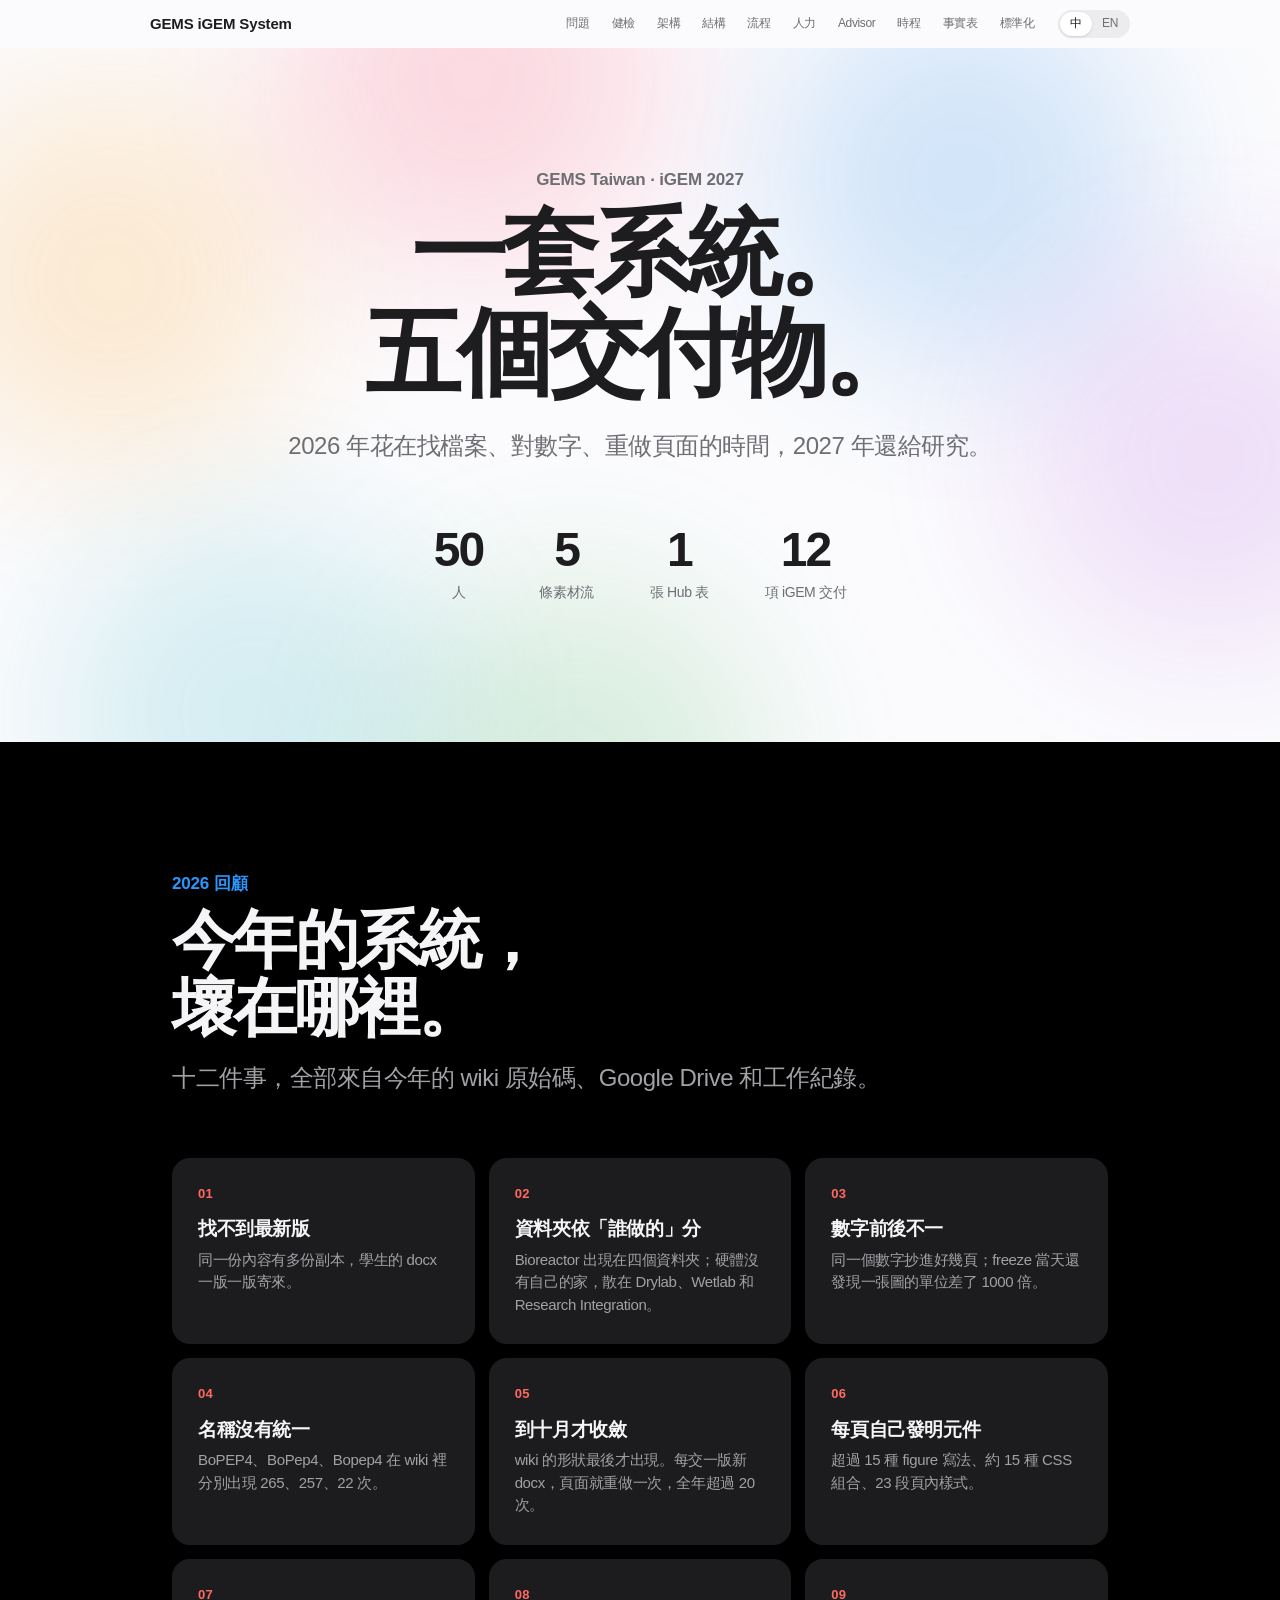
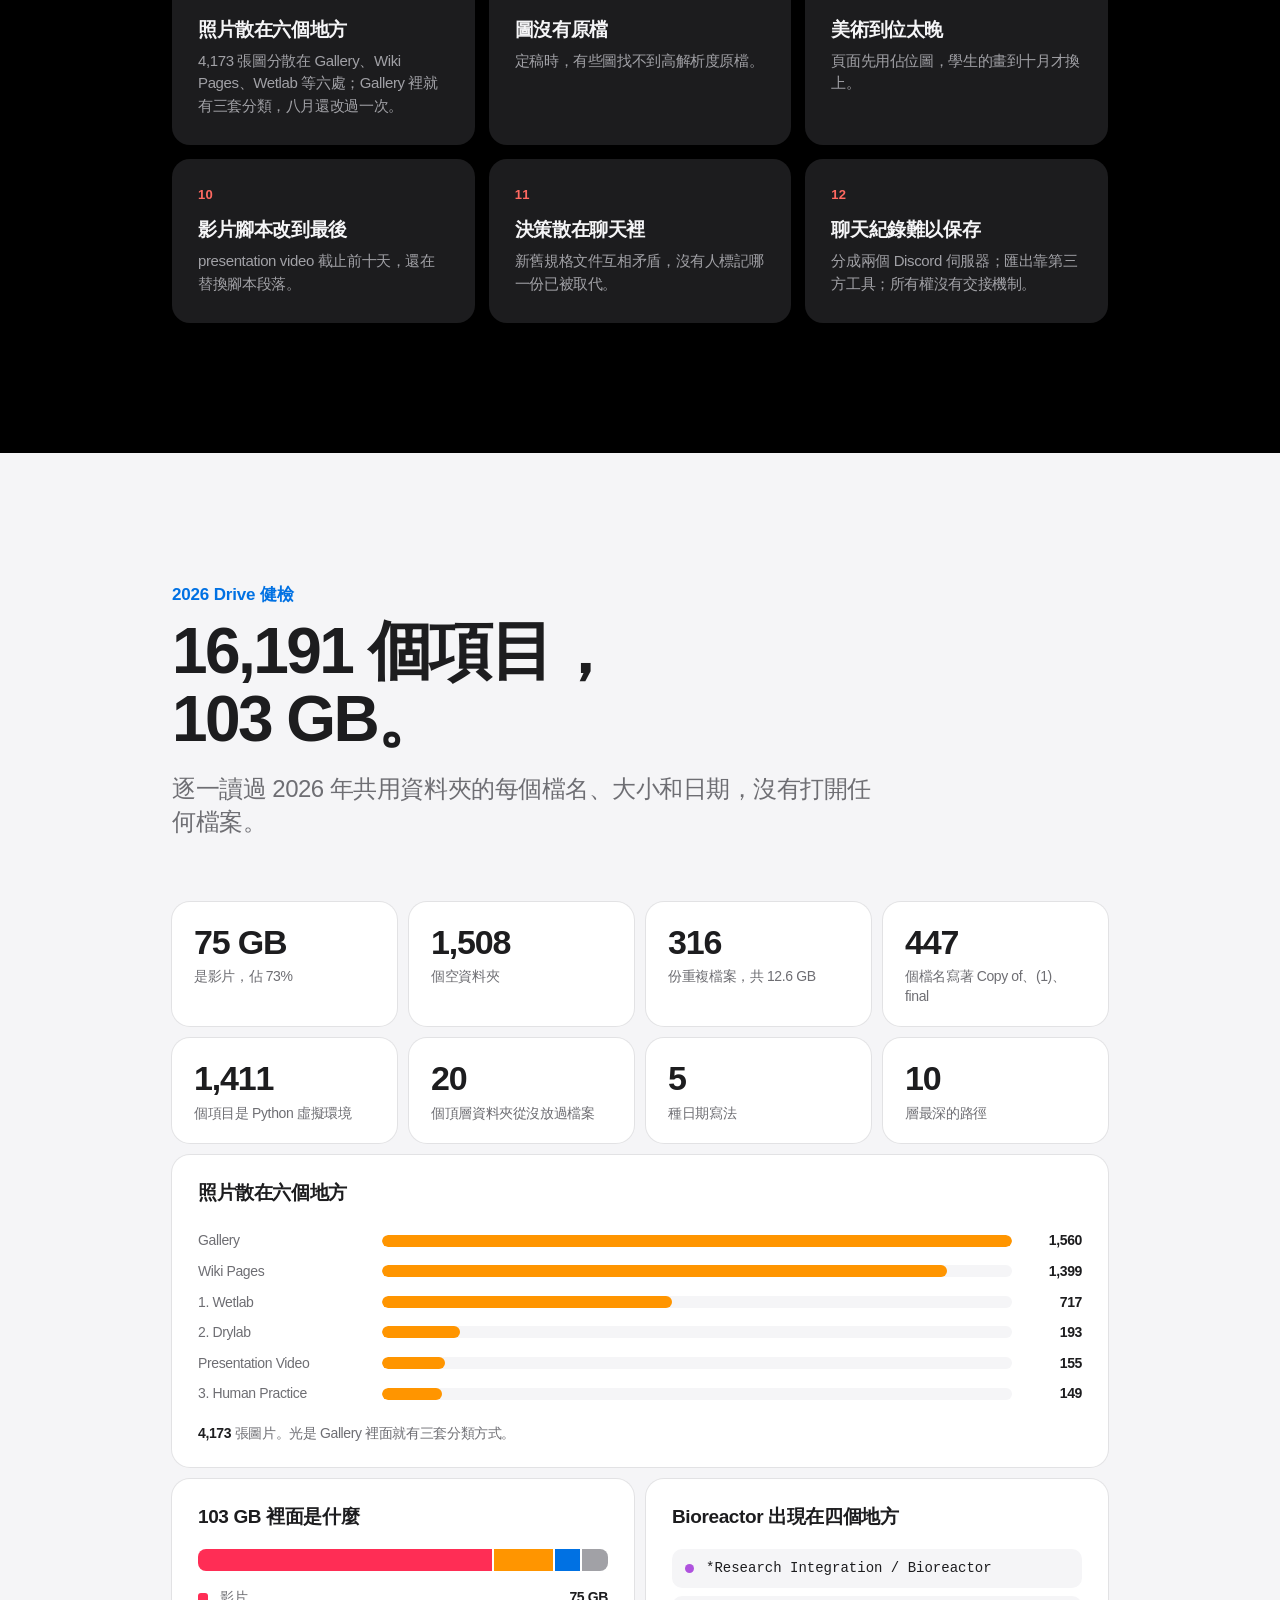
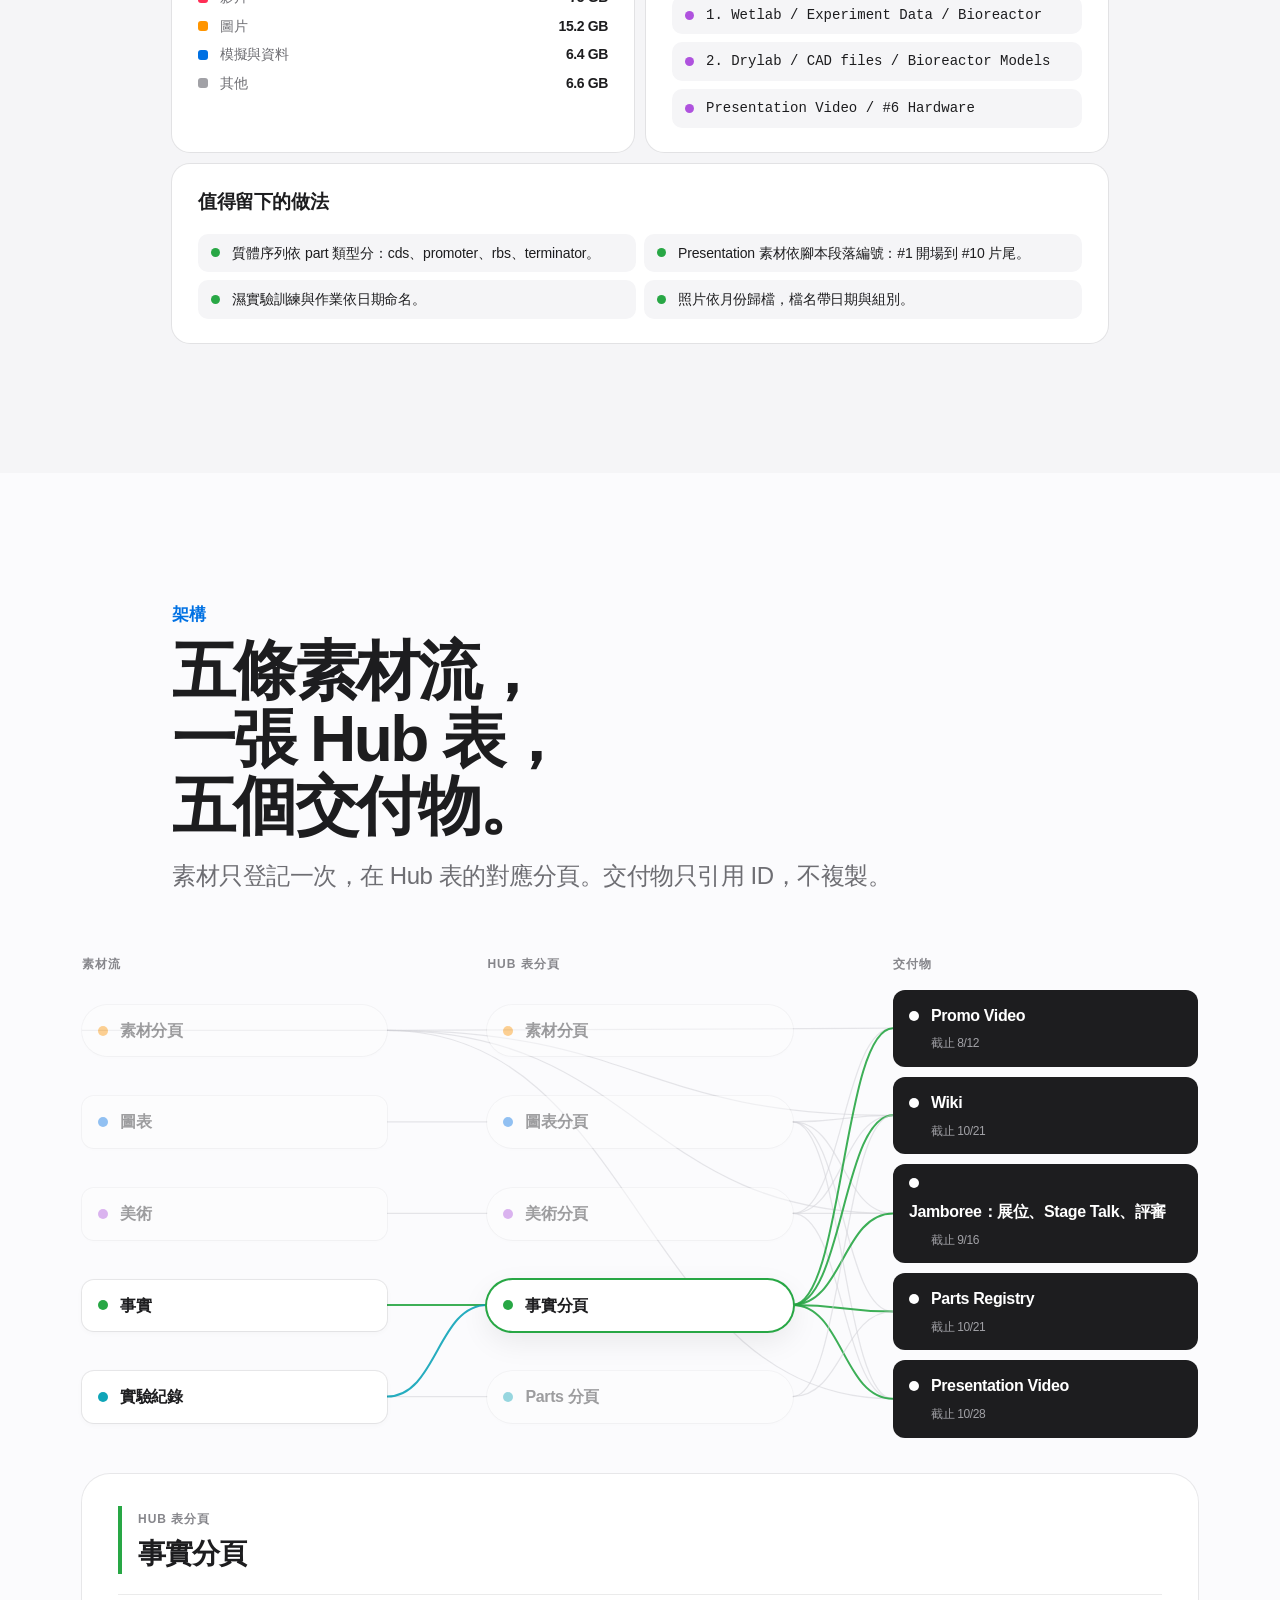
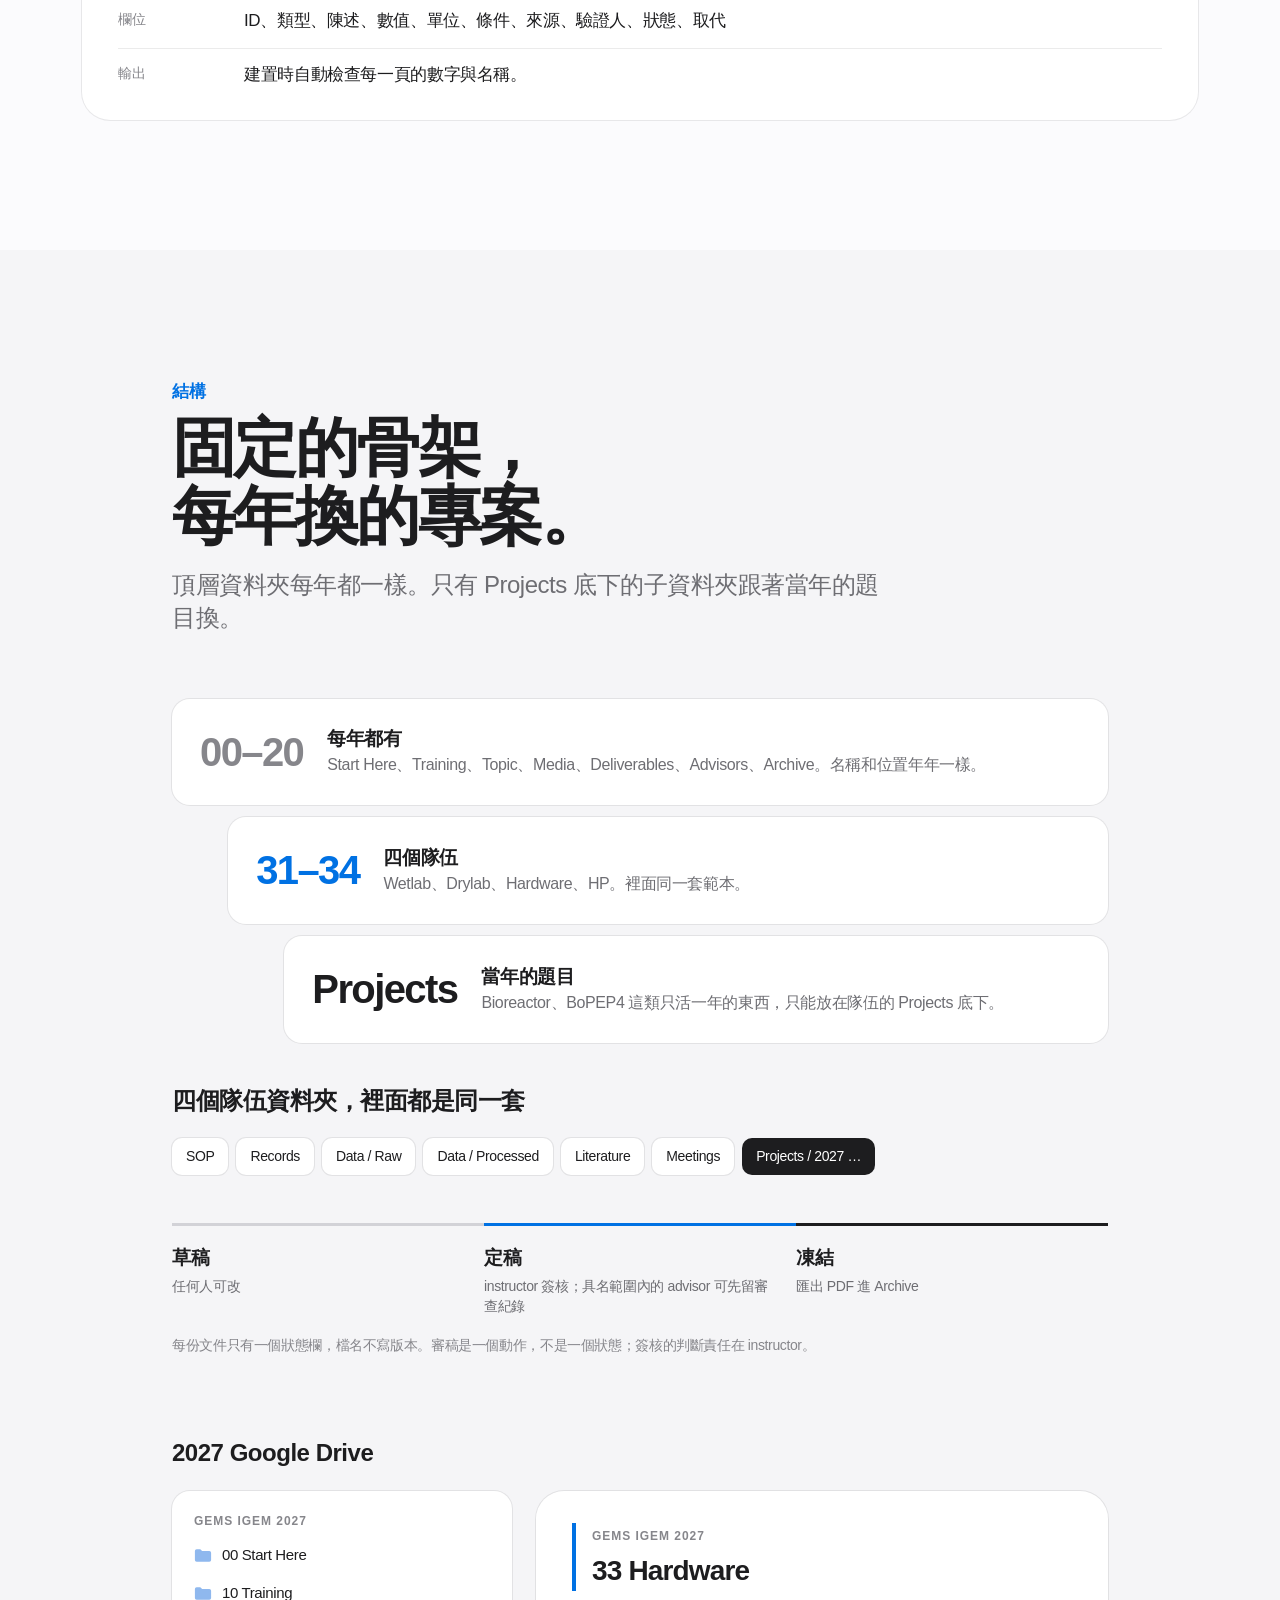
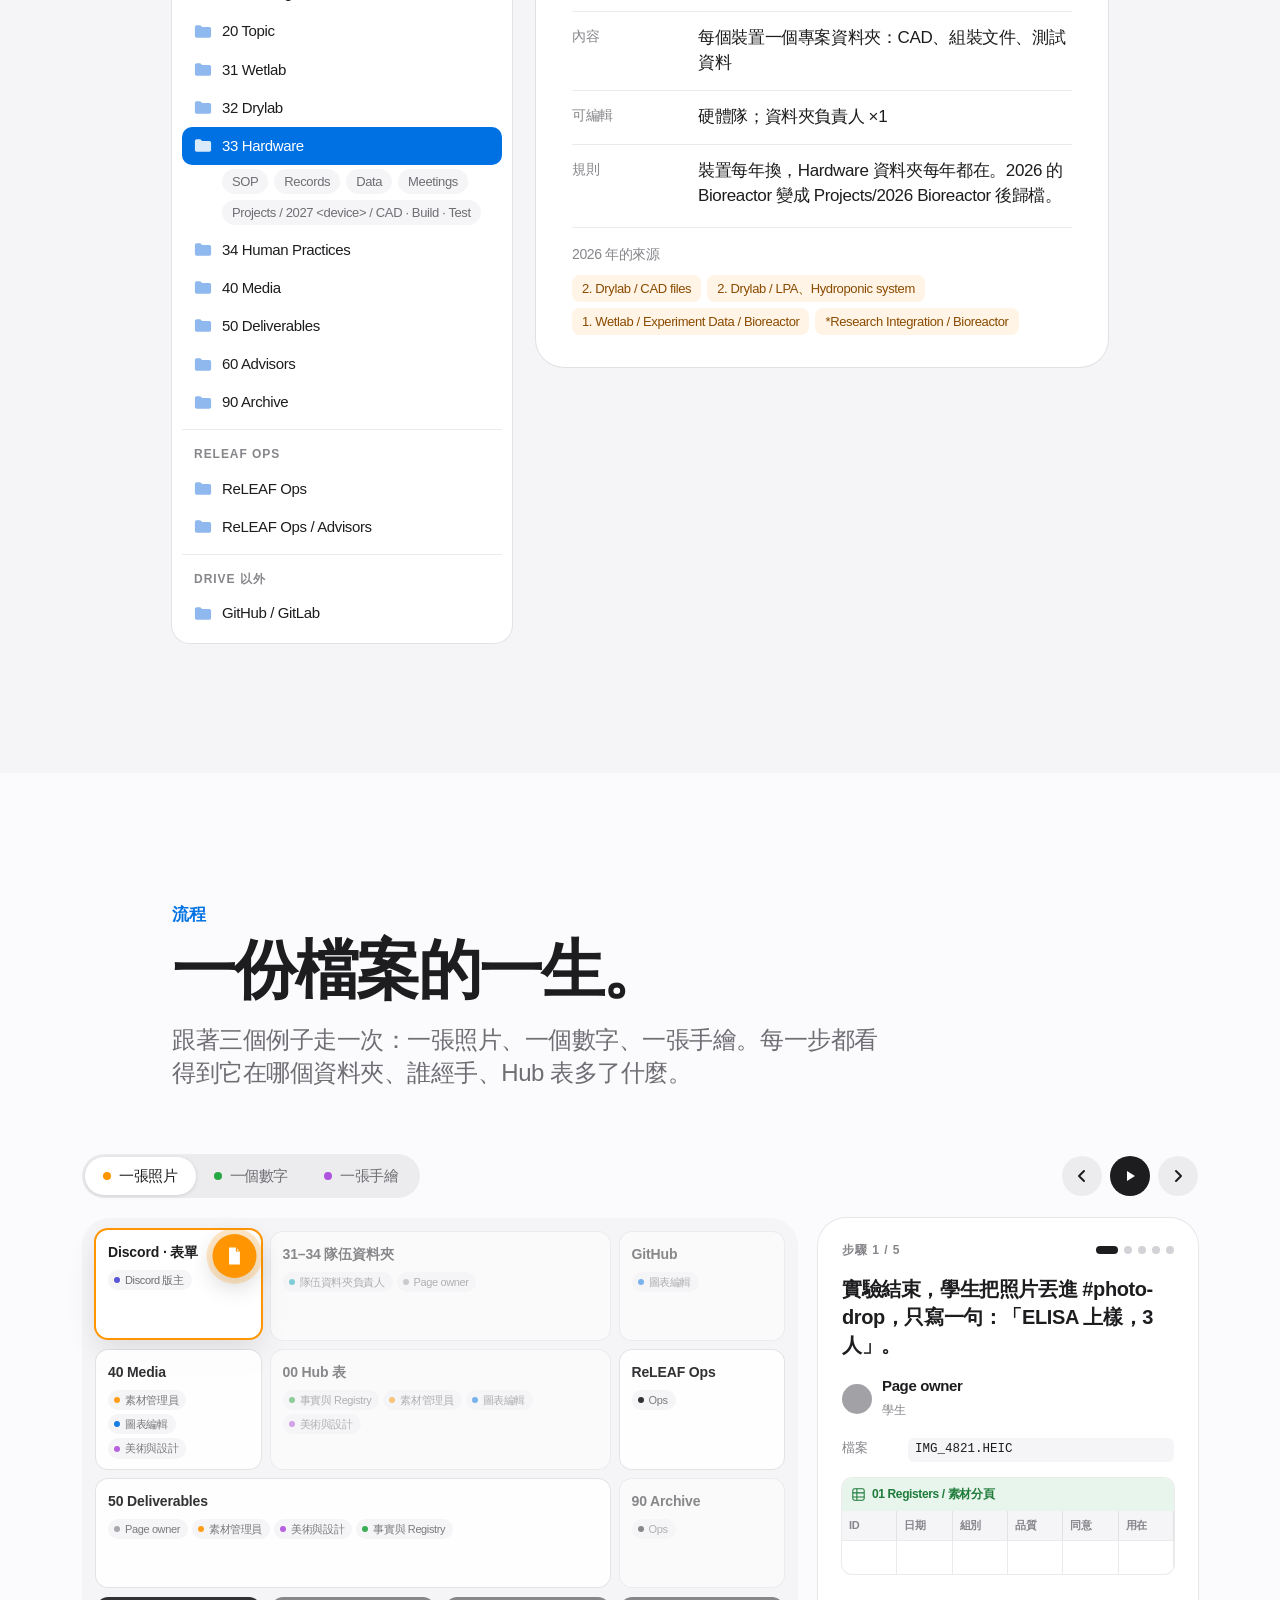
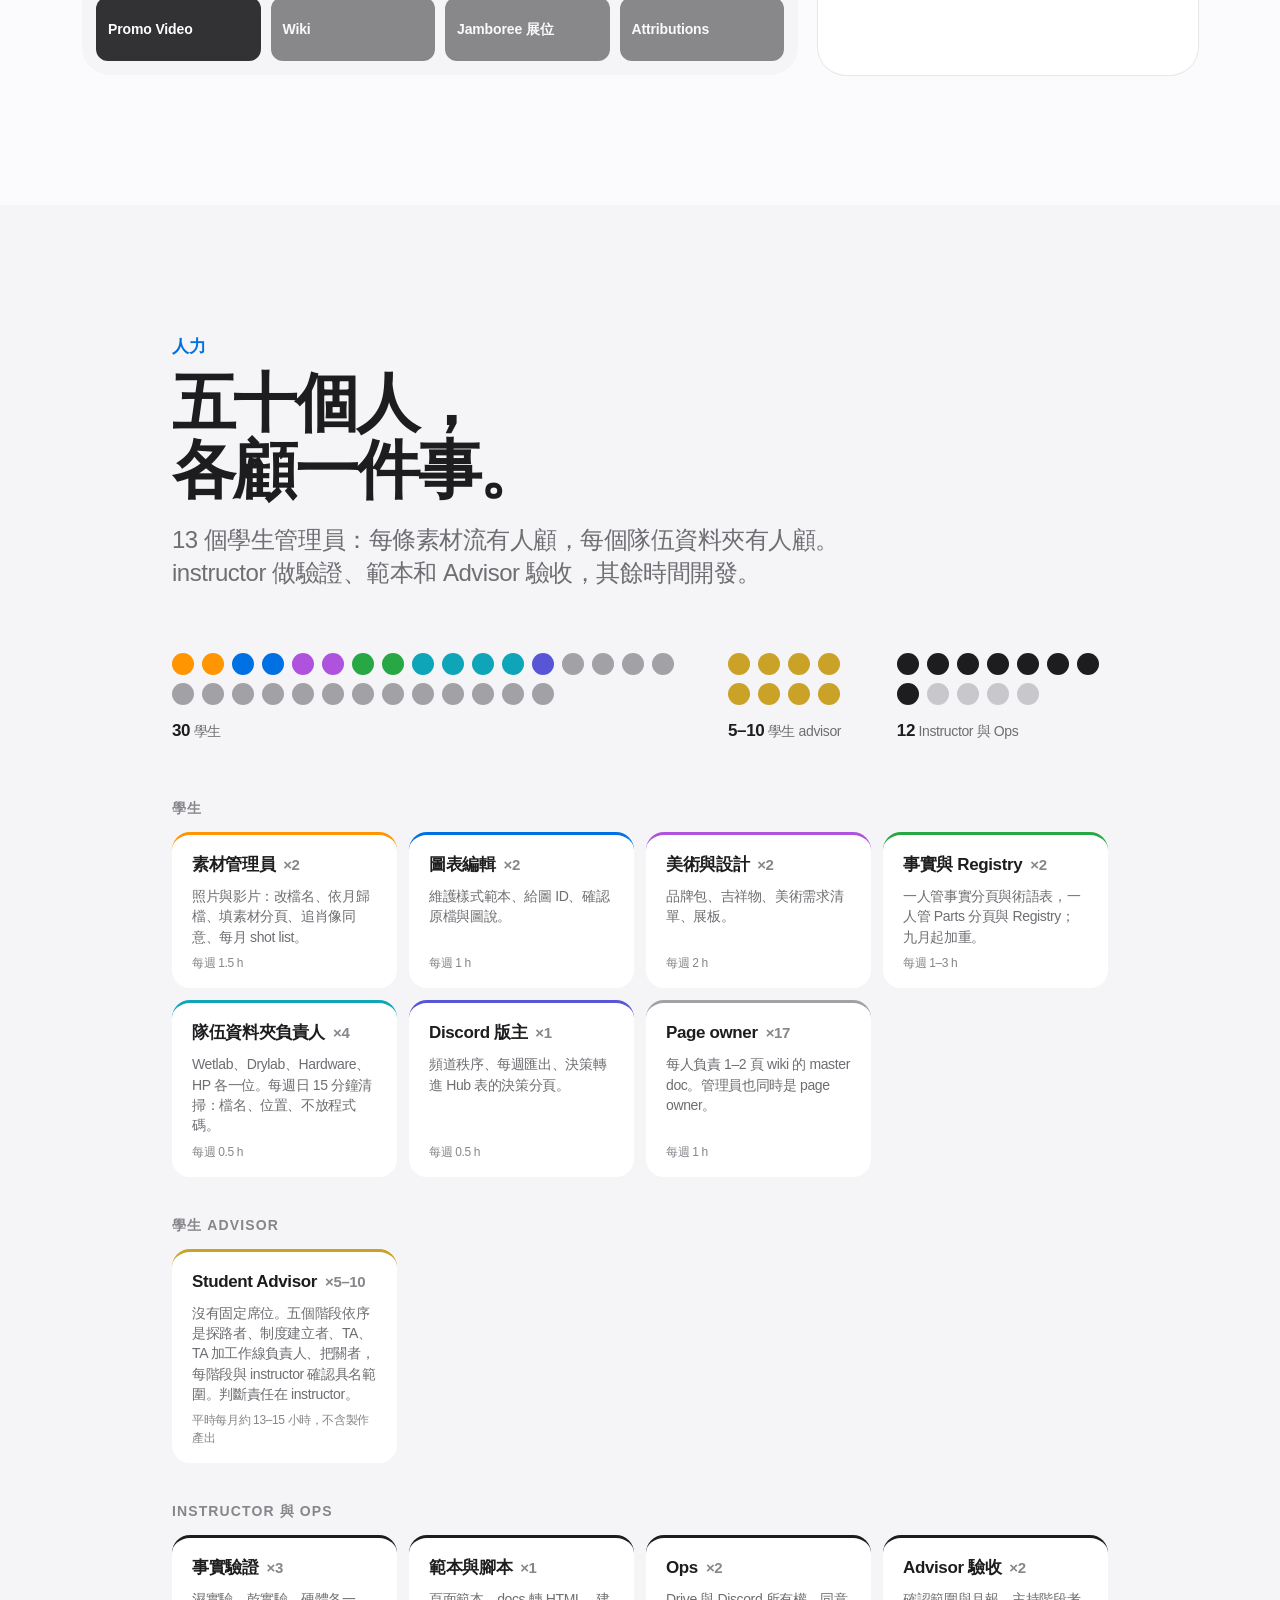
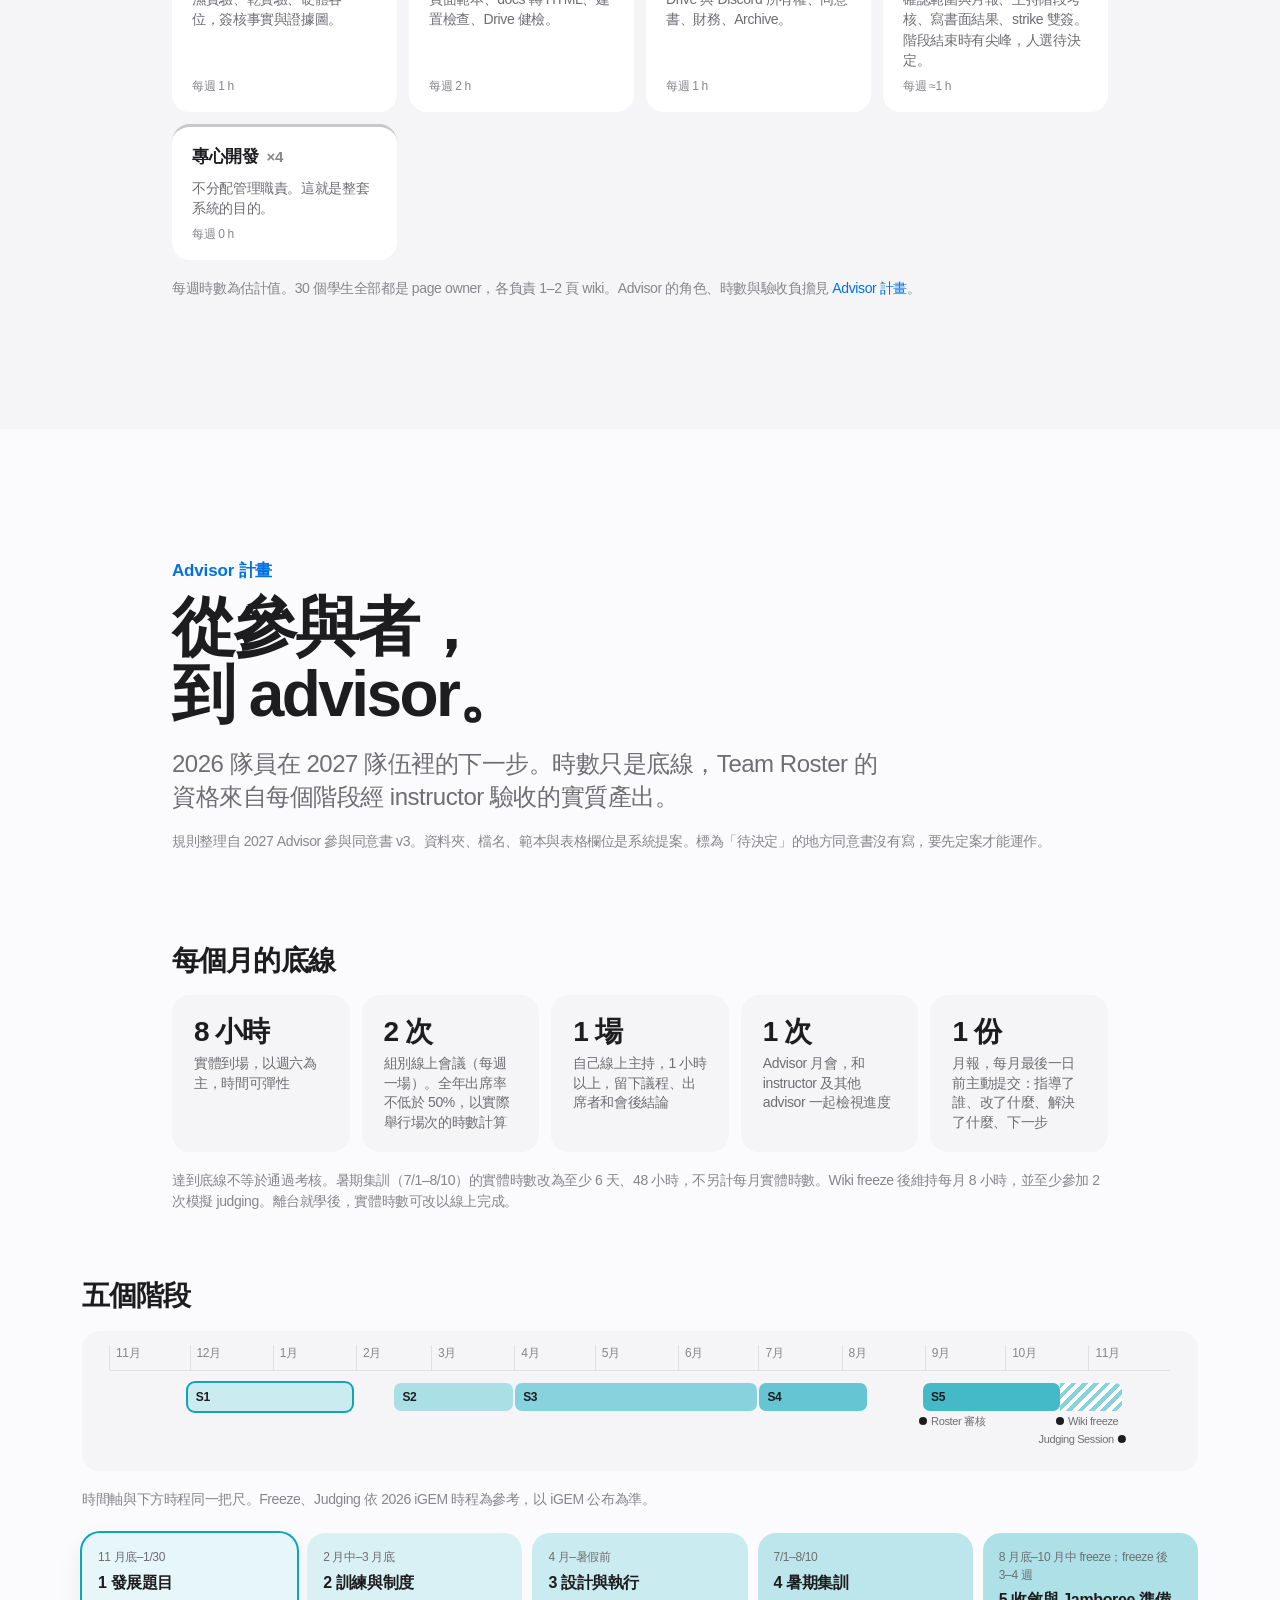
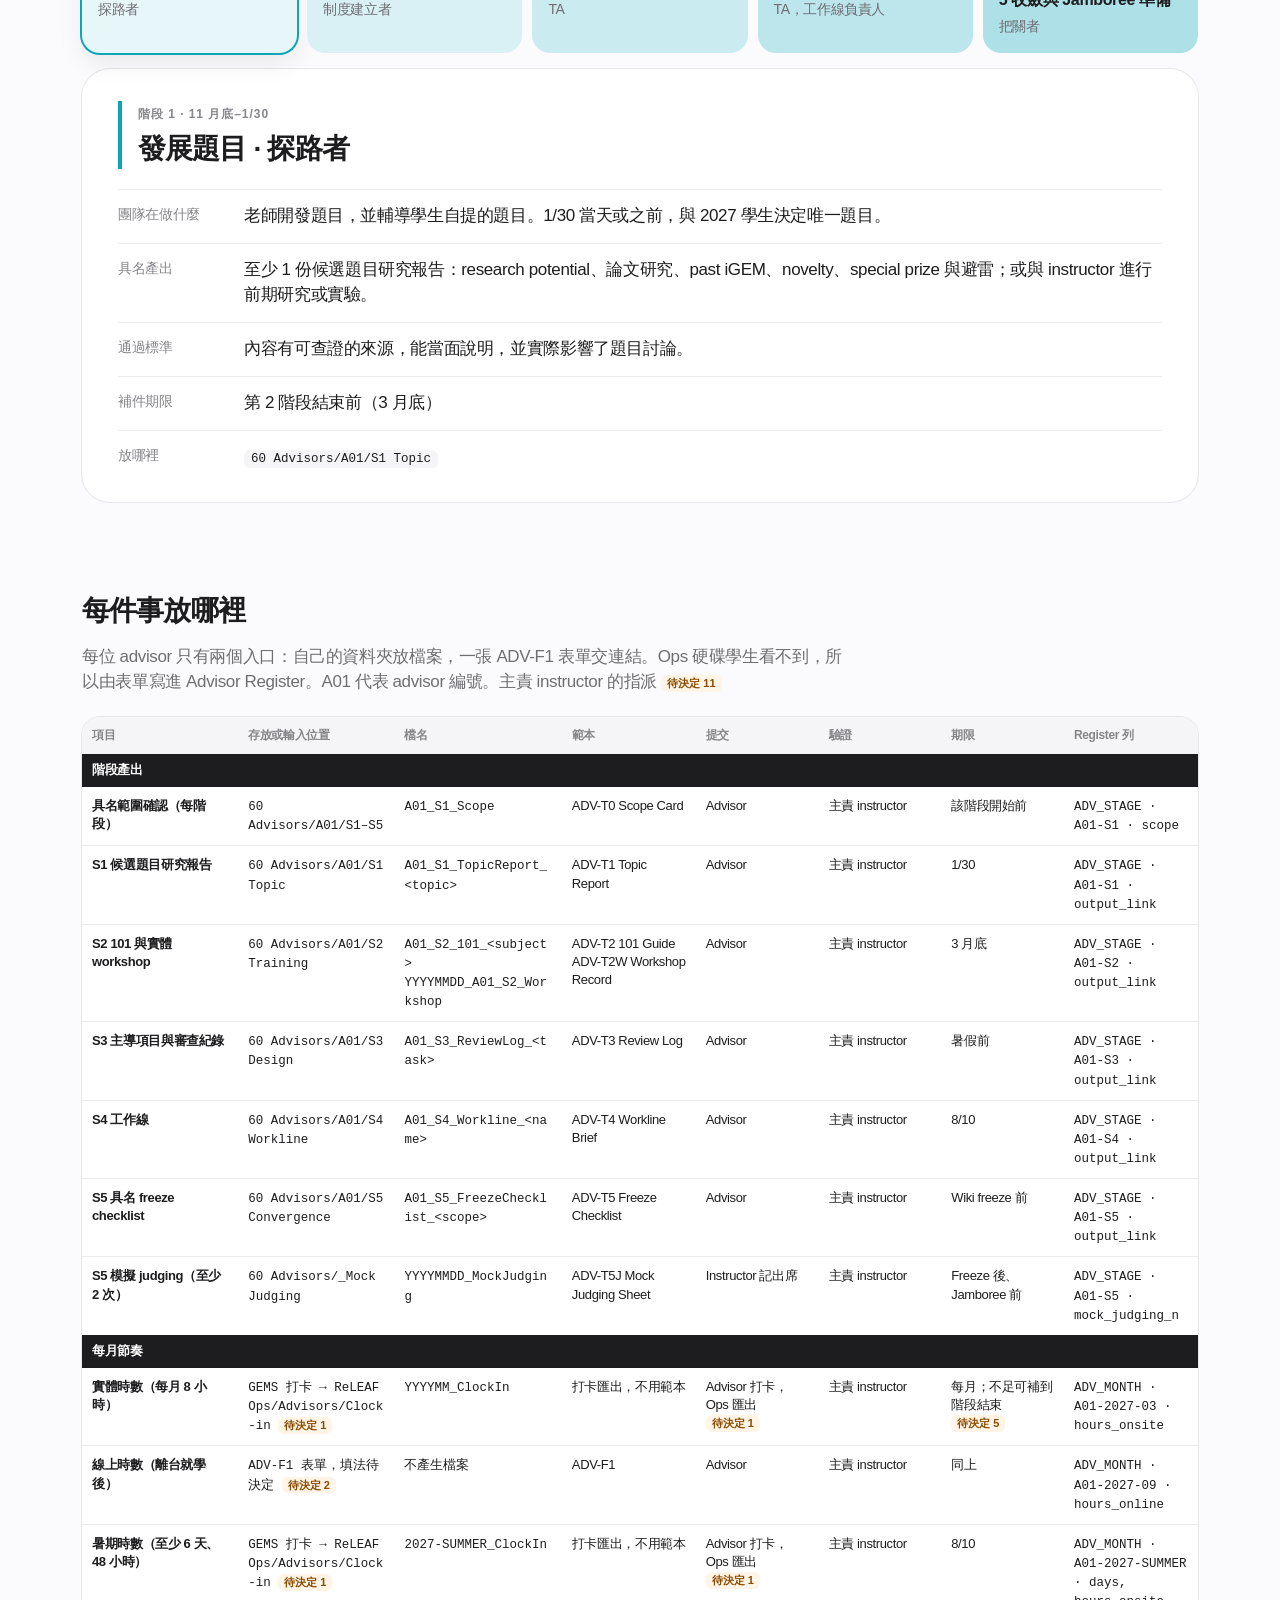
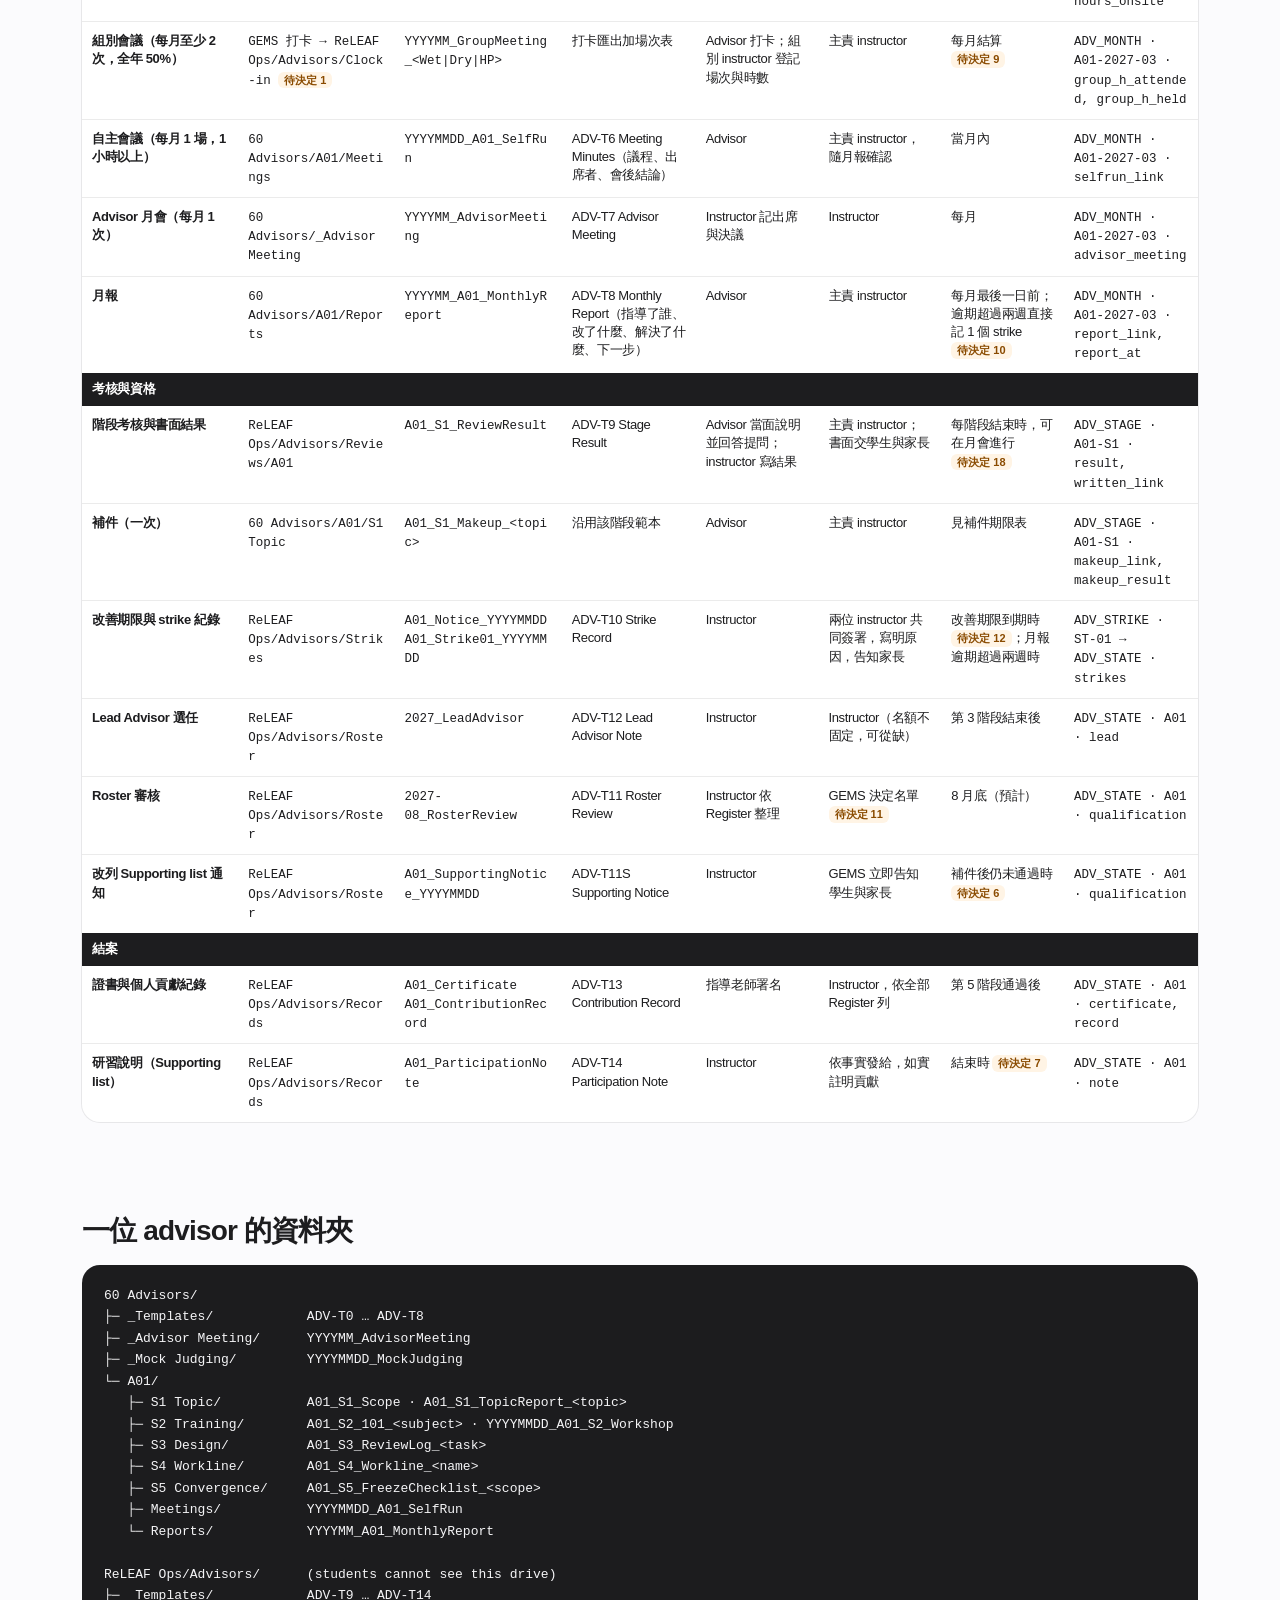
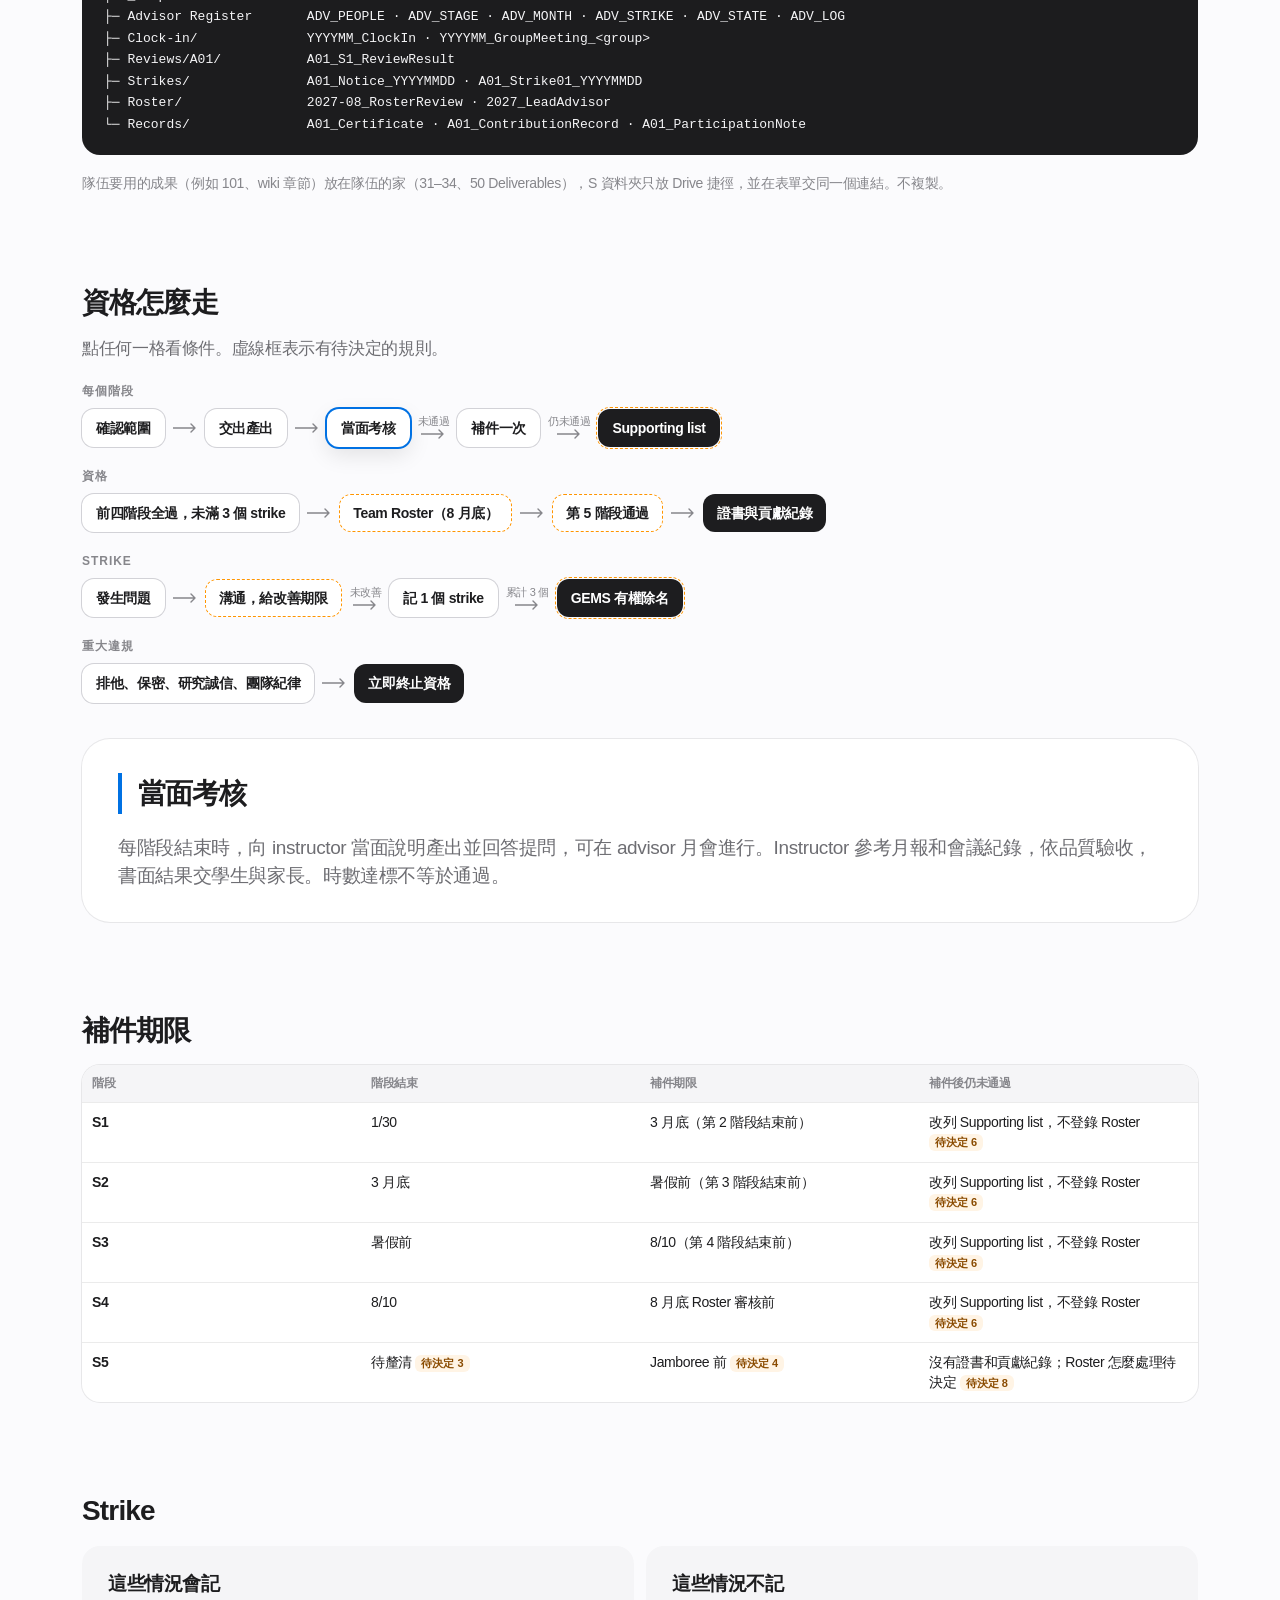
==== index.html @ 64cee66c "Add the 2027 Student Advisor programme New Advisor section: five stages on the timeline's scale, a d" ====
<!doctype html>
<html lang="zh-Hant">
<head>
<meta charset="utf-8">
<meta name="viewport" content="width=device-width, initial-scale=1">
<title>GEMS iGEM System</title>
<meta name="description" content="The 2027 operating system for the GEMS Taiwan iGEM team: asset streams, registers, roles and timeline.">
<link rel="icon" href="data:image/svg+xml,%3Csvg xmlns='http://www.w3.org/2000/svg' viewBox='0 0 32 32'%3E%3Crect width='32' height='32' rx='8' fill='%231d1d1f'/%3E%3Ccircle cx='11' cy='16' r='3' fill='%23ff9500'/%3E%3Ccircle cx='21' cy='10' r='3' fill='%230071e3'/%3E%3Ccircle cx='21' cy='22' r='3' fill='%2334c759'/%3E%3C/svg%3E">
<link rel="stylesheet" href="assets/style.css">
</head>
<body>

<header class="nav" id="nav">
  <div class="nav__in">
    <a class="nav__brand" href="#top">GEMS iGEM System</a>
    <nav class="nav__links">
      <a href="#problems" data-i18n="nav.problems"></a>
      <a href="#audit" data-i18n="nav.audit"></a>
      <a href="#architecture" data-i18n="nav.arch"></a>
      <a href="#depth" data-i18n="nav.depth"></a>
      <a href="#flow" data-i18n="nav.flow"></a>
      <a href="#people" data-i18n="nav.people"></a>
      <a href="#advisor" data-i18n="nav.advisor"></a>
      <a href="#timeline" data-i18n="nav.time"></a>
      <a href="#facts" data-i18n="nav.facts"></a>
      <a href="#standards" data-i18n="nav.std"></a>
    </nav>
    <div class="lang" role="group" aria-label="Language">
      <button data-lang="zh">中</button><button data-lang="en">EN</button>
    </div>
  </div>
</header>

<main id="top">

<section class="hero">
  <p class="eyebrow" data-i18n="hero.eyebrow"></p>
  <h1 class="display" data-i18n="hero.title"></h1>
  <p class="lede" data-i18n="hero.sub"></p>
  <div class="stats">
    <div><b>50</b><span data-i18n="stat.people"></span></div>
    <div><b>5</b><span data-i18n="stat.streams"></span></div>
    <div><b>1</b><span data-i18n="stat.registers"></span></div>
    <div><b>12</b><span data-i18n="stat.deadlines"></span></div>
  </div>
  <div class="hero__orbs" aria-hidden="true"><i></i><i></i><i></i><i></i><i></i><i></i></div>
</section>

<section class="sec sec--dark" id="problems">
  <div class="wrap">
    <p class="eyebrow" data-i18n="prob.eyebrow"></p>
    <h2 class="headline" data-i18n="prob.title"></h2>
    <p class="lede" data-i18n="prob.sub"></p>
    <ol class="problems" id="problems-list"></ol>
  </div>
</section>

<section class="sec sec--alt" id="audit">
  <div class="wrap">
    <p class="eyebrow" data-i18n="audit.eyebrow"></p>
    <h2 class="headline" data-i18n="audit.title"></h2>
    <p class="lede" data-i18n="audit.sub"></p>
    <div class="astats" id="astats"></div>
    <div class="agrid">
      <div class="acard acard--wide"><h3 data-i18n="audit.photos"></h3><div id="aphotos"></div></div>
      <div class="acard"><h3 data-i18n="audit.size"></h3><div id="asize"></div></div>
      <div class="acard"><h3 data-i18n="audit.hw"></h3><ul class="alist" id="ahw"></ul></div>
      <div class="acard acard--wide"><h3 data-i18n="audit.keep"></h3><ul class="alist alist--ok" id="akeep"></ul></div>
    </div>
  </div>
</section>

<section class="sec" id="architecture">
  <div class="wrap">
    <p class="eyebrow" data-i18n="arch.eyebrow"></p>
    <h2 class="headline" data-i18n="arch.title"></h2>
    <p class="lede" data-i18n="arch.sub"></p>
  </div>
  <div class="wrap wrap--wide">
    <div class="graph" id="graph">
      <svg class="graph__lines" id="graph-lines" aria-hidden="true"></svg>
      <div class="graph__col"><h3 data-i18n="arch.col.streams"></h3><div id="col-streams"></div></div>
      <div class="graph__col"><h3 data-i18n="arch.col.registers"></h3><div id="col-registers"></div></div>
      <div class="graph__col"><h3 data-i18n="arch.col.deliverables"></h3><div id="col-deliverables"></div></div>
    </div>
    <div class="panel" id="graph-panel" aria-live="polite"></div>
  </div>
</section>

<section class="sec sec--alt" id="depth">
  <div class="wrap">
    <p class="eyebrow" data-i18n="depth.eyebrow"></p>
    <h2 class="headline" data-i18n="depth.title"></h2>
    <p class="lede" data-i18n="depth.sub"></p>
    <div class="layers" id="layers"></div>
    <div class="template"><h3 class="drive__h" data-i18n="depth.template"></h3><div class="template__row" id="template"></div></div>
    <div class="states">
      <ol id="states"></ol>
      <p class="note" data-i18n="depth.states"></p>
    </div>
    <div class="drive">
      <h3 class="drive__h" data-i18n="depth.tree"></h3>
      <div class="drive__grid">
        <ul class="tree" id="tree"></ul>
        <div class="panel panel--side" id="tree-panel" aria-live="polite"></div>
      </div>
    </div>
  </div>
</section>

<section class="sec" id="flow">
  <div class="wrap">
    <p class="eyebrow" data-i18n="flow.eyebrow"></p>
    <h2 class="headline" data-i18n="flow.title"></h2>
    <p class="lede" data-i18n="flow.sub"></p>
  </div>
  <div class="wrap wrap--wide">
    <div class="flow__bar">
      <div class="seg" id="flow-tabs" role="tablist"></div>
      <div class="flow__ctl">
        <button id="flow-prev" class="ctl"><svg viewBox="0 0 16 16"><path d="M10 3 5 8l5 5"/></svg></button>
        <button id="flow-play" class="ctl ctl--main"><svg viewBox="0 0 16 16" class="i-play"><path d="M5 3v10l8-5z"/></svg><svg viewBox="0 0 16 16" class="i-pause"><path d="M5 3v10M11 3v10"/></svg></button>
        <button id="flow-next" class="ctl"><svg viewBox="0 0 16 16"><path d="m6 3 5 5-5 5"/></svg></button>
      </div>
    </div>
    <div class="flow">
      <div class="board" id="board">
        <svg class="board__trail" id="board-trail" aria-hidden="true"></svg>
        <div class="board__token" id="token"></div>
      </div>
      <div class="fpanel" id="fpanel" aria-live="polite"></div>
    </div>
  </div>
</section>

<section class="sec sec--alt" id="people">
  <div class="wrap">
    <p class="eyebrow" data-i18n="ppl.eyebrow"></p>
    <h2 class="headline" data-i18n="ppl.title"></h2>
    <p class="lede" data-i18n="ppl.sub"></p>
    <div class="crowd" id="crowd"></div>
    <div class="roles" id="roles"></div>
    <p class="note" data-i18n="ppl.note"></p>
  </div>
</section>

<section class="sec" id="advisor">
  <div class="wrap">
    <p class="eyebrow" data-i18n="adv.eyebrow"></p>
    <h2 class="headline" data-i18n="adv.title"></h2>
    <p class="lede" data-i18n="adv.sub"></p>
    <p class="note" data-i18n="adv.source"></p>
    <h3 class="adv__h" data-i18n="adv.floor"></h3>
    <div class="advfloor" id="adv-floor"></div>
    <p class="note" data-i18n="adv.floor.note"></p>
  </div>
  <div class="wrap wrap--wide">
    <h3 class="adv__h adv__h--first" data-i18n="adv.stages"></h3>
    <div class="advtrack" id="adv-track"></div>
    <p class="note" data-i18n="adv.stages.note"></p>
    <div class="advstages" id="adv-stages"></div>
    <div class="panel" id="adv-stage-panel" aria-live="polite"></div>

    <h3 class="adv__h" data-i18n="adv.map"></h3>
    <p class="adv__p" data-i18n="adv.map.sub"></p>
    <div id="adv-map"></div>

    <h3 class="adv__h" data-i18n="adv.tree"></h3>
    <pre class="advtree" id="adv-tree"></pre>
    <p class="note" data-i18n="adv.tree.note"></p>

    <h3 class="adv__h" data-i18n="adv.state"></h3>
    <p class="adv__p" data-i18n="adv.state.sub"></p>
    <div class="advstate" id="adv-state"></div>
    <div class="panel" id="adv-state-panel" aria-live="polite"></div>

    <h3 class="adv__h" data-i18n="adv.makeup"></h3>
    <div id="adv-makeup"></div>

    <h3 class="adv__h" data-i18n="adv.strike"></h3>
    <div class="advstrike" id="adv-strike"></div>

    <h3 class="adv__h" data-i18n="adv.hub"></h3>
    <p class="adv__p" data-i18n="adv.hub.sub"></p>
    <div class="hub">
      <div class="hub__bar"><div class="seg" id="adv-hub-tabs" role="tablist"></div><span class="hub__tag" data-i18n="adv.hub.sample"></span></div>
      <div id="adv-hub"></div>
    </div>
    <div class="panel" id="adv-hub-panel" aria-live="polite"></div>

    <h3 class="adv__h" data-i18n="adv.schema"></h3>
    <p class="adv__p" data-i18n="adv.schema.note"></p>
    <div class="advschema" id="adv-schema"></div>

    <h3 class="adv__h" data-i18n="adv.vis"></h3>
    <p class="adv__p" data-i18n="adv.vis.note"></p>
    <div id="adv-vis"></div>

    <h3 class="adv__h" data-i18n="adv.load"></h3>
    <p class="adv__p" data-i18n="adv.load.sub"></p>
    <div class="seg advload__seg" id="adv-load-tabs" role="tablist"></div>
    <div id="adv-load"></div>

    <h3 class="adv__h" id="adv-tbd" data-i18n="adv.tbd"></h3>
    <p class="adv__p" data-i18n="adv.tbd.sub"></p>
    <ol class="advtbd" id="adv-tbd-list"></ol>
  </div>
</section>

<section class="sec sec--alt" id="timeline">
  <div class="wrap">
    <p class="eyebrow" data-i18n="time.eyebrow"></p>
    <h2 class="headline" data-i18n="time.title"></h2>
    <p class="lede" data-i18n="time.sub"></p>
  </div>
  <div class="wrap wrap--wide">
    <div class="tl" id="tl"></div>
    <div class="panel" id="tl-panel" aria-live="polite"></div>
  </div>
</section>

<section class="sec sec--dark" id="facts">
  <div class="wrap">
    <p class="eyebrow" data-i18n="facts.eyebrow"></p>
    <h2 class="headline" data-i18n="facts.title"></h2>
    <p class="lede" data-i18n="facts.sub"></p>
    <div class="facttypes" id="facttypes"></div>
    <div class="term">
      <div class="term__bar"><i></i><i></i><i></i><span data-i18n="facts.lint"></span></div>
      <pre id="lint"></pre>
    </div>
  </div>
</section>

<section class="sec" id="standards">
  <div class="wrap">
    <p class="eyebrow" data-i18n="std.eyebrow"></p>
    <h2 class="headline" data-i18n="std.title"></h2>
    <p class="lede" data-i18n="std.sub"></p>
    <div class="stds" id="stds"></div>
  </div>
</section>

</main>

<footer class="foot"><p data-i18n="foot.line"></p></footer>

<script src="assets/data.js"></script>
<script src="assets/app.js"></script>
</body>
</html>
---- assets/style.css ----
:root {
  --bg: #fbfbfd;
  --alt: #f5f5f7;
  --card: #ffffff;
  --ink: #1d1d1f;
  --ink-2: #6e6e73;
  --ink-3: #86868b;
  --line: #d2d2d7;
  --hair: rgba(0, 0, 0, .08);
  --accent: #0071e3;

  --orange: #ff9500;
  --pink: #ff2d55;
  --blue: #0071e3;
  --purple: #af52de;
  --green: #28a745;
  --teal: #0fa5b8;
  --indigo: #5856d6;
  --gold: #c9a227;
  --gold2: #dfc56c;
  --gray: #a1a1a6;
  --ink2: #c7c7cc;

  --dark: #000;
  --dark-card: #1c1c1e;
  --dark-ink: #f5f5f7;
  --dark-ink-2: #a1a1a6;

  --r-lg: 28px;
  --r-md: 18px;
  --r-sm: 12px;
  --font: -apple-system, BlinkMacSystemFont, "SF Pro Display", "SF Pro Text", "Helvetica Neue", "PingFang TC", "Noto Sans TC", "Microsoft JhengHei", sans-serif;
  --mono: ui-monospace, "SF Mono", Menlo, Consolas, monospace;
  --ease: cubic-bezier(.25, .1, .25, 1);
}

* { box-sizing: border-box; }
html { scroll-behavior: smooth; scroll-padding-top: 52px; -webkit-text-size-adjust: 100%; }
body {
  margin: 0; background: var(--bg); color: var(--ink);
  font: 17px/1.47 var(--font); letter-spacing: -.022em;
  -webkit-font-smoothing: antialiased; overflow-x: hidden;
}
h1, h2, h3, h4, p, ol, ul, dl, dd { margin: 0; padding: 0; }
button { font: inherit; color: inherit; letter-spacing: inherit; background: none; border: 0; cursor: pointer; text-align: left; }
a { color: inherit; text-decoration: none; }
:focus-visible { outline: 2px solid var(--accent); outline-offset: 3px; border-radius: 6px; }

/* ---------- nav ---------- */
.nav {
  position: sticky; top: 0; z-index: 50; height: 48px;
  background: rgba(251, 251, 253, .72);
  backdrop-filter: saturate(180%) blur(20px); -webkit-backdrop-filter: saturate(180%) blur(20px);
  transition: box-shadow .3s var(--ease);
}
.nav.is-scrolled { box-shadow: 0 1px 0 var(--hair); }
.nav__in { max-width: 1024px; margin: 0 auto; height: 100%; padding: 0 22px; display: flex; align-items: center; gap: 24px; }
.nav__brand { font-weight: 600; font-size: 15px; letter-spacing: -.01em; white-space: nowrap; }
.nav__links { display: flex; gap: 22px; margin-left: auto; font-size: 12px; color: var(--ink-2); }
.nav__links a { transition: color .2s; }
.nav__links a:hover { color: var(--ink); }
.lang { display: flex; background: rgba(0, 0, 0, .06); border-radius: 999px; padding: 2px; }
.lang button { font-size: 12px; padding: 3px 10px; border-radius: 999px; color: var(--ink-2); transition: all .25s var(--ease); }
.lang button[aria-pressed="true"] { background: #fff; color: var(--ink); box-shadow: 0 1px 3px rgba(0, 0, 0, .12); }

/* ---------- type ---------- */
.eyebrow { font-size: 17px; font-weight: 600; color: var(--accent); margin-bottom: 10px; letter-spacing: -.01em; }
.display { font-size: clamp(48px, 9vw, 96px); line-height: 1.04; font-weight: 700; letter-spacing: -.045em; }
.headline { font-size: clamp(36px, 6vw, 64px); line-height: 1.06; font-weight: 700; letter-spacing: -.04em; }
.lede { font-size: clamp(19px, 2.2vw, 24px); line-height: 1.38; color: var(--ink-2); font-weight: 500; max-width: 720px; margin-top: 18px; letter-spacing: -.02em; }
.note { font-size: 14px; color: var(--ink-3); margin-top: 18px; }
.note a { color: var(--accent); }
h3 { font-size: 21px; font-weight: 600; letter-spacing: -.02em; }
h4 { font-size: 19px; font-weight: 600; letter-spacing: -.02em; line-height: 1.25; }

/* ---------- layout ---------- */
.sec { padding: 130px 0; }
.sec--alt { background: var(--alt); }
.sec--dark { background: var(--dark); color: var(--dark-ink); }
.sec--dark .lede { color: var(--dark-ink-2); }
.sec--dark .eyebrow { color: #2997ff; }
.wrap { max-width: 980px; margin: 0 auto; padding: 0 22px; }
.wrap--wide { max-width: 1160px; margin-top: 64px; }

/* ---------- reveal ---------- */
.reveal { opacity: 0; transform: translateY(24px); transition: opacity .9s var(--ease) var(--d, 0ms), transform .9s var(--ease) var(--d, 0ms); }
.reveal.in { opacity: 1; transform: none; }
@media (prefers-reduced-motion: reduce) { .reveal { opacity: 1; transform: none; transition: none; } html { scroll-behavior: auto; } }

/* ---------- hero ---------- */
.hero { position: relative; text-align: center; padding: 120px 22px 140px; overflow: hidden; }
.hero .eyebrow { color: var(--ink-2); }
.hero .lede { margin: 26px auto 0; }
.stats { display: flex; justify-content: center; flex-wrap: wrap; gap: 14px 56px; margin-top: 64px; position: relative; z-index: 1; }
.stats div { display: flex; flex-direction: column; align-items: center; }
.stats b { font-size: 48px; font-weight: 700; letter-spacing: -.04em; line-height: 1; }
.stats span { font-size: 14px; color: var(--ink-2); margin-top: 8px; }
.hero__orbs { position: absolute; inset: 0; pointer-events: none; z-index: -0; }
.hero > :not(.hero__orbs) { position: relative; z-index: 1; }
.hero__orbs i { position: absolute; width: 380px; height: 380px; border-radius: 50%; filter: blur(80px); opacity: .16; animation: drift 18s ease-in-out infinite alternate; }
.hero__orbs i:nth-child(1) { background: var(--orange); left: -80px; top: 40px; }
.hero__orbs i:nth-child(2) { background: var(--pink); left: 22%; top: -160px; animation-delay: -3s; }
.hero__orbs i:nth-child(3) { background: var(--blue); right: 10%; top: -60px; animation-delay: -6s; }
.hero__orbs i:nth-child(4) { background: var(--purple); right: -120px; top: 220px; animation-delay: -9s; }
.hero__orbs i:nth-child(5) { background: var(--green); left: 30%; bottom: -220px; animation-delay: -12s; }
.hero__orbs i:nth-child(6) { background: var(--teal); left: 5%; bottom: -160px; animation-delay: -15s; }
@keyframes drift { to { transform: translate(40px, 30px) scale(1.1); } }
@media (prefers-reduced-motion: reduce) { .hero__orbs i { animation: none; } }

/* ---------- problems ---------- */
.problems { list-style: none; display: grid; grid-template-columns: repeat(3, 1fr); gap: 14px; margin-top: 64px; }
.problems li { background: var(--dark-card); border-radius: var(--r-md); padding: 26px 26px 28px; }
.problems__n { display: block; font-size: 13px; font-weight: 600; color: #ff6961; margin-bottom: 14px; font-variant-numeric: tabular-nums; letter-spacing: .02em; }
.problems h4 { color: var(--dark-ink); }
.problems p { font-size: 15px; color: var(--dark-ink-2); margin-top: 8px; line-height: 1.5; }

/* ---------- graph ---------- */
.graph { position: relative; display: grid; grid-template-columns: 1fr 1fr 1fr; gap: 0 9%; }
.graph__lines { position: absolute; inset: 0; width: 100%; height: 100%; pointer-events: none; overflow: visible; }
.graph__lines path { fill: none; stroke: var(--line); stroke-width: 1.25; opacity: .55; transition: stroke .35s var(--ease), opacity .35s var(--ease), stroke-width .35s; }
.graph__lines path.is-on { stroke: var(--c); opacity: .9; stroke-width: 2; }
.graph__col { position: relative; display: flex; flex-direction: column; }
.graph__col h3 { font-size: 12px; font-weight: 600; text-transform: uppercase; letter-spacing: .08em; color: var(--ink-3); margin-bottom: 16px; }
.graph__col > div { display: flex; flex-direction: column; gap: 10px; flex: 1; justify-content: space-around; }
.node {
  position: relative; display: flex; align-items: center; gap: 12px; flex-wrap: wrap;
  background: var(--card); border-radius: var(--r-sm); padding: 14px 16px;
  box-shadow: 0 0 0 1px var(--hair), 0 2px 6px rgba(0, 0, 0, .03);
  transition: transform .35s var(--ease), box-shadow .35s var(--ease), opacity .35s var(--ease);
  opacity: .42;
}
.node.is-on { opacity: 1; }
.node:hover { transform: translateY(-2px); }
.node.is-sel { box-shadow: 0 0 0 2px var(--c), 0 10px 30px rgba(0, 0, 0, .08); }
.node__dot { width: 10px; height: 10px; border-radius: 50%; background: var(--c); flex: none; }
.node__name { font-weight: 600; font-size: 16px; }
.node small { width: 100%; padding-left: 22px; font-size: 12px; color: var(--ink-3); margin-top: -4px; }
.node--register { border-radius: 999px; }
.node--deliverable { background: var(--ink); color: #fff; box-shadow: none; }
.node--deliverable small { color: #a1a1a6; }
.node--deliverable .node__dot { background: #fff; }
.node--deliverable.is-sel { box-shadow: 0 0 0 2px var(--accent), 0 10px 30px rgba(0, 0, 0, .18); }

.panel { margin-top: 36px; background: var(--card); border-radius: var(--r-lg); padding: 32px 36px; box-shadow: 0 0 0 1px var(--hair); }
.sec--alt .panel { background: #fff; }
.panel__head { border-left: 4px solid var(--c, var(--accent)); padding-left: 16px; margin-bottom: 20px; }
.panel__head--deadline { --c: var(--ink); }
.panel__head--gate { --c: var(--accent); }
.panel__kind { font-size: 12px; font-weight: 600; text-transform: uppercase; letter-spacing: .08em; color: var(--ink-3); }
.panel h3 { font-size: 28px; letter-spacing: -.03em; margin-top: 2px; }
.panel dl { display: grid; gap: 14px; }
.kv { display: grid; grid-template-columns: 110px 1fr; gap: 16px; padding-top: 14px; border-top: 1px solid var(--hair); }
.kv dt { font-size: 14px; color: var(--ink-3); font-weight: 500; }
.kv dd { font-size: 17px; }
.panel__p { font-size: 19px; color: var(--ink-2); }

/* ---------- depth ---------- */
.layers { margin-top: 64px; display: grid; gap: 12px; }
.layer {
  display: flex; gap: 24px; align-items: center; background: #fff; border-radius: var(--r-md); padding: 24px 28px;
  margin-left: calc(var(--i) * 6%); box-shadow: 0 0 0 1px var(--hair);
}
.layer__n { font-size: 40px; font-weight: 700; letter-spacing: -.04em; color: var(--accent); min-width: 64px; font-variant-numeric: tabular-nums; }
.layer:nth-child(1) .layer__n { color: var(--ink-3); }
.layer:nth-child(3) .layer__n { color: var(--ink); }
.layer p { color: var(--ink-2); font-size: 16px; margin-top: 2px; }

.states { margin-top: 48px; }
.states ol { list-style: none; display: grid; grid-template-columns: repeat(3, 1fr); gap: 0; counter-reset: s; }
.states li { position: relative; padding: 18px 18px 0 0; border-top: 3px solid var(--line); }
.states li:nth-child(2) { border-color: var(--accent); }
.states li:nth-child(3) { border-color: var(--ink); }
.states b { display: block; font-size: 19px; }
.states span { display: block; font-size: 14px; color: var(--ink-2); margin-top: 4px; }

.drive { margin-top: 80px; }
.drive__h { font-size: 24px; margin-bottom: 20px; }
.drive__grid { display: grid; grid-template-columns: 340px 1fr; gap: 24px; align-items: start; }
.tree { list-style: none; background: #fff; border-radius: var(--r-md); padding: 10px; box-shadow: 0 0 0 1px var(--hair); }
.tree__drive { font-size: 12px; font-weight: 600; text-transform: uppercase; letter-spacing: .08em; color: var(--ink-3); padding: 12px 12px 6px; }
.tree__drive--ops { margin-top: 8px; border-top: 1px solid var(--hair); padding-top: 16px; }
.tree__f { width: 100%; display: flex; align-items: center; gap: 10px; padding: 8px 12px; border-radius: 10px; font-size: 15px; transition: background .2s; }
.tree__f svg { width: 18px; height: 15px; fill: #8fb8ee; flex: none; }
.tree__f:hover { background: var(--alt); }
.tree__f.is-sel { background: var(--accent); color: #fff; }
.tree__f.is-sel svg { fill: rgba(255, 255, 255, .85); }
.tree__kids { list-style: none; padding: 4px 0 6px 40px; display: flex; flex-wrap: wrap; gap: 6px; }
.tree__kids li { font-size: 13px; background: var(--alt); border-radius: 999px; padding: 3px 10px; color: var(--ink-2); }
.panel--side { margin-top: 0; position: sticky; top: 72px; }

/* ---------- people ---------- */
.crowd { display: grid; grid-template-columns: 30fr 8fr 12fr; gap: 28px; margin-top: 64px; align-items: end; }
.crowd__dots { display: flex; flex-wrap: wrap; gap: 8px; }
.crowd__dots i { width: 22px; height: 22px; border-radius: 50%; background: var(--c); transition: transform .4s var(--ease), opacity .4s var(--ease); }
.crowd.has-sel i { opacity: .15; }
.crowd.has-sel i.is-on { opacity: 1; transform: scale(1.18); }
.crowd p { margin-top: 14px; font-size: 14px; color: var(--ink-2); }
.crowd p b { color: var(--ink); font-size: 17px; }
.roles { margin-top: 56px; display: grid; gap: 40px; }
.roles__tier h4 { font-size: 14px; font-weight: 600; text-transform: uppercase; letter-spacing: .08em; color: var(--ink-3); margin-bottom: 14px; }
.roles__grid { display: grid; grid-template-columns: repeat(auto-fill, minmax(220px, 1fr)); gap: 12px; }
.role {
  display: flex; flex-direction: column; gap: 8px; background: var(--alt); border-radius: var(--r-md); padding: 18px 20px 16px;
  border-top: 3px solid var(--c); transition: transform .3s var(--ease), box-shadow .3s var(--ease), background .3s;
}
.role:hover { transform: translateY(-2px); }
.role.is-sel { background: #fff; box-shadow: 0 0 0 2px var(--c), 0 12px 30px rgba(0, 0, 0, .08); }
.role__top { display: flex; justify-content: space-between; align-items: baseline; gap: 8px; }
.role__name { font-weight: 600; font-size: 17px; }
.role__n { font-size: 15px; font-weight: 600; color: var(--ink-3); font-variant-numeric: tabular-nums; }
.role__d { font-size: 14px; color: var(--ink-2); line-height: 1.45; flex: 1; }
.role__h { font-size: 12px; color: var(--ink-3); }

/* ---------- timeline ---------- */
.tl { overflow-x: auto; background: #fff; border-radius: var(--r-lg); box-shadow: 0 0 0 1px var(--hair); -webkit-overflow-scrolling: touch; }
.tl__in { position: relative; min-width: 1080px; padding: 18px 40px 26px 150px; }
.tl__months { position: relative; height: 26px; border-bottom: 1px solid var(--hair); }
.tl__months span { position: absolute; font-size: 12px; color: var(--ink-3); font-weight: 500; transform: translateX(-1px); padding-left: 6px; border-left: 1px solid var(--hair); height: 100%; }
.tl__lane { position: relative; height: calc(var(--rows) * 50px + 30px); border-bottom: 1px solid var(--hair); }
.tl__lane:last-child { border-bottom: 0; height: 64px; }
.tl__lname { position: absolute; left: -128px; top: 50%; transform: translateY(-50%); width: 112px; font-size: 13px; font-weight: 600; color: var(--ink-2); }
.tl__m { position: absolute; top: calc(18px + var(--row) * 50px); transform: translateX(-6px); display: flex; align-items: flex-start; gap: 8px; z-index: 1; }
.tl__m.is-flip { flex-direction: row-reverse; transform: translateX(calc(-100% + 6px)); text-align: right; }
.tl__m i { width: 12px; height: 12px; border-radius: 50%; margin-top: 4px; flex: none; transition: transform .25s var(--ease), box-shadow .25s; }
.tl__lane--deadline .tl__m i { background: var(--ink); }
.tl__lane--gate .tl__m i { background: #fff; box-shadow: inset 0 0 0 3px var(--accent); }
.tl__m span { font-size: 13px; font-weight: 600; line-height: 1.25; white-space: nowrap; transition: color .2s; }
.tl__m em { display: block; font-style: normal; font-weight: 500; color: var(--ink-3); font-size: 11px; }
.tl__m:hover i, .tl__m.is-sel i { transform: scale(1.35); }
.tl__m.is-sel span { color: var(--accent); }
.tl__lane--adv { height: calc(var(--rows) * 50px + 72px); }
.tl__lane--adv .tl__m { top: calc(52px + var(--row) * 50px); }
.tl__lane--adv .tl__m i { background: #fff; box-shadow: inset 0 0 0 3px var(--teal); }
.tl__bar {
  position: absolute; top: 12px; height: 28px; border-radius: 7px; padding: 0 8px; overflow: hidden; white-space: nowrap;
  display: block; line-height: 28px; text-overflow: ellipsis; font-size: 12px; font-weight: 600; color: var(--ink);
  background: color-mix(in srgb, var(--teal) calc(22% + var(--shade) * 14%), #fff); transition: box-shadow .25s var(--ease);
}
.tl__bar:hover, .tl__bar.is-sel { box-shadow: 0 0 0 2px var(--teal); }
.tl__bar--after { background: repeating-linear-gradient(135deg, color-mix(in srgb, var(--teal) 50%, #fff) 0 4px, #fff 4px 8px); border-radius: 0 7px 7px 0; padding: 0; }
.tl__bar--after:hover { box-shadow: none; }
.tl__tick { position: absolute; top: 14px; width: 8px; height: 8px; margin-left: -4px; border-radius: 50%; background: var(--green); }
.tl__rtext { position: absolute; left: 0; top: 34px; font-size: 13px; color: var(--ink-2); white-space: nowrap; }

/* ---------- facts ---------- */
.facttypes { display: grid; grid-template-columns: repeat(5, 1fr); gap: 12px; margin-top: 64px; }
.ftype { background: var(--dark-card); border-radius: var(--r-md); padding: 22px 20px 24px; }
.ftype h4 { color: #30d158; }
.ftype__ex { font-size: 15px; color: var(--dark-ink); margin-top: 10px; line-height: 1.45; }
.ftype__l { font-size: 13px; color: var(--dark-ink-2); margin-top: 14px; padding-top: 12px; border-top: 1px solid rgba(255, 255, 255, .1); line-height: 1.45; }
.term { margin-top: 28px; background: var(--dark-card); border-radius: var(--r-md); overflow: hidden; }
.term__bar { display: flex; align-items: center; gap: 7px; padding: 12px 16px; background: #2c2c2e; font-size: 12px; color: var(--dark-ink-2); }
.term__bar i { width: 11px; height: 11px; border-radius: 50%; background: #ff5f57; }
.term__bar i:nth-child(2) { background: #febc2e; }
.term__bar i:nth-child(3) { background: #28c840; }
.term__bar span { margin-left: 10px; }
.term pre { margin: 0; padding: 22px 24px; font: 14px/1.8 var(--mono); color: var(--dark-ink); white-space: pre-wrap; letter-spacing: 0; }
.c-dim { color: #8e8e93; }
.c-bad { color: #ff6961; }
.c-ok { color: #30d158; }

/* ---------- standards ---------- */
.stds { display: grid; grid-template-columns: repeat(2, 1fr); gap: 14px; margin-top: 64px; }
.std { background: var(--alt); border-radius: var(--r-md); padding: 26px 28px 28px; }
.std__n { font-size: 13px; font-weight: 600; color: var(--accent); }
.std h4 { margin: 4px 0 16px; font-size: 21px; }
.std p { font-size: 15px; display: grid; grid-template-columns: 48px 1fr; gap: 10px; line-height: 1.45; }
.std p + p { margin-top: 10px; }
.std b { font-size: 12px; font-weight: 600; padding-top: 2px; }
.std__now { color: var(--ink-3); }
.std__now b { color: var(--ink-3); }
.std__next b { color: var(--accent); }

/* ---------- footer ---------- */
.foot { background: var(--alt); border-top: 1px solid var(--hair); padding: 22px; text-align: center; font-size: 12px; color: var(--ink-3); }

/* ---------- responsive ---------- */
@media (max-width: 1000px) {
  .nav__links { display: none; }
  .lang { margin-left: auto; }
  .problems { grid-template-columns: repeat(2, 1fr); }
  .facttypes { grid-template-columns: repeat(2, 1fr); }
}
@media (max-width: 860px) {
  .graph { grid-template-columns: 1fr; gap: 36px; }
  .graph__col > div { display: grid; grid-template-columns: repeat(2, 1fr); gap: 10px; }
  .drive__grid { grid-template-columns: 1fr; }
  .panel--side { position: static; }
  .crowd { grid-template-columns: 1fr; gap: 24px; }
  .stds { grid-template-columns: 1fr; }
}
@media (max-width: 600px) {
  body { font-size: 16px; }
  .wrap, .nav__in { padding: 0 16px; }
  .sec { padding: 90px 0; }
  .hero { padding: 80px 16px 100px; }
  .stats { gap: 24px 32px; }
  .stats b { font-size: 38px; }
  .problems, .facttypes { grid-template-columns: 1fr; }
  .graph { gap: 28px; }
  .node { padding: 12px 14px; }
  .node__name { font-size: 15px; }
  .panel { padding: 24px 20px; border-radius: var(--r-md); }
  .kv { grid-template-columns: 1fr; gap: 4px; }
  .layer { margin-left: calc(var(--i) * 4%); padding: 18px 20px; gap: 16px; }
  .layer__n { font-size: 30px; min-width: 44px; }
  .states ol { grid-template-columns: 1fr; row-gap: 20px; }
  .crowd__dots i { width: 18px; height: 18px; }
  .wrap--wide { padding: 0 16px; }
}

/* ---------- flow ---------- */
.sec--alt .role { background: #fff; }
.flow__bar { display: flex; justify-content: space-between; align-items: center; gap: 16px; flex-wrap: wrap; margin-bottom: 20px; }
.seg { display: inline-flex; background: rgba(0, 0, 0, .06); border-radius: 999px; padding: 3px; }
.seg button { display: flex; align-items: center; gap: 8px; padding: 8px 18px; border-radius: 999px; font-size: 15px; font-weight: 500; color: var(--ink-2); transition: all .3s var(--ease); }
.seg button i { width: 8px; height: 8px; border-radius: 50%; background: var(--c); }
.seg button[aria-selected="true"] { background: #fff; color: var(--ink); box-shadow: 0 1px 4px rgba(0, 0, 0, .12); }
.flow__ctl { display: flex; gap: 8px; }
.ctl { width: 40px; height: 40px; border-radius: 50%; display: grid; place-items: center; background: rgba(0, 0, 0, .06); transition: background .2s, transform .2s; }
.ctl:hover { background: rgba(0, 0, 0, .1); }
.ctl:active { transform: scale(.94); }
.ctl svg { width: 16px; height: 16px; fill: none; stroke: var(--ink); stroke-width: 2; stroke-linecap: round; stroke-linejoin: round; }
.ctl--main { background: var(--ink); }
.ctl--main:hover { background: #333; }
.ctl--main svg { stroke: #fff; }
.ctl--main .i-play { fill: #fff; stroke: none; }
.ctl--main .i-pause, .ctl--main.is-playing .i-play { display: none; }
.ctl--main.is-playing .i-pause { display: block; }

.flow { display: grid; grid-template-columns: 1fr 380px; gap: 20px; align-items: start; }
.board {
  position: relative; display: grid; grid-template-columns: repeat(4, 1fr); gap: 10px;
  background: var(--alt); border-radius: var(--r-lg); padding: 14px;
}
.board__trail { position: absolute; inset: 0; width: 100%; height: 100%; pointer-events: none; z-index: 2; overflow: visible; }
.board__trail polyline { fill: none; stroke: var(--sc); stroke-width: 2.5; stroke-dasharray: 6 6; stroke-linecap: round; stroke-linejoin: round; opacity: .5; animation: march 1s linear infinite; }
.board__trail circle { fill: var(--sc); opacity: .7; }
@keyframes march { to { stroke-dashoffset: -12; } }
.board__token {
  position: absolute; left: 0; top: 0; z-index: 3; width: 44px; height: 44px; margin: -22px 0 0 -22px;
  border-radius: 50%; background: var(--sc); display: grid; place-items: center;
  box-shadow: 0 0 0 6px color-mix(in srgb, var(--sc) 22%, transparent), 0 8px 24px rgba(0, 0, 0, .18);
  transition: transform .9s cubic-bezier(.65, 0, .35, 1);
}
.board__token.no-anim { transition: none; }
.board__token svg { width: 16px; height: 20px; fill: #fff; stroke: var(--sc); stroke-width: 1.2; stroke-linejoin: round; }
.board__token.pop svg { animation: pop .5s .85s var(--ease) both; }
@keyframes pop { 0% { transform: scale(1); } 40% { transform: scale(1.35); } 100% { transform: scale(1); } }

.tile {
  position: relative; min-height: 108px; background: #fff; border-radius: var(--r-sm); padding: 12px 12px 10px;
  display: flex; flex-direction: column; gap: 8px; box-shadow: 0 0 0 1px var(--hair);
  transition: opacity .5s var(--ease), box-shadow .5s var(--ease), transform .5s var(--ease);
  opacity: .5;
}
.tile.is-path { opacity: .9; }
.tile.is-past { opacity: 1; }
.tile.is-now { opacity: 1; box-shadow: 0 0 0 2px var(--sc), 0 12px 30px rgba(0, 0, 0, .1); transform: translateY(-2px); }
.tile[style*="--span"] { grid-column: span var(--span); }
.tile__name { font-size: 14px; font-weight: 600; letter-spacing: -.01em; padding-right: 44px; }
.tile__owners { padding-right: 6px; }
.tile__owners { display: flex; flex-wrap: wrap; gap: 4px; }
.chip { display: inline-flex; align-items: center; gap: 5px; font-size: 11px; color: var(--ink-2); background: var(--alt); border-radius: 999px; padding: 2px 8px 2px 6px; transition: all .35s var(--ease); white-space: nowrap; }
.chip i { width: 6px; height: 6px; border-radius: 50%; background: var(--c); }
.chip.is-act { background: var(--c); color: #fff; transform: scale(1.06); }
.chip.is-act i { background: #fff; }
.tile--out { background: var(--ink); color: #fff; min-height: 64px; justify-content: center; box-shadow: none; }
.tile--out.is-now { box-shadow: 0 0 0 2px var(--sc), 0 12px 30px rgba(0, 0, 0, .25); }

.fpanel { background: #fff; border-radius: var(--r-lg); padding: 24px 24px 22px; box-shadow: 0 0 0 1px var(--hair); display: flex; flex-direction: column; gap: 16px; min-height: 100%; }
.fpanel__top { display: flex; justify-content: space-between; align-items: center; }
.fpanel__count { font-size: 12px; font-weight: 600; text-transform: uppercase; letter-spacing: .08em; color: var(--ink-3); }
.fpanel__dots { display: flex; gap: 6px; }
.fpanel__dots button { width: 8px; height: 8px; border-radius: 50%; background: var(--line); transition: all .3s var(--ease); padding: 0; }
.fpanel__dots button.is-past { background: #a1a1a6; }
.fpanel__dots button.is-on { background: var(--ink); width: 22px; border-radius: 4px; }
.fpanel__act { font-size: 20px; line-height: 1.4; font-weight: 600; letter-spacing: -.02em; min-height: 4.2em; animation: fadein .5s var(--ease); }
@keyframes fadein { from { opacity: 0; transform: translateY(6px); } to { opacity: 1; transform: none; } }
.fpanel__who { display: flex; align-items: center; gap: 10px; }
.fpanel__who i { width: 30px; height: 30px; border-radius: 50%; background: var(--c); flex: none; }
.fpanel__who b { display: block; font-size: 15px; }
.fpanel__who small { font-size: 12px; color: var(--ink-3); }
.fpanel__kv { display: grid; grid-template-columns: 56px 1fr; gap: 10px; align-items: baseline; font-size: 13px; }
.fpanel__kv > span:first-child { color: var(--ink-3); }
.fpanel__kv code { font: 12.5px/1.4 var(--mono); background: var(--alt); border-radius: 6px; padding: 3px 7px; word-break: break-all; letter-spacing: 0; }
.pills { display: flex; flex-wrap: wrap; gap: 4px; }
.pills em { font-style: normal; font-size: 12px; padding: 2px 9px; border-radius: 999px; background: var(--alt); color: var(--ink-3); }
.pills em.is-past { color: var(--ink-2); }
.pills em.is-on { background: var(--accent); color: #fff; }
.sheet { border-radius: 10px; overflow: hidden; box-shadow: 0 0 0 1px var(--hair); }
.sheet__name { display: flex; align-items: center; gap: 7px; font-size: 12px; font-weight: 600; padding: 8px 10px; background: #e8f5ec; color: #1e7b3a; }
.sheet__name svg { width: 13px; height: 13px; fill: none; stroke: currentColor; stroke-width: 1.3; }
.sheet__grid { display: grid; grid-template-columns: repeat(var(--n), minmax(0, 1fr)); }
.sheet__h, .sheet__c { font-size: 11px; padding: 6px 7px; border-right: 1px solid var(--hair); overflow-wrap: anywhere; }
.sheet__h { background: var(--alt); color: var(--ink-3); font-weight: 600; }
.sheet__c { min-height: 34px; border-top: 1px solid var(--hair); }
.sheet__c.is-new { animation: flash 1.6s var(--ease); }
@keyframes flash { 0%, 30% { background: #fff3c4; } 100% { background: transparent; } }

@media (max-width: 1000px) {
  .flow { grid-template-columns: 1fr; }
  .fpanel__act { min-height: 0; }
}
@media (max-width: 600px) {
  .board { grid-template-columns: repeat(2, 1fr); padding: 10px; gap: 8px; }
  .tile[style*="--span"] { grid-column: span 2; }
  .tile { min-height: 88px; }
  .seg button { padding: 7px 12px; font-size: 14px; }
  .fpanel { padding: 20px 18px; }
}
@media (prefers-reduced-motion: reduce) {
  .board__token { transition: none; }
  .board__trail polyline { animation: none; }
}

/* ---------- audit ---------- */
.astats { display: grid; grid-template-columns: repeat(4, 1fr); gap: 12px; margin-top: 64px; }
.astat { background: #fff; border-radius: var(--r-md); padding: 22px 22px 20px; box-shadow: 0 0 0 1px var(--hair); }
.astat b { display: block; font-size: 34px; font-weight: 700; letter-spacing: -.035em; line-height: 1.1; }
.astat span { display: block; font-size: 14px; color: var(--ink-2); margin-top: 6px; line-height: 1.4; }
.agrid { display: grid; grid-template-columns: 1fr 1fr; gap: 12px; margin-top: 12px; }
.acard { background: #fff; border-radius: var(--r-md); padding: 24px 26px; box-shadow: 0 0 0 1px var(--hair); }
.acard--wide { grid-column: span 2; }
.acard h3 { font-size: 19px; margin-bottom: 18px; }
.acard__note { font-size: 14px; color: var(--ink-2); margin-top: 14px; }
.acard__note b { color: var(--ink); }
.bar { display: grid; grid-template-columns: 170px 1fr 56px; gap: 14px; align-items: center; padding: 5px 0; font-size: 14px; }
.bar__k { color: var(--ink-2); white-space: nowrap; overflow: hidden; text-overflow: ellipsis; }
.bar__t { height: 12px; background: var(--alt); border-radius: 6px; overflow: hidden; }
.bar__t i { display: block; height: 100%; background: var(--orange); border-radius: 6px; }
.bar__n { text-align: right; font-variant-numeric: tabular-nums; font-weight: 600; }
.stack { display: flex; height: 22px; border-radius: 8px; overflow: hidden; gap: 2px; }
.legend { list-style: none; margin-top: 16px; display: grid; gap: 8px; font-size: 14px; }
.legend li { display: grid; grid-template-columns: 12px 1fr auto; gap: 10px; align-items: center; color: var(--ink-2); }
.legend i { width: 10px; height: 10px; border-radius: 3px; }
.legend b { color: var(--ink); font-variant-numeric: tabular-nums; }
.alist { list-style: none; display: grid; gap: 8px; }
.alist li { font-size: 14px; padding: 9px 12px 9px 34px; background: var(--alt); border-radius: 10px; position: relative; font-family: var(--mono); letter-spacing: 0; }
.alist li::before { content: ""; position: absolute; left: 13px; top: 50%; width: 9px; height: 9px; margin-top: -4.5px; border-radius: 50%; background: var(--purple); }
.alist--ok { grid-template-columns: 1fr 1fr; }
.alist--ok li { font-family: var(--font); letter-spacing: -.01em; }
.alist--ok li::before { background: var(--green); }

/* ---------- structure extras ---------- */
.template { margin-top: 40px; }
.template__row { display: flex; flex-wrap: wrap; gap: 8px; }
.template__row span { background: #fff; box-shadow: 0 0 0 1px var(--hair); border-radius: 10px; padding: 8px 14px; font-size: 14px; font-weight: 500; }
.template__row span:last-child { background: var(--ink); color: #fff; box-shadow: none; }
.from { margin-top: 18px; padding-top: 14px; border-top: 1px solid var(--hair); }
.from > span { font-size: 14px; color: var(--ink-3); font-weight: 500; }
.from ul { list-style: none; display: flex; flex-wrap: wrap; gap: 6px; margin-top: 8px; }
.from li { font-size: 13px; background: #fff4e5; color: #8a4b00; border-radius: 8px; padding: 4px 10px; }

@media (max-width: 1000px) {
  .astats { grid-template-columns: repeat(2, 1fr); }
}
@media (max-width: 700px) {
  .agrid { grid-template-columns: 1fr; }
  .acard--wide { grid-column: auto; }
  .alist--ok { grid-template-columns: 1fr; }
  .bar { grid-template-columns: 110px 1fr 44px; gap: 10px; }
  .astat b { font-size: 28px; }
}

/* ---------- advisor ---------- */
.adv__h { font-size: 28px; letter-spacing: -.03em; margin: 88px 0 14px; scroll-margin-top: 64px; }
.adv__h--first { margin-top: 0; }
.adv__p { color: var(--ink-2); max-width: 760px; margin-bottom: 22px; }
.advfloor { display: grid; grid-template-columns: repeat(5, 1fr); gap: 12px; }
.advfloor .astat { background: var(--alt); box-shadow: none; }
.advfloor .astat b { font-size: 28px; }
.advtrack { overflow-x: auto; background: var(--alt); border-radius: var(--r-md); -webkit-overflow-scrolling: touch; }
.advtrack__in { position: relative; min-width: 820px; padding: 14px 28px 16px; }
.advtrack__bars { position: relative; height: 44px; }
.advtrack__marks { position: relative; height: 40px; }
.advtrack__marks span { position: absolute; font-size: 11px; line-height: 1.2; color: var(--ink-2); display: flex; gap: 4px; align-items: center; white-space: nowrap; }
.advtrack__marks span:nth-child(2) { top: 18px; }
.advtrack__marks span.is-flip { transform: translateX(-100%); flex-direction: row-reverse; }
.advtrack__marks span.is-flip i { margin: 0 -4px 0 0; }
.advtrack__marks i { width: 8px; height: 8px; border-radius: 50%; background: var(--ink); flex: none; margin-left: -4px; }
.advstages { display: grid; grid-template-columns: repeat(5, 1fr); gap: 10px; margin-top: 24px; }
.advstage {
  display: flex; flex-direction: column; gap: 6px; padding: 16px; border-radius: var(--r-md);
  background: color-mix(in srgb, var(--teal) calc(10% + var(--shade) * 6%), #fff); transition: box-shadow .25s var(--ease), transform .25s var(--ease);
}
.advstage:hover { transform: translateY(-2px); }
.advstage.is-sel { box-shadow: 0 0 0 2px var(--teal), 0 10px 26px rgba(0, 0, 0, .08); }
.advstage__d { font-size: 12px; color: var(--ink-2); }
.advstage__n { font-size: 16px; font-weight: 600; line-height: 1.25; }
.advstage__r { font-size: 14px; color: var(--ink-2); }
#adv-stage-panel { margin-top: 16px; }
.panel code, .dm code, .hubt code { font: 12.5px/1.45 var(--mono); letter-spacing: 0; overflow-wrap: anywhere; }
.kv dd code { background: var(--alt); border-radius: 6px; padding: 2px 7px; }

.tbd { display: inline-block; font-size: 11px; font-weight: 600; line-height: 1.5; font-family: var(--font); letter-spacing: 0; color: #8a4b00; background: #fff4e5; border-radius: 6px; padding: 0 6px; white-space: nowrap; }
.tbd:hover { background: #ffe6c2; }

.dmwrap { border-radius: var(--r-md); box-shadow: 0 0 0 1px var(--hair); overflow: hidden; background: var(--card); }
.dm { width: 100%; border-collapse: collapse; font-size: 13px; line-height: 1.4; table-layout: fixed; }
.dm th { text-align: left; font-size: 12px; font-weight: 600; color: var(--ink-3); padding: 10px; background: var(--alt); }
.dm td { padding: 10px; border-top: 1px solid var(--hair); vertical-align: top; overflow-wrap: anywhere; }
.dm__g th { background: var(--ink); color: #fff; font-size: 13px; padding: 7px 10px; }
.dm__duty { font-weight: 600; }
.dm thead th:nth-child(1) { width: 14%; }
.dm thead th:nth-child(2) { width: 14%; }
.dm thead th:nth-child(3) { width: 15%; }
.dm thead th:nth-child(4) { width: 12%; }
.dm thead th:nth-child(5), .dm thead th:nth-child(6) { width: 11%; }
.dm thead th:nth-child(7) { width: 11%; }
.dm thead th:nth-child(8) { width: 12%; }
.dm--small { font-size: 14px; }
.dm--small thead th { width: auto !important; }

.advtree { margin: 0; padding: 20px 22px; background: var(--dark-card); color: var(--dark-ink); border-radius: var(--r-md); font: 13px/1.65 var(--mono); letter-spacing: 0; overflow-x: auto; }

.advstate { display: grid; gap: 22px; }
.fsm h4 { font-size: 12px; font-weight: 600; text-transform: uppercase; letter-spacing: .08em; color: var(--ink-3); margin-bottom: 10px; }
.fsm__row { display: flex; flex-wrap: wrap; align-items: center; gap: 8px; }
.fsm__n { padding: 10px 14px; border-radius: var(--r-sm); background: var(--card); font-size: 14px; font-weight: 600; line-height: 1.3; box-shadow: 0 0 0 1px var(--line); max-width: 260px; transition: box-shadow .2s var(--ease); }
.fsm__n.is-end { background: var(--ink); color: #fff; box-shadow: none; }
.fsm__n.is-tbd { box-shadow: none; outline: 1.5px dashed var(--orange); outline-offset: -1.5px; }
.fsm__n.is-tbd.is-end { outline-offset: 1px; }
.fsm__n.is-sel { box-shadow: 0 0 0 2px var(--accent), 0 8px 22px rgba(0, 0, 0, .1); }
.fsm__arrow { display: inline-flex; flex-direction: column; align-items: center; gap: 2px; color: var(--ink-3); }
.fsm__arrow em { font-style: normal; font-size: 11px; line-height: 1; white-space: nowrap; }
.fsm__arrow svg { width: 24px; height: 10px; fill: none; stroke: currentColor; stroke-width: 1.4; stroke-linecap: round; stroke-linejoin: round; }

.advstrike { display: grid; grid-template-columns: 1fr 1fr; gap: 12px; }
.advstrike .acard { background: var(--alt); box-shadow: none; }
.advlist { list-style: none; display: grid; gap: 10px; font-size: 15px; }
.advlist li { padding-left: 16px; position: relative; }
.advlist li::before { content: ""; position: absolute; left: 0; top: .6em; width: 6px; height: 6px; border-radius: 50%; background: var(--ink-3); }

.hub { background: var(--alt); border-radius: var(--r-lg); padding: 18px; }
.hub__bar { display: flex; align-items: center; gap: 14px; flex-wrap: wrap; margin-bottom: 14px; }
.hub__tag { font-size: 13px; font-weight: 600; color: #8a4b00; background: #fff4e5; border-radius: 8px; padding: 5px 10px; }
.hub__queue { font-size: 14px; font-weight: 600; margin-bottom: 10px; }
.hub__note { font-size: 12px; color: var(--ink-3); margin-top: 10px; white-space: pre-wrap; }
.hubscroll { overflow-x: auto; background: var(--card); border-radius: var(--r-sm); box-shadow: 0 0 0 1px var(--hair); -webkit-overflow-scrolling: touch; }
.hubt { width: 100%; min-width: 900px; border-collapse: collapse; font-size: 13px; line-height: 1.35; }
.hubt th { text-align: left; font-size: 12px; font-weight: 600; color: var(--ink-3); padding: 10px 12px; background: var(--alt); white-space: nowrap; }
.hubt td { padding: 11px 12px; border-top: 1px solid var(--hair); vertical-align: middle; }
.hubt tbody tr[data-row] { cursor: pointer; transition: background .2s; }
.hubt tbody tr[data-row]:hover { background: var(--alt); }
.hubt tr.is-sel { background: #eef5fe; }
.hubt td button { font-weight: 600; white-space: nowrap; padding: 0; }
.hubt small { display: block; font-size: 11px; color: var(--ink-3); }
.hubt .is-warn { color: #b3261e; font-weight: 600; }
.hubt__st { white-space: nowrap; }
.hubt__st i { display: inline-grid; place-items: center; width: 22px; height: 22px; margin-right: 3px; border-radius: 6px; font-style: normal; font-size: 12px; font-weight: 600; background: var(--alt); color: var(--ink-3); }
.hubt__st i.is-pass { background: #e4f5e9; color: #1e7b3a; }
.hubt__st i.is-now { background: #e3effd; color: var(--accent); }
.hubt__st i.is-fix { background: #fff4e5; color: #8a4b00; }
.hubt__st i.is-fail { background: #fde8e6; color: #b3261e; }
.hubt--vis { min-width: 720px; }
.hubt--vis th:not(:first-child), .hubt--vis td:not(:first-child) { text-align: center; }
.hubt--vis td:first-child { font-weight: 600; }
.hubt--vis td.v-n { color: var(--line); }
.hubt--vis td.v-w { color: #8a4b00; font-size: 12px; }
.hubcheck { list-style: none; display: grid; gap: 6px; font-size: 15px; }
.hubcheck li { padding-left: 22px; position: relative; }
.hubcheck li::before { position: absolute; left: 0; font-weight: 700; }
.hubcheck li.is-ok::before { content: "✓"; color: var(--green); }
.hubcheck li.is-miss::before { content: "!"; color: #b3261e; left: 4px; }
#adv-hub-panel { margin-top: 16px; }

.advschema { display: grid; grid-template-columns: 1fr 1fr; gap: 12px; }
.advschema .acard { background: var(--alt); box-shadow: none; padding: 20px 22px; }
.advschema .acard h3 { margin-bottom: 2px; }
.advschema .acard h3 code { font: 600 15px/1.3 var(--mono); letter-spacing: 0; }
.advschema .acard__note { margin-top: 0; }
.advschema__c { font: 12.5px/1.6 var(--mono); letter-spacing: 0; margin-top: 10px; overflow-wrap: anywhere; color: var(--ink-2); }

.advload__seg { margin-bottom: 16px; }
.advload { display: grid; grid-template-columns: repeat(3, 1fr); gap: 12px; margin-top: 12px; }
.advload .astat { background: var(--alt); box-shadow: none; }

.advtbd { padding-left: 26px; display: grid; gap: 10px; columns: 1; max-width: 880px; font-size: 15px; }
.advtbd li { padding-left: 4px; }
.advtbd li::marker { color: #8a4b00; font-weight: 600; }

@media (max-width: 1000px) {
  .advfloor { grid-template-columns: repeat(2, 1fr); }
  .advstages { grid-template-columns: repeat(2, 1fr); }
  .dmwrap { background: none; box-shadow: none; border-radius: 0; overflow: visible; }
  .dm, .dm tbody, .dm tr, .dm td { display: block; width: 100%; }
  .dm { table-layout: auto; }
  .dm thead { display: none; }
  .dm tbody tr:not(.dm__g) { background: var(--card); border-radius: var(--r-sm); box-shadow: 0 0 0 1px var(--hair); padding: 8px 14px 10px; margin-bottom: 10px; }
  .dm__g, .dm__g th { display: block; width: 100%; }
  .dm__g th { border-radius: 8px; margin: 14px 0 10px; }
  .dm td { border-top: 0; padding: 4px 0; display: grid; grid-template-columns: 96px 1fr; gap: 10px; }
  .dm td::before { content: attr(data-label); font-size: 12px; color: var(--ink-3); font-weight: 500; }
  .dm td.dm__duty { display: block; font-size: 15px; padding-bottom: 6px; }
  .dm td.dm__duty::before { content: none; }
  .advschema { grid-template-columns: 1fr; }
}
@media (max-width: 600px) {
  .adv__h { font-size: 24px; margin-top: 64px; }
  .adv__h--first { margin-top: 0; }
  .advstages { grid-template-columns: 1fr; }
  .advstrike { grid-template-columns: 1fr; }
  .advstrike .acard--wide { grid-column: auto; }
  .advload { grid-template-columns: 1fr; }
  .hub { padding: 12px; border-radius: var(--r-md); }
  .advtree { font-size: 11.5px; padding: 16px; }
  .advtrack__in { min-width: 720px; }
  .seg { flex-wrap: wrap; border-radius: 16px; }
}
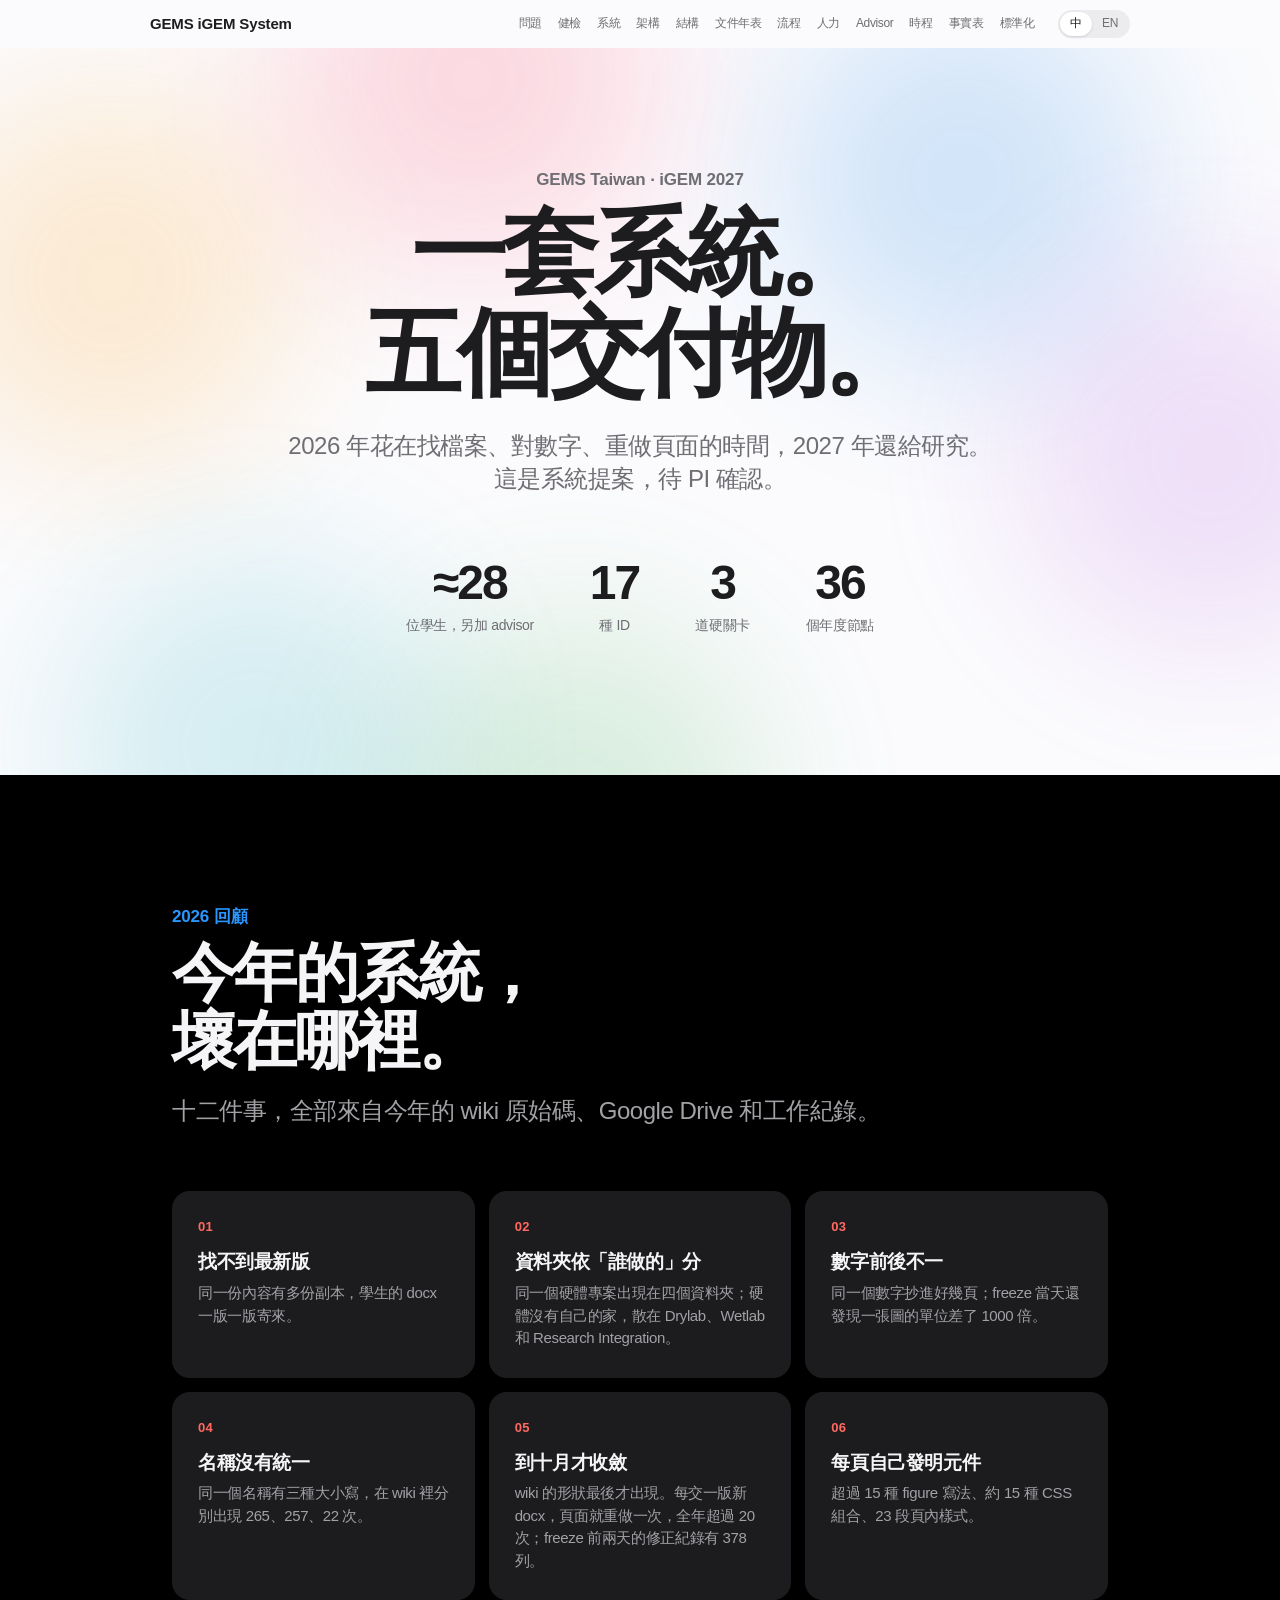
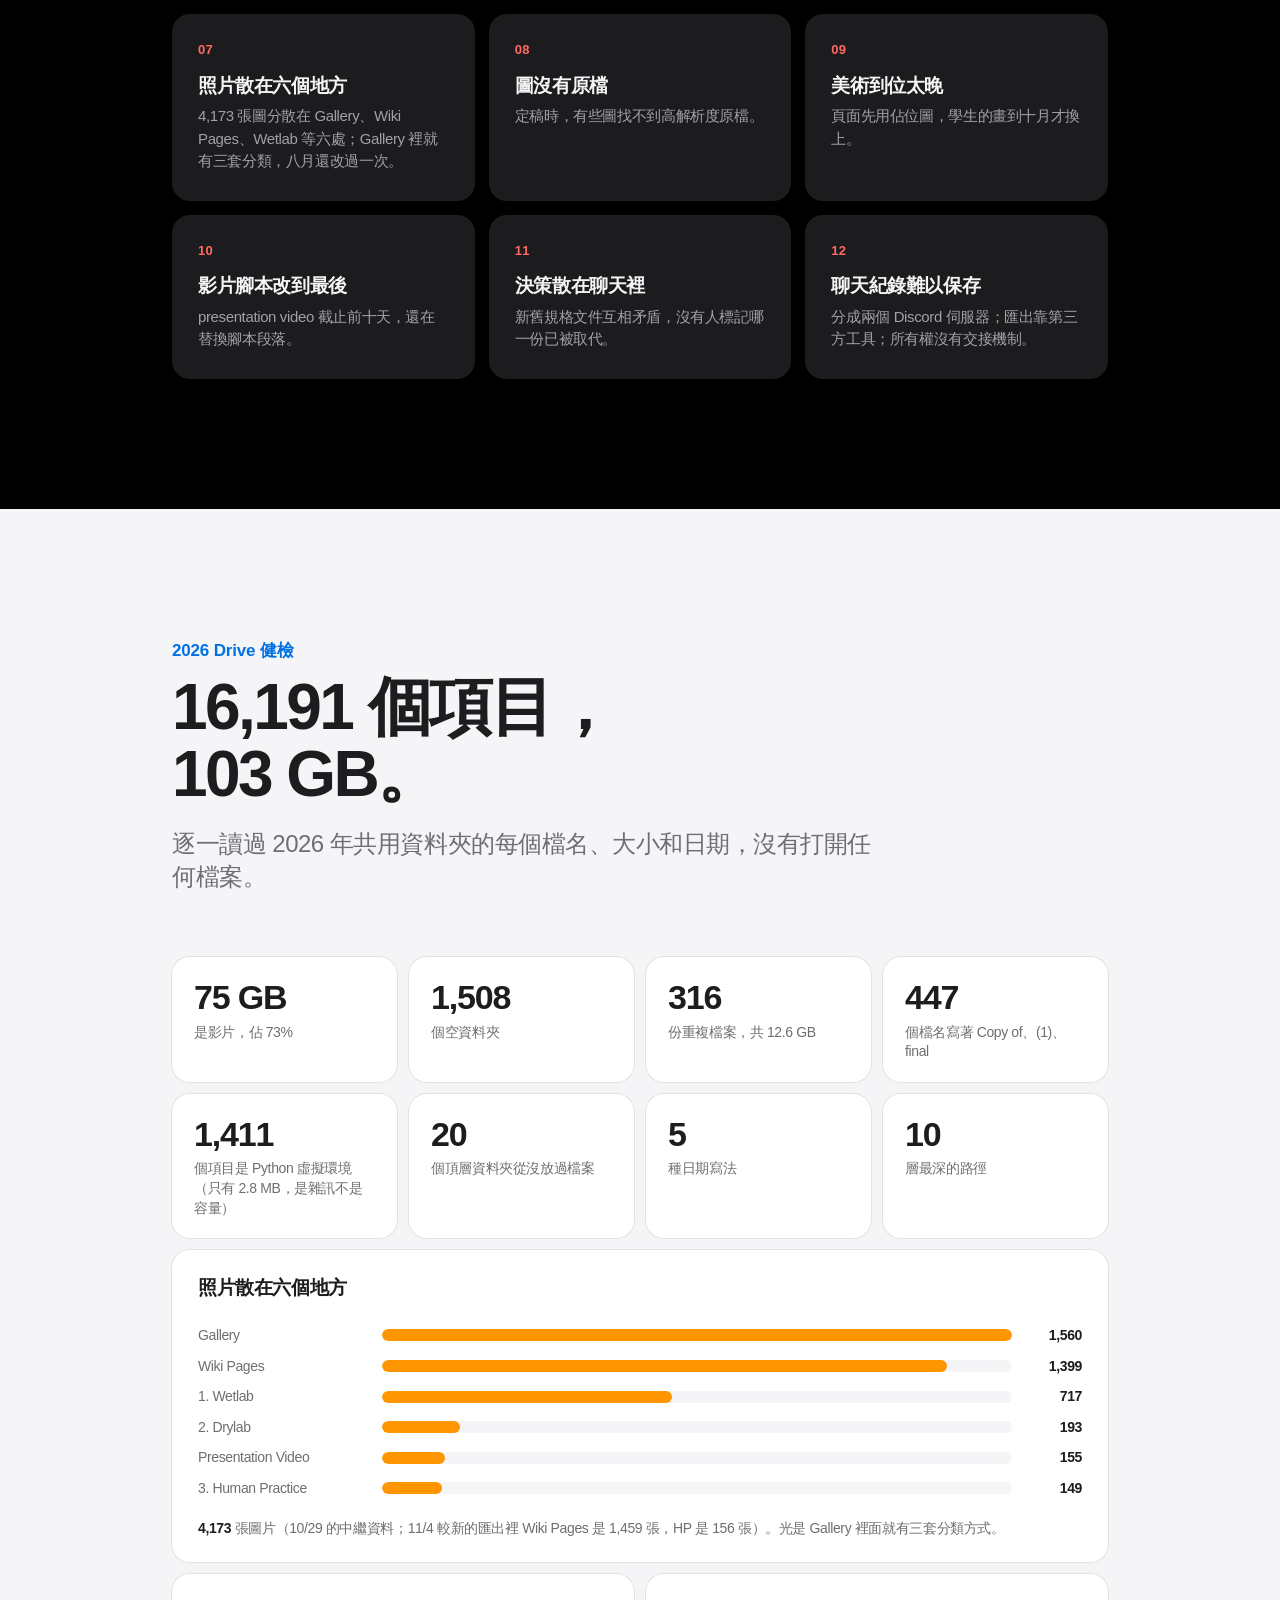
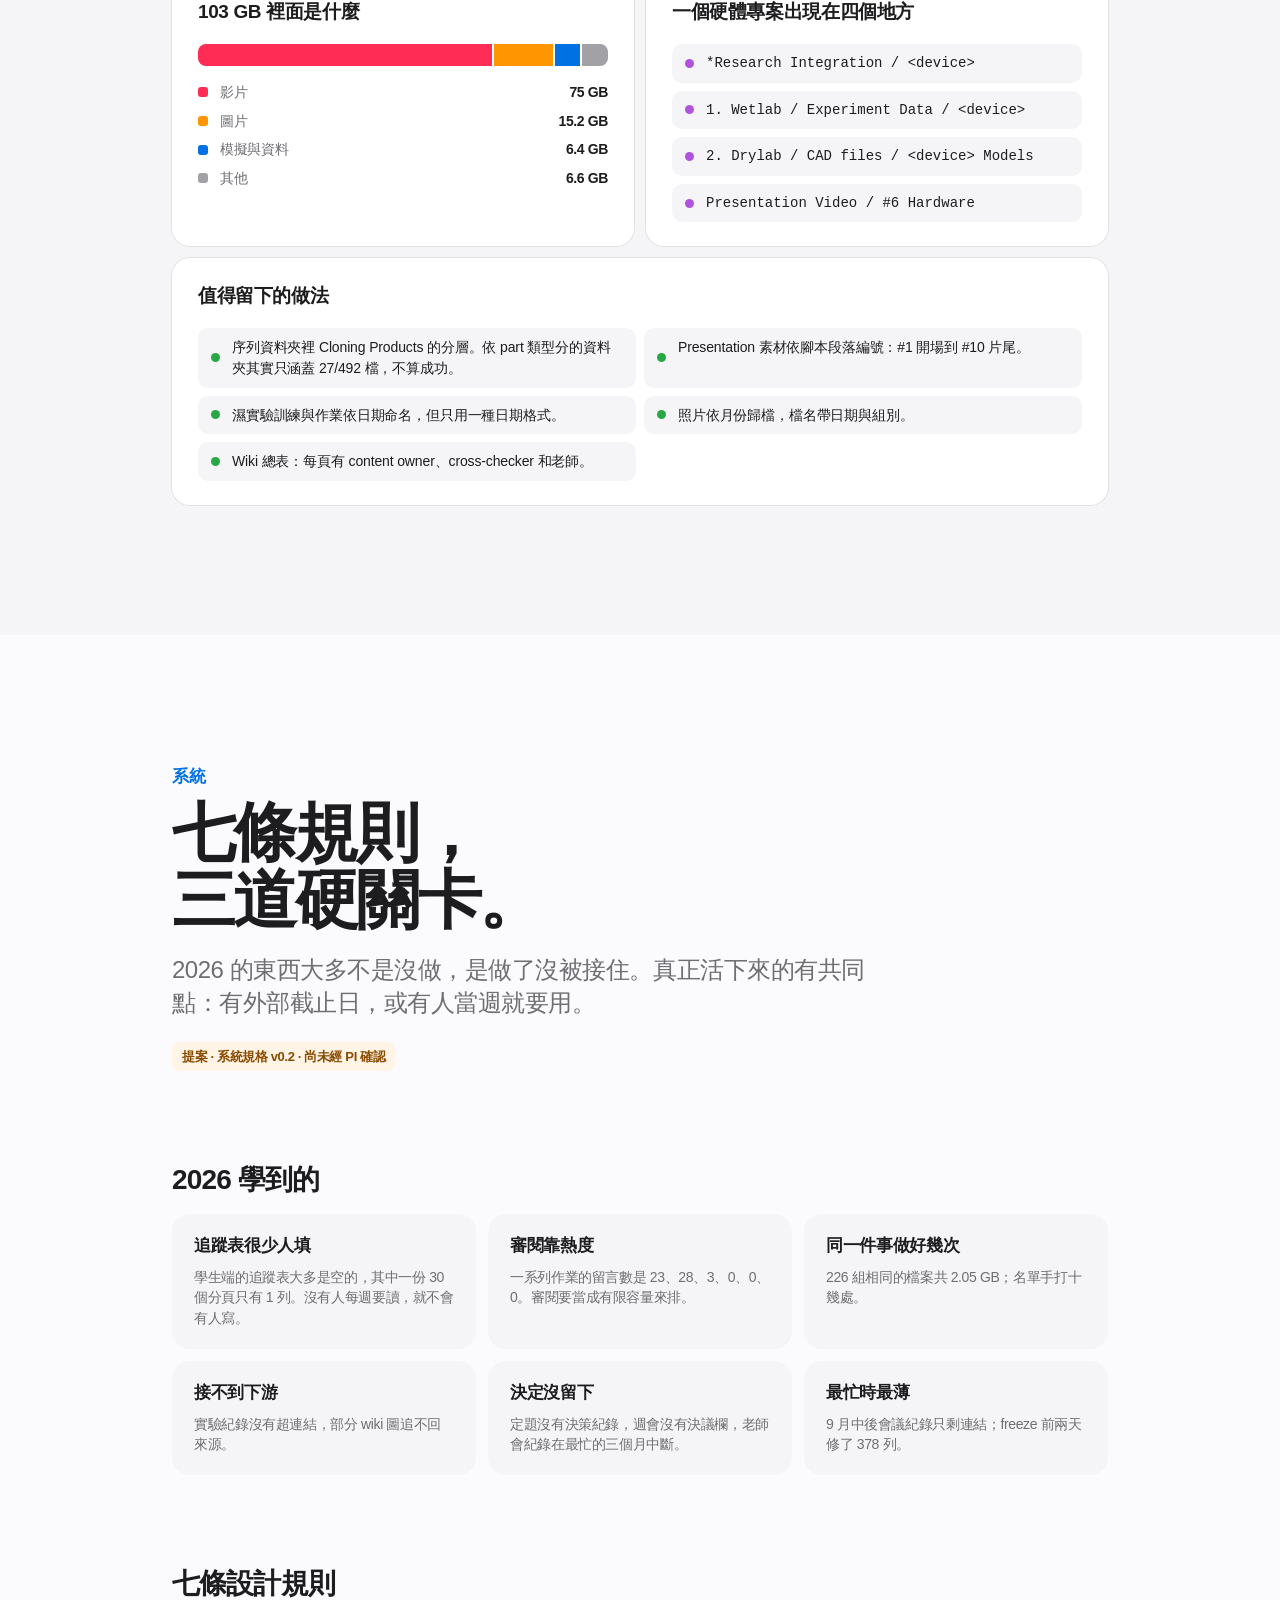
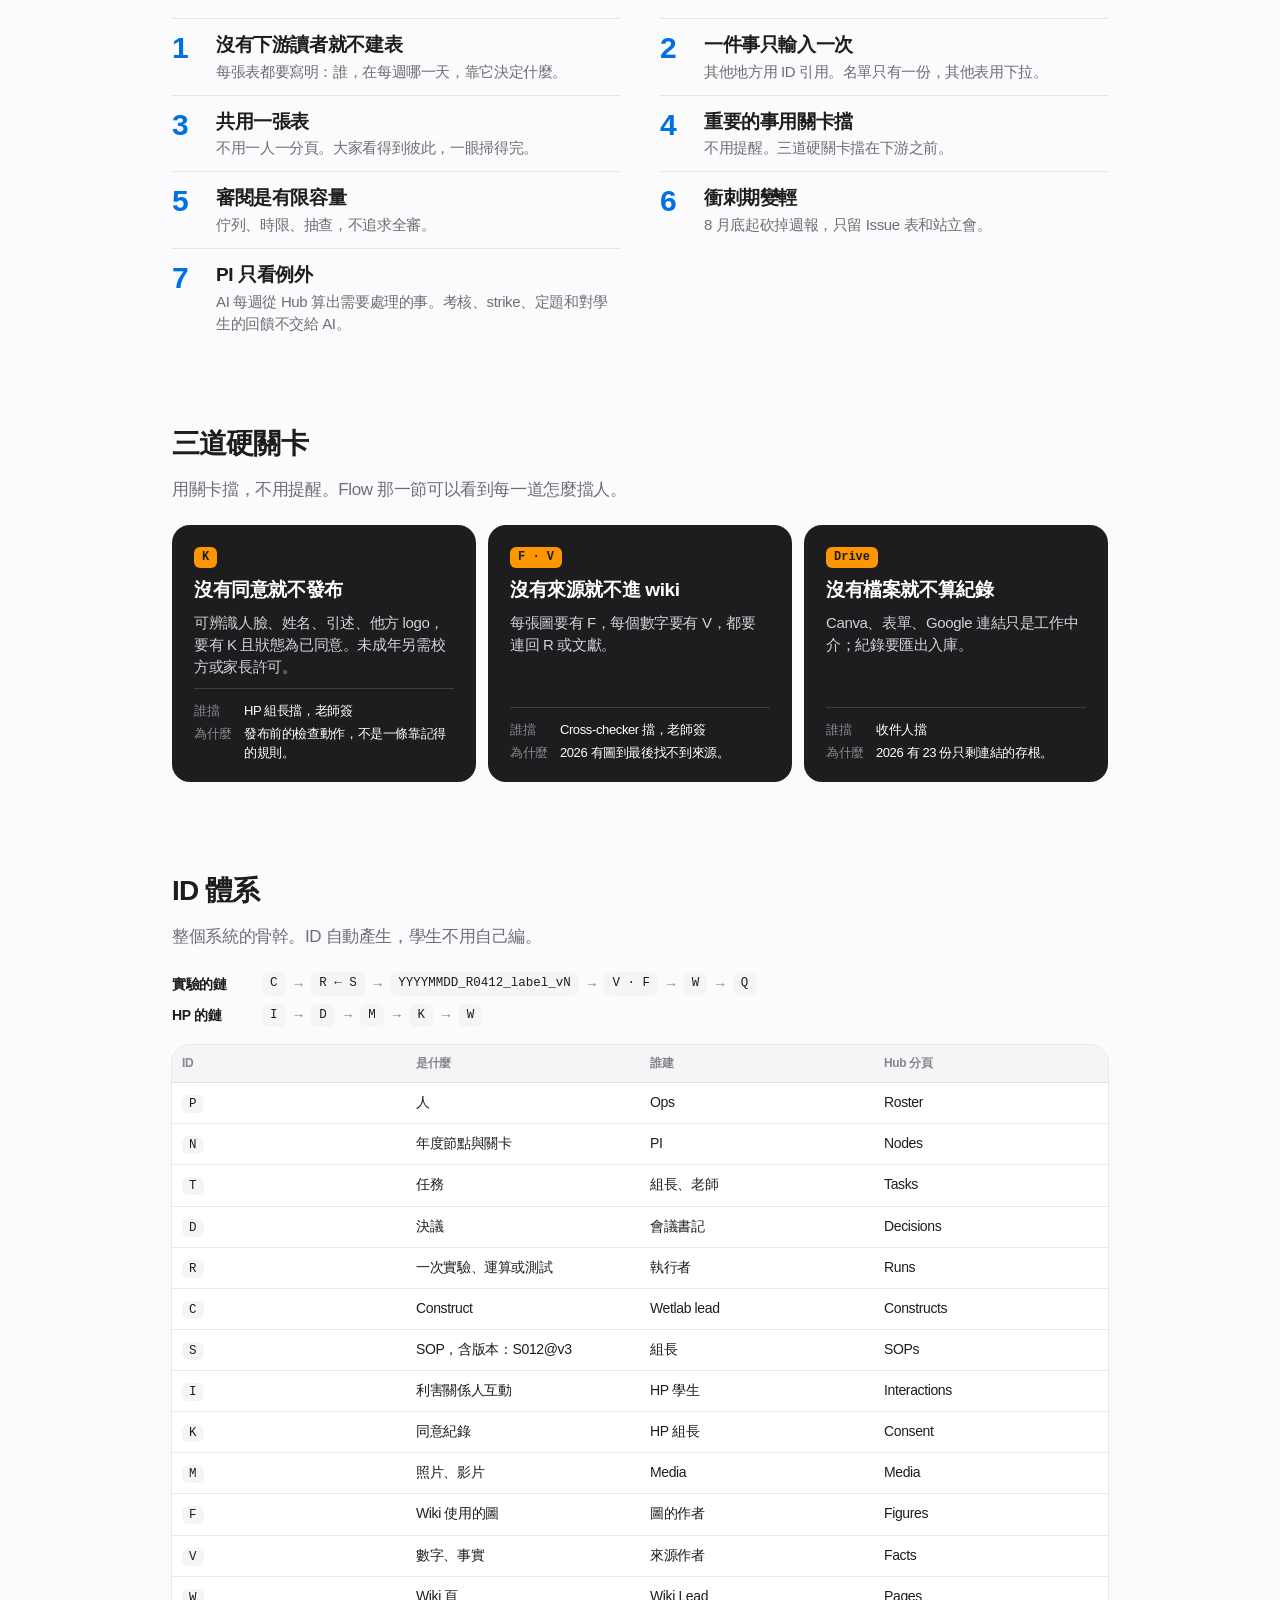
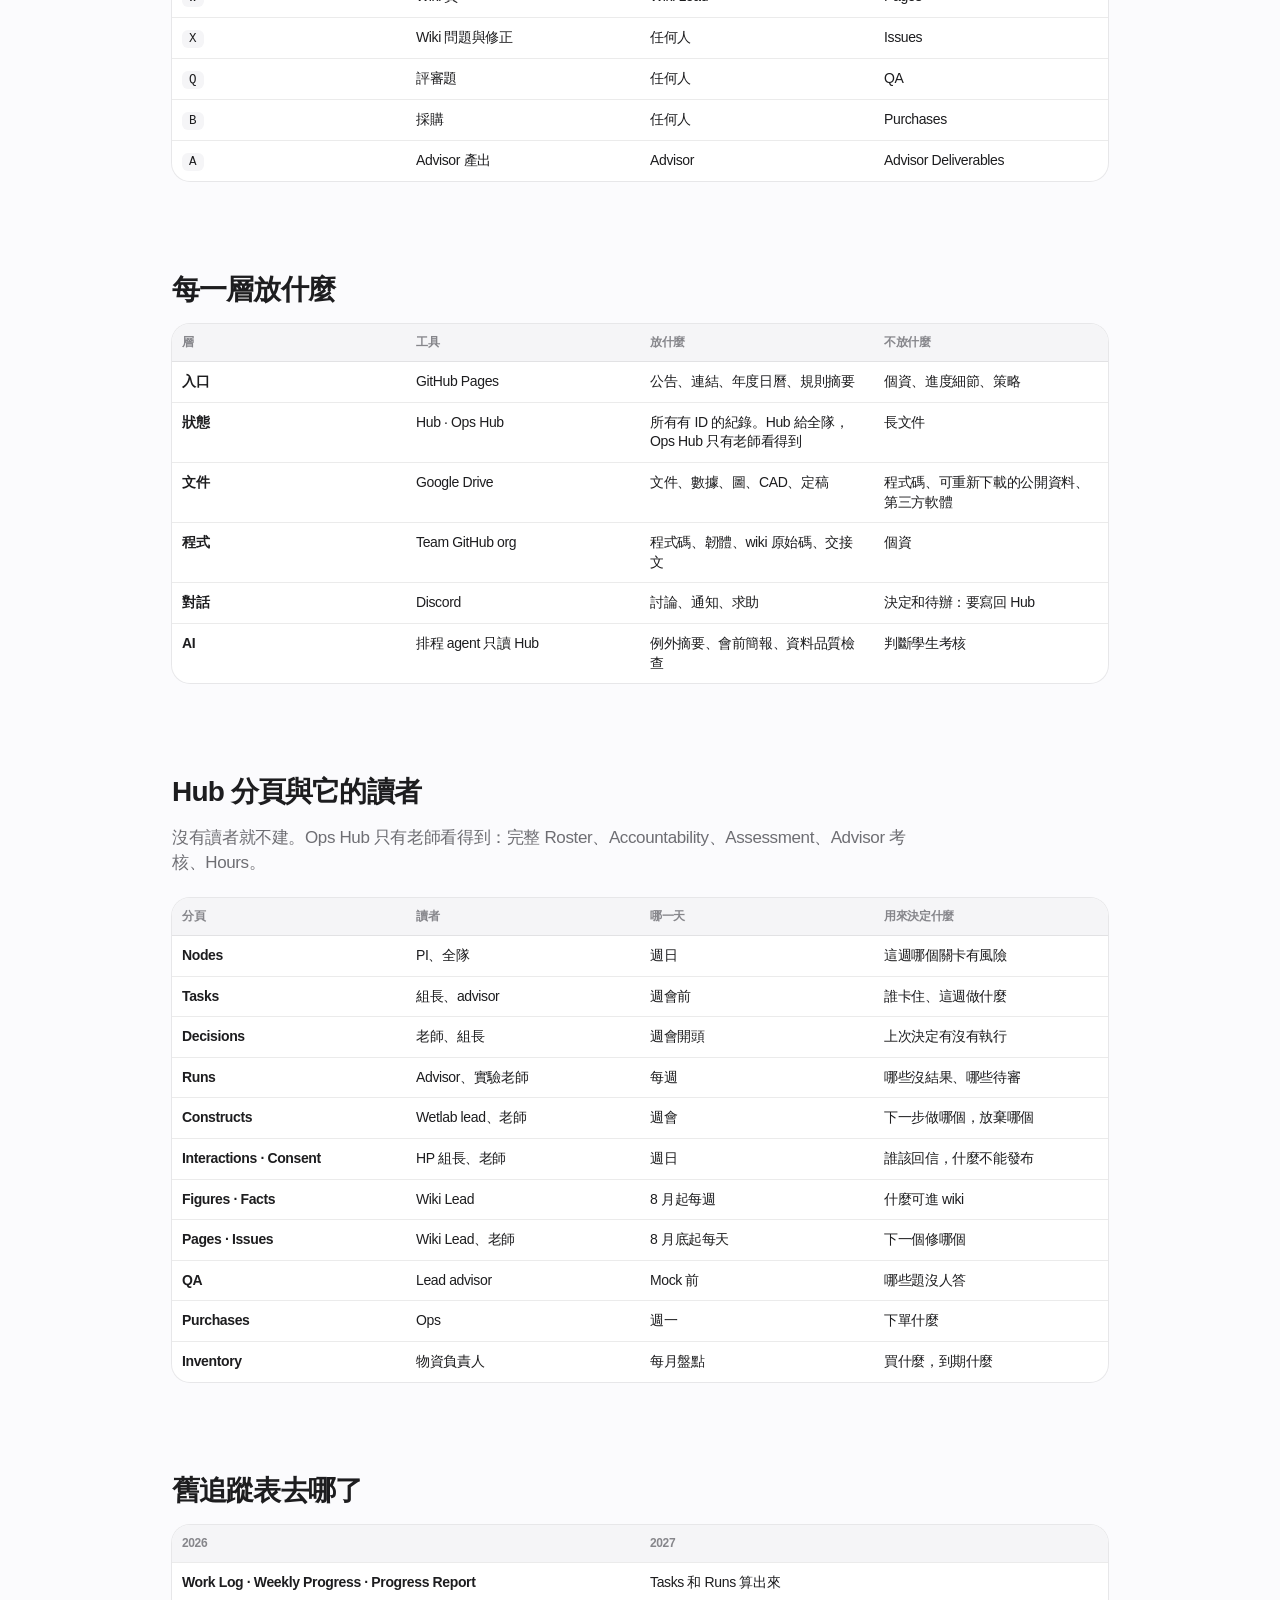
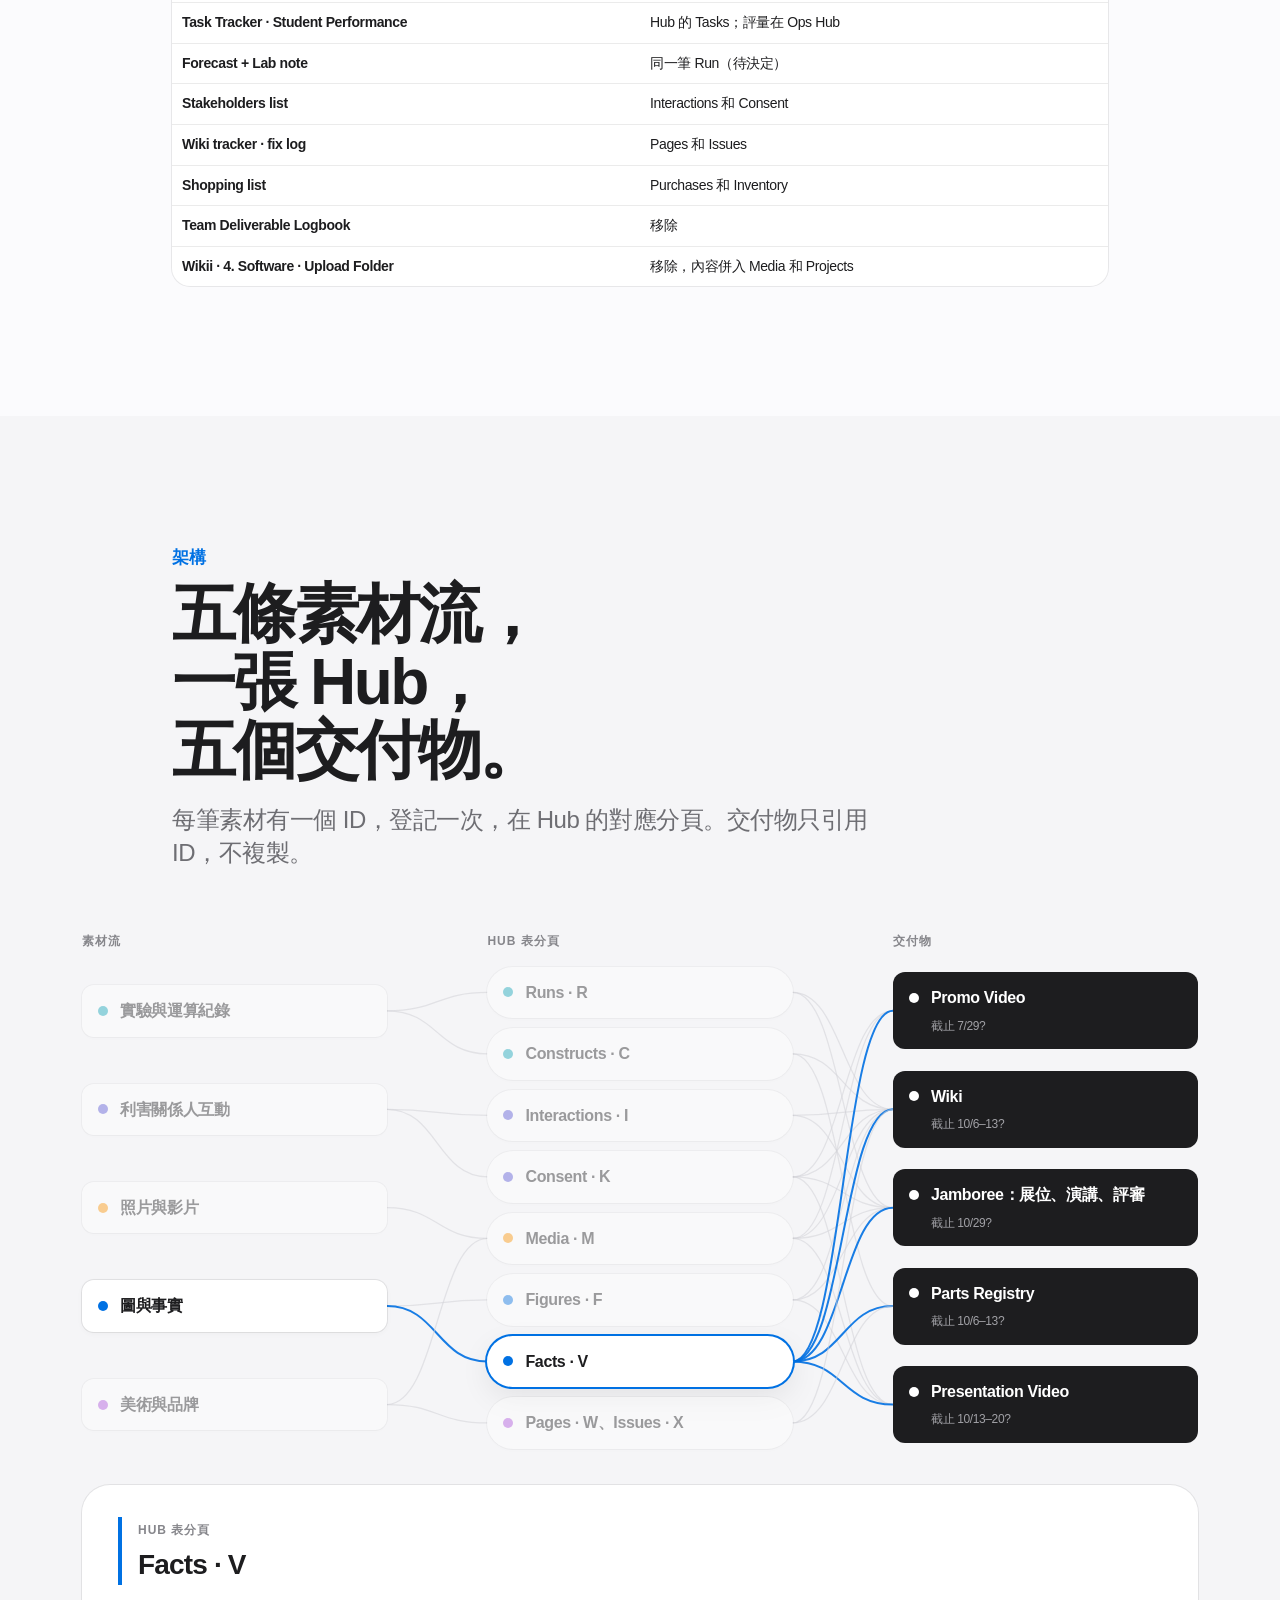
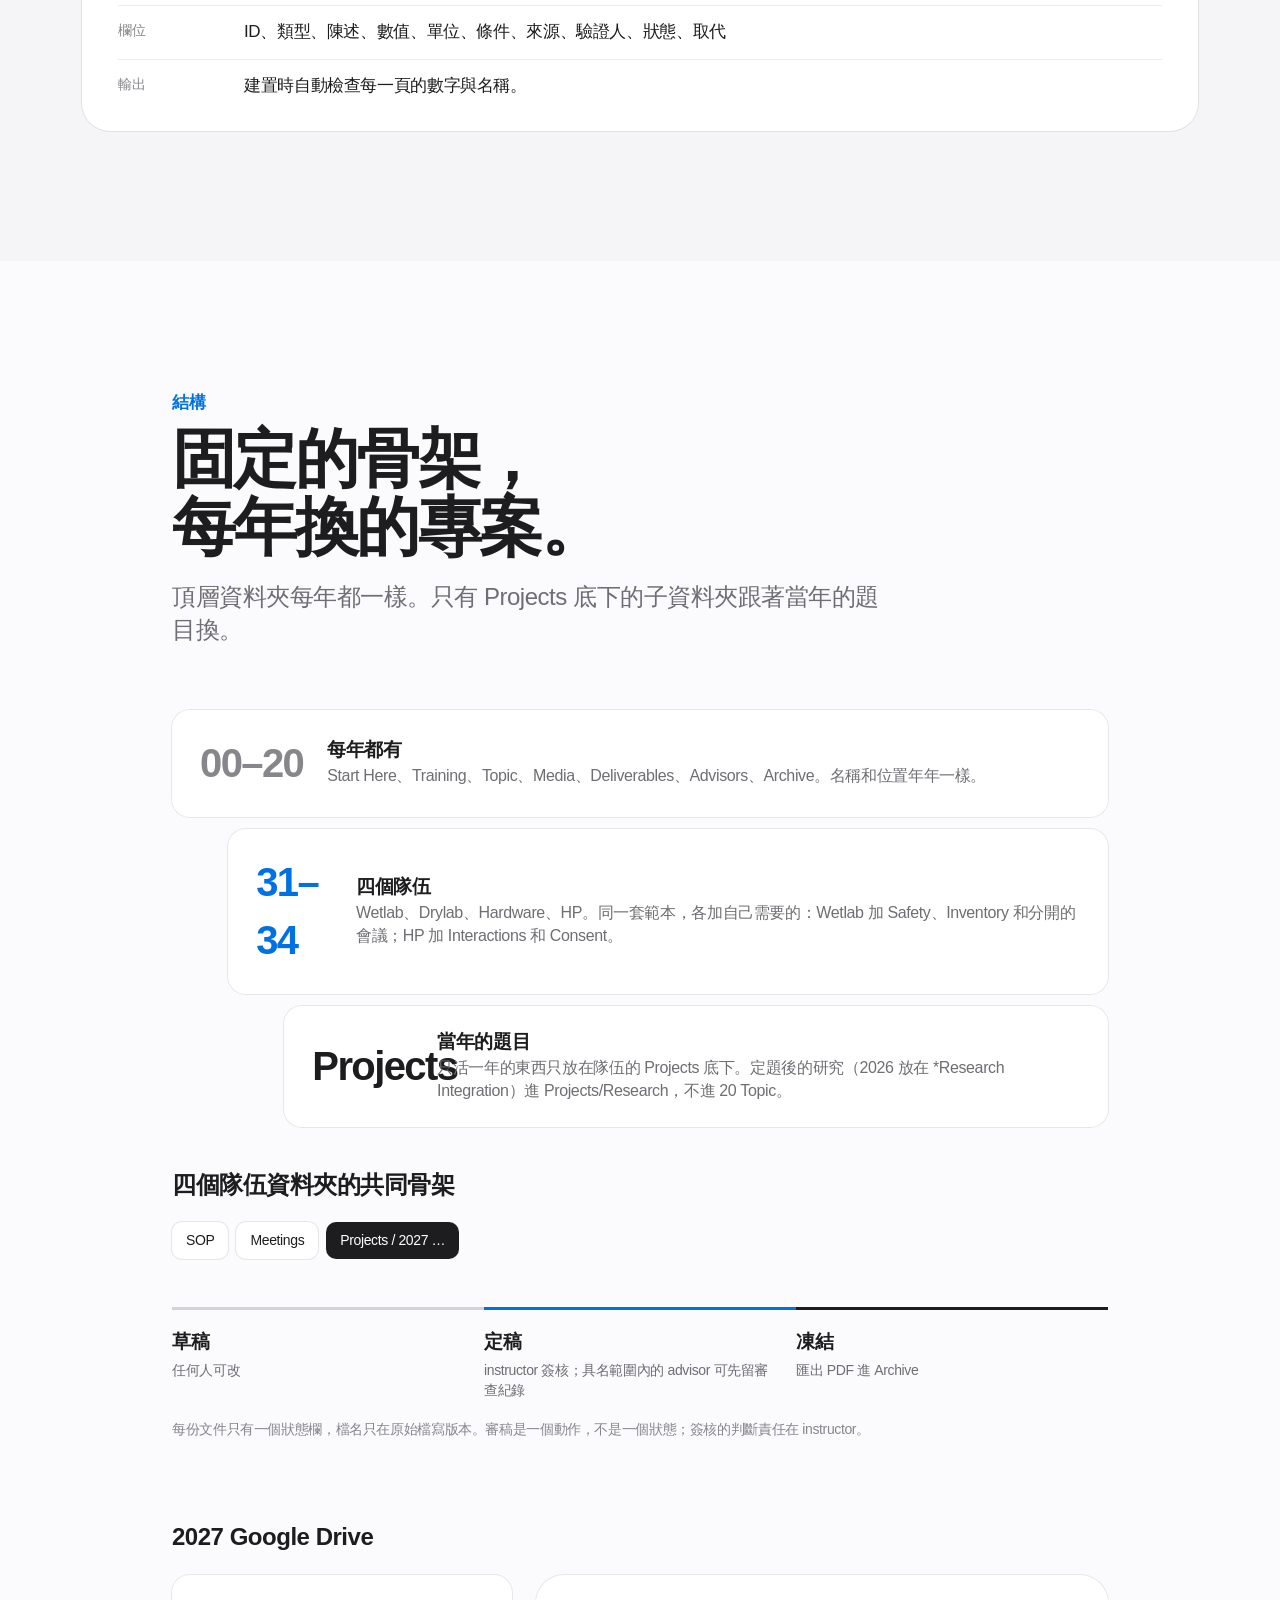
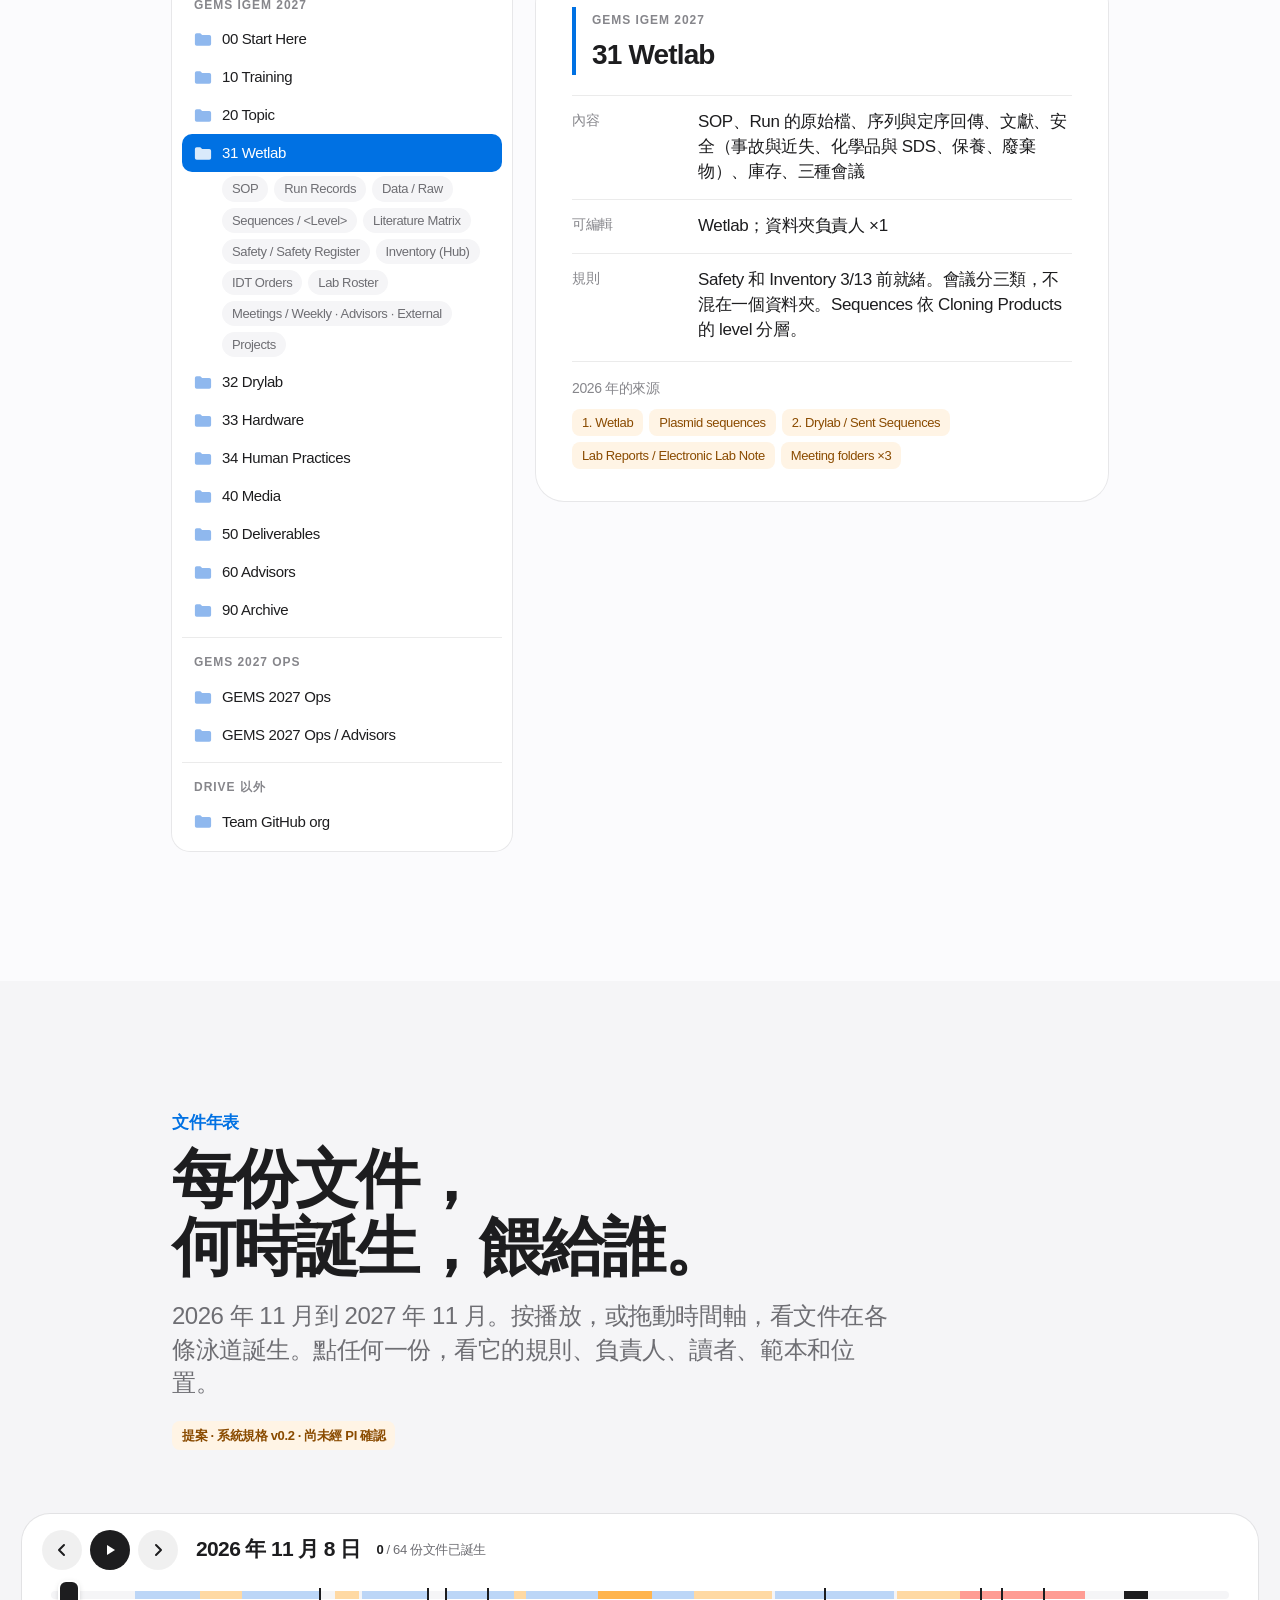
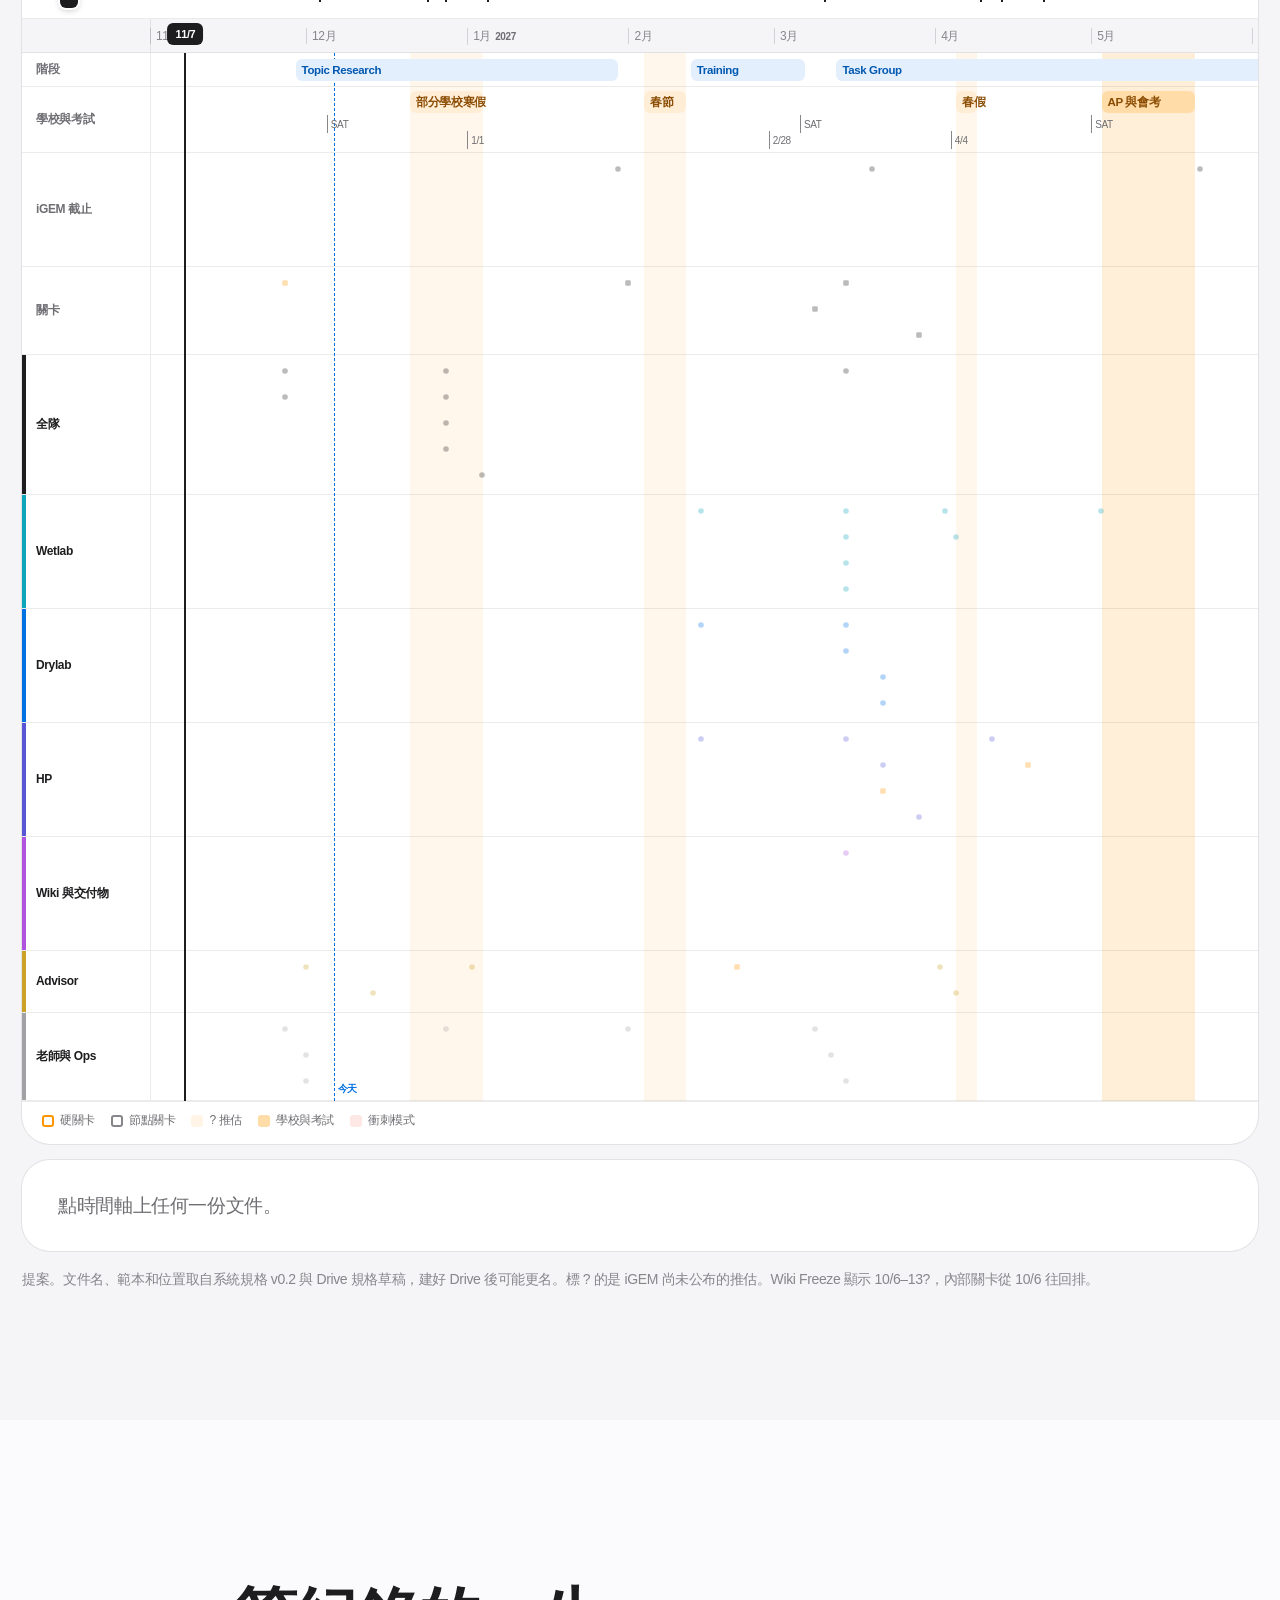
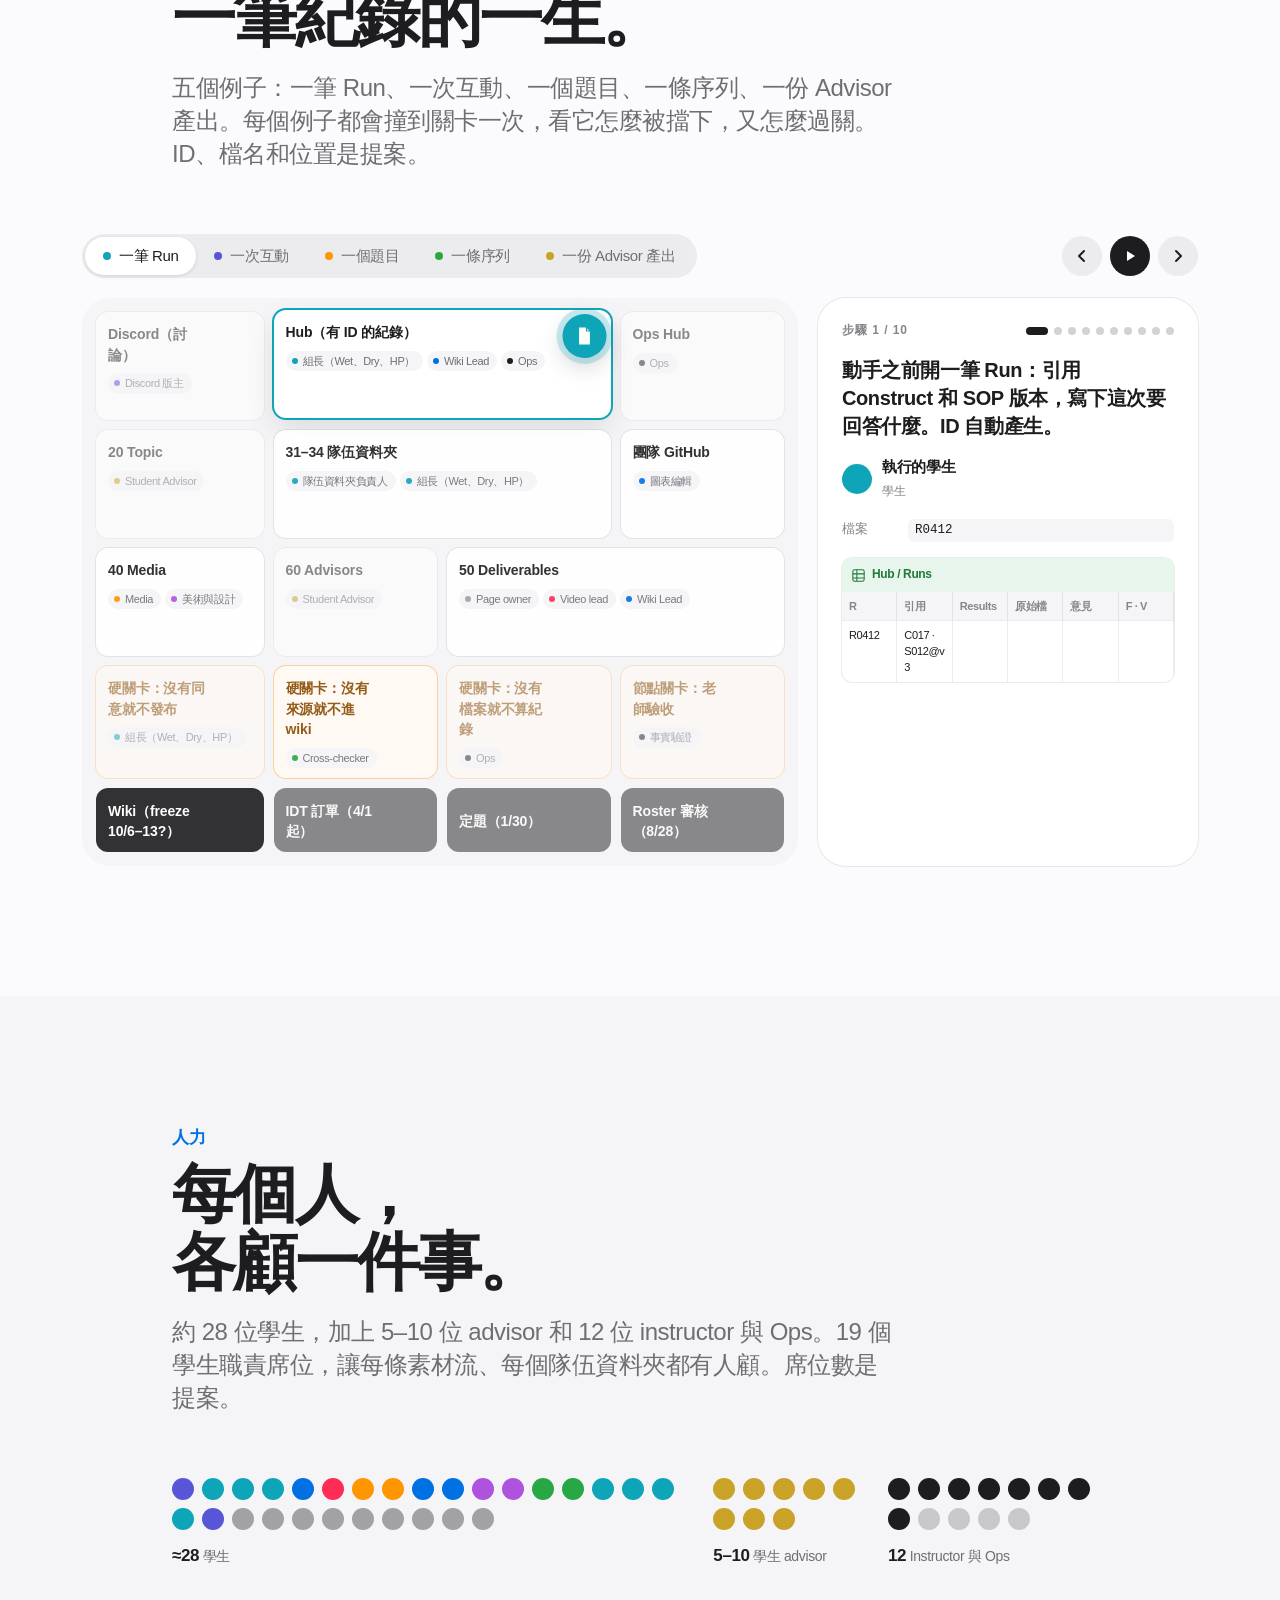
==== commit 758f8da5: "Align the site with the 2027 schedule and system spec Add the year of documents timeline, rebuild th" ====
--- a/index.html
+++ b/index.html
@@ -16,8 +16,10 @@
     <nav class="nav__links">
       <a href="#problems" data-i18n="nav.problems"></a>
       <a href="#audit" data-i18n="nav.audit"></a>
+      <a href="#system" data-i18n="nav.system"></a>
       <a href="#architecture" data-i18n="nav.arch"></a>
       <a href="#depth" data-i18n="nav.depth"></a>
+      <a href="#year" data-i18n="nav.year"></a>
       <a href="#flow" data-i18n="nav.flow"></a>
       <a href="#people" data-i18n="nav.people"></a>
       <a href="#advisor" data-i18n="nav.advisor"></a>
@@ -38,10 +40,10 @@
   <h1 class="display" data-i18n="hero.title"></h1>
   <p class="lede" data-i18n="hero.sub"></p>
   <div class="stats">
-    <div><b>50</b><span data-i18n="stat.people"></span></div>
-    <div><b>5</b><span data-i18n="stat.streams"></span></div>
-    <div><b>1</b><span data-i18n="stat.registers"></span></div>
-    <div><b>12</b><span data-i18n="stat.deadlines"></span></div>
+    <div><b>≈28</b><span data-i18n="stat.people"></span></div>
+    <div><b>17</b><span data-i18n="stat.streams"></span></div>
+    <div><b>3</b><span data-i18n="stat.registers"></span></div>
+    <div><b>36</b><span data-i18n="stat.deadlines"></span></div>
   </div>
   <div class="hero__orbs" aria-hidden="true"><i></i><i></i><i></i><i></i><i></i><i></i></div>
 </section>
@@ -70,7 +72,41 @@
   </div>
 </section>
 
-<section class="sec" id="architecture">
+<section class="sec" id="system">
+  <div class="wrap">
+    <p class="eyebrow" data-i18n="sys.eyebrow"></p>
+    <h2 class="headline" data-i18n="sys.title"></h2>
+    <p class="lede" data-i18n="sys.sub"></p>
+    <p class="ptag" data-i18n="sys.tag"></p>
+
+    <h3 class="adv__h" data-i18n="sys.lessons"></h3>
+    <div class="syslessons" id="sys-lessons"></div>
+
+    <h3 class="adv__h" data-i18n="sys.rules"></h3>
+    <ol class="sysrules" id="sys-rules"></ol>
+
+    <h3 class="adv__h" data-i18n="sys.gates"></h3>
+    <p class="adv__p" data-i18n="sys.gates.sub"></p>
+    <div class="sysgates" id="sys-gates"></div>
+
+    <h3 class="adv__h" data-i18n="sys.ids"></h3>
+    <p class="adv__p" data-i18n="sys.ids.sub"></p>
+    <div class="syschains" id="sys-chains"></div>
+    <div id="sys-ids"></div>
+
+    <h3 class="adv__h" data-i18n="sys.layers"></h3>
+    <div id="sys-layers"></div>
+
+    <h3 class="adv__h" data-i18n="sys.hub"></h3>
+    <p class="adv__p" data-i18n="sys.hub.sub"></p>
+    <div id="sys-hub"></div>
+
+    <h3 class="adv__h" data-i18n="sys.replaced"></h3>
+    <div id="sys-replaced"></div>
+  </div>
+</section>
+
+<section class="sec sec--alt" id="architecture">
   <div class="wrap">
     <p class="eyebrow" data-i18n="arch.eyebrow"></p>
     <h2 class="headline" data-i18n="arch.title"></h2>
@@ -87,7 +123,7 @@
   </div>
 </section>
 
-<section class="sec sec--alt" id="depth">
+<section class="sec" id="depth">
   <div class="wrap">
     <p class="eyebrow" data-i18n="depth.eyebrow"></p>
     <h2 class="headline" data-i18n="depth.title"></h2>
@@ -108,6 +144,35 @@
   </div>
 </section>
 
+<section class="sec sec--alt" id="year">
+  <div class="wrap">
+    <p class="eyebrow" data-i18n="year.eyebrow"></p>
+    <h2 class="headline" data-i18n="year.title"></h2>
+    <p class="lede" data-i18n="year.sub"></p>
+    <p class="ptag" data-i18n="sys.tag"></p>
+  </div>
+  <div class="wrap wrap--wide wrap--xl">
+    <div class="yr" id="yr">
+      <div class="yr__bar">
+        <div class="flow__ctl">
+          <button id="yr-prev" class="ctl"><svg viewBox="0 0 16 16"><path d="M10 3 5 8l5 5"/></svg></button>
+          <button id="yr-play" class="ctl ctl--main"><svg viewBox="0 0 16 16" class="i-play"><path d="M5 3v10l8-5z"/></svg><svg viewBox="0 0 16 16" class="i-pause"><path d="M5 3v10M11 3v10"/></svg></button>
+          <button id="yr-next" class="ctl"><svg viewBox="0 0 16 16"><path d="m6 3 5 5-5 5"/></svg></button>
+        </div>
+        <div class="yr__now" id="yr-now"></div>
+      </div>
+      <div class="yr__scrub">
+        <div class="yr__mini" id="yr-mini" aria-hidden="true"></div>
+        <input type="range" id="yr-range" min="0" max="394" step="1" value="0">
+      </div>
+      <div class="yr__scroll" id="yr-scroll"><div class="yr__in" id="yr-in"></div></div>
+      <div class="yr__legend" id="yr-legend"></div>
+    </div>
+    <div class="panel" id="yr-panel" aria-live="polite"></div>
+    <p class="note" data-i18n="year.note"></p>
+  </div>
+</section>
+
 <section class="sec" id="flow">
   <div class="wrap">
     <p class="eyebrow" data-i18n="flow.eyebrow"></p>
@@ -216,6 +281,9 @@
   <div class="wrap wrap--wide">
     <div class="tl" id="tl"></div>
     <div class="panel" id="tl-panel" aria-live="polite"></div>
+    <h3 class="adv__h" data-i18n="time.tbd"></h3>
+    <p class="adv__p" data-i18n="time.tbd.sub"></p>
+    <ol class="advtbd" id="time-tbd"></ol>
   </div>
 </section>
 
--- a/assets/style.css
+++ b/assets/style.css
@@ -608,3 +608,202 @@
   .advtrack__in { min-width: 720px; }
   .seg { flex-wrap: wrap; border-radius: 16px; }
 }
+
+/* ---------- proposal tag ---------- */
+.ptag { display: inline-block; margin-top: 22px; font-size: 13px; font-weight: 600; color: #8a4b00; background: #fff4e5; border-radius: 8px; padding: 5px 10px; }
+.role__tag { font-size: 11px; font-weight: 600; }
+.role__tag a { color: #8a4b00; background: #fff4e5; border-radius: 6px; padding: 1px 6px; }
+
+/* ---------- system ---------- */
+.syslessons { display: grid; grid-template-columns: repeat(3, 1fr); gap: 12px; }
+.syslessons .acard { background: var(--alt); box-shadow: none; padding: 20px 22px; }
+.syslessons .acard h3 { font-size: 17px; margin-bottom: 0; }
+.syslessons .acard__note { margin-top: 8px; }
+.sysrules { list-style: none; display: grid; grid-template-columns: repeat(2, 1fr); gap: 12px 40px; }
+.sysrules li { display: grid; grid-template-columns: 44px 1fr; align-items: start; padding-top: 14px; border-top: 1px solid var(--hair); }
+.sysrules__n { font-size: 30px; font-weight: 700; letter-spacing: -.04em; line-height: 1; color: var(--accent); font-variant-numeric: tabular-nums; }
+.sysrules p { font-size: 15px; color: var(--ink-2); margin-top: 4px; }
+.sysgates { display: grid; grid-template-columns: repeat(3, 1fr); gap: 12px; }
+.sysgate { background: var(--ink); color: #fff; border-radius: var(--r-md); padding: 22px 22px 20px; display: flex; flex-direction: column; gap: 10px; }
+.sysgate__id { align-self: flex-start; font: 600 12px/1.4 var(--mono); letter-spacing: 0; color: #1d1d1f; background: var(--orange); border-radius: 6px; padding: 2px 8px; }
+.sysgate p { font-size: 15px; color: #d2d2d7; }
+.sysgate dl { display: grid; grid-template-columns: auto 1fr; gap: 4px 12px; font-size: 13px; margin-top: auto; padding-top: 12px; border-top: 1px solid rgba(255, 255, 255, .14); }
+.sysgate dt { color: var(--ink-3); }
+.syschains { display: grid; gap: 8px; margin-bottom: 18px; }
+.syschain { display: flex; flex-wrap: wrap; align-items: center; gap: 6px; font-size: 14px; }
+.syschain > span { font-weight: 600; min-width: 84px; }
+.syschain code { font: 12.5px/1.4 var(--mono); letter-spacing: 0; background: var(--alt); border-radius: 6px; padding: 3px 8px; overflow-wrap: anywhere; }
+.syschain i { font-style: normal; color: var(--ink-3); }
+.dm--small code { background: var(--alt); border-radius: 6px; padding: 2px 7px; }
+
+/* ---------- year of documents ---------- */
+.wrap--xl { max-width: 1400px; }
+.yr { background: #fff; border-radius: var(--r-lg); box-shadow: 0 0 0 1px var(--hair); overflow: hidden; }
+.yr__bar { display: flex; align-items: center; gap: 18px; padding: 16px 20px 8px; flex-wrap: wrap; }
+.yr__now { display: flex; align-items: center; gap: 6px 16px; flex-wrap: wrap; flex: 1; min-width: 0; min-height: 40px; font-size: 14px; }
+.yr__date { font-size: 21px; font-weight: 700; letter-spacing: -.03em; font-variant-numeric: tabular-nums; white-space: nowrap; }
+.yr__count { color: var(--ink-2); white-space: nowrap; font-size: 13px; }
+.yr__count b { color: var(--ink); font-variant-numeric: tabular-nums; }
+.yr__pills { display: flex; flex-wrap: wrap; gap: 4px; }
+.yr__pills em { font-style: normal; font-size: 12px; font-weight: 500; padding: 2px 9px; border-radius: 999px; background: var(--alt); color: var(--ink-2); }
+.yr__pills em.is-phase { background: #e3effd; color: var(--accent); }
+.yr__pills em.is-crunch { background: #fde8e6; color: #b3261e; }
+.yr__pills em.is-exam { background: #fff4e5; color: #8a4b00; }
+.yr__pills em.is-trip { background: var(--ink); color: #fff; }
+.yr__latest { font-size: 13px; font-weight: 600; margin-left: auto; max-width: 420px; line-height: 1.3; }
+.yr__latest small { display: block; font-size: 11px; font-weight: 500; color: var(--ink-3); }
+
+.yr__scrub { position: relative; padding: 4px 20px 10px; }
+.yr__scrub input { position: relative; display: block; width: 100%; height: 26px; margin: 0; background: transparent; -webkit-appearance: none; appearance: none; cursor: grab; }
+.yr__scrub input::-webkit-slider-runnable-track { height: 8px; border-radius: 4px; background: transparent; }
+.yr__scrub input::-moz-range-track { height: 8px; border-radius: 4px; background: transparent; }
+.yr__scrub input::-webkit-slider-thumb { -webkit-appearance: none; width: 18px; height: 26px; margin-top: -9px; border-radius: 6px; background: var(--ink); box-shadow: 0 0 0 2px #fff, 0 2px 6px rgba(0, 0, 0, .25); }
+.yr__scrub input::-moz-range-thumb { width: 18px; height: 26px; border: 0; border-radius: 6px; background: var(--ink); box-shadow: 0 0 0 2px #fff, 0 2px 6px rgba(0, 0, 0, .25); }
+.yr__mini { position: absolute; left: 29px; right: 29px; top: 13px; height: 8px; background: var(--alt); border-radius: 4px; }
+.yr__mini i { position: absolute; top: 0; height: 100%; }
+.ymini--phase { background: #bcd6f7; }
+.ymini--break { background: #ffd9a3; }
+.ymini--exam { background: #ffb44d; }
+.ymini--crunch { background: #ff9c94; }
+.ymini--trip { background: var(--ink); }
+.yr__mini b { position: absolute; top: -3px; width: 2px; height: 14px; margin-left: -1px; background: var(--ink); }
+
+.yr__scroll { overflow-x: auto; overscroll-behavior-x: contain; -webkit-overflow-scrolling: touch; border-top: 1px solid var(--hair); }
+.yr__in { position: relative; --yr-lbl: 128px; }
+.yr__axis { position: relative; height: 34px; border-bottom: 1px solid var(--hair); cursor: ew-resize; touch-action: none; user-select: none; -webkit-user-select: none; background: var(--alt); }
+.yr__axis > span:not(.yl__name) { position: absolute; top: 9px; font-size: 12px; font-weight: 500; color: var(--ink-3); padding-left: 5px; border-left: 1px solid var(--line); line-height: 16px; white-space: nowrap; }
+.yr__axis small { font-size: 10px; margin-left: 4px; color: var(--ink-2); font-weight: 600; }
+.yr__head { position: absolute; top: 4px; transform: translateX(-50%); z-index: 8; pointer-events: none; }
+.yr__head b { display: block; font-size: 11px; font-weight: 600; color: #fff; background: var(--ink); border-radius: 6px; padding: 3px 8px; white-space: nowrap; font-variant-numeric: tabular-nums; }
+.yr__line { position: absolute; top: 34px; bottom: 0; width: 2px; margin-left: -1px; background: var(--ink); z-index: 6; pointer-events: none; }
+.yr__links { position: absolute; left: 0; top: 0; pointer-events: none; z-index: 2; }
+.yr__links path { fill: none; stroke: var(--c); stroke-width: 1.25; opacity: 0; stroke-dasharray: 1; stroke-dashoffset: 1; transition: stroke-dashoffset .8s var(--ease), opacity .3s var(--ease); }
+.yr__links path.is-on { opacity: .45; stroke-dashoffset: 0; }
+.has-sel .yr__links path.is-on { opacity: .07; }
+.has-sel .yr__links path.is-on.is-sel { opacity: 1; stroke-width: 2; }
+.yr__shade { position: absolute; top: 34px; bottom: 0; z-index: 0; pointer-events: none; }
+.yr__shade--break { background: rgba(255, 149, 0, .08); }
+.yr__shade--exam { background: rgba(255, 149, 0, .15); }
+.yr__shade--crunch { background: rgba(255, 45, 85, .08); }
+.yr__shade--trip { background: rgba(0, 0, 0, .06); }
+.yr__today { position: absolute; top: 34px; bottom: 0; width: 0; border-left: 1px dashed var(--accent); z-index: 1; pointer-events: none; }
+.yr__today span { position: absolute; left: 3px; bottom: 4px; font-size: 10px; font-weight: 600; color: var(--accent); white-space: nowrap; }
+
+.yl { position: relative; border-bottom: 1px solid var(--hair); }
+.yl:last-of-type { border-bottom: 0; }
+.yl__name { position: sticky; left: 0; z-index: 7; display: flex; align-items: center; width: var(--yr-lbl); height: 100%; padding: 0 10px 0 14px; font-size: 12px; font-weight: 600; line-height: 1.2; color: var(--ink-2); background: #fff; box-shadow: 1px 0 0 var(--hair); }
+.yl:not(.yl--strip) .yl__name { color: var(--ink); border-left: 4px solid var(--c); padding-left: 10px; }
+.yl__name--axis { background: var(--alt); }
+.yd { position: absolute; display: inline-flex; align-items: center; gap: 5px; height: 22px; padding: 0 8px 0 6px; border-radius: 7px; background: #fff; box-shadow: 0 0 0 1px var(--line), 0 1px 2px rgba(0, 0, 0, .05); font-size: 12px; font-weight: 600; letter-spacing: -.01em; white-space: nowrap; z-index: 3; transform-origin: left center; transition: transform .35s var(--ease), box-shadow .2s var(--ease), opacity .25s var(--ease), background .2s; }
+.yd > i { width: 8px; height: 8px; border-radius: 50%; background: var(--c); flex: none; }
+.yd code { font: 600 10.5px/1 var(--mono); letter-spacing: 0; color: var(--c); }
+.yd em { font-style: normal; font-weight: 500; font-size: 11px; color: var(--ink-3); }
+.yd:not(.is-born) { background: transparent; box-shadow: none !important; pointer-events: none; animation: none; }
+.yd:not(.is-born) > :not(i) { opacity: 0; }
+.yd:not(.is-born) > i { opacity: .3; transform: scale(.7); }
+.yd.is-born { animation: yborn .5s var(--ease); }
+@keyframes yborn { 0% { transform: scale(.72); box-shadow: 0 0 0 4px color-mix(in srgb, var(--c) 40%, transparent); } 100% { transform: none; } }
+.yd:hover { box-shadow: 0 0 0 1.5px var(--c), 0 4px 12px rgba(0, 0, 0, .12); z-index: 5; }
+.yd--gate { box-shadow: 0 0 0 1px var(--ink-3); }
+.yd--gate > i { border-radius: 2px; background: var(--ink); }
+.yd--hard { box-shadow: 0 0 0 1.5px var(--orange); }
+.yd--hard > i { background: var(--orange); }
+.yd--strip.yd--est { box-shadow: 0 0 0 1px var(--line); }
+.yd--strip.yd--est > i { background: var(--ink); }
+.yd--est em { color: #8a4b00; font-weight: 600; }
+.has-sel .yd.is-born { opacity: .42; }
+.has-sel .yd.is-rel { opacity: 1; }
+.yd.is-sel { box-shadow: 0 0 0 2px var(--accent), 0 6px 18px rgba(0, 0, 0, .16); z-index: 5; }
+.yd__tail { position: absolute; height: 22px; background: linear-gradient(color-mix(in srgb, var(--c) 45%, transparent), color-mix(in srgb, var(--c) 45%, transparent)) 0 50% / 100% 2px no-repeat; z-index: 1; pointer-events: none; }
+.yd__tail span { position: sticky; left: calc(var(--yr-lbl) + 6px); display: block; width: max-content; font-size: 10.5px; font-weight: 600; line-height: 16px; margin-top: 3px; padding: 0 5px; border-radius: 4px; color: var(--ink-2); background: #fff; white-space: nowrap; }
+.yd__tail:not(.is-live) span { visibility: hidden; }
+.has-sel .yd__tail { opacity: .4; }
+.yl--phase { height: 34px; }
+.yl--cal { height: 66px; }
+.ybar { position: absolute; top: 6px; height: 22px; border-radius: 6px; z-index: 3; }
+.ybar em { position: absolute; left: 6px; top: 0; font-style: normal; font-size: 11.5px; font-weight: 600; line-height: 22px; white-space: nowrap; }
+.ybar--phase { background: #e3effd; }
+.ybar--phase em { color: #0058b0; }
+.ybar--crunch { background: #fde8e6; }
+.ybar--crunch em { color: #b3261e; }
+.ybar--trip { background: var(--ink); }
+.ybar--trip em { color: #fff; }
+.ybar--break { background: #ffedd6; }
+.ybar--break em { color: #8a4b00; }
+.ybar--exam { background: #ffdca8; }
+.ybar--exam em { color: #8a4b00; }
+.yl--cal .ybar { top: 4px; }
+.ytick { position: absolute; top: 28px; height: 18px; border-left: 1.5px solid var(--ink-3); z-index: 3; }
+.ytick--h { top: 44px; }
+.ytick em { position: absolute; left: 3px; top: 3px; font-style: normal; font-size: 10px; color: var(--ink-2); white-space: nowrap; }
+
+.yr__legend { display: flex; flex-wrap: wrap; gap: 6px 16px; padding: 10px 20px 14px; font-size: 12px; color: var(--ink-2); border-top: 1px solid var(--hair); }
+.yr__legend span { display: inline-flex; align-items: center; gap: 6px; }
+.yk { width: 12px; height: 12px; border-radius: 3px; display: inline-block; font-style: normal; }
+.yk--hard { background: #fff; box-shadow: inset 0 0 0 2px var(--orange); }
+.yk--node { background: #fff; box-shadow: inset 0 0 0 2px var(--ink-3); }
+.yk--est { background: #fff4e5; }
+.yk--break { background: #ffdca8; }
+.yk--crunch { background: #fde8e6; }
+.ylinks { display: flex; flex-wrap: wrap; gap: 6px; }
+.ylink { display: inline-flex; align-items: center; gap: 6px; font-size: 13px; font-weight: 500; padding: 3px 10px 3px 8px; border-radius: 999px; background: var(--alt); transition: background .2s; }
+.ylink:hover { background: var(--line); }
+.ylink i { width: 8px; height: 8px; border-radius: 50%; background: var(--c); }
+.ygate { display: inline-block; font-size: 13px; font-weight: 600; color: var(--ink); background: var(--alt); border-radius: 6px; padding: 2px 8px; }
+.ygate--hard { background: #fff4e5; color: #8a4b00; }
+#yr-panel { margin-top: 16px; }
+
+/* ---------- timeline extras ---------- */
+.tl__in { min-width: 1900px; }
+.tl__lane--school { height: 54px; }
+.tl__sb { position: absolute; top: 14px; height: 24px; border-radius: 6px; background: #ffedd6; }
+.tl__sb em { position: absolute; left: 5px; top: 0; font-style: normal; font-size: 11.5px; font-weight: 600; line-height: 24px; color: #8a4b00; white-space: nowrap; }
+.tl__sb--exam { background: #ffdca8; }
+.tl__sb--crunch { background: #fde8e6; }
+.tl__sb--crunch em { color: #b3261e; }
+.tl__lname { position: absolute; left: -128px; }
+
+/* ---------- flow extras ---------- */
+.tile--gate { background: #fffaf2; box-shadow: 0 0 0 1px rgba(255, 149, 0, .4); min-height: 96px; }
+.tile--gate .tile__name { color: #8a4b00; }
+.tile--gate.is-blocked { background: #fde8e6; box-shadow: 0 0 0 2px #b3261e, 0 12px 30px rgba(179, 38, 30, .18); }
+.tile--gate.is-blocked .tile__name { color: #b3261e; }
+.tile--gate.is-passed { background: #e4f5e9; box-shadow: 0 0 0 2px var(--green), 0 12px 30px rgba(40, 167, 69, .16); }
+.tile--gate.is-passed .tile__name { color: #1e7b3a; }
+.board__token.is-blocked { background: #b3261e; box-shadow: 0 0 0 6px rgba(179, 38, 30, .22), 0 8px 24px rgba(0, 0, 0, .18); }
+.board__token .tok-x { width: 16px; height: 16px; fill: none; stroke: #fff; stroke-width: 2.6; stroke-linecap: round; }
+.fgate { display: flex; flex-wrap: wrap; gap: 4px 10px; align-items: baseline; font-size: 13px; font-weight: 500; border-radius: 10px; padding: 7px 11px; animation: fadein .4s var(--ease); }
+.fgate b { font-weight: 700; }
+.fgate.is-blocked { background: #fde8e6; color: #b3261e; }
+.fgate.is-passed { background: #e4f5e9; color: #1e7b3a; }
+#flow-tabs { flex-wrap: wrap; border-radius: 22px; }
+
+.crowd { grid-template-columns: 28fr 8fr 12fr; }
+.nav__links { gap: 16px; }
+
+@media (max-width: 1000px) {
+  .syslessons { grid-template-columns: repeat(2, 1fr); }
+  .sysgates { grid-template-columns: 1fr; }
+}
+@media (max-width: 860px) {
+  .crowd { grid-template-columns: 1fr; }
+  .sysrules { grid-template-columns: 1fr; }
+}
+@media (max-width: 600px) {
+  .syslessons { grid-template-columns: 1fr; }
+  .yr { border-radius: var(--r-md); }
+  .yr__bar { padding: 12px 14px 6px; gap: 10px; }
+  .yr__date { font-size: 17px; }
+  .yr__latest { margin-left: 0; max-width: none; flex-basis: 100%; }
+  .yr__scrub { padding: 2px 14px 8px; }
+  .yr__mini { left: 23px; right: 23px; }
+  .yr__legend { padding: 10px 14px 12px; }
+  .yl__name { padding: 0 6px 0 8px; font-size: 11px; }
+  .yl:not(.yl--strip) .yl__name { padding-left: 6px; border-left-width: 3px; }
+  .yd { font-size: 11.5px; }
+}
+@media (prefers-reduced-motion: reduce) {
+  .yd, .yd.is-born { transition: none; animation: none; }
+  .yr__links path { transition: none; }
+  .fgate { animation: none; }
+}
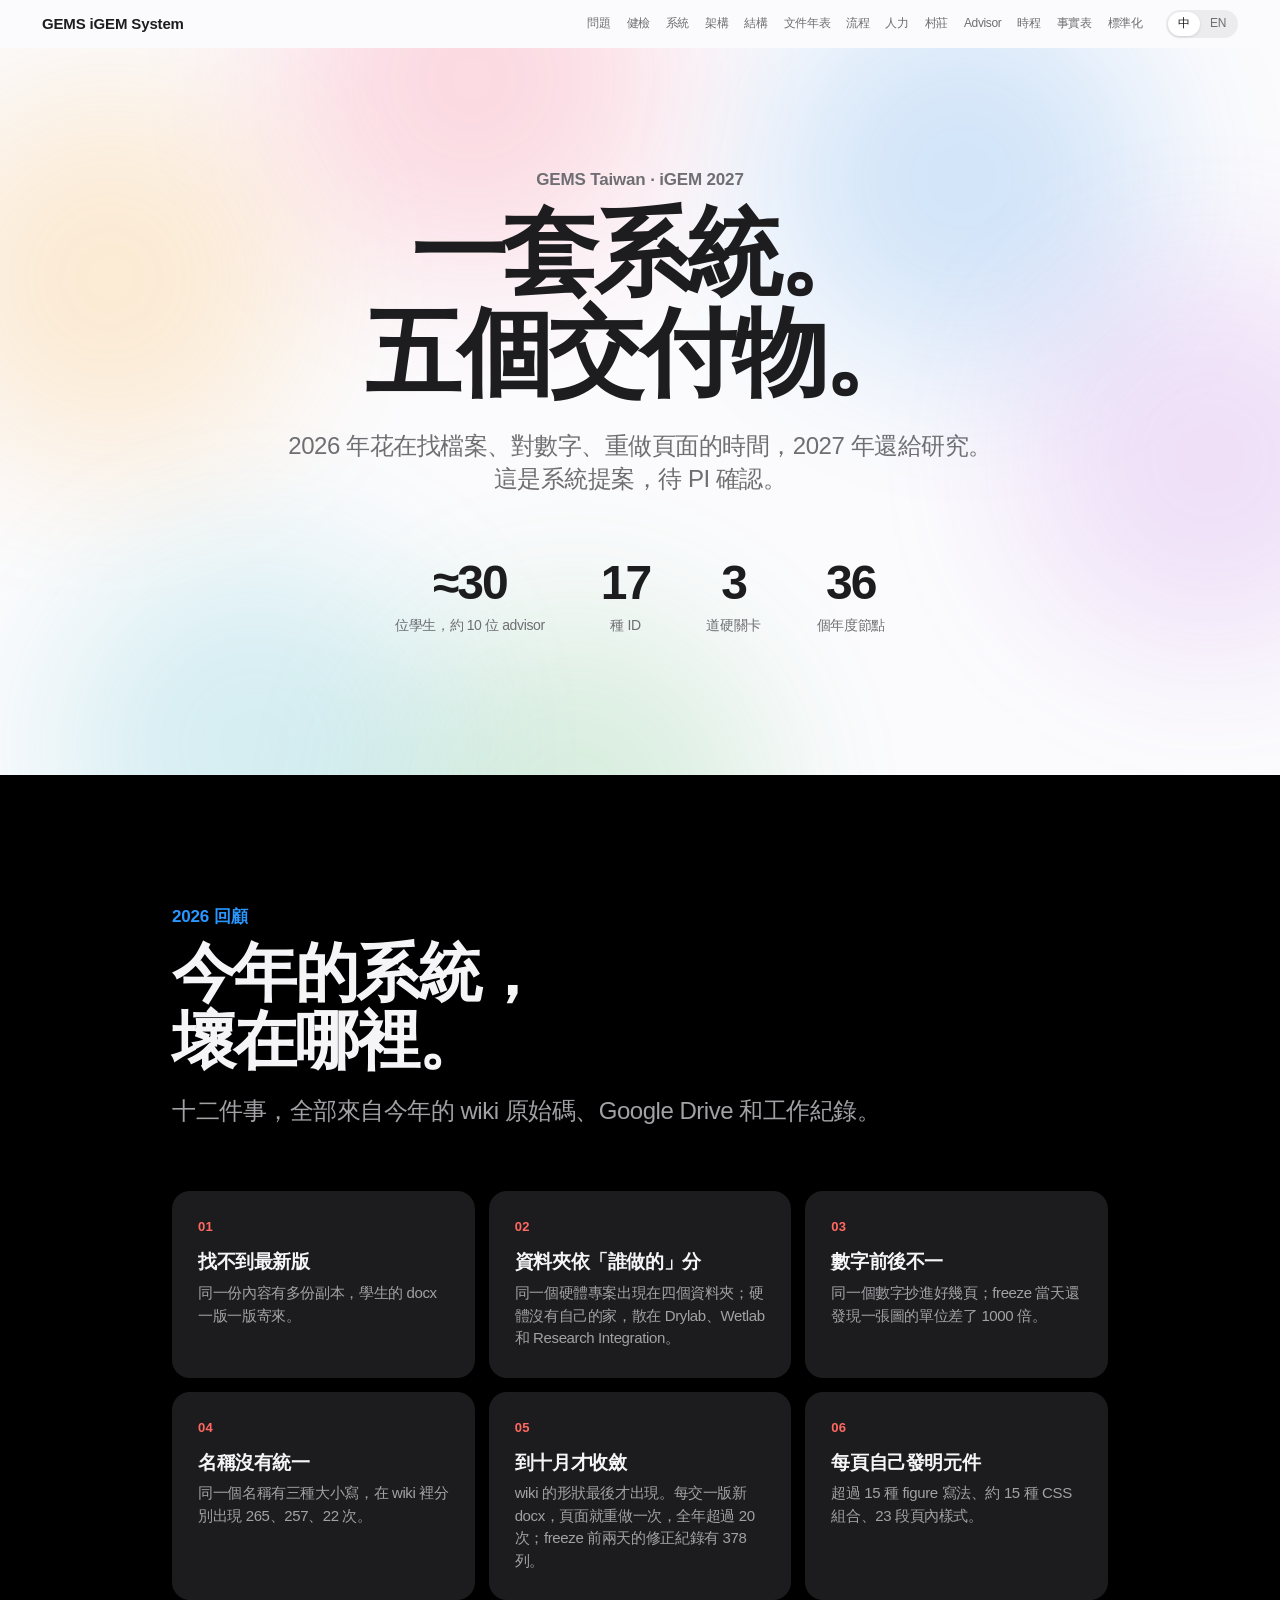
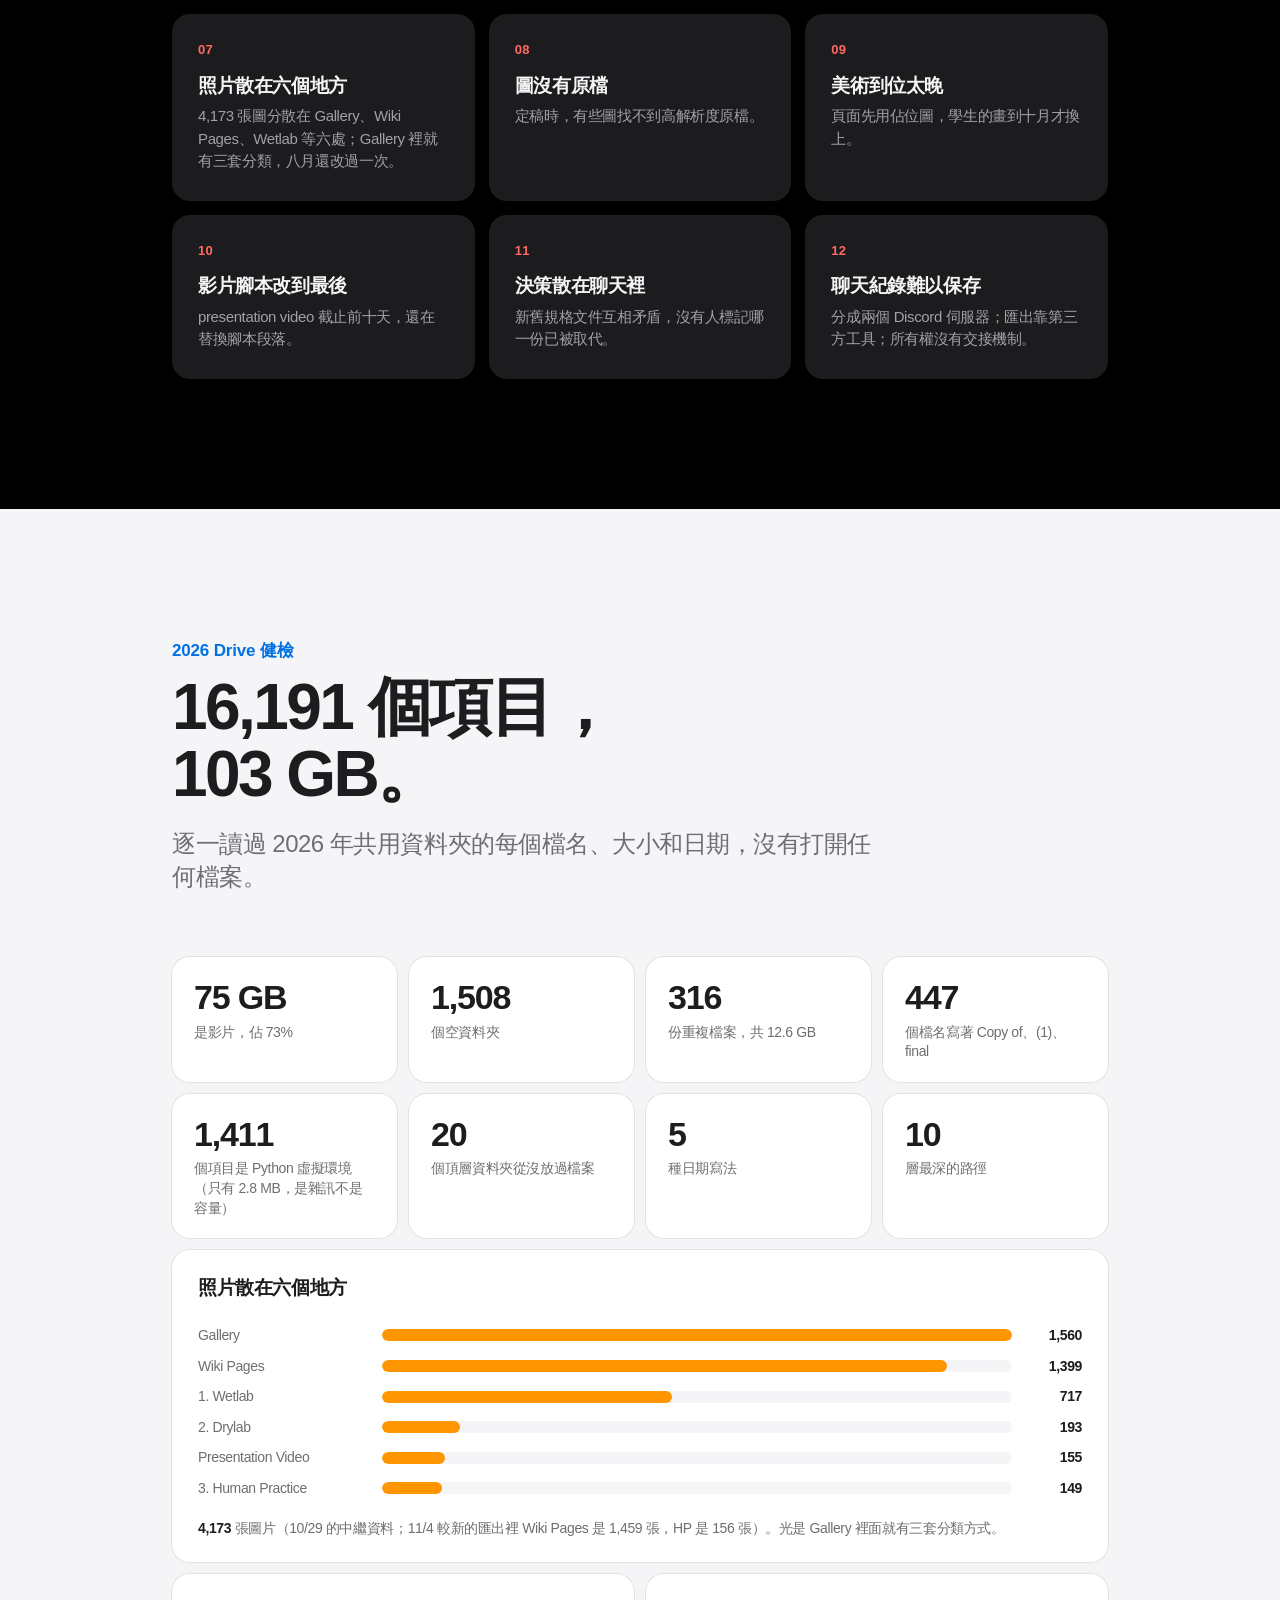
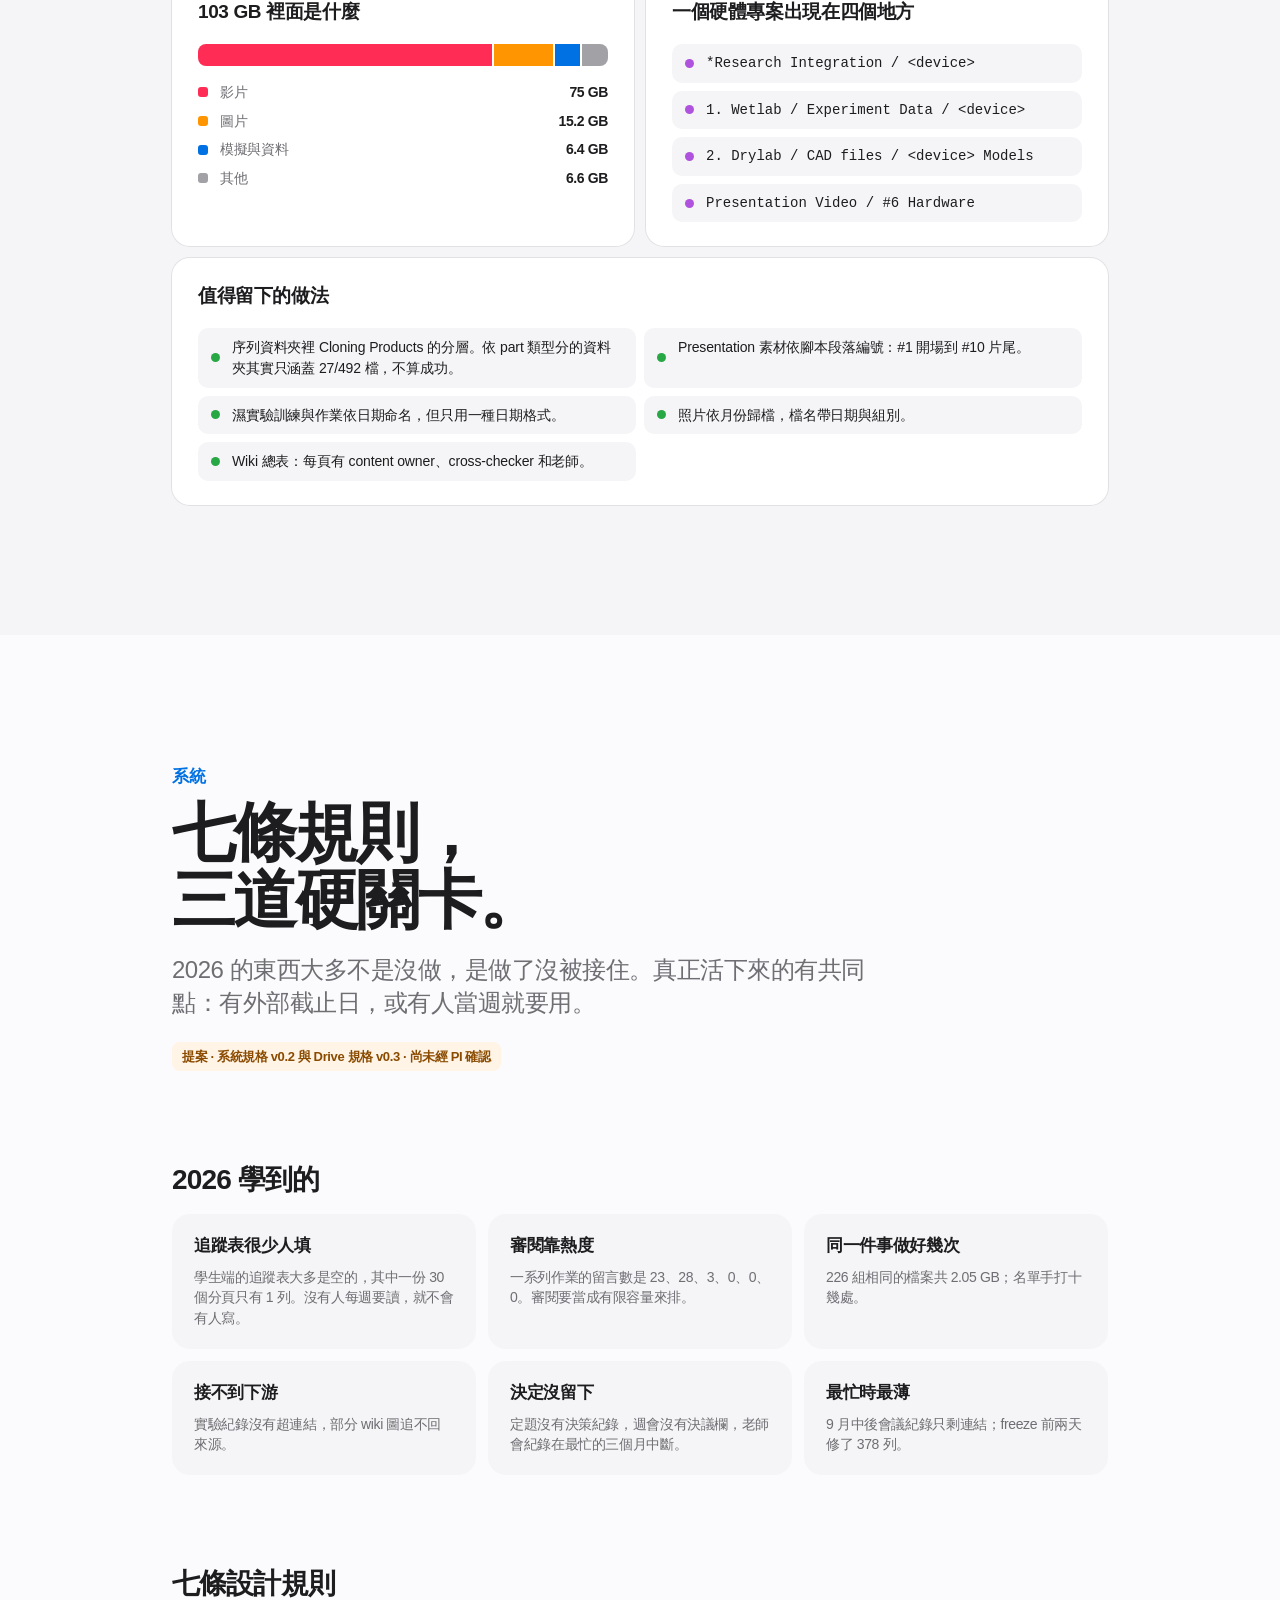
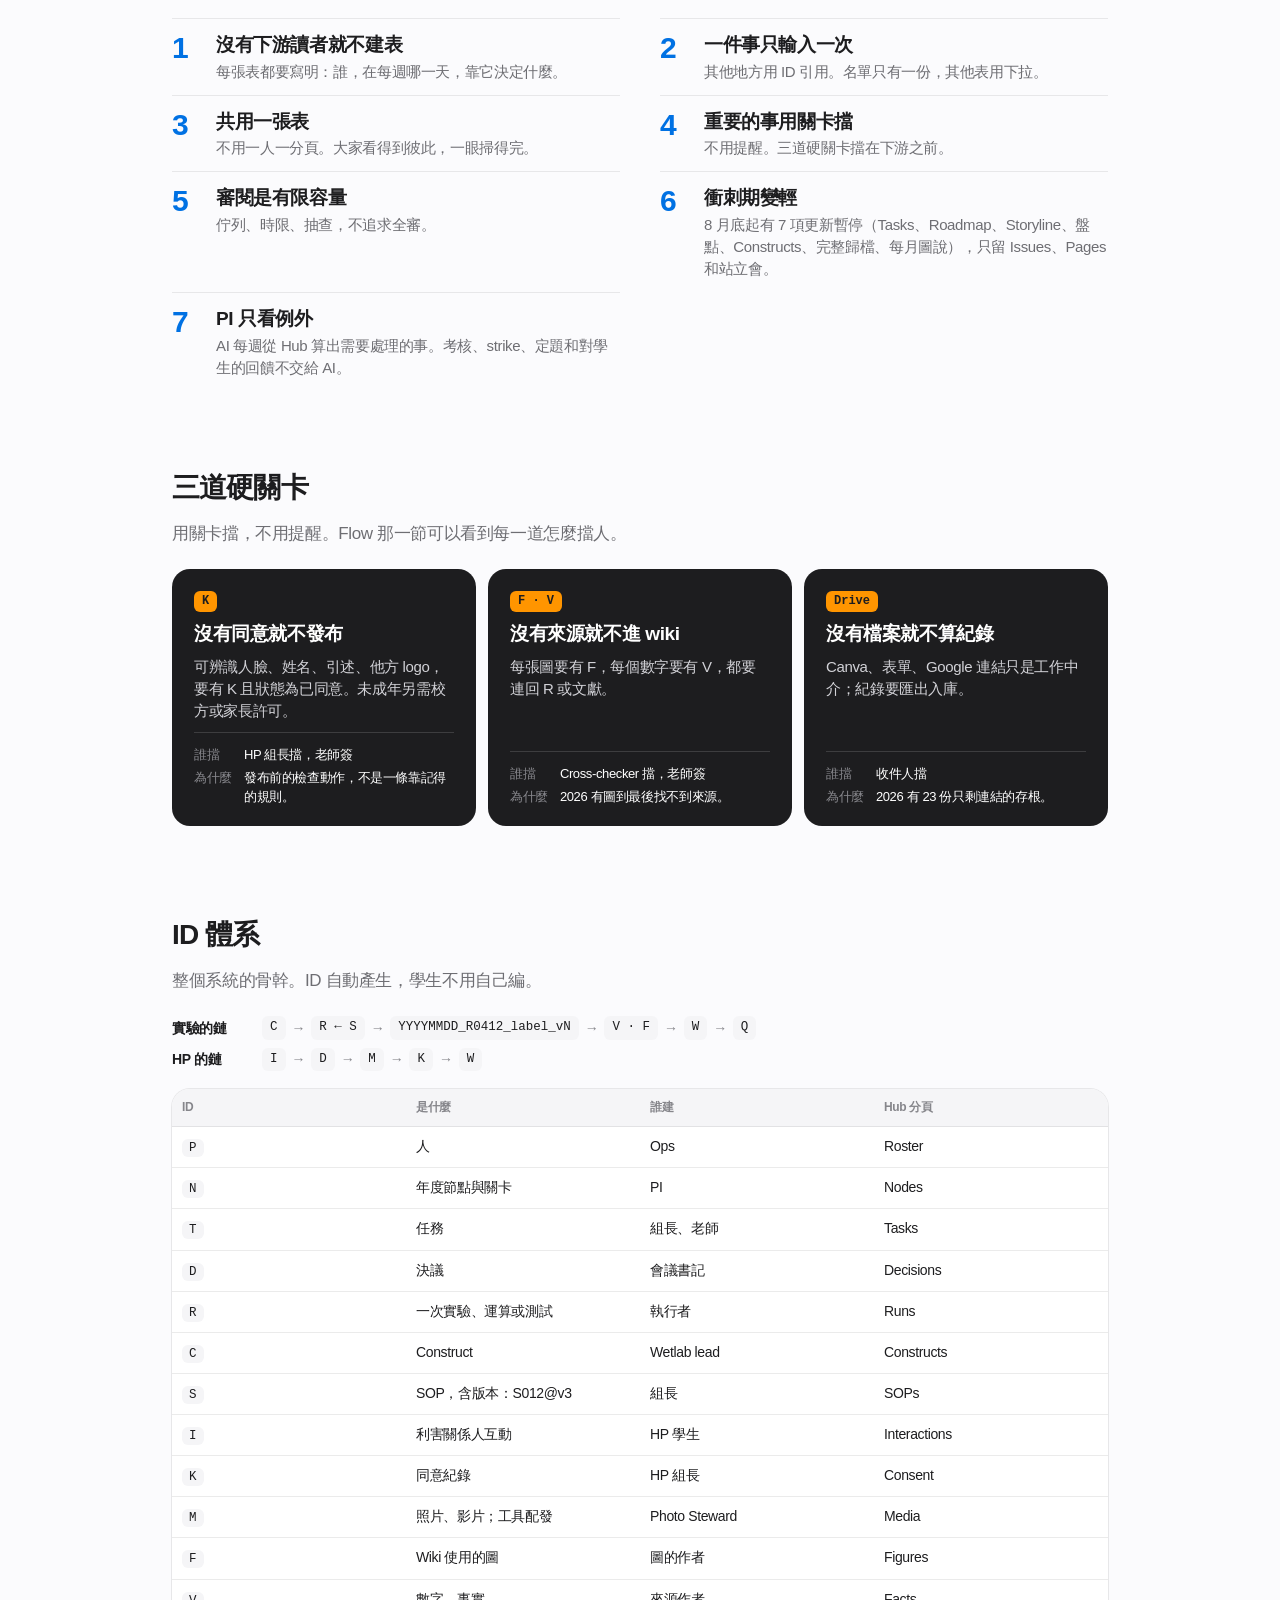
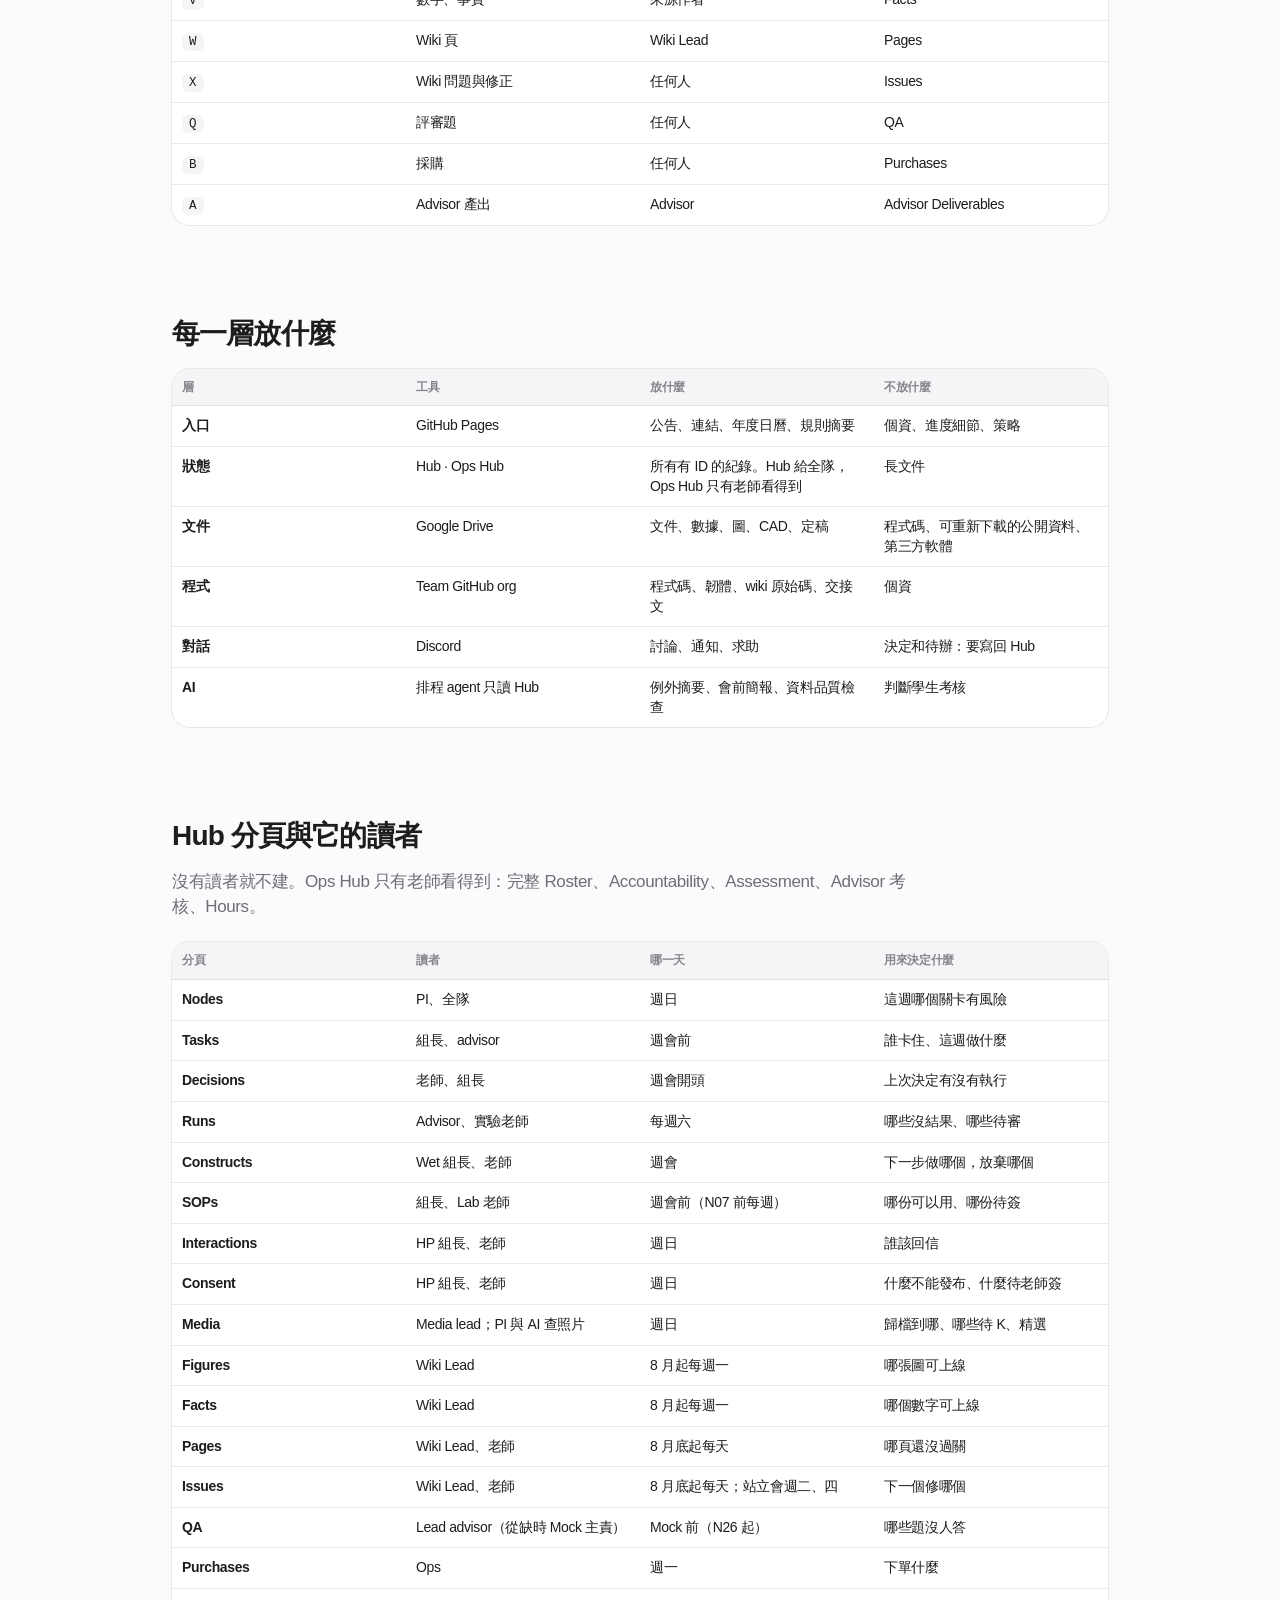
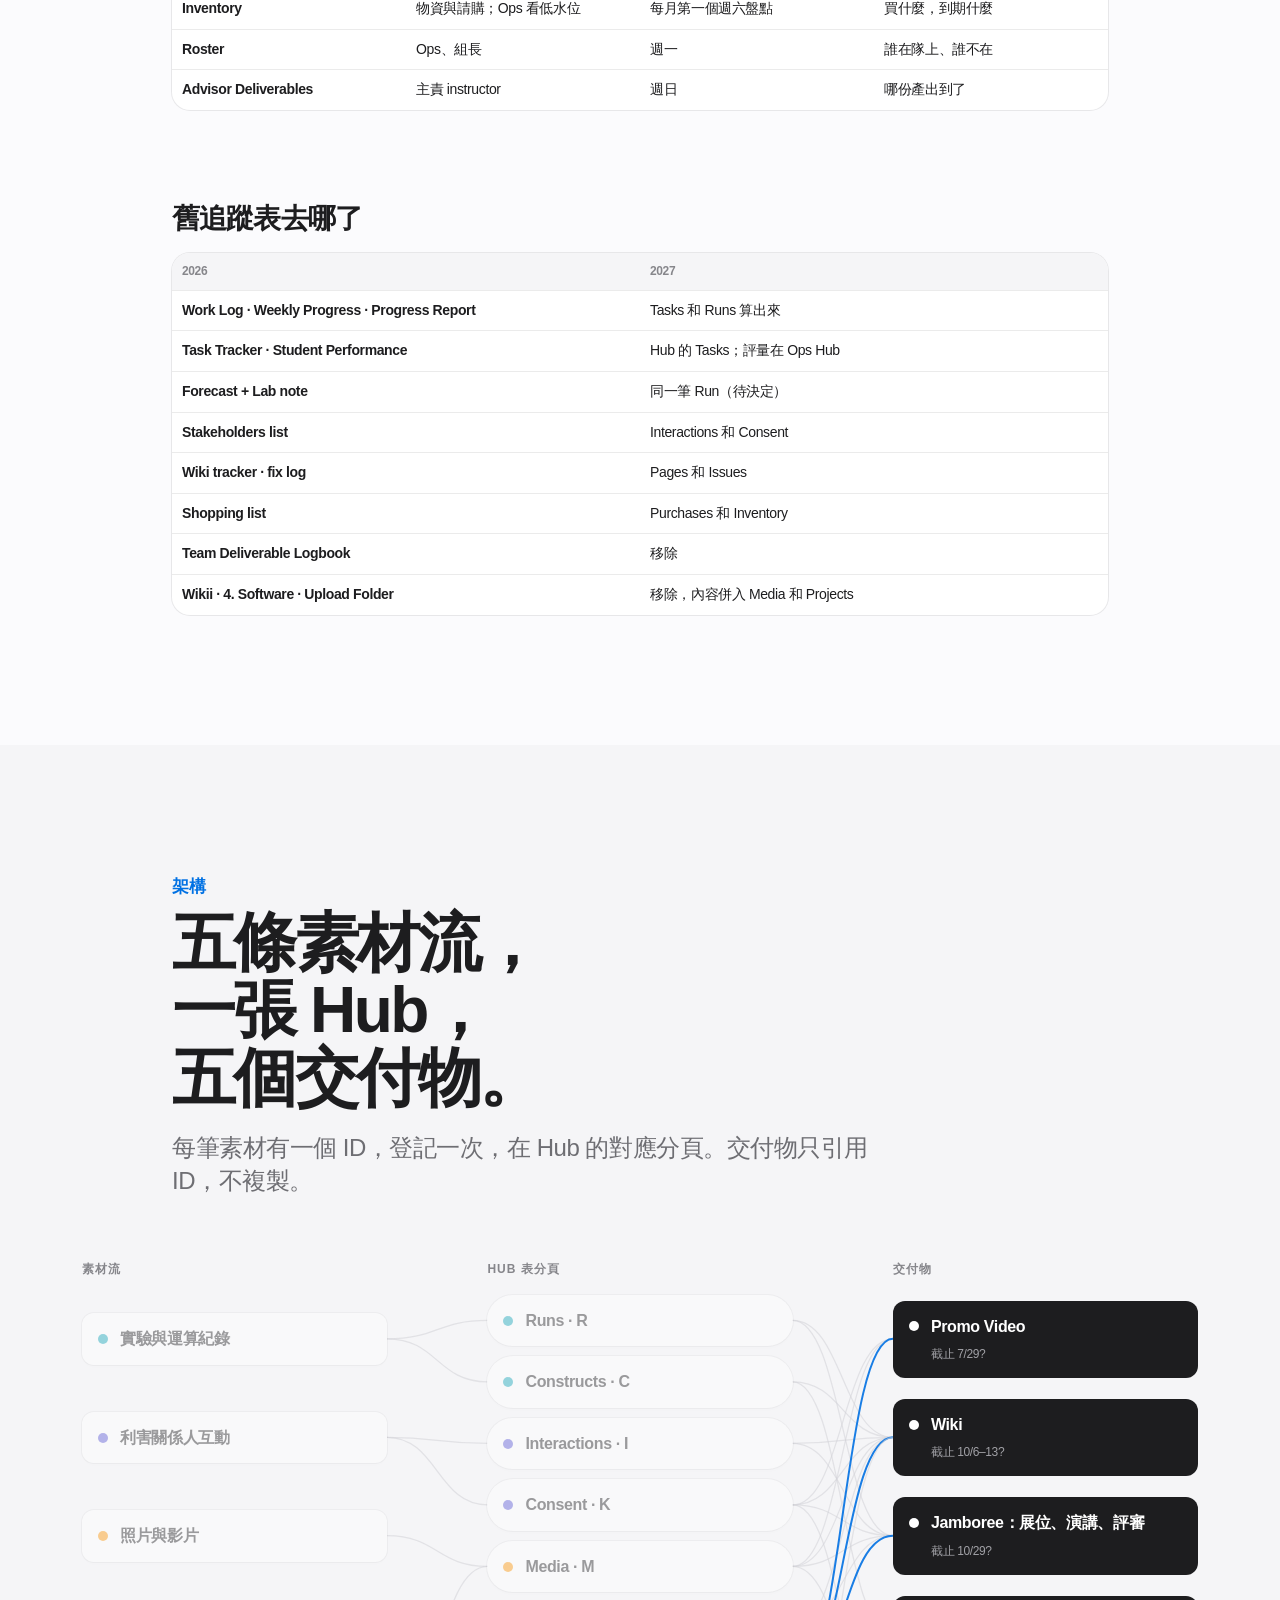
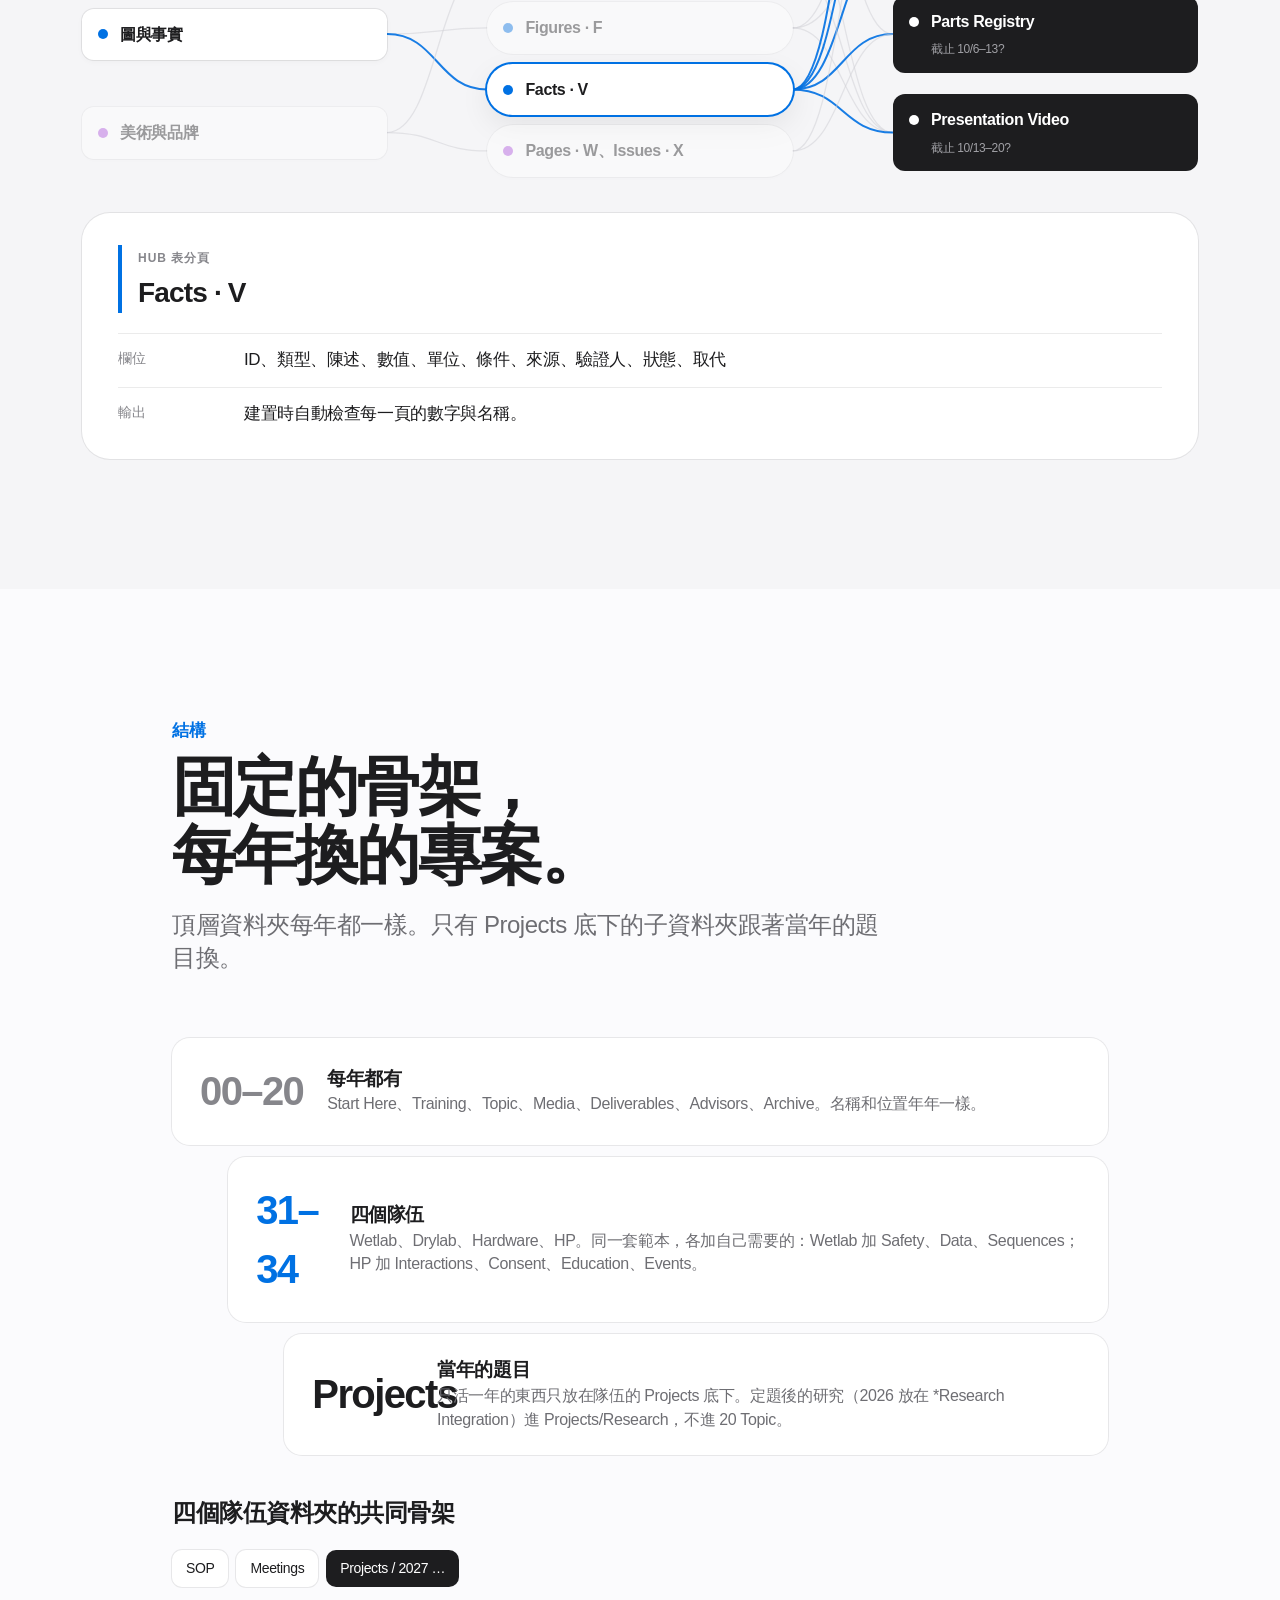
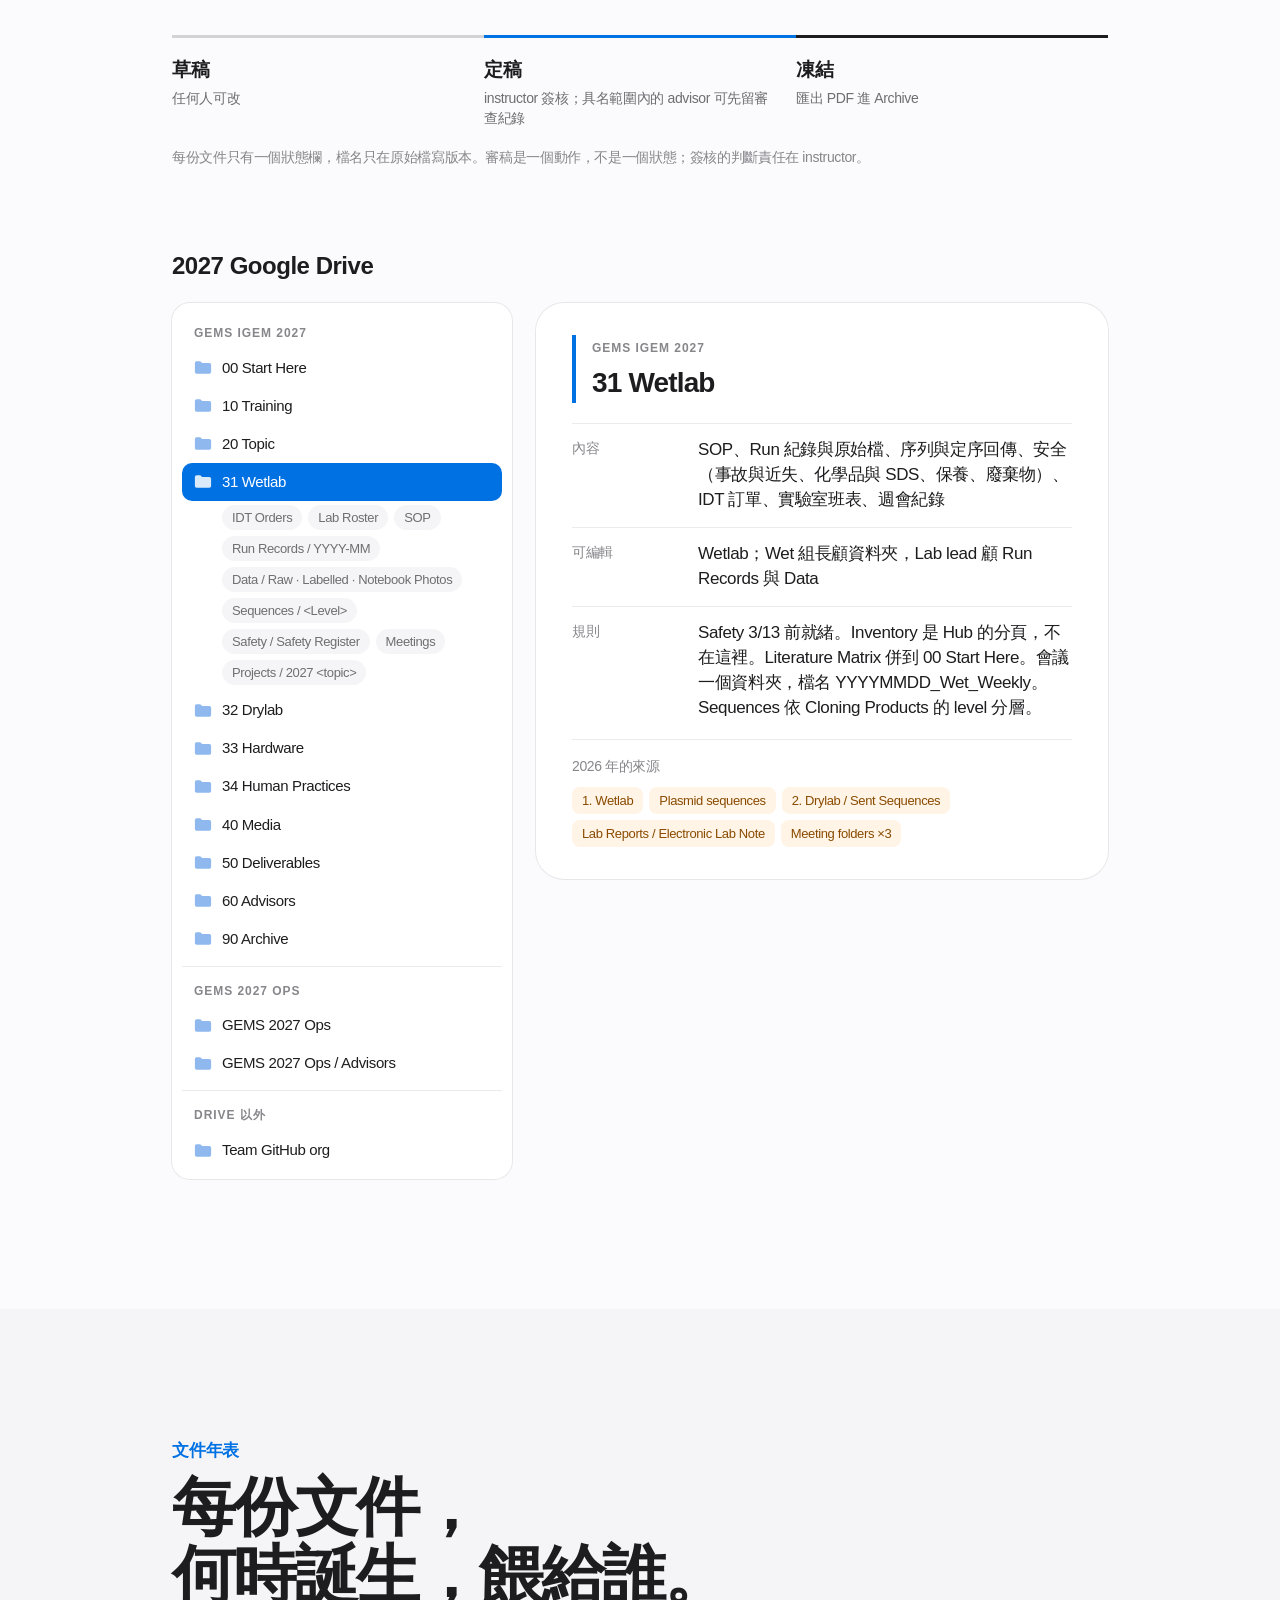
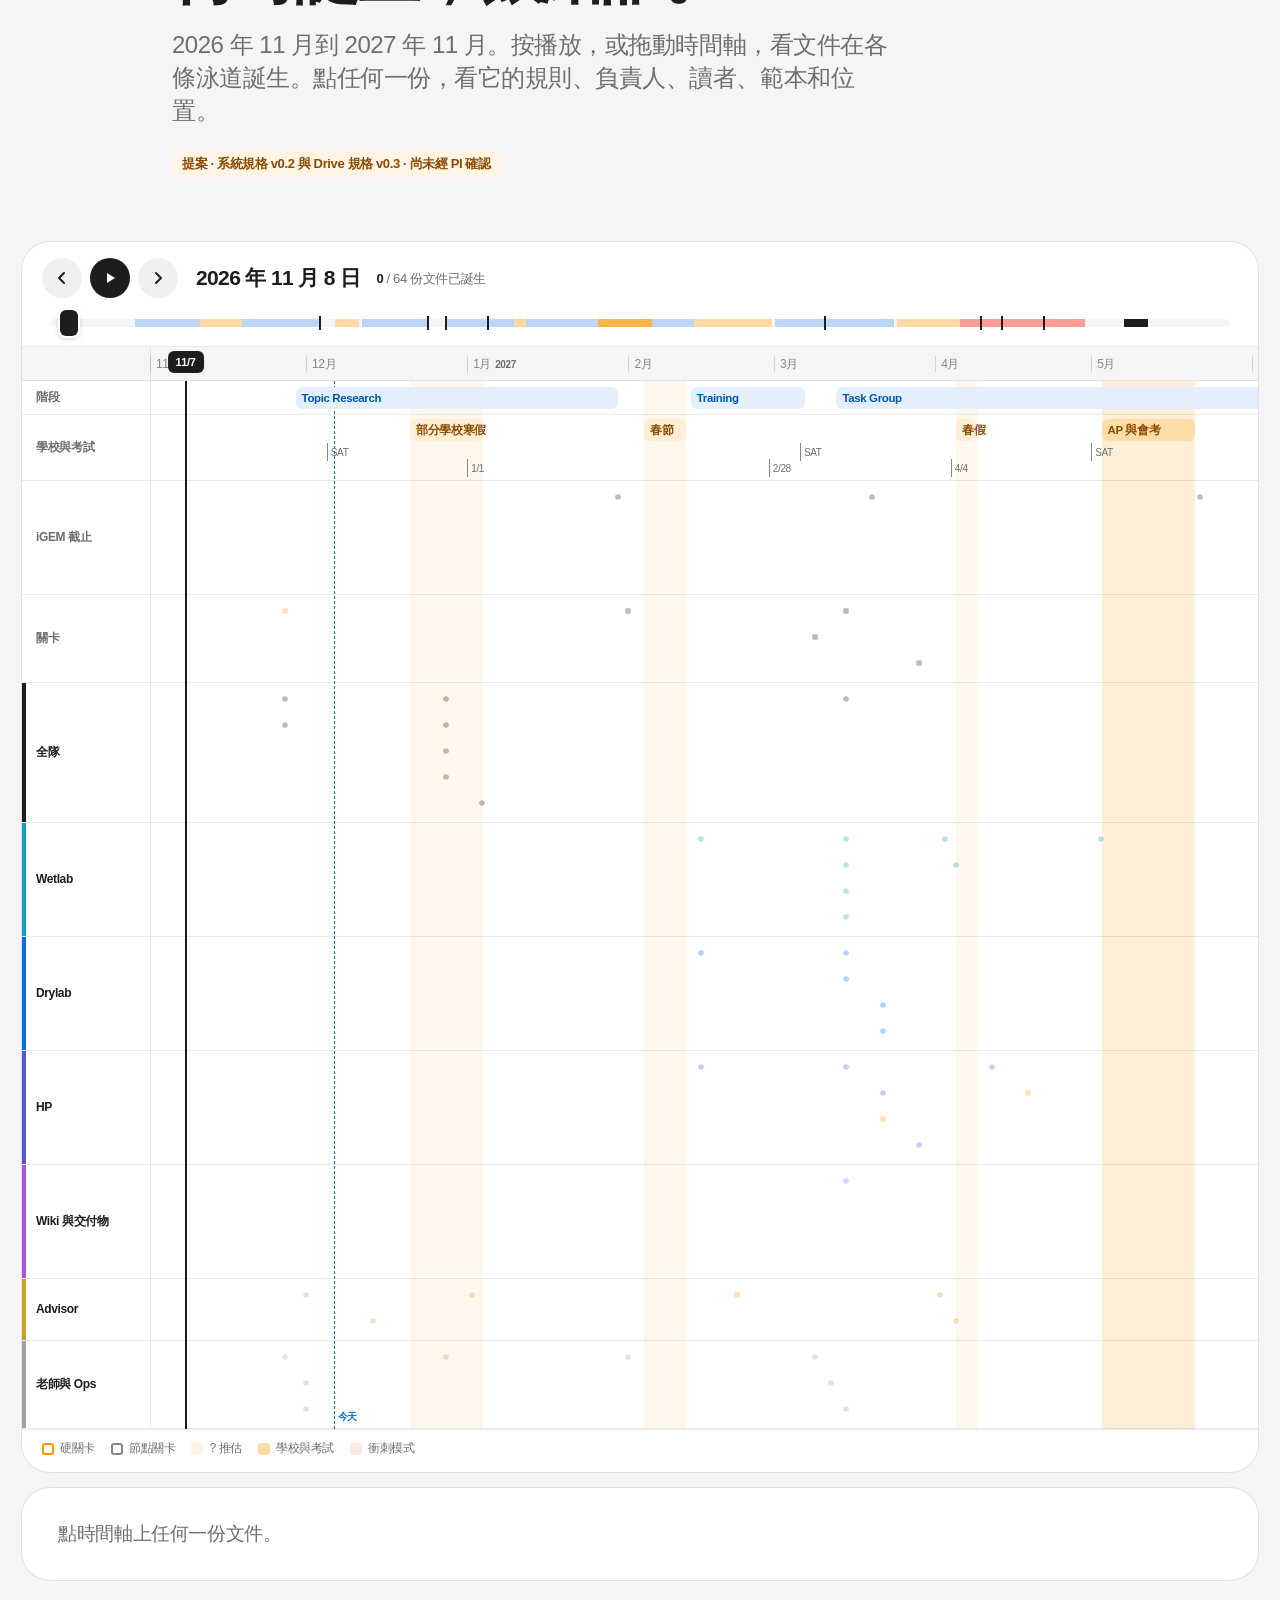
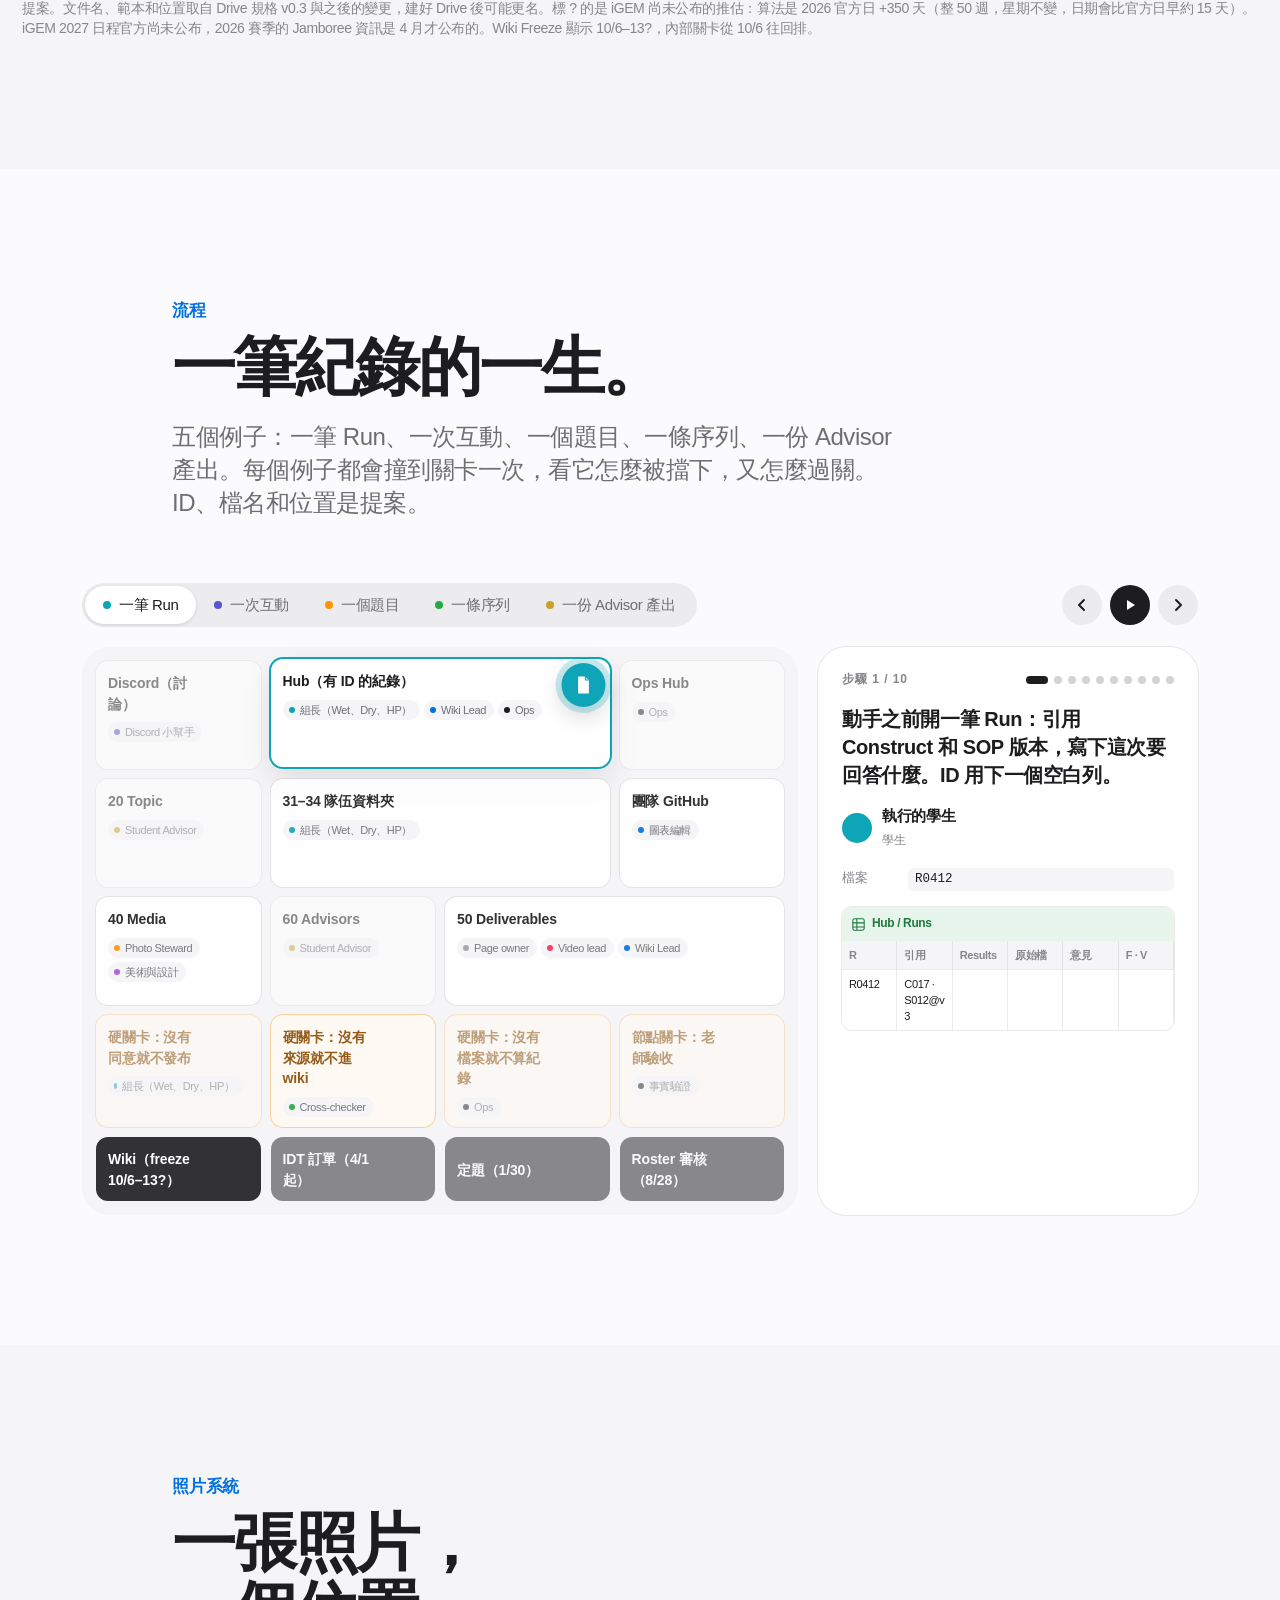
==== commit db91ba6d: "Add the iGEM Village, photo system and detailed People; sync to Drive spec v0.3 People is rebuilt fr" ====
--- a/index.html
+++ b/index.html
@@ -22,6 +22,7 @@
       <a href="#year" data-i18n="nav.year"></a>
       <a href="#flow" data-i18n="nav.flow"></a>
       <a href="#people" data-i18n="nav.people"></a>
+      <a href="#village" data-i18n="nav.village"></a>
       <a href="#advisor" data-i18n="nav.advisor"></a>
       <a href="#timeline" data-i18n="nav.time"></a>
       <a href="#facts" data-i18n="nav.facts"></a>
@@ -40,7 +41,7 @@
   <h1 class="display" data-i18n="hero.title"></h1>
   <p class="lede" data-i18n="hero.sub"></p>
   <div class="stats">
-    <div><b>≈28</b><span data-i18n="stat.people"></span></div>
+    <div><b>≈30</b><span data-i18n="stat.people"></span></div>
     <div><b>17</b><span data-i18n="stat.streams"></span></div>
     <div><b>3</b><span data-i18n="stat.registers"></span></div>
     <div><b>36</b><span data-i18n="stat.deadlines"></span></div>
@@ -198,14 +199,59 @@
   </div>
 </section>
 
-<section class="sec sec--alt" id="people">
+<section class="sec sec--alt" id="photo">
+  <div class="wrap">
+    <p class="eyebrow" data-i18n="ph.eyebrow"></p>
+    <h2 class="headline" data-i18n="ph.title"></h2>
+    <p class="lede" data-i18n="ph.sub"></p>
+    <h3 class="adv__h" data-i18n="ph.flow"></h3>
+    <ol class="ph__steps" id="ph-steps"></ol>
+    <h3 class="adv__h" data-i18n="ph.name"></h3>
+    <div id="ph-name"></div>
+    <div class="ph__grid">
+      <div class="acard"><h3 data-i18n="ph.home"></h3><dl class="ph__dl" id="ph-home"></dl></div>
+      <div class="acard"><h3 data-i18n="ph.duty"></h3><dl class="ph__dl" id="ph-duty"></dl></div>
+    </div>
+    <h3 class="adv__h" data-i18n="ph.rules"></h3>
+    <ul class="alist alist--ok" id="ph-rules"></ul>
+    <p class="note"><button class="rc__go" id="ph-village"></button></p>
+  </div>
+</section>
+
+<section class="sec" id="people">
   <div class="wrap">
     <p class="eyebrow" data-i18n="ppl.eyebrow"></p>
     <h2 class="headline" data-i18n="ppl.title"></h2>
     <p class="lede" data-i18n="ppl.sub"></p>
-    <div class="crowd" id="crowd"></div>
-    <div class="roles" id="roles"></div>
+    <p class="ptag" id="ppl-tag"></p>
+    <div class="crowd crowd--4" id="crowd"></div>
+    <div class="rules5" id="ppl-rules"></div>
+    <div class="pl">
+      <h3 class="adv__h" data-i18n="ppl.load"></h3>
+      <p class="adv__p" data-i18n="ppl.load.sub"></p>
+      <div class="pl__chart" id="ppl-load"></div>
+    </div>
+    <h3 class="adv__h" data-i18n="ppl.cat"></h3>
+    <div class="pp__bar">
+      <div class="pp__tabs" id="ppl-tabs"></div>
+      <input class="pp__q" id="ppl-q" type="search" autocomplete="off">
+    </div>
+    <div id="ppl-list"></div>
     <p class="note" data-i18n="ppl.note"></p>
+    <h3 class="adv__h" id="ppl-tbd-h" data-i18n="ppl.tbd"></h3>
+    <ol class="advtbd" id="ppl-tbd"></ol>
+  </div>
+</section>
+
+<section class="sec sec--alt" id="village">
+  <div class="wrap">
+    <p class="eyebrow" data-i18n="vg.eyebrow"></p>
+    <h2 class="headline" data-i18n="vg.title"></h2>
+    <p class="lede" data-i18n="vg.sub"></p>
+    <p class="ptag" data-i18n="vg.tag"></p>
+  </div>
+  <div class="wrap wrap--wide wrap--vg">
+    <div class="vg" id="vg-root"></div>
   </div>
 </section>
 
@@ -314,6 +360,7 @@
 <footer class="foot"><p data-i18n="foot.line"></p></footer>
 
 <script src="assets/data.js"></script>
+<script src="assets/village.js"></script>
 <script src="assets/app.js"></script>
 </body>
 </html>
--- a/assets/style.css
+++ b/assets/style.css
@@ -807,3 +807,418 @@
   .yr__links path { transition: none; }
   .fgate { animation: none; }
 }
+
+/* Twelve nav links need more room than the old 1024 cap. */
+.nav__in { max-width: 1120px; }
+@media (max-width: 1120px) {
+  .nav__links { display: none; }
+  .lang { margin-left: auto; }
+}
+.flow { grid-template-columns: minmax(0, 1fr) 380px; }
+.tile { min-width: 0; }
+.chip { max-width: 100%; overflow: hidden; text-overflow: ellipsis; }
+@media (max-width: 1120px) {
+  .flow { grid-template-columns: minmax(0, 1fr); }
+  .fpanel__act { min-height: 0; }
+}
+
+/* ---------- people: seats and catalogue ---------- */
+.crowd--4 { grid-template-columns: 30fr 22fr 10fr 12fr; align-items: start; margin-top: 40px; gap: 24px; }
+.crowd--4 .crowd__dots { gap: 6px; }
+.seat { width: 18px !important; height: 18px !important; background: var(--c) !important; opacity: .9; }
+.seat--sec { background: transparent !important; box-shadow: inset 0 0 0 2px var(--c); }
+.seat--adv { background: var(--gold) !important; }
+.seat--adult { background: #56606e !important; }
+.rules5 { display: grid; grid-template-columns: repeat(auto-fit, minmax(190px, 1fr)); gap: 12px; margin-top: 48px; }
+.rules5 .acard { padding: 18px 20px; }
+.rules5 h3 { font-size: 16px; margin-bottom: 8px; }
+.rules5 .acard__note { font-size: 14px; }
+.pl__chart { display: grid; grid-template-columns: repeat(13, 1fr); gap: 6px; margin-top: 18px; }
+.pl__m { display: flex; flex-direction: column; align-items: center; gap: 4px; font-size: 11px; color: var(--ink-3); }
+.pl__v { font-variant-numeric: tabular-nums; }
+.pl__b { width: 100%; max-width: 40px; height: 72px; background: var(--alt); border-radius: 5px; position: relative; overflow: hidden; }
+.pl__b i { position: absolute; left: 0; right: 0; bottom: 0; background: #a9b4c2; border-radius: 3px; }
+.pl__m.is-hot .pl__b i { background: var(--orange); }
+.pl__m.is-hot .pl__v { color: #a55f00; font-weight: 600; }
+.pp__bar { display: flex; flex-wrap: wrap; gap: 12px; align-items: center; justify-content: space-between; margin-bottom: 22px; }
+.pp__tabs { display: flex; flex-wrap: wrap; gap: 6px; }
+.pp__tabs button { display: inline-flex; align-items: center; gap: 6px; font-size: 13px; padding: 6px 12px; border-radius: 999px; background: rgba(0,0,0,.05); color: var(--ink-2); transition: background .2s, color .2s; }
+.pp__tabs button i { width: 8px; height: 8px; border-radius: 50%; background: var(--c); }
+.pp__tabs button[aria-pressed="true"] { background: var(--ink); color: #fff; }
+.pp__q, .vg__find input { font: inherit; font-size: 14px; letter-spacing: normal; padding: 8px 14px; border-radius: 999px; border: 1px solid var(--line); background: #fff; min-width: 0; width: 280px; max-width: 100%; color: var(--ink); }
+.rcg { margin-top: 26px; }
+.rcg__h { display: flex; flex-wrap: wrap; align-items: baseline; gap: 4px 10px; font-size: 18px; margin-bottom: 14px; }
+.rcg__h i { width: 10px; height: 10px; border-radius: 50%; background: var(--c); align-self: center; }
+.rcg__h small { font-size: 13px; font-weight: 400; color: var(--ink-3); flex-basis: 100%; letter-spacing: 0; }
+.rcg__grid { display: grid; grid-template-columns: repeat(auto-fill, minmax(290px, 1fr)); gap: 12px; }
+.rc { background: var(--alt); border-radius: var(--r-sm); padding: 16px 18px; display: flex; flex-direction: column; gap: 8px; border-top: 3px solid var(--c); min-width: 0; }
+.rc__top { display: flex; align-items: baseline; gap: 8px; }
+.rc__top code { font-family: var(--mono); font-size: 11px; color: var(--ink-3); }
+.rc__top h4 { font-size: 16px; flex: 1; min-width: 0; }
+.rc__n { font-size: 12px; font-weight: 600; color: var(--ink-3); white-space: nowrap; font-variant-numeric: tabular-nums; }
+.rc__own { font-size: 14px; font-weight: 600; line-height: 1.35; }
+.rc__d { display: grid; gap: 5px; font-size: 12.5px; color: var(--ink-2); line-height: 1.4; }
+.rc__d > div { display: grid; grid-template-columns: 46px 1fr; gap: 8px; }
+.rc__d dt { color: var(--ink-3); font-weight: 600; }
+.rc__d dd { min-width: 0; overflow-wrap: anywhere; }
+.rc__t { display: flex; align-items: center; gap: 8px; }
+.rc__f { display: flex; flex-wrap: wrap; gap: 3px 6px; }
+.rc__f code, .rc__d code { font-family: var(--mono); font-size: 10.5px; background: rgba(0,0,0,.05); padding: 0 4px; border-radius: 4px; }
+.rc__note { font-size: 12px; color: var(--ink-3); line-height: 1.4; }
+.rc__go { font-size: 12.5px; color: var(--accent); align-self: flex-start; margin-top: auto; padding: 2px 0; }
+.rc__go:hover { text-decoration: underline; }
+.spark { display: inline-flex; align-items: flex-end; gap: 1.5px; height: 16px; flex: none; }
+.spark i { width: 3.5px; background: var(--c, #a9b4c2); border-radius: 1px; opacity: .55; }
+.spark i.is-now { opacity: 1; outline: 1px solid var(--ink); }
+.ylink--a { display: inline-flex; }
+
+/* ---------- photo system ---------- */
+.ph__steps { list-style: none; display: grid; grid-template-columns: repeat(5, 1fr); gap: 10px; position: relative; }
+.ph__steps li { background: #fff; border-radius: var(--r-sm); padding: 14px 16px; box-shadow: 0 0 0 1px var(--hair); display: flex; flex-direction: column; gap: 8px; min-width: 0; }
+.ph__n { width: 24px; height: 24px; border-radius: 50%; display: grid; place-items: center; background: var(--pink); color: #fff; font-size: 13px; font-weight: 600; }
+.ph__steps h4 { font-size: 15px; }
+.ph__steps small { font-size: 12px; color: var(--ink-3); display: block; }
+.ph__steps p { font-size: 13px; color: var(--ink-2); line-height: 1.42; margin-top: 4px; }
+.ph__file { display: flex; flex-wrap: wrap; align-items: center; gap: 1px; font-family: var(--mono); font-size: 15px; background: #fff; padding: 14px 16px; border-radius: var(--r-sm); box-shadow: 0 0 0 1px var(--hair); }
+.ph__file i { font-style: normal; color: var(--ink-3); }
+.ph__seg { font-family: inherit; padding: 2px 5px; border-radius: 5px; background: rgba(255,45,85,.08); }
+.ph__seg[aria-pressed="true"] { background: var(--pink); color: #fff; }
+.ph__mean { font-size: 14px; color: var(--ink-2); margin-top: 10px; }
+.ph__mean code { font-family: var(--mono); font-size: 13px; }
+.ph__grid { display: grid; grid-template-columns: 1fr 1fr; gap: 12px; margin-top: 26px; }
+.ph__dl { display: grid; gap: 10px; font-size: 14px; }
+.ph__dl .kv { display: block; }
+.ph__dl dt { font-size: 12px; font-weight: 600; color: var(--ink-3); }
+.ph__dl code { font-family: var(--mono); font-size: 12px; overflow-wrap: anywhere; }
+
+/* ---------- iGEM Village ---------- */
+.wrap--vg { max-width: 1400px; margin-top: 40px; }
+.vg { --vg-ground: #e4f0d3; --vg-leaf: #74b56b; --vg-leaf2: #5ea25a; --vg-bloom: #ffb7c9; --vg-sky1: #d4ecfa; --vg-sky2: #f3f7e8; --vg-night: 0; position: relative; }
+.vg__skip { position: absolute; left: -9999px; }
+.vg__skip:focus { left: 8px; top: 8px; z-index: 5; background: #fff; padding: 6px 12px; border-radius: 8px; box-shadow: 0 2px 10px rgba(0,0,0,.2); }
+.vg__top { background: #fff; border-radius: var(--r-md) var(--r-md) 0 0; padding: 14px 18px 10px; box-shadow: 0 0 0 1px var(--hair); }
+.vg__ctl { display: flex; align-items: center; gap: 14px; flex-wrap: wrap; }
+.vg__now { display: flex; flex-wrap: wrap; align-items: center; gap: 4px 12px; flex: 1; min-width: 0; font-size: 13px; color: var(--ink-2); }
+.vg__date { font-size: 17px; font-weight: 600; color: var(--ink); letter-spacing: -.02em; }
+.vg__pills { display: inline-flex; gap: 6px; flex-wrap: wrap; }
+.vg__pills em { font-style: normal; font-size: 12px; padding: 2px 8px; border-radius: 999px; background: rgba(0,113,227,.1); color: #0058b0; }
+.vg__pills em.is-crunch { background: #ffefd6; color: #8a4b00; }
+.vg__pills em.is-trip { background: #efe7fb; color: #6b2fb3; }
+.vg__pills em.is-soft { background: rgba(0,0,0,.05); color: var(--ink-2); }
+.vg__load { display: inline-flex; align-items: center; gap: 6px; font-size: 12px; font-variant-numeric: tabular-nums; }
+.vg__load i { width: 44px; height: 6px; border-radius: 3px; background: linear-gradient(90deg, var(--orange) var(--u), rgba(0,0,0,.08) var(--u)); display: inline-block; }
+.vg__ev { display: inline-flex; gap: 6px; align-items: center; font-size: 13px; font-weight: 600; color: var(--ink); background: #fff7e0; padding: 3px 10px; border-radius: 999px; box-shadow: inset 0 0 0 1px #f0dfa8; }
+.vg__ev code { font-family: var(--mono); font-size: 11px; color: #8a6d00; }
+.vg__mode button { font-size: 13px; padding: 5px 14px; }
+.vg__scrub { position: relative; margin-top: 12px; padding-bottom: 18px; }
+.vg__track { position: absolute; left: 0; right: 0; top: 10px; height: 6px; border-radius: 3px; background: rgba(0,0,0,.08); }
+.vg__track i { position: absolute; left: 0; top: 0; bottom: 0; background: var(--accent); border-radius: 3px; }
+.vg__track b { position: absolute; top: -2px; width: 2px; height: 10px; background: #8d97a5; border-radius: 1px; }
+.vg__track b.big { top: -4px; height: 14px; width: 3px; background: var(--orange); }
+#vg-range { position: relative; display: block; width: 100%; margin: 0; height: 26px; background: transparent; -webkit-appearance: none; appearance: none; cursor: pointer; }
+#vg-range::-webkit-slider-runnable-track { height: 26px; background: transparent; }
+#vg-range::-moz-range-track { background: transparent; }
+#vg-range::-webkit-slider-thumb { -webkit-appearance: none; width: 22px; height: 22px; margin-top: 2px; border-radius: 50%; background: #fff; box-shadow: 0 1px 4px rgba(0,0,0,.35), 0 0 0 1px rgba(0,0,0,.06); }
+#vg-range::-moz-range-thumb { width: 22px; height: 22px; border: 0; border-radius: 50%; background: #fff; box-shadow: 0 1px 4px rgba(0,0,0,.35); }
+.vg__months { position: absolute; left: 0; right: 0; bottom: 0; height: 16px; font-size: 11px; color: var(--ink-3); }
+.vg__months span { position: absolute; transform: translateX(0); white-space: nowrap; }
+.vg__find { display: flex; flex-wrap: wrap; align-items: center; gap: 8px 10px; background: #fff; padding: 10px 18px 12px; box-shadow: 0 0 0 1px var(--hair); margin-top: 1px; }
+.vg__findl { font-size: 14px; font-weight: 600; }
+.vg__find input { width: 200px; padding: 6px 12px; font-size: 13px; }
+.vg__chips { display: flex; flex-wrap: wrap; gap: 5px; }
+.vg__chips button { font-size: 12.5px; padding: 4px 10px; border-radius: 999px; background: rgba(0,0,0,.05); color: var(--ink-2); }
+.vg__chips button[aria-pressed="true"] { background: var(--ink); color: #fff; }
+.vg__results { display: flex; flex-wrap: wrap; gap: 6px; flex-basis: 100%; }
+.vg__results:empty { display: none; }
+.vg__results button { display: inline-flex; align-items: center; gap: 6px; font-size: 13px; padding: 4px 10px; border-radius: 8px; background: #f5f7fa; box-shadow: inset 0 0 0 1px var(--hair); }
+.vg__results i { width: 8px; height: 8px; border-radius: 50%; background: var(--c); }
+.vg__results small { color: var(--ink-3); font-size: 11px; }
+.vg__body { position: relative; margin-top: 1px; }
+.vg__stage { overflow: auto; -webkit-overflow-scrolling: touch; touch-action: pan-x pan-y; overscroll-behavior-x: contain; background: var(--vg-ground); border-radius: 0 0 var(--r-md) var(--r-md); box-shadow: 0 0 0 1px var(--hair); }
+.vg__canvas { position: relative; width: 100%; aspect-ratio: 16 / 10; }
+.vg__world, .vg__life { position: absolute; inset: 0; width: 100%; height: 100%; display: block; }
+.vg__life { pointer-events: none; }
+.vg__life .v .hit, .vg__life .cat .hit { pointer-events: all; cursor: pointer; fill: transparent; }
+.vg__life .v, .vg__life .cat { pointer-events: auto; }
+
+/* world: materials */
+.vg__world { font-family: var(--font); user-select: none; -webkit-user-select: none; }
+.sk1 { stop-color: var(--vg-sky1); transition: stop-color 1s; }
+.sk2 { stop-color: var(--vg-sky2); transition: stop-color 1s; }
+.sun { fill: #ffe39a; opacity: .92; transition: cx 1s, cy 1s, fill 1s; }
+.is-dark .sun { fill: #eef1fb; }
+.stars { fill: #fff; opacity: 0; transition: opacity 1s; }
+.is-stars .stars { opacity: .85; }
+.eiffel { fill: #d8d3ee; opacity: 0; transition: opacity 1s; }
+.is-trip .eiffel { opacity: .85; }
+.m3 { fill: #c6d6d4; transition: fill 1s; }
+.m2 { fill: #a9c3b1; transition: fill 1s; }
+.is-dark .m3 { fill: #6f7d94; }
+.is-dark .m2 { fill: #66808a; }
+.ground { fill: var(--vg-ground); transition: fill 1s; }
+.plot { fill: var(--c); fill-opacity: .075; stroke: var(--c); stroke-opacity: .35; stroke-width: 2; stroke-dasharray: 1 7; stroke-linecap: round; }
+.river { fill: none; stroke: #b4dbe8; stroke-width: 44; stroke-linecap: round; transition: stroke 1s; }
+.river2 { fill: none; stroke: #cfe9f1; stroke-width: 26; stroke-linecap: round; transition: stroke 1s; }
+.road { fill: none; stroke: #d9d0b8; stroke-width: 15; stroke-linecap: round; stroke-linejoin: round; }
+.road2 { fill: none; stroke: #f4eedd; stroke-width: 11; stroke-linecap: round; stroke-linejoin: round; }
+.spur { fill: none; stroke: #f4eedd; stroke-width: 5; stroke-linecap: round; }
+.brd { fill: #e7d8b8; stroke: #8a7a5c; stroke-width: 1; }
+.kb { stroke: #b9a47c; stroke-width: 1.2; }
+.rail line { stroke: #9d9483; stroke-width: 1.6; }
+.rail .tie { stroke: #b8ae99; stroke-width: 2.4; }
+.lanterns { opacity: 0; transition: opacity .6s; }
+.is-lantern .lanterns { opacity: 1; }
+.ac2 { fill: #ff5b4a; stroke: #1d1d1f; stroke-width: .8; }
+.vg__world .kl { stroke: #1d1d1f; stroke-opacity: .68; stroke-width: 1.2; fill: none; stroke-linecap: round; }
+.tr { stroke: #7a6248; stroke-width: 3; stroke-linecap: round; }
+.tr2 { stroke: var(--vg-leaf2); stroke-width: 2.2; stroke-linecap: round; transition: stroke 1s; }
+.lf { fill: var(--vg-leaf); stroke: #1d1d1f; stroke-opacity: .35; stroke-width: .9; transition: fill 1s; }
+.lf2 { fill: var(--vg-leaf2); opacity: .55; transition: fill 1s; }
+.bl1 { fill: var(--vg-bloom); transition: fill 1s; }
+.shd { fill: #1d2a1a; opacity: .13; }
+.wf, .wb, .wd, .ws, .wds, .ro, .rd, .ac, .dr, .wo, .aw2, .cr, .sg, .sgw, .pv, .gl, .wat, .ston, .hz, .bb, .bk, .fl, .br, .st, .dw, .pl, .cu, .ph1, .ph2, .lb, .pi, .bl, .lp { stroke: #1d1d1f; stroke-opacity: .58; stroke-width: 1; stroke-linejoin: round; }
+.wf { fill: #fffdf7; }
+.wb { fill: #f4efe4; }
+.wd { fill: #e6e2d8; }
+.ws { fill: #dcd6c9; }
+.wds { fill: #c9c4b8; }
+.ro { fill: var(--c); filter: brightness(.82) saturate(.92); }
+.rd { fill: var(--c); filter: brightness(.68); }
+.ac { fill: var(--c); }
+.aw2 { fill: #fff; }
+.dr { fill: var(--c); filter: brightness(.74); }
+.kn { fill: #ffe39a; }
+.wo { fill: #b7c4ce; }
+.cr { fill: #d8bd8c; }
+.sg { fill: #fff; }
+.sgw { fill: #fff8e6; }
+.pv { fill: #ece5d3; }
+.gl { fill: #cfe6f2; }
+.wat { fill: #8ac4dd; }
+.ston { fill: #cfcabf; }
+.hz { fill: #ffd60a; }
+.bb { fill: #39424d; }
+.bk { fill: #a57a4f; }
+.fl { fill: #ff8fa3; }
+.br { fill: #b56a4d; }
+.st { fill: #eee8da; }
+.dw { fill: #f0e9d9; }
+.pl { fill: #ddd2bc; }
+.cu { fill: #c8283c; }
+.ph1 { fill: #cfe3ee; }
+.ph2 { fill: #f4dcc3; }
+.lb { stroke: #e0392b; stroke-width: 3; stroke-opacity: 1; }
+.pi { fill: none; stroke-width: 2.6; stroke: #7f8894; stroke-opacity: 1; stroke-linecap: round; }
+.bl { fill: #e6b422; }
+.lp { fill: #fff2c4; }
+.red { fill: #c8283c; }
+.vg__world .kw { stroke: #fff; stroke-opacity: .8; stroke-width: 1.4; }
+.vg__world .kp { stroke: #6e5a42; stroke-width: 3; stroke-linecap: round; }
+.vg__world .kr { stroke: #8a7558; stroke-width: 2; }
+.vg__world .kg { stroke: #1d1d1f; stroke-opacity: .7; stroke-width: 3; }
+.cv { fill: none; stroke: #fff; stroke-width: 1.4; }
+.fence, .lant { fill: none; stroke: #1d1d1f; stroke-opacity: .6; stroke-width: 1.2; }
+.tk { fill: #1d1d1f; font-weight: 600; }
+.tkb { fill: #1d1d1f; font-weight: 700; }
+.tkw { fill: #fff; font-weight: 800; }
+.hand { stroke: #1d1d1f; stroke-width: 2; stroke-linecap: round; }
+.hand2 { stroke: var(--c); stroke-width: 1.6; stroke-linecap: round; }
+.pH { fill: #fffdf7; stroke: #1d1d1f; stroke-width: .7; }
+.pB { fill: var(--c); stroke: #1d1d1f; stroke-width: .7; }
+.sp2 .pH, .sp2 .pB { fill: #fff; fill-opacity: .55; stroke: var(--c); stroke-width: 1; stroke-dasharray: 1.4 1; }
+.night { fill: #0c1538; opacity: var(--vg-night); pointer-events: none; transition: opacity 1s; }
+.li { pointer-events: none; }
+.wl { fill: #ffd257; opacity: 0; transition: opacity .7s; }
+.li.h1 .l1, .li.h2 .l1, .li.h2 .l2, .li.h3 .l1, .li.h3 .l2, .li.h3 .l3 { opacity: 1; }
+.redglow { fill: #ff4a3d; }
+.b { cursor: pointer; outline: none; transition: opacity .3s; }
+.b .hit { fill: transparent; stroke: none; }
+.b:hover .hit, .b.is-sel .hit { fill: rgba(255,255,255,.42); stroke: var(--c); stroke-width: 2; }
+.b:focus-visible .hit { fill: rgba(255,255,255,.5); stroke: var(--accent); stroke-width: 3.5; }
+.b--empty > :not(.hit) { opacity: .55; stroke-dasharray: 3 3; }
+.b--empty .wf, .b--empty .ro, .b--empty .ws, .b--empty .rd { fill-opacity: .4; }
+.b.is-idle .sp, .b.is-idle .sp2 { display: none; }
+.has-q .b:not(.is-hit), .has-dist .b:not(.is-dist) { opacity: .28; }
+.tagb { fill: #fff; stroke: rgba(0,0,0,.12); }
+.tagt { fill: #1d1d1f; font-weight: 600; }
+.dl { pointer-events: none; }
+.tagw { opacity: 0; pointer-events: none; transition: opacity .15s; }
+.tagw.on, .show-tags .tagw { opacity: 1; }
+.is-dark .plot { stroke-opacity: .6; }
+
+/* life layer */
+.rip { fill: none; stroke: #fff; stroke-width: 1.4; stroke-linecap: round; opacity: .7; animation: vgRip 5s ease-in-out infinite; }
+@keyframes vgRip { 0%, 100% { opacity: .25; transform-box: fill-box; } 50% { opacity: .8; } }
+.cloud { animation: vgCloud 110s linear infinite; }
+.cloud path { fill: #fff; opacity: .78; }
+.is-dark .cloud path { opacity: .16; }
+@keyframes vgCloud { from { transform: translateX(-260px); } to { transform: translateX(1700px); } }
+.smoke { opacity: 0; transition: opacity .6s; }
+.smoke.on { opacity: 1; }
+.smoke circle { fill: #fff; opacity: 0; animation: vgSmoke 3.6s ease-out infinite; }
+.smoke:not(.on) circle { animation: none; }
+@keyframes vgSmoke { 0% { opacity: 0; transform: translate(0,0); } 25% { opacity: .75; } 100% { opacity: 0; transform: translate(10px,-34px) scale(1.7); } }
+.halo { opacity: 0; transition: opacity 1s; }
+.is-crunch .halo { opacity: 1; animation: vgHalo 3.4s ease-in-out infinite; }
+@keyframes vgHalo { 0%, 100% { opacity: .78; } 50% { opacity: 1; } }
+.fx { display: none; }
+.fx.on { display: block; }
+.pt { fill: var(--vg-bloom); animation: vgFall 10s linear infinite; transform: translate(var(--x), -20px); }
+.pt.lv { fill: #d48b3f; }
+@keyframes vgFall { from { transform: translate(var(--x), -20px) rotate(0); } to { transform: translate(calc(var(--x) + var(--dx)), 1020px) rotate(420deg); } }
+.rn { stroke: #6f93ad; stroke-width: 1.3; opacity: .55; animation: vgRain 1s linear infinite; transform: translate(var(--x), var(--y)); }
+@keyframes vgRain { from { transform: translate(var(--x), calc(var(--y) - 200px)); } to { transform: translate(calc(var(--x) - 40px), calc(var(--y) + 860px)); } }
+.ff { fill: #ffe873; animation: vgFly 4s ease-in-out infinite; transform: translate(var(--x), var(--y)); }
+@keyframes vgFly { 0%, 100% { opacity: .1; transform: translate(var(--x), var(--y)); } 50% { opacity: .95; transform: translate(calc(var(--x) + 18px), calc(var(--y) - 14px)); } }
+.rt { fill: none; stroke-width: 2.6; stroke-dasharray: 2 7; stroke-linecap: round; animation: vgDash 1.2s linear infinite; }
+.rt--out { stroke: var(--accent); }
+.rt--in { stroke: #8d97a5; }
+@keyframes vgDash { to { stroke-dashoffset: -18; } }
+.ring { fill: rgba(255,255,255,.28); stroke: var(--accent); stroke-width: 2.6; }
+.flagp { fill: #ff3b30; stroke: #1d1d1f; stroke-width: .8; animation: vgFlag 1.1s ease-in-out infinite; transform-origin: 0 -26px; }
+.flag line { stroke: #1d1d1f; stroke-width: 1.4; }
+@keyframes vgFlag { 50% { transform: scaleX(.86) skewY(5deg); } }
+.burst rect { animation: vgBurst 1.5s ease-out forwards; }
+@keyframes vgBurst { 0% { transform: translate(0,0) rotate(0); opacity: 1; } 100% { transform: translate(var(--tx), calc(var(--ty) + 70px)) rotate(var(--r)); opacity: 0; } }
+.v__b { --vc: var(--blue); }
+.vb { fill: var(--vc); stroke: #1d1d1f; stroke-width: 1; stroke-opacity: .75; }
+.vf { fill: #fff8ea; stroke: #1d1d1f; stroke-width: 1; stroke-opacity: .75; }
+.vh { fill: var(--vc); stroke: #1d1d1f; stroke-width: .9; stroke-opacity: .75; filter: brightness(.82); }
+.vs { fill: #1d2a1a; opacity: .18; }
+.vg0 { fill: #fff; }
+.bbk { fill: #39424d; }
+.kv { stroke: #1d1d1f; stroke-width: 1; }
+.lnt { fill: #ffd257; stroke: #1d1d1f; stroke-width: .8; }
+.leg { stroke: #1d1d1f; stroke-width: 2; stroke-linecap: round; stroke-opacity: .8; transform-origin: 0 -5px; animation: vgLeg .42s ease-in-out infinite alternate; }
+.leg.l2 { animation-direction: alternate-reverse; }
+@keyframes vgLeg { from { transform: rotate(-24deg); } to { transform: rotate(24deg); } }
+.dc { fill: #fff; stroke: #1d1d1f; stroke-width: .9; }
+.dct { fill: var(--vc); font-weight: 800; font-family: var(--mono); }
+.v { cursor: pointer; }
+.v--hero .vs { fill: var(--accent); opacity: .45; }
+.tc { fill: #ff3b30; stroke: #1d1d1f; stroke-width: 1; }
+.tc2 { fill: #0071e3; }
+.tw { fill: #fff8e0; stroke: #1d1d1f; stroke-width: .7; }
+.tk0 { fill: #39424d; }
+.catb { fill: #3a3a3c; }
+.catt { fill: none; stroke: #3a3a3c; stroke-width: 2.4; stroke-linecap: round; animation: vgTail 2.2s ease-in-out infinite; transform-origin: 0 -2px; }
+@keyframes vgTail { 50% { transform: rotate(-14deg); } }
+.is-off .vg__life * { animation-play-state: paused !important; }
+.is-trip .gear, .gear { transform-box: fill-box; }
+
+/* panel */
+.vg__panel { position: absolute; right: 12px; top: 12px; bottom: 12px; width: 340px; max-width: calc(100% - 24px); background: rgba(255,255,255,.97); border-radius: var(--r-md); box-shadow: 0 8px 40px rgba(0,0,0,.18), 0 0 0 1px var(--hair); padding: 18px 20px; overflow-y: auto; display: none; }
+.vg__panel.is-open { display: block; }
+.vg__panel.is-left { right: auto; left: 12px; }
+.vg__panel .panel__head { margin-bottom: 10px; padding-left: 12px; padding-right: 26px; }
+.vg__panel h3 { font-size: 21px; letter-spacing: -.02em; margin-top: 2px; }
+.vp__x { position: sticky; float: right; top: 0; width: 26px; height: 26px; margin: -4px -6px 0 0; border-radius: 50%; display: grid; place-items: center; background: rgba(0,0,0,.06); z-index: 1; }
+.vp__x svg { width: 11px; height: 11px; stroke: var(--ink); stroke-width: 2; fill: none; stroke-linecap: round; }
+.vp__hint { font-size: 14px; color: var(--ink-2); }
+.vp__seat { font-size: 12px; color: var(--ink-2); display: block; margin-top: 2px; }
+.vp__seat code, .vp__files code, .vg__panel .vp__row code { font-family: var(--mono); font-size: 11px; }
+.vp__own { font-size: 14.5px; font-weight: 600; line-height: 1.35; }
+.vp__sec { margin-top: 13px; }
+.vp__sec h5 { font-size: 11px; font-weight: 600; text-transform: uppercase; letter-spacing: .06em; color: var(--ink-3); margin: 0 0 6px; }
+.vp__hrs { display: flex; align-items: center; gap: 8px; font-size: 12.5px; color: var(--ink-2); --c: var(--accent); }
+.vp__hrs b { color: var(--ink); font-size: 15px; }
+.vp__list { list-style: none; font-size: 13px; line-height: 1.4; color: var(--ink-2); margin-top: 6px; display: grid; gap: 3px; }
+.vp__list li { padding-left: 11px; position: relative; }
+.vp__list li::before { content: ""; position: absolute; left: 0; top: .55em; width: 5px; height: 5px; border-radius: 50%; background: var(--c); }
+.vp__list code { font-family: var(--mono); font-size: 11px; color: var(--ink); }
+.vp__h { display: block; width: 100%; padding: 6px 9px; border-radius: 8px; background: rgba(0,0,0,.035); margin-bottom: 4px; font-size: 13px; }
+.vp__h:hover { background: rgba(0,0,0,.07); }
+.vp__h b { font-weight: 600; display: block; line-height: 1.25; }
+.vp__h span { font-size: 12px; color: var(--ink-2); line-height: 1.3; display: block; }
+.vp__files { display: flex; flex-wrap: wrap; gap: 3px 6px; }
+.vp__files code { background: rgba(0,0,0,.05); padding: 1px 5px; border-radius: 4px; overflow-wrap: anywhere; }
+.vp__dim { font-size: 12.5px; color: var(--ink-3); }
+.vp__row { display: grid; grid-template-columns: 62px 1fr; gap: 8px; font-size: 13px; margin-top: 8px; }
+.vp__row > span { color: var(--ink-3); font-size: 12px; }
+.vp__row b { font-weight: 500; }
+.vp__note { font-size: 12px; color: var(--ink-3); margin-top: 10px; line-height: 1.4; }
+.vp__week { display: inline-block; margin-top: 12px; font-size: 13px; font-weight: 500; padding: 6px 13px; border-radius: 999px; background: var(--ink); color: #fff; }
+.vp__week--2 { background: rgba(0,0,0,.07); color: var(--ink); }
+.vp__link { color: var(--accent); }
+.vp__tabs { display: flex; flex-wrap: wrap; gap: 4px; margin: 10px 0; }
+.vp__tabs button { font-size: 12px; padding: 3px 9px; border-radius: 999px; background: rgba(0,0,0,.05); }
+.vp__tabs button[aria-pressed="true"] { background: var(--c); color: #fff; }
+.vg__under { display: flex; gap: 14px 22px; flex-wrap: wrap; justify-content: space-between; margin-top: 12px; align-items: flex-start; }
+.vg__jump { display: flex; flex-wrap: wrap; gap: 5px; align-items: center; font-size: 12.5px; color: var(--ink-3); flex: 1; min-width: 260px; }
+.vg__jump button { display: inline-flex; align-items: center; gap: 5px; font-size: 12.5px; padding: 4px 9px; border-radius: 999px; background: #fff; color: var(--ink); box-shadow: 0 0 0 1px var(--hair); }
+.vg__jump button i { width: 7px; height: 7px; border-radius: 50%; background: var(--c); }
+.vg__jump button[aria-pressed="true"] { background: var(--ink); color: #fff; }
+.vg__lbl { margin-left: 4px; }
+.vg__roadw { flex: 1.3; min-width: 280px; }
+.vg__roadw h5 { font-size: 12px; font-weight: 600; color: var(--ink-3); margin: 0 0 6px; }
+.vg__road { display: flex; flex-wrap: wrap; gap: 4px; }
+.vg__road button { display: inline-flex; align-items: center; gap: 5px; font-size: 12px; padding: 3px 9px; border-radius: 8px; background: #fff; box-shadow: 0 0 0 1px var(--hair); color: var(--ink-2); max-width: 100%; }
+.vg__road button i { width: 7px; height: 7px; border-radius: 50%; background: var(--c); flex: none; }
+.vg__road button b { font-family: var(--mono); font-size: 11px; color: var(--ink); }
+.vg__road button.is-sel { box-shadow: 0 0 0 2px var(--accent); }
+.vg__listw { background: #fff; border-radius: 0 0 var(--r-md) var(--r-md); box-shadow: 0 0 0 1px var(--hair); padding: 18px; margin-top: 1px; }
+.vl { margin-top: 20px; }
+.vl h4 { display: flex; flex-wrap: wrap; align-items: baseline; gap: 4px 8px; font-size: 16px; margin-bottom: 8px; }
+.vl h4 i { width: 9px; height: 9px; border-radius: 50%; background: var(--c); }
+.vl h4 small { font-size: 12.5px; font-weight: 400; color: var(--ink-3); }
+.vl__b { color: var(--accent); font-weight: 600; font-size: inherit; }
+.vl__lv { color: var(--orange); letter-spacing: 1px; font-size: 11px; }
+.vl__ev { list-style: none; display: grid; grid-template-columns: repeat(auto-fill, minmax(240px, 1fr)); gap: 4px 12px; }
+.vl__ev button { font-size: 13px; display: flex; gap: 6px; align-items: baseline; color: var(--ink); }
+.vl__ev code { font-family: var(--mono); font-size: 11px; color: var(--ink-3); }
+.vl__ev li.is-past button { color: var(--ink-3); }
+#vg-list[hidden], #vg-map[hidden], #vg-week[hidden] { display: none; }
+.vg__listw .vg__panel, .vg__panel { }
+.vg__week { background: #fff; border-radius: var(--r-md); box-shadow: 0 0 0 1px var(--hair); padding: 16px 18px; margin-top: 12px; }
+.vw__top { display: flex; align-items: center; justify-content: space-between; gap: 10px; flex-wrap: wrap; }
+.vw__top h4 { font-size: 17px; }
+.vw__btns { display: flex; gap: 6px; }
+.vw__btns .vp__week { margin-top: 0; }
+.vw__days { list-style: none; display: grid; grid-template-columns: repeat(7, 1fr); gap: 6px; margin-top: 12px; }
+.vw__days li { background: var(--alt); border-radius: 10px; padding: 8px 9px; min-height: 76px; font-size: 12px; opacity: .6; transition: background .3s, transform .3s; min-width: 0; }
+.vw__days li.has { opacity: 1; }
+.vw__days li.is-now { background: #fff4d6; box-shadow: 0 0 0 2px var(--orange); transform: translateY(-2px); }
+.vw__days b { display: block; font-size: 12px; color: var(--ink-3); margin-bottom: 3px; }
+.vw__days span { display: block; line-height: 1.3; margin-top: 3px; }
+.vw__days small { display: block; color: var(--ink-3); font-size: 11px; }
+.vw__other { font-size: 13px; color: var(--ink-2); margin-top: 10px; }
+.vw__note { font-size: 12px; color: var(--ink-3); margin-top: 8px; }
+
+@media (max-width: 1180px) { .nav__links { display: none; } }
+@media (min-width: 1181px) { .nav__in { max-width: 1240px; } }
+@media (max-width: 900px) {
+  .vg__panel { position: static; width: auto; max-width: none; margin-top: 12px; display: block; max-height: none; }
+  .vg__panel:not(.is-open) { padding: 12px 14px; }
+  .ph__steps { grid-template-columns: 1fr 1fr; }
+  .crowd--4 { grid-template-columns: 1fr 1fr; }
+}
+@media (max-width: 700px) {
+  .vg__canvas { width: 960px; aspect-ratio: 16 / 10; }
+  .vg__stage { max-height: 62vh; border-radius: 0 0 var(--r-sm) var(--r-sm); }
+  .vg__top { padding: 12px 12px 8px; border-radius: var(--r-sm) var(--r-sm) 0 0; }
+  .vg__ctl { justify-content: space-between; gap: 10px; }
+  .vg__now { order: 3; flex-basis: 100%; }
+  .vg__load { white-space: nowrap; }
+  .vg__ev { border-radius: 10px; padding: 4px 10px; flex-basis: 100%; }
+  .vg__chips { flex-wrap: nowrap; overflow-x: auto; flex-basis: 100%; scrollbar-width: none; padding-bottom: 2px; }
+  .vg__chips button { flex: none; }
+  .vg__find { padding: 10px 12px; }
+  .vg__find input { width: 100%; flex-basis: 100%; }
+  .vg__months span:nth-child(even) { display: none; }
+  .vg__date { font-size: 15px; }
+  .vw__days { grid-template-columns: repeat(2, 1fr); }
+  .ph__steps, .ph__grid { grid-template-columns: 1fr; }
+  .pp__q { width: 100%; }
+  .pl__v { font-size: 9px; }
+  .pl__chart { gap: 2px; }
+  .pl__k { font-size: 9.5px; }
+  .ph__file { font-size: 12.5px; }
+  .crowd--4 { grid-template-columns: 1fr; }
+  .rcg__grid { grid-template-columns: minmax(0, 1fr); }
+}
+@media (prefers-reduced-motion: reduce) {
+  .vg *, .vg *::before { animation: none !important; transition: none !important; }
+  .leg { transform: none; }
+  .pt, .rn, .ff { display: none; }
+  .fx.on { display: none; }
+}
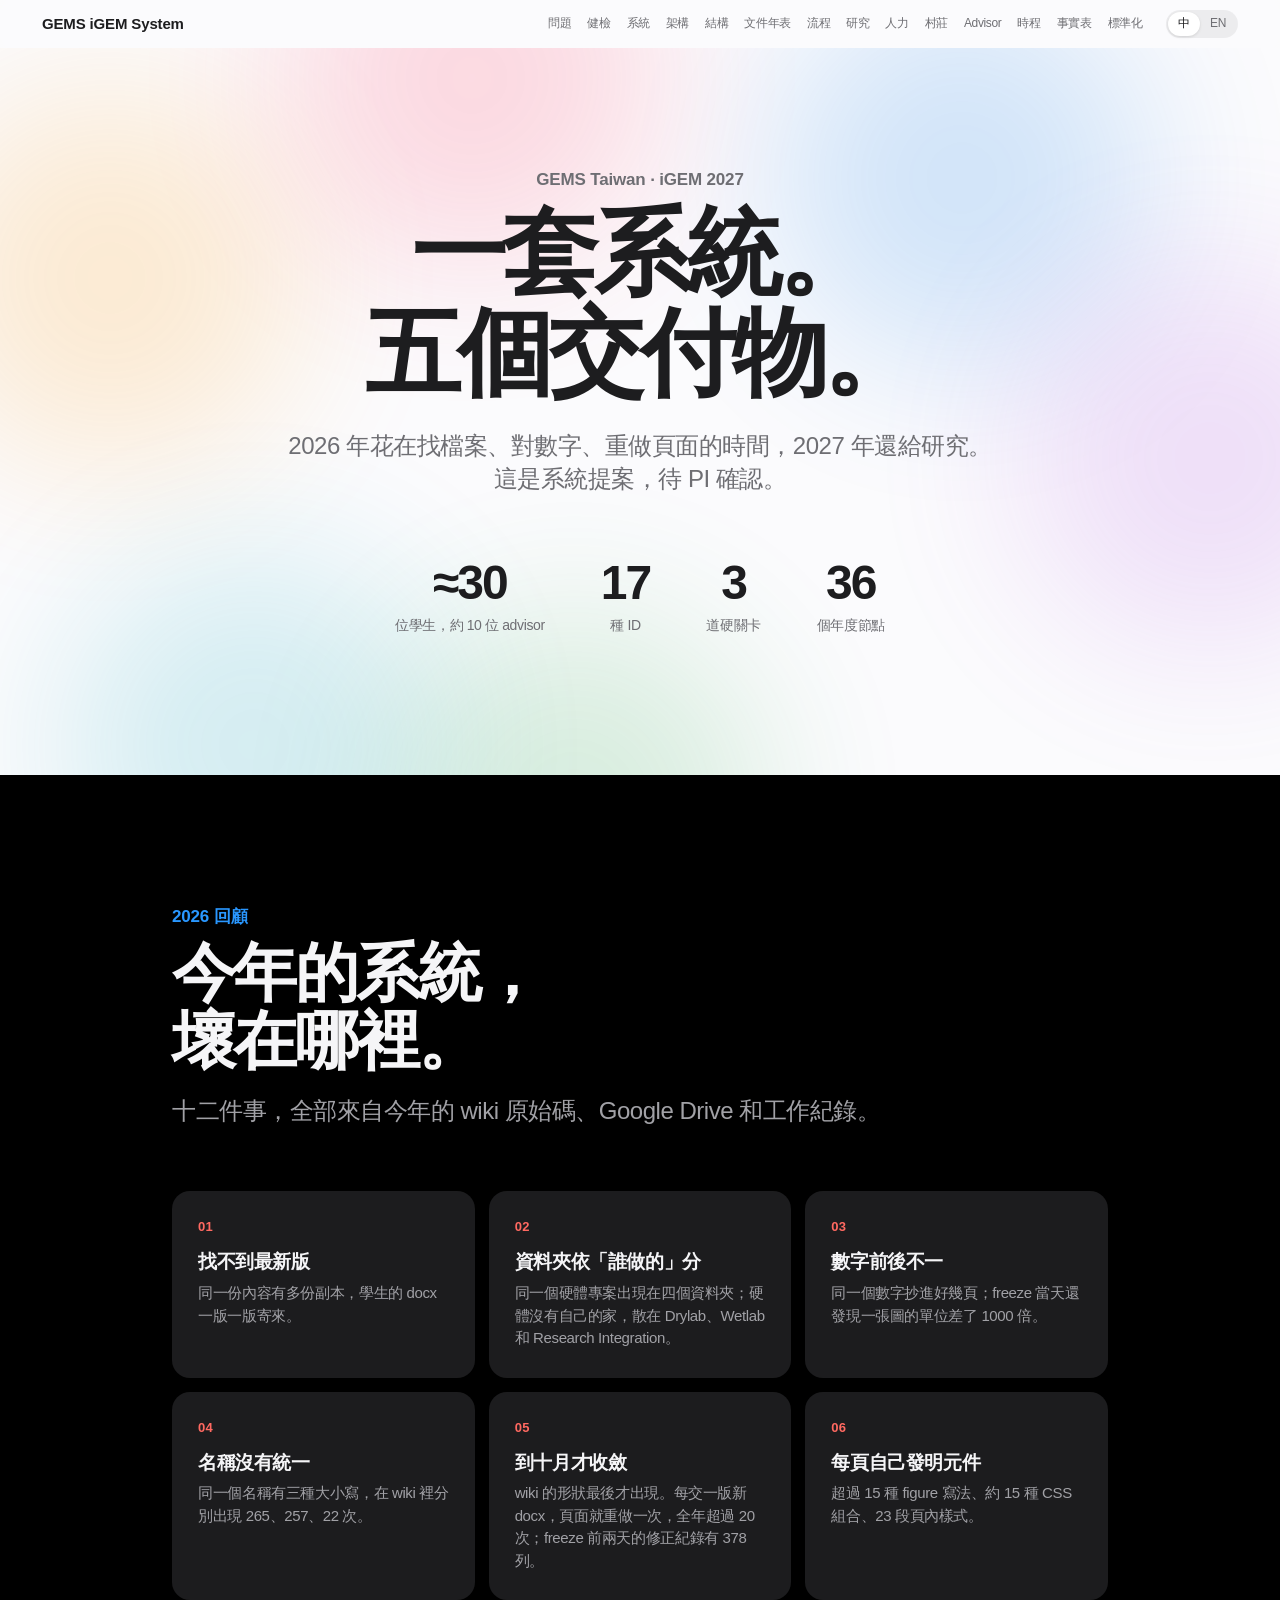
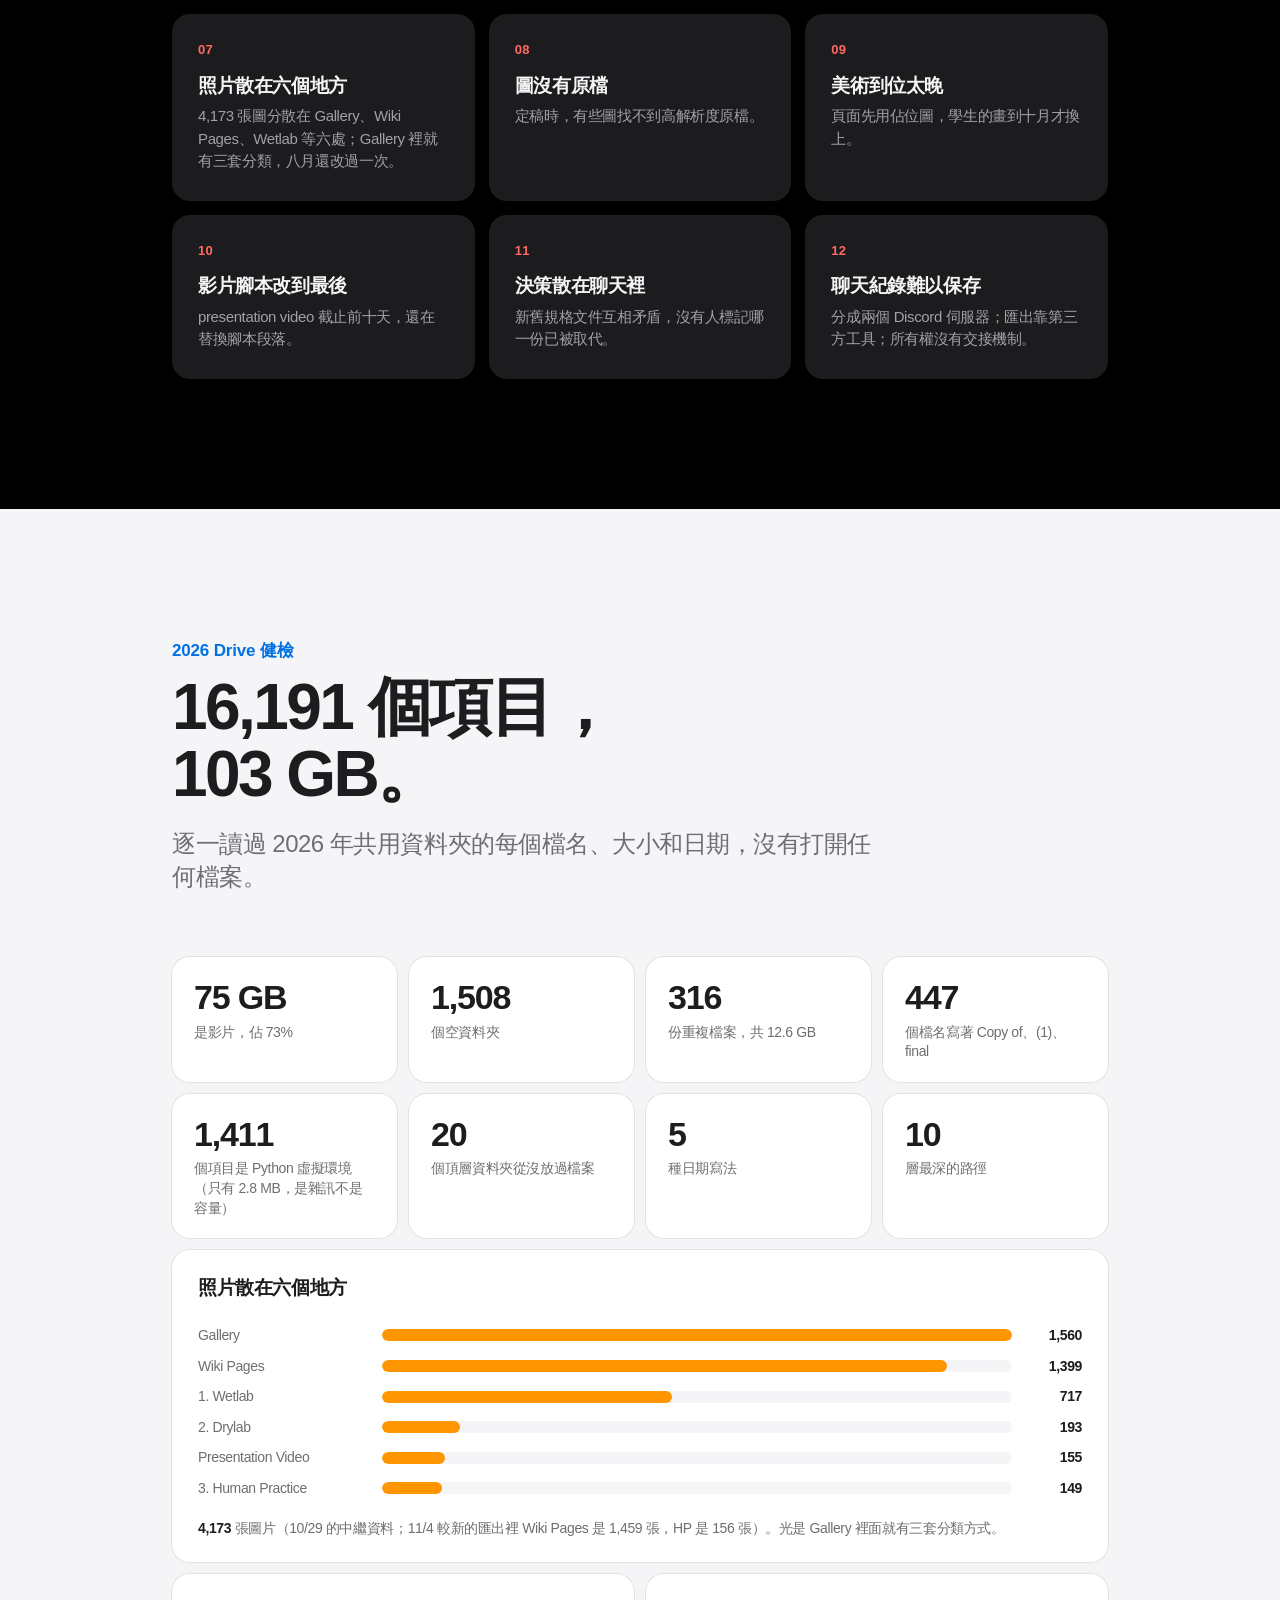
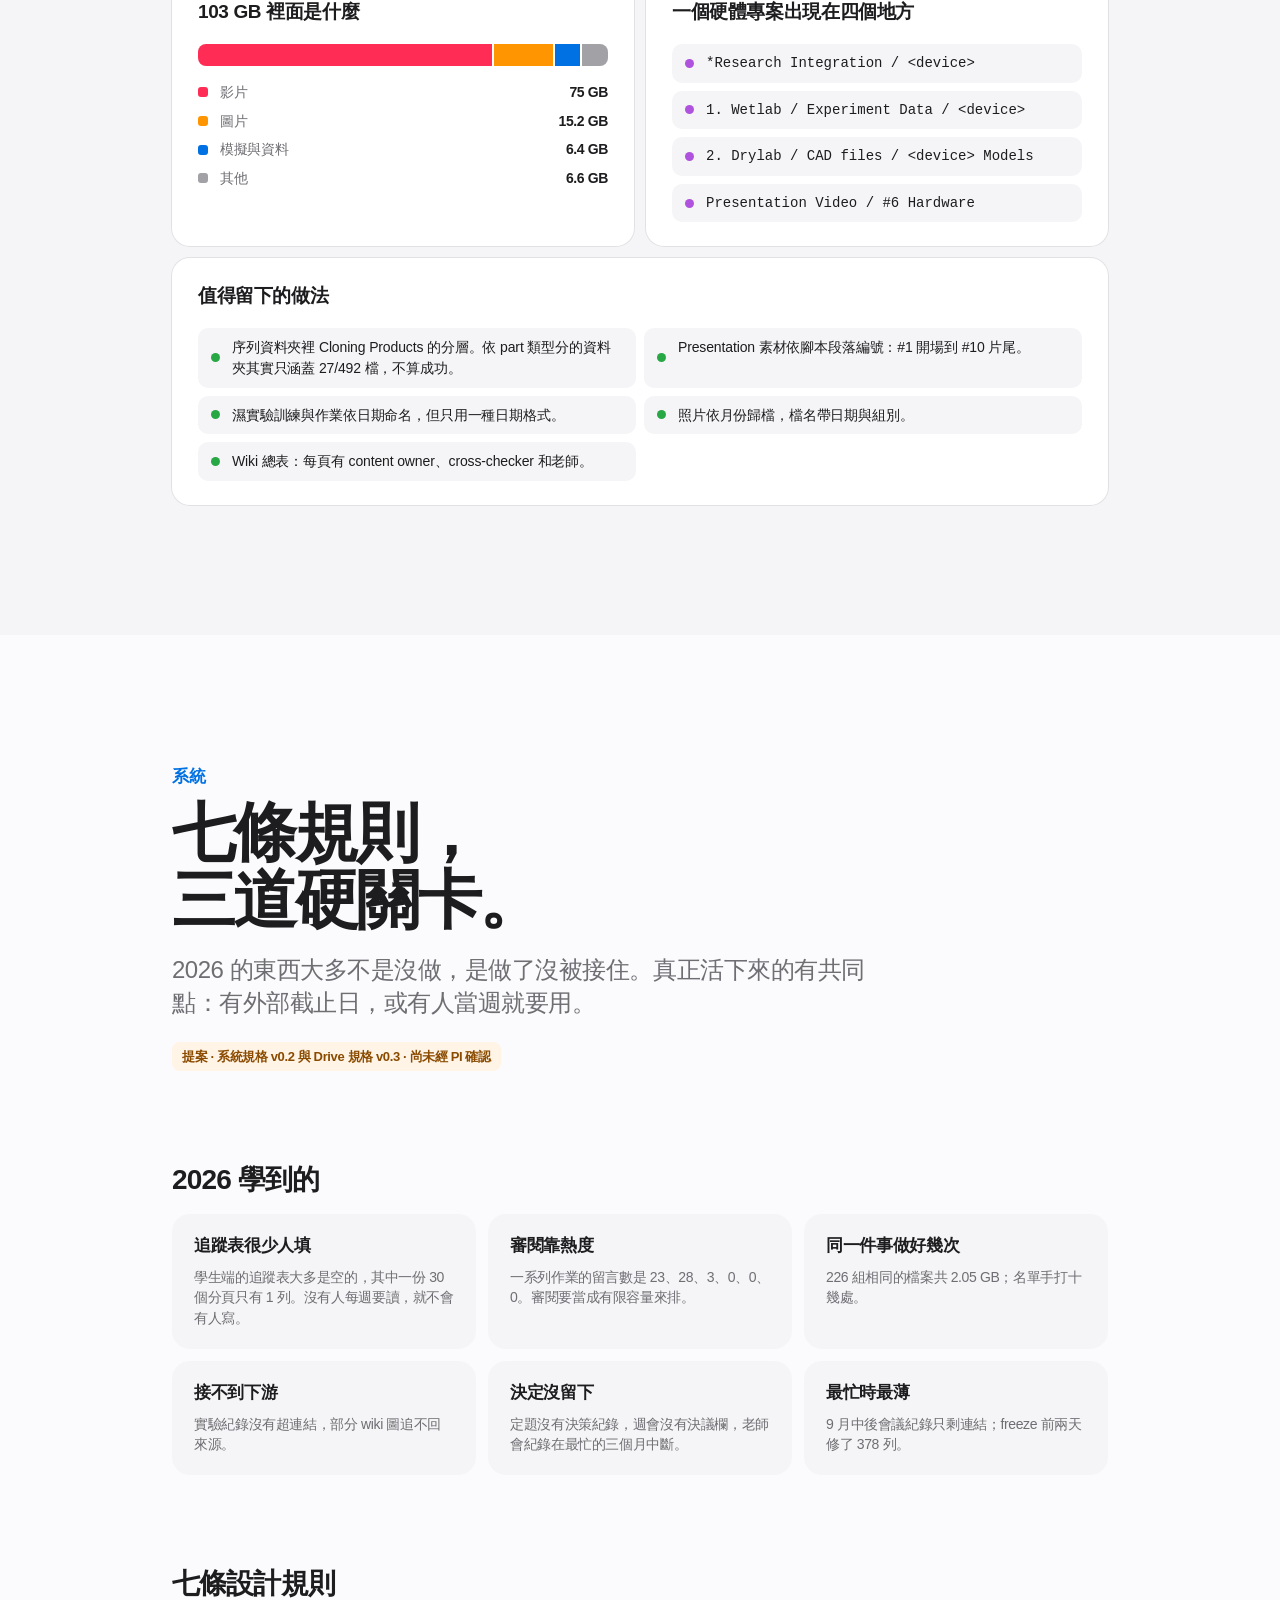
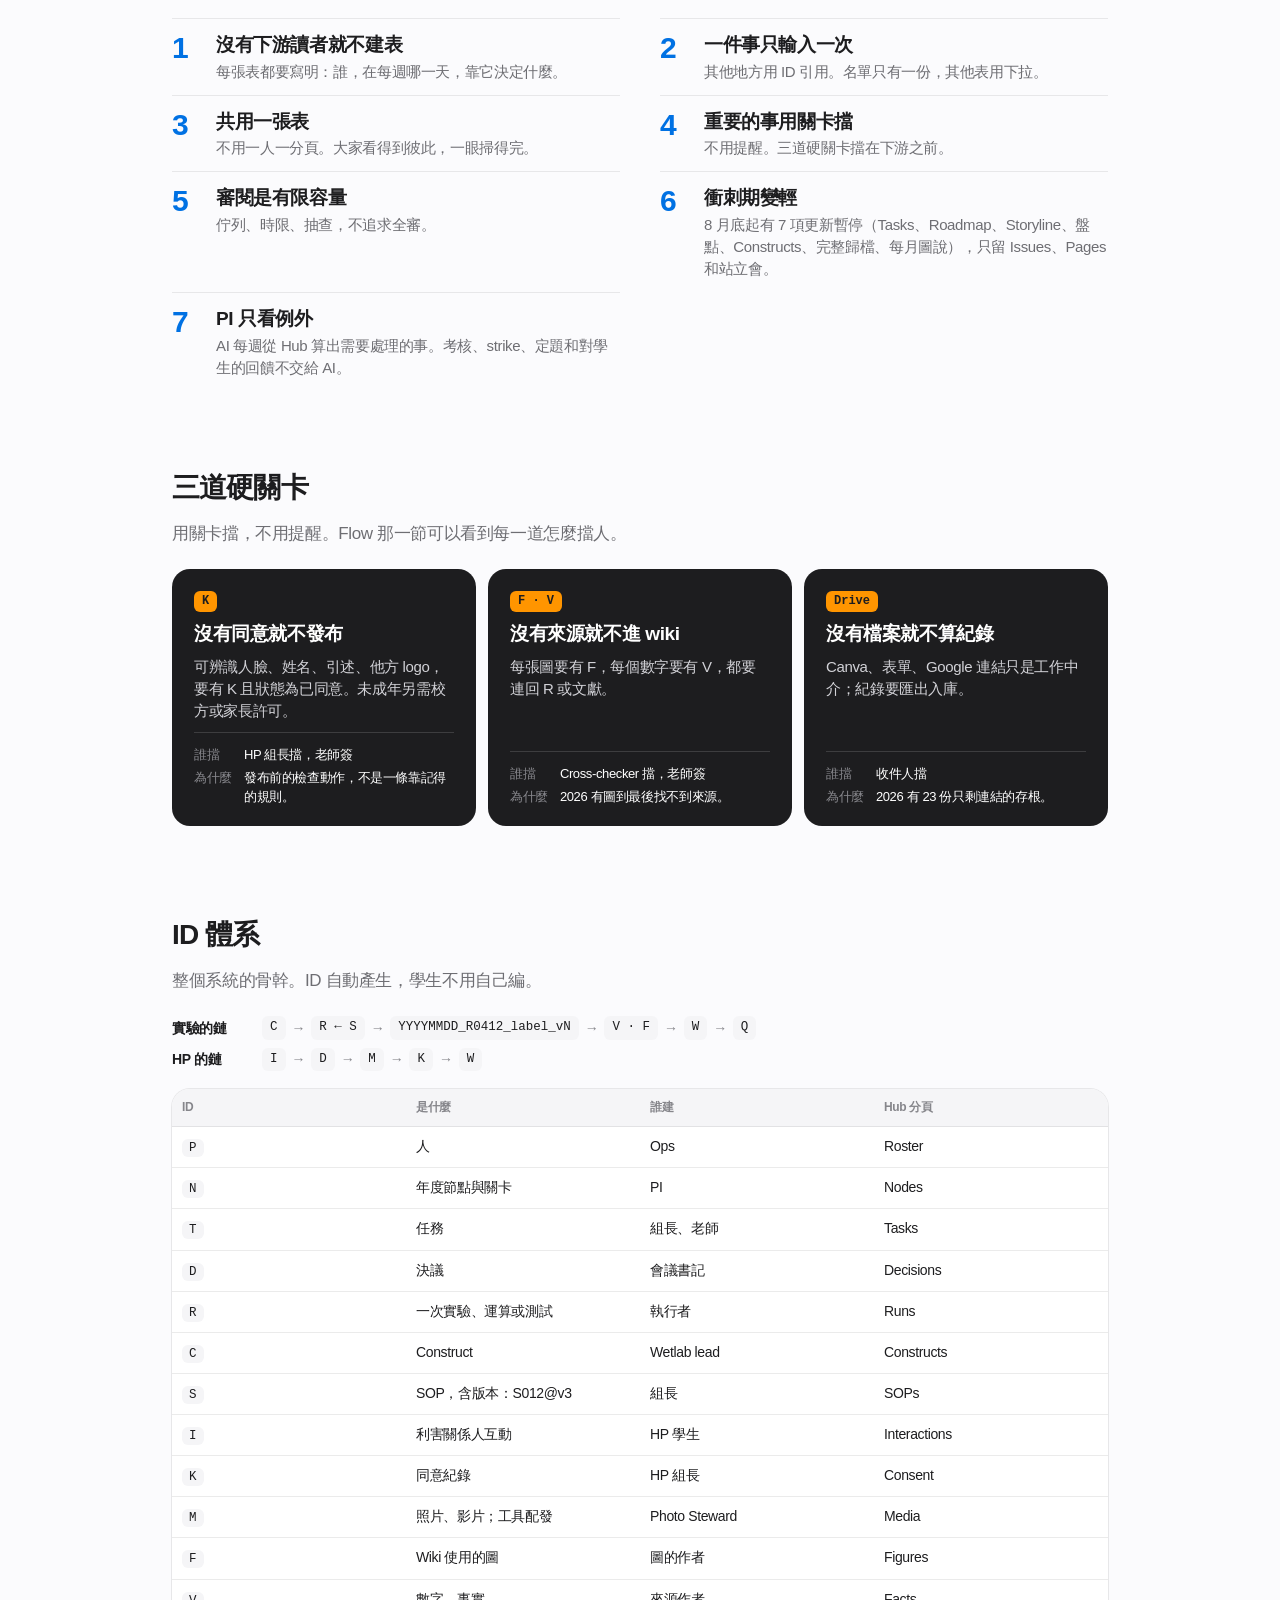
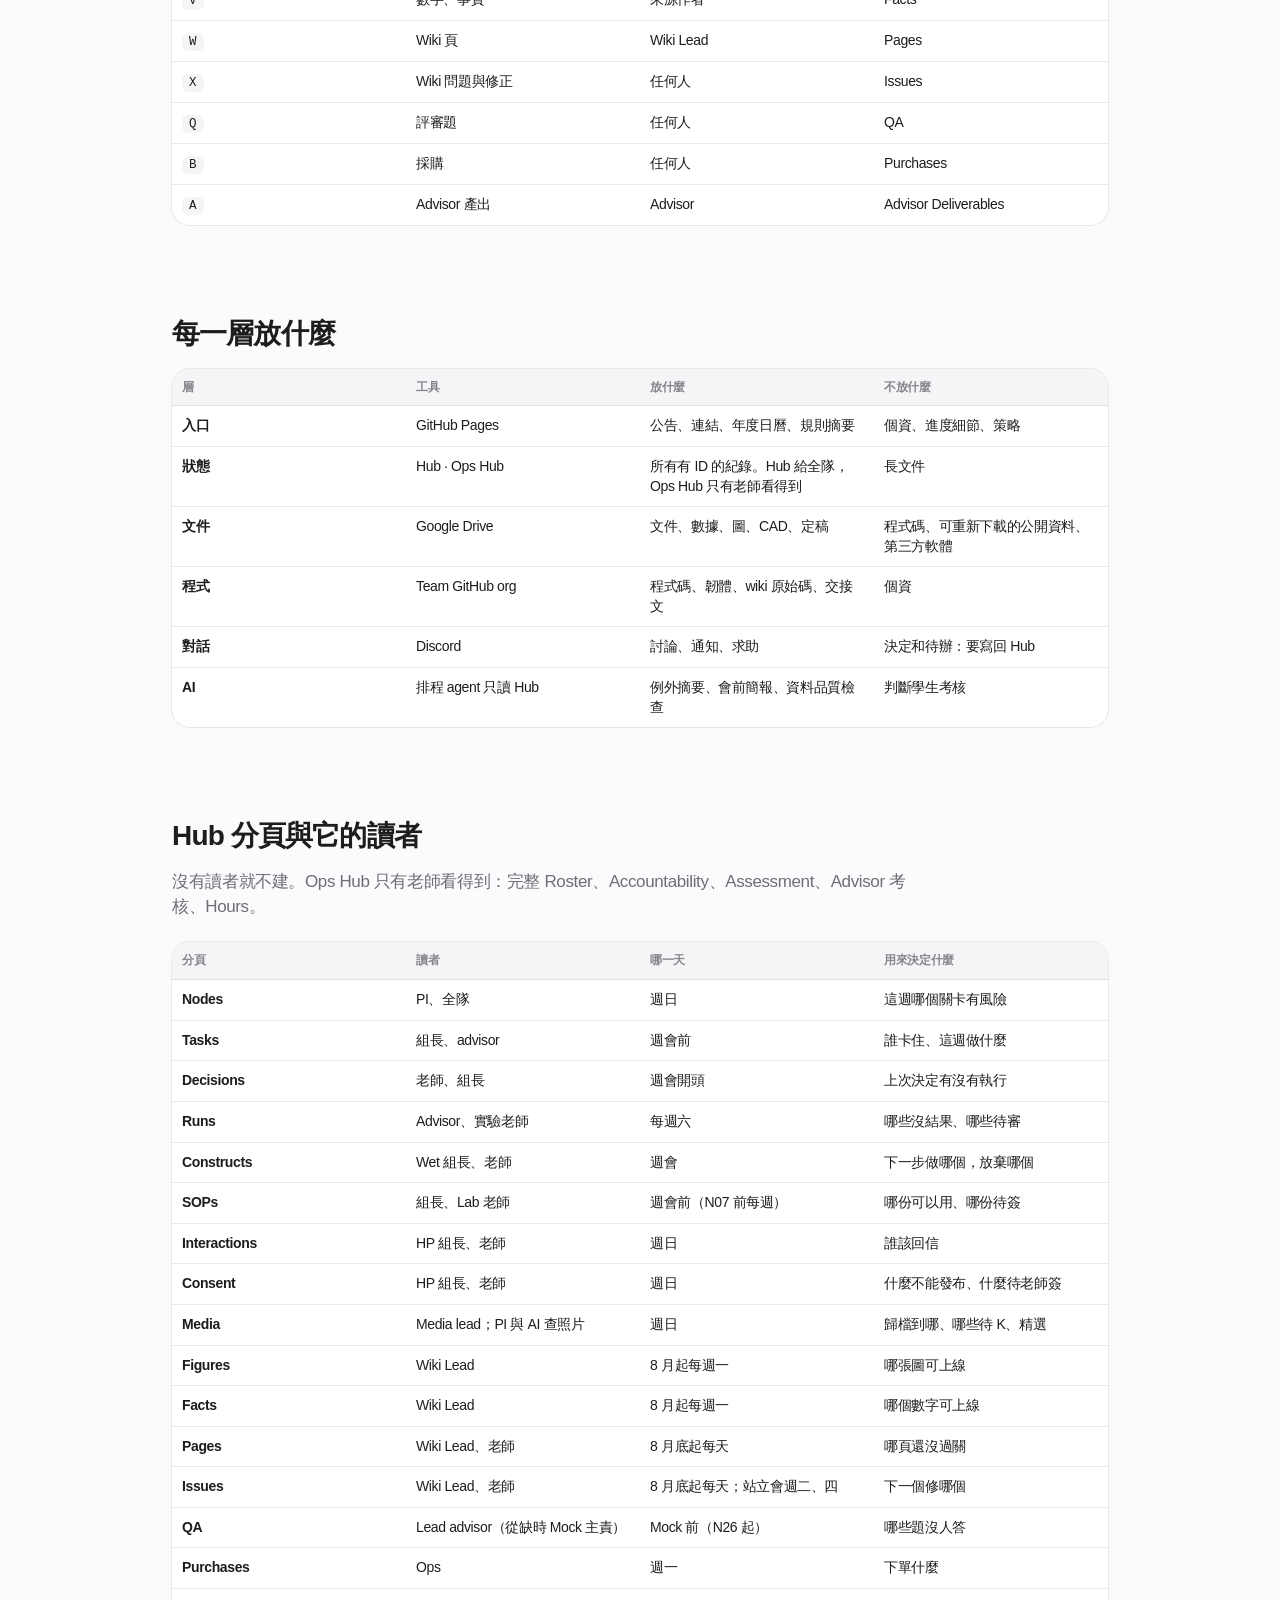
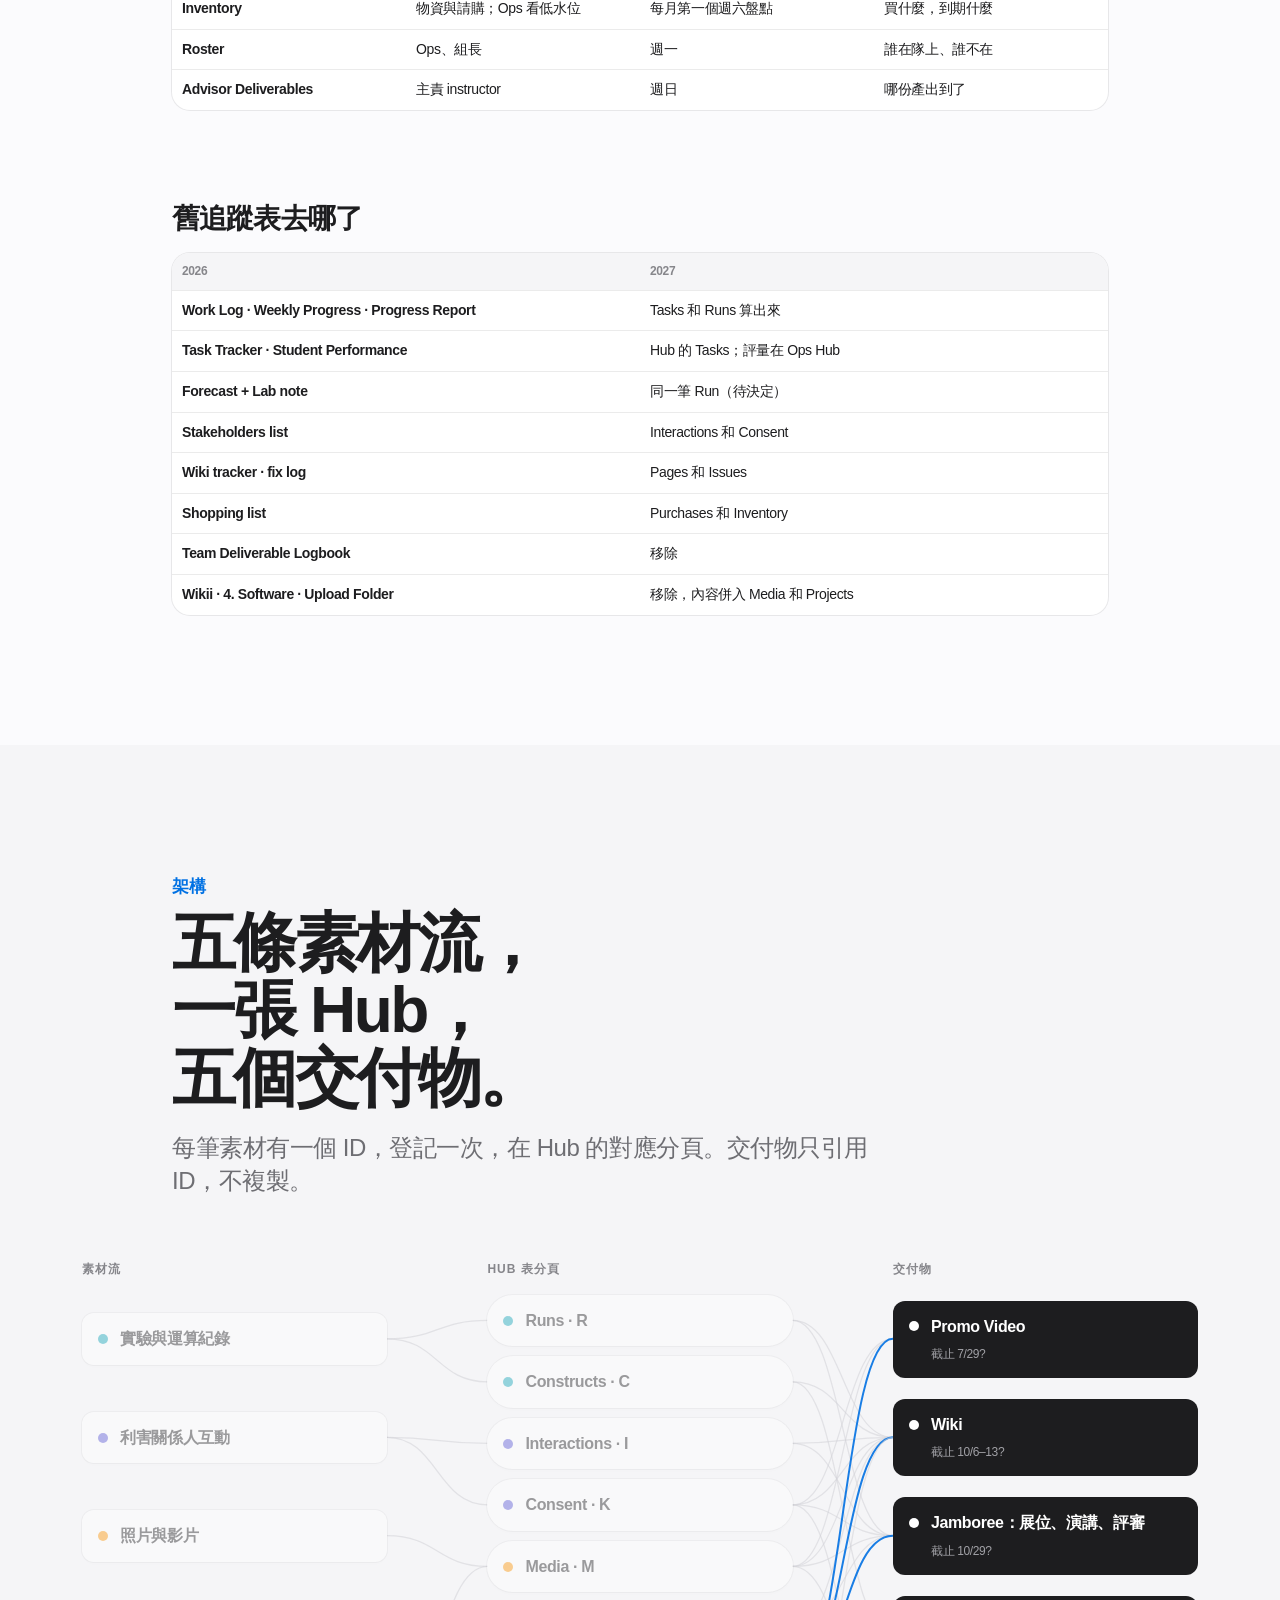
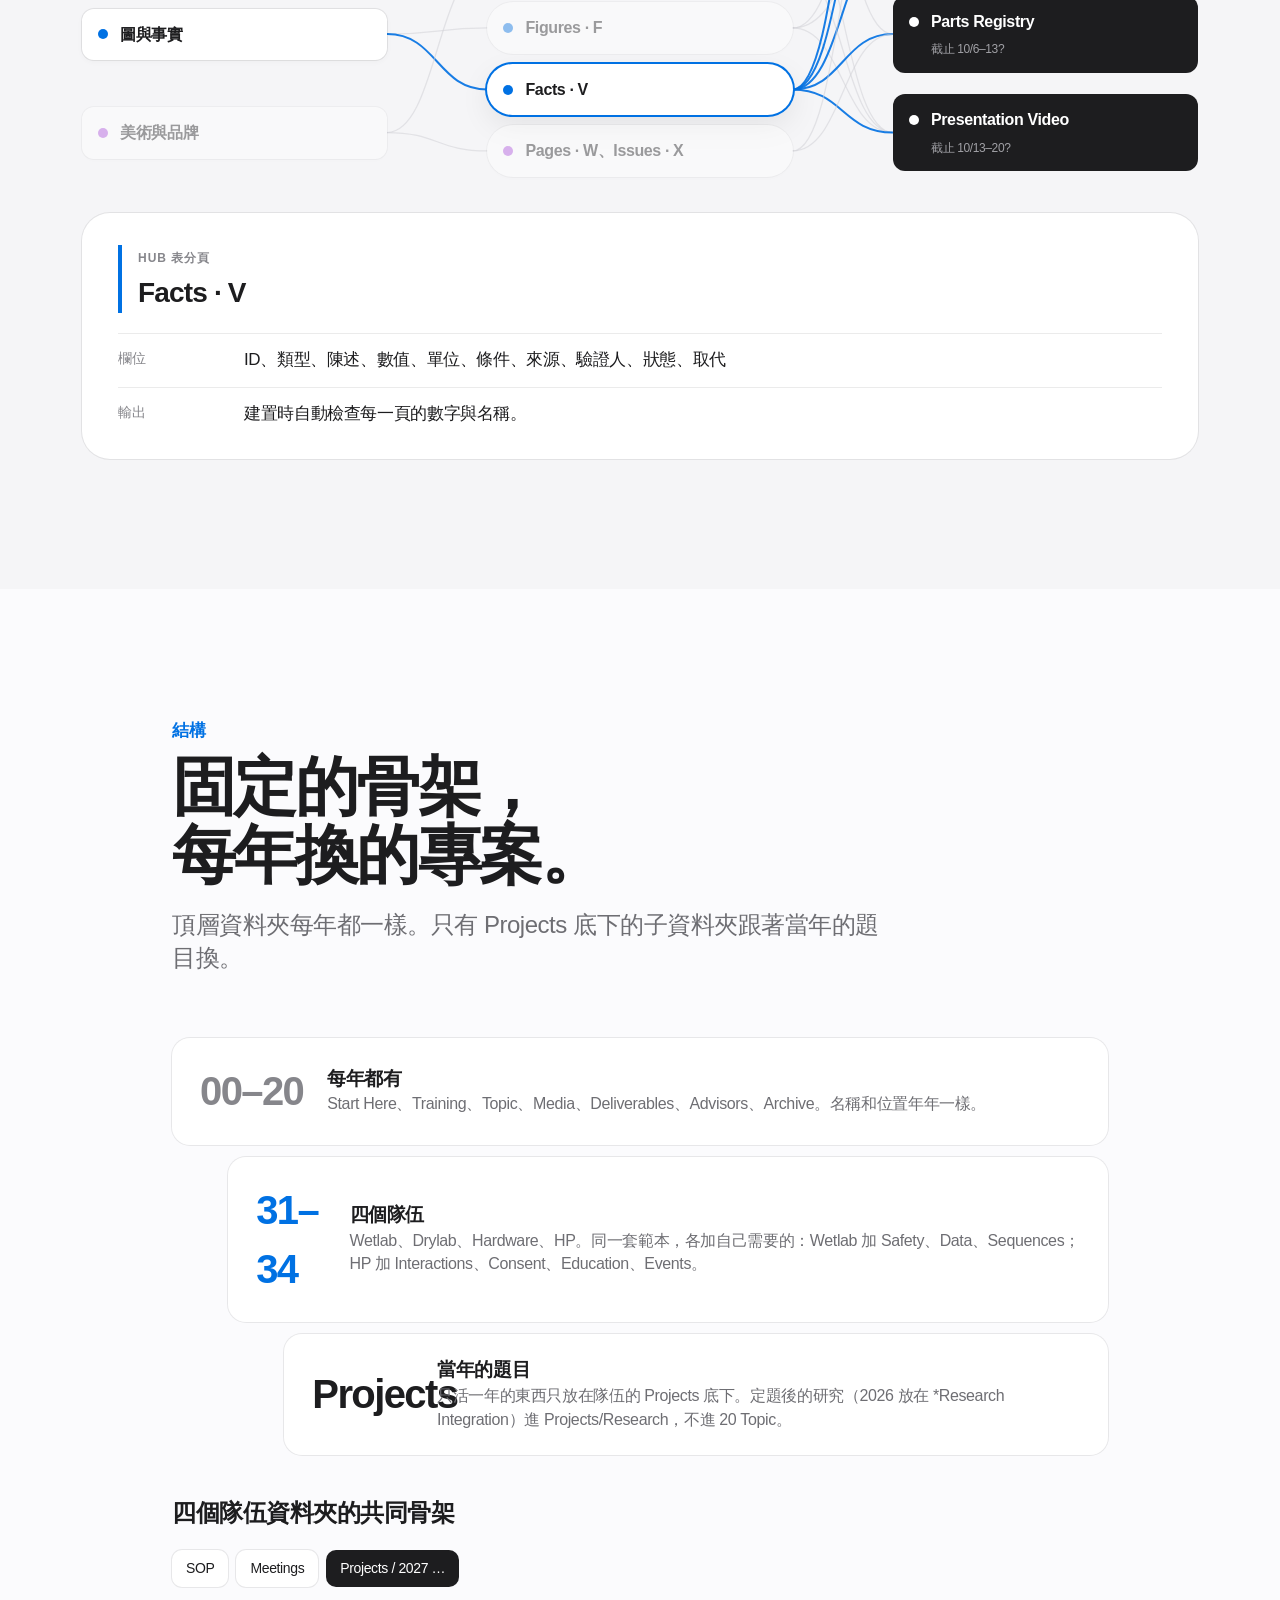
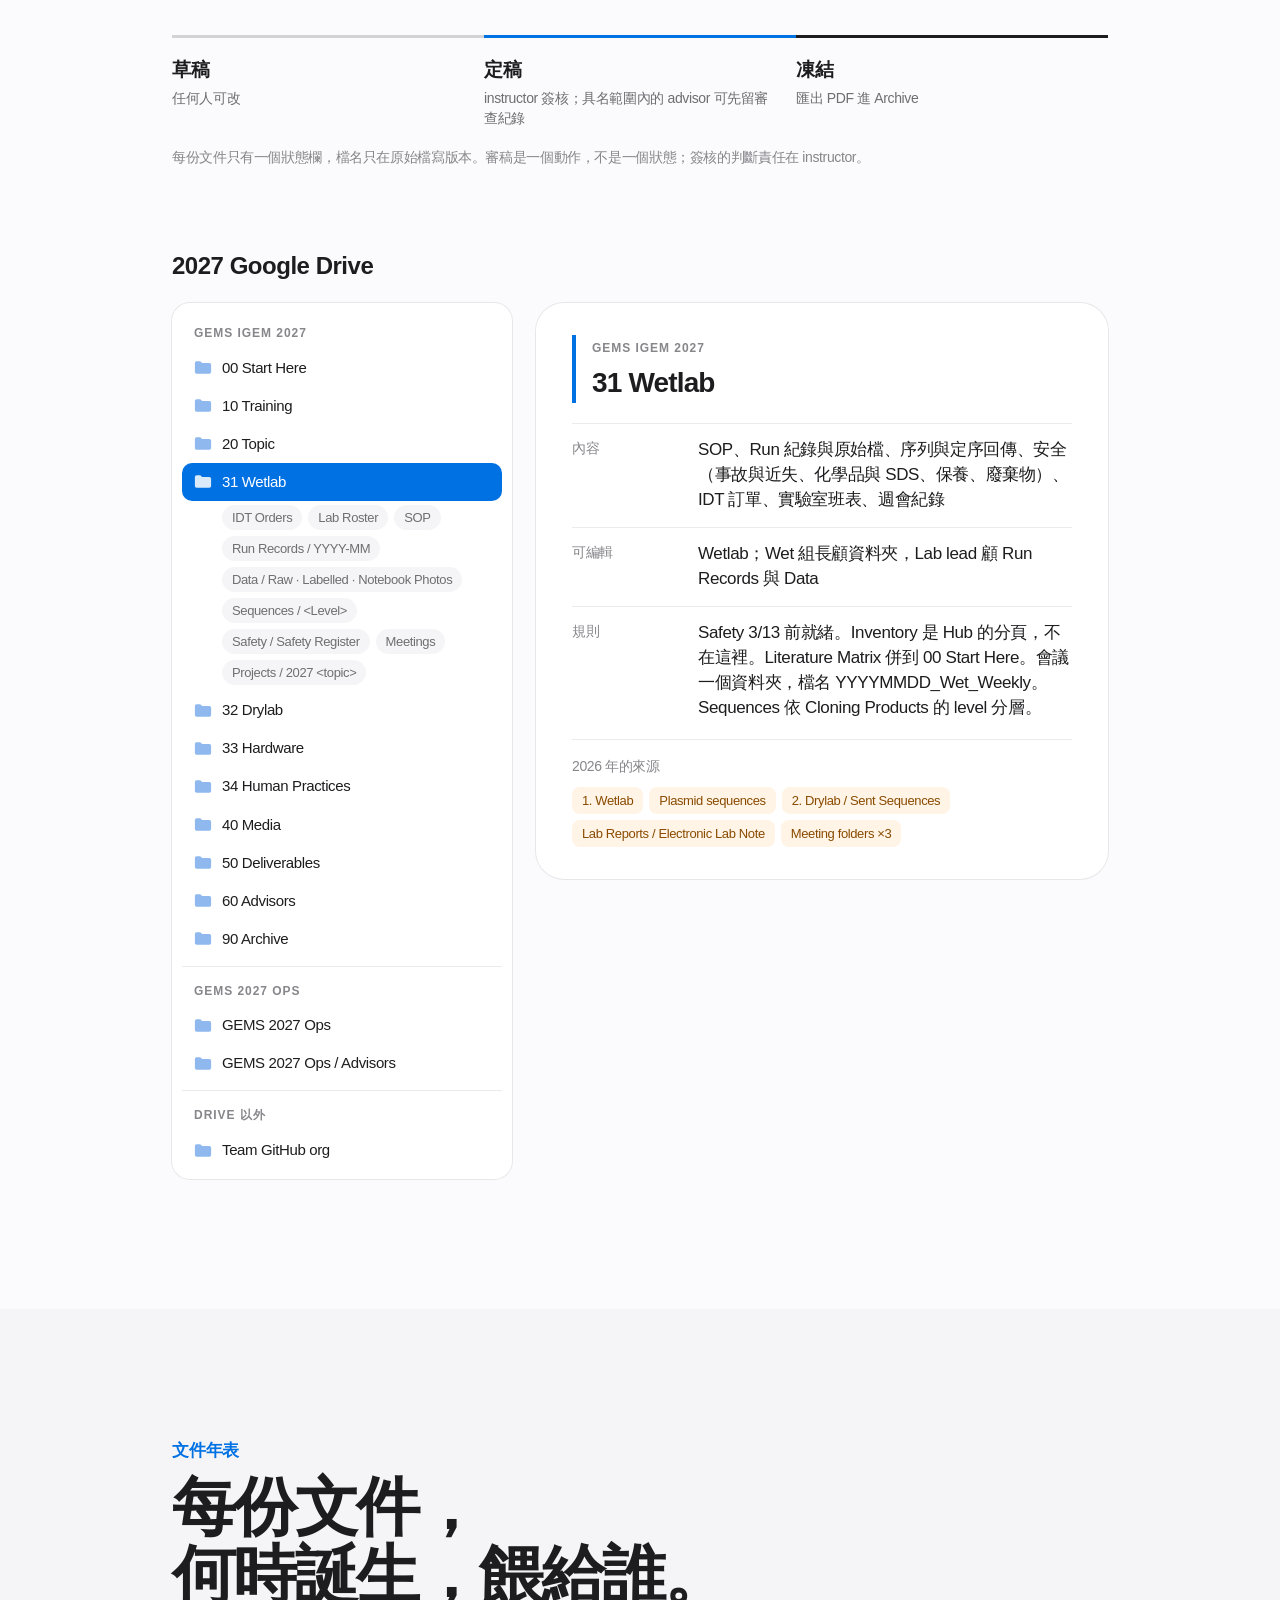
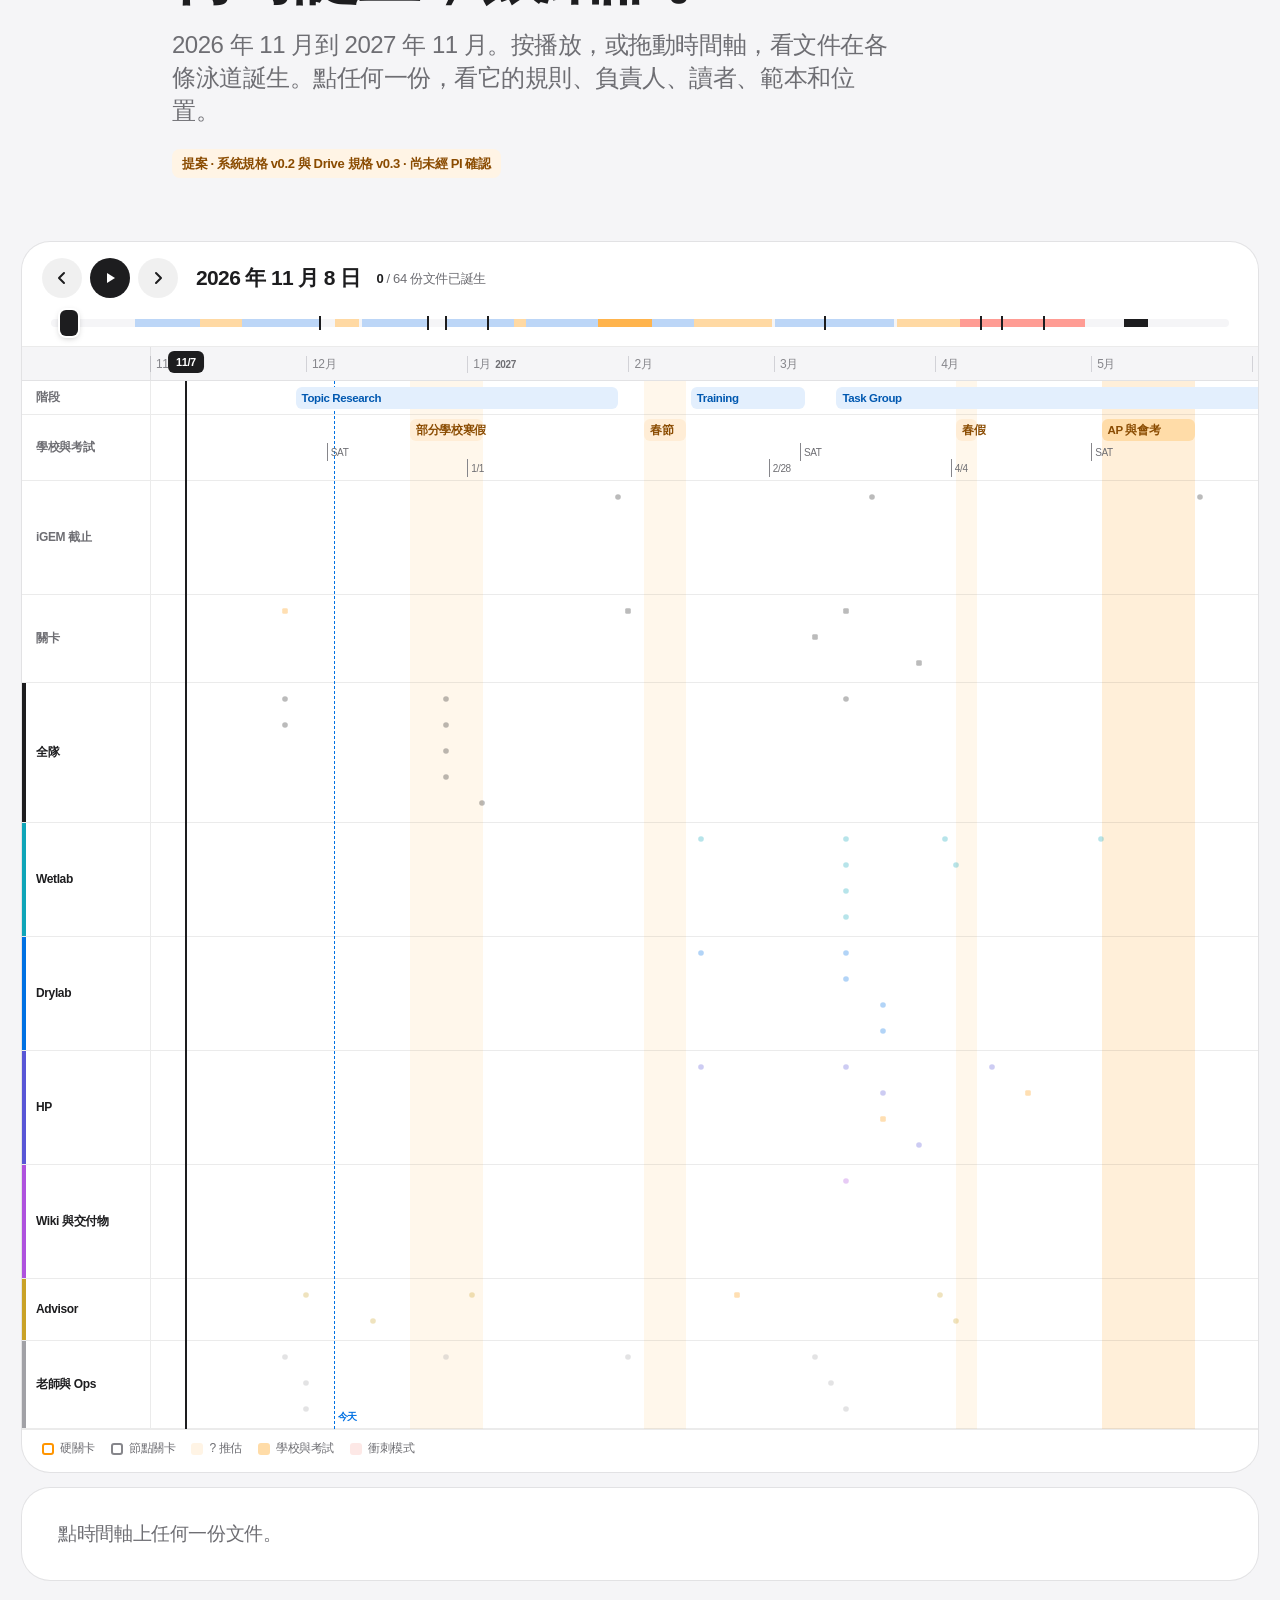
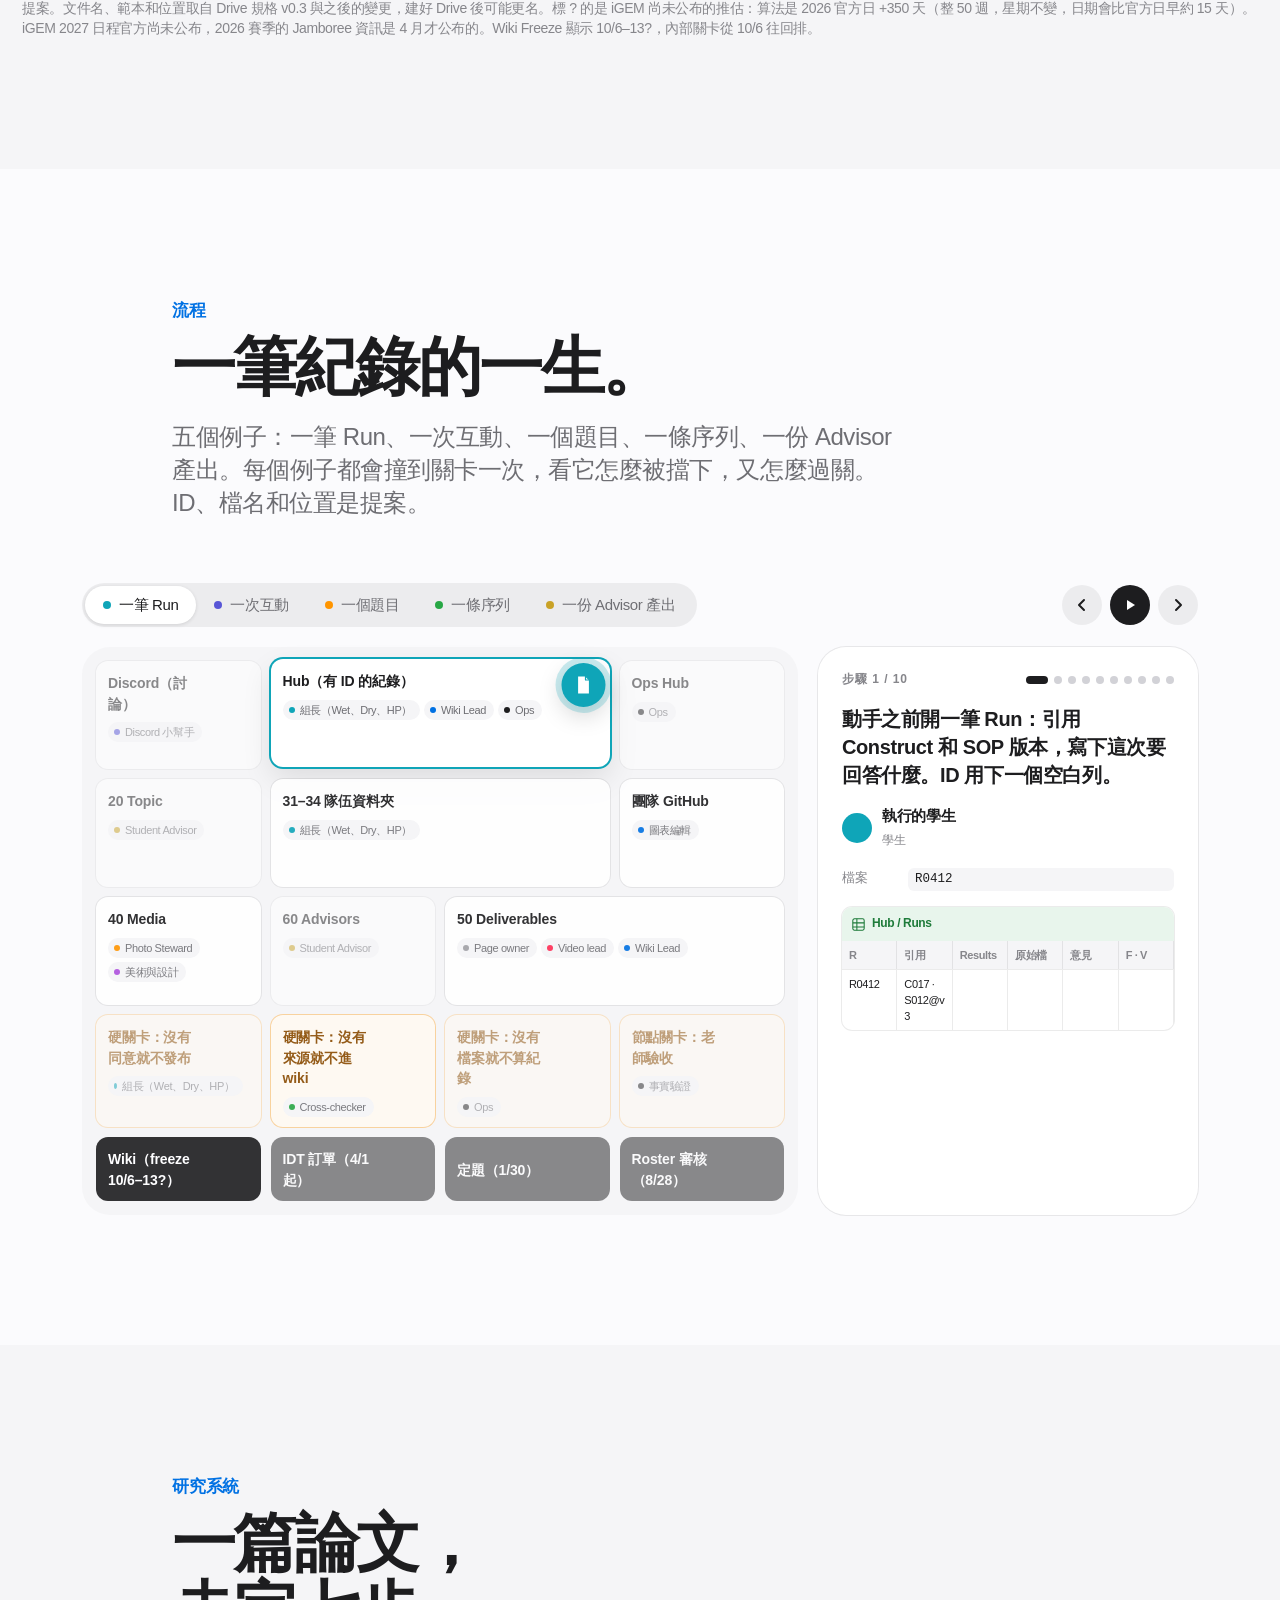
==== commit 7d777669: "Add the Research 系統 section A new bilingual section between Flow and the photo system, documenting h" ====
--- a/index.html
+++ b/index.html
@@ -21,6 +21,7 @@
       <a href="#depth" data-i18n="nav.depth"></a>
       <a href="#year" data-i18n="nav.year"></a>
       <a href="#flow" data-i18n="nav.flow"></a>
+      <a href="#research" data-i18n="nav.research"></a>
       <a href="#people" data-i18n="nav.people"></a>
       <a href="#village" data-i18n="nav.village"></a>
       <a href="#advisor" data-i18n="nav.advisor"></a>
@@ -196,6 +197,30 @@
       </div>
       <div class="fpanel" id="fpanel" aria-live="polite"></div>
     </div>
+  </div>
+</section>
+
+<section class="sec sec--alt" id="research">
+  <div class="wrap">
+    <p class="eyebrow" data-i18n="res.eyebrow"></p>
+    <h2 class="headline" data-i18n="res.title"></h2>
+    <p class="lede" data-i18n="res.sub"></p>
+
+    <h3 class="adv__h" data-i18n="res.steps"></h3>
+    <div id="res-steps"></div>
+
+    <h3 class="adv__h" data-i18n="res.sheets"></h3>
+    <p class="adv__p" data-i18n="res.sheets.sub"></p>
+    <div id="res-sheets"></div>
+
+    <h3 class="adv__h" data-i18n="res.rules"></h3>
+    <ol class="sysrules" id="res-rules"></ol>
+
+    <h3 class="adv__h" data-i18n="res.refs"></h3>
+    <p class="adv__p" data-i18n="res.refs.p"></p>
+
+    <h3 class="adv__h" data-i18n="res.rights"></h3>
+    <ul class="alist alist--ok" id="res-rights"></ul>
   </div>
 </section>
 
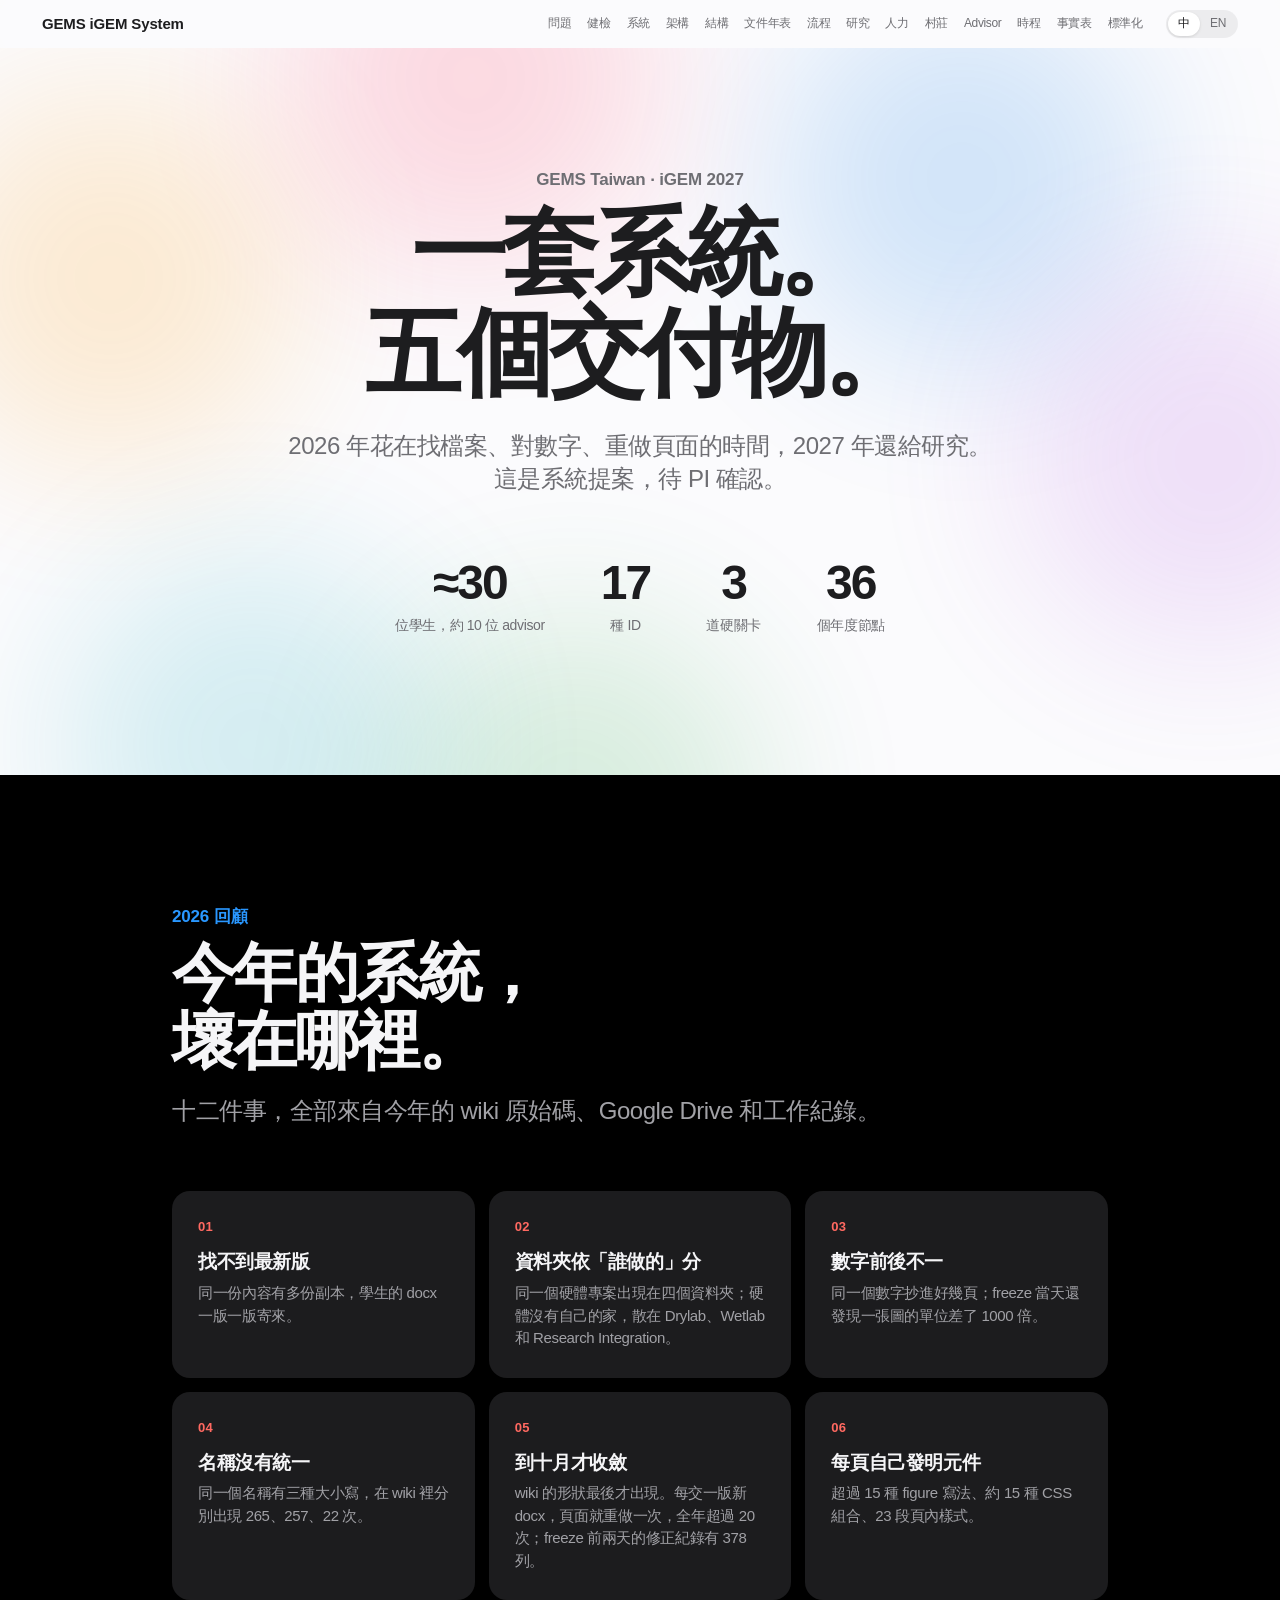
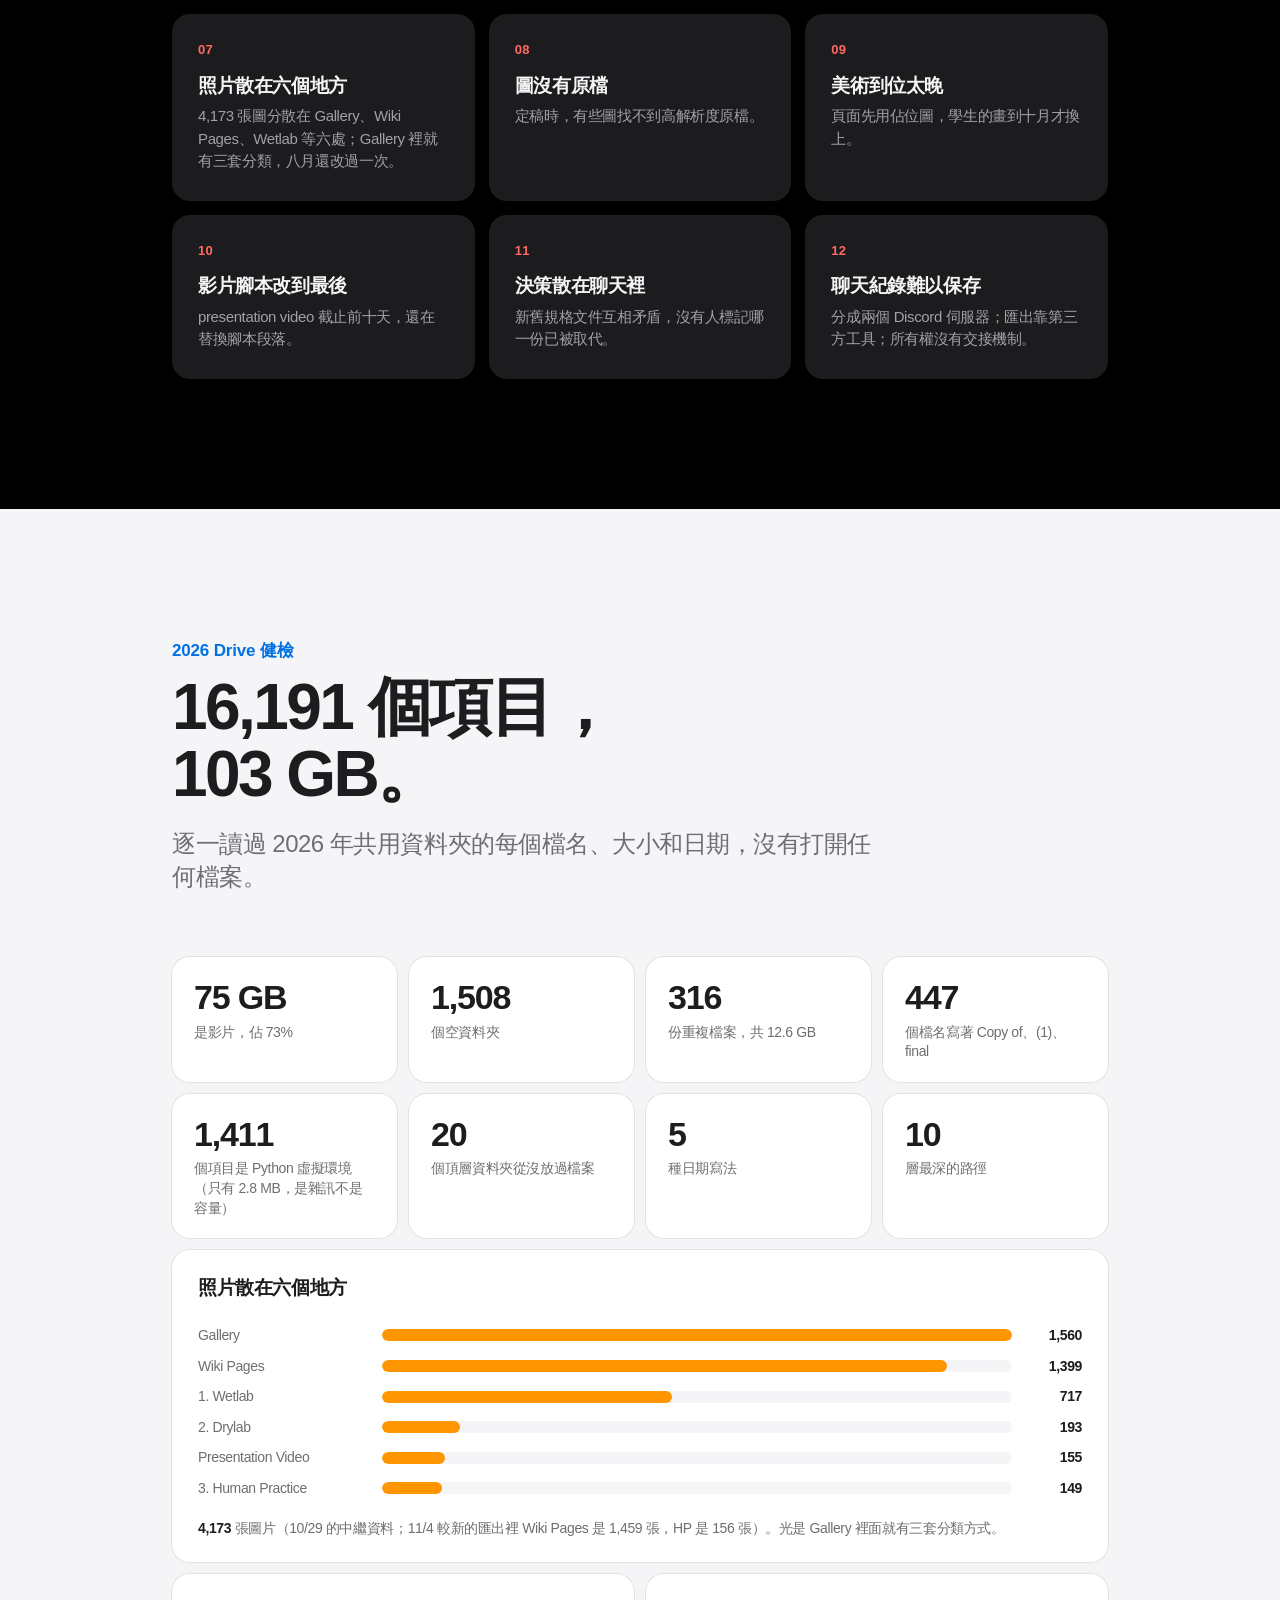
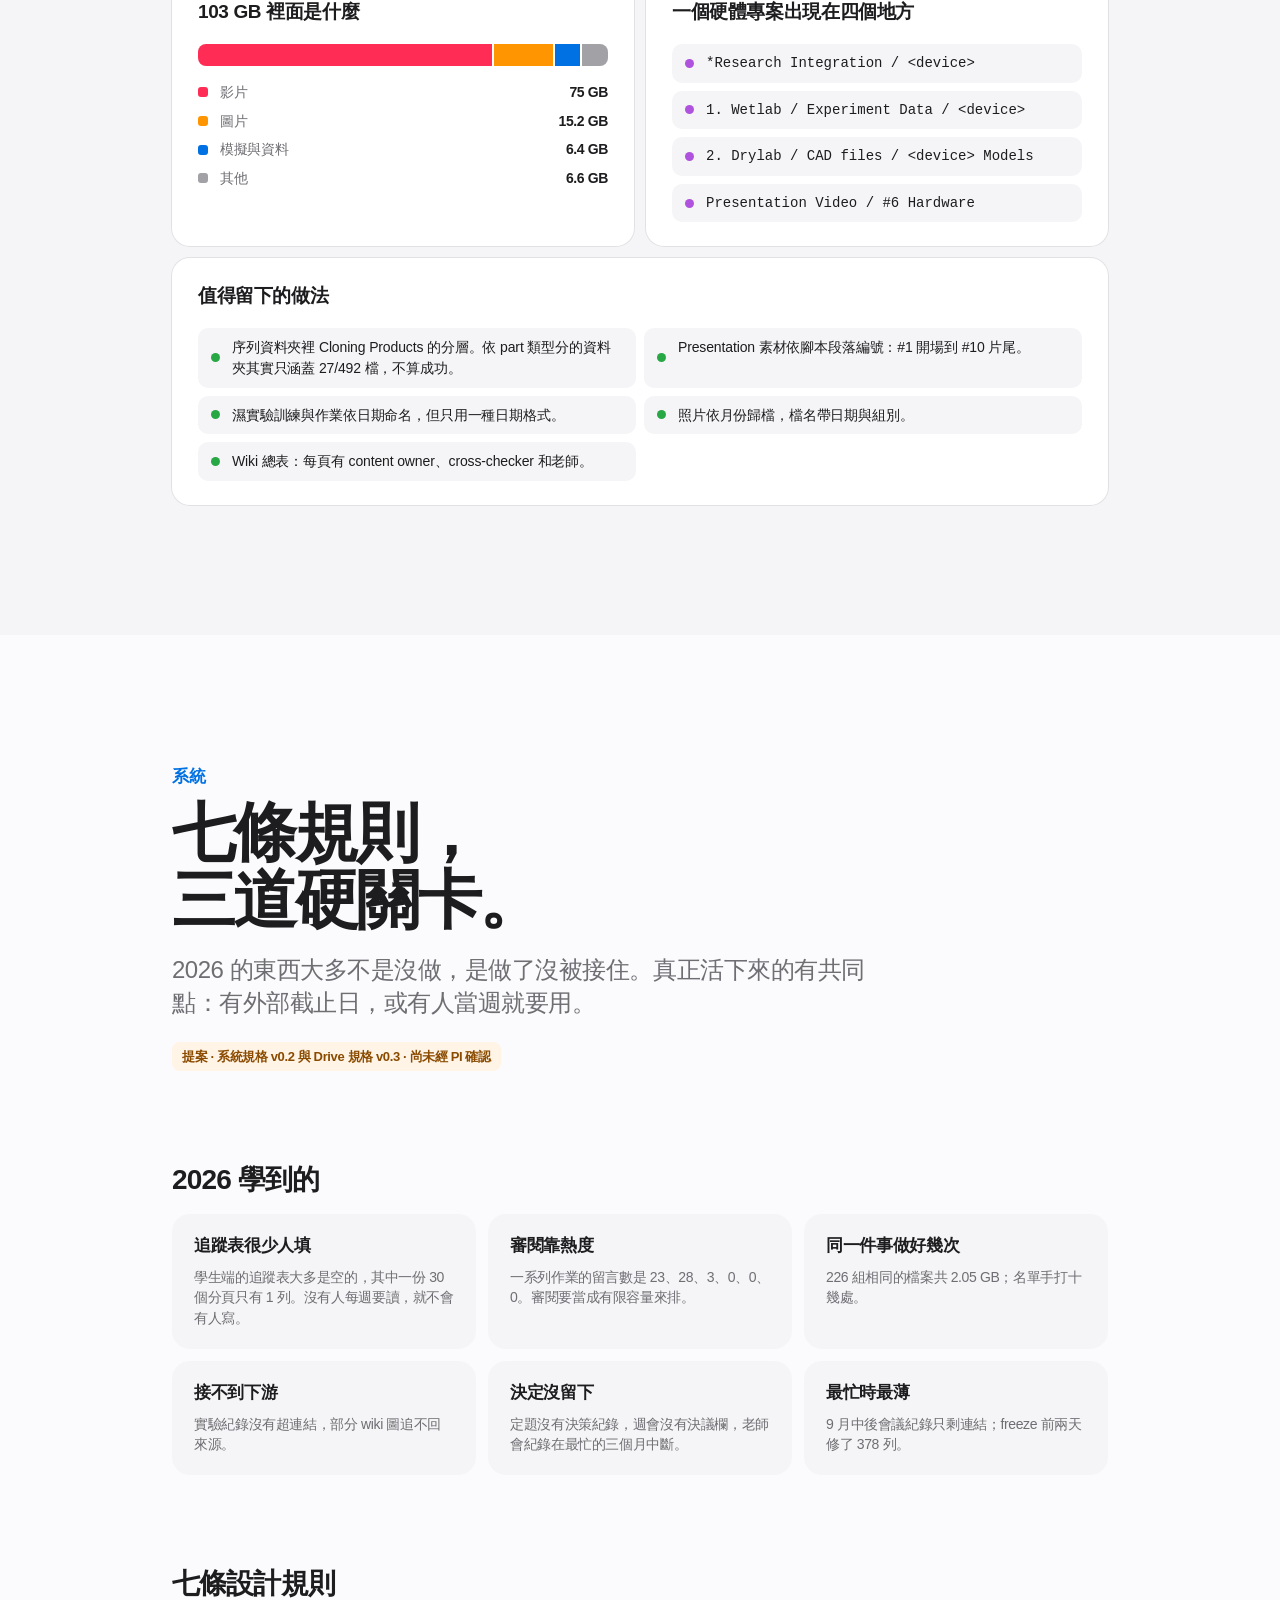
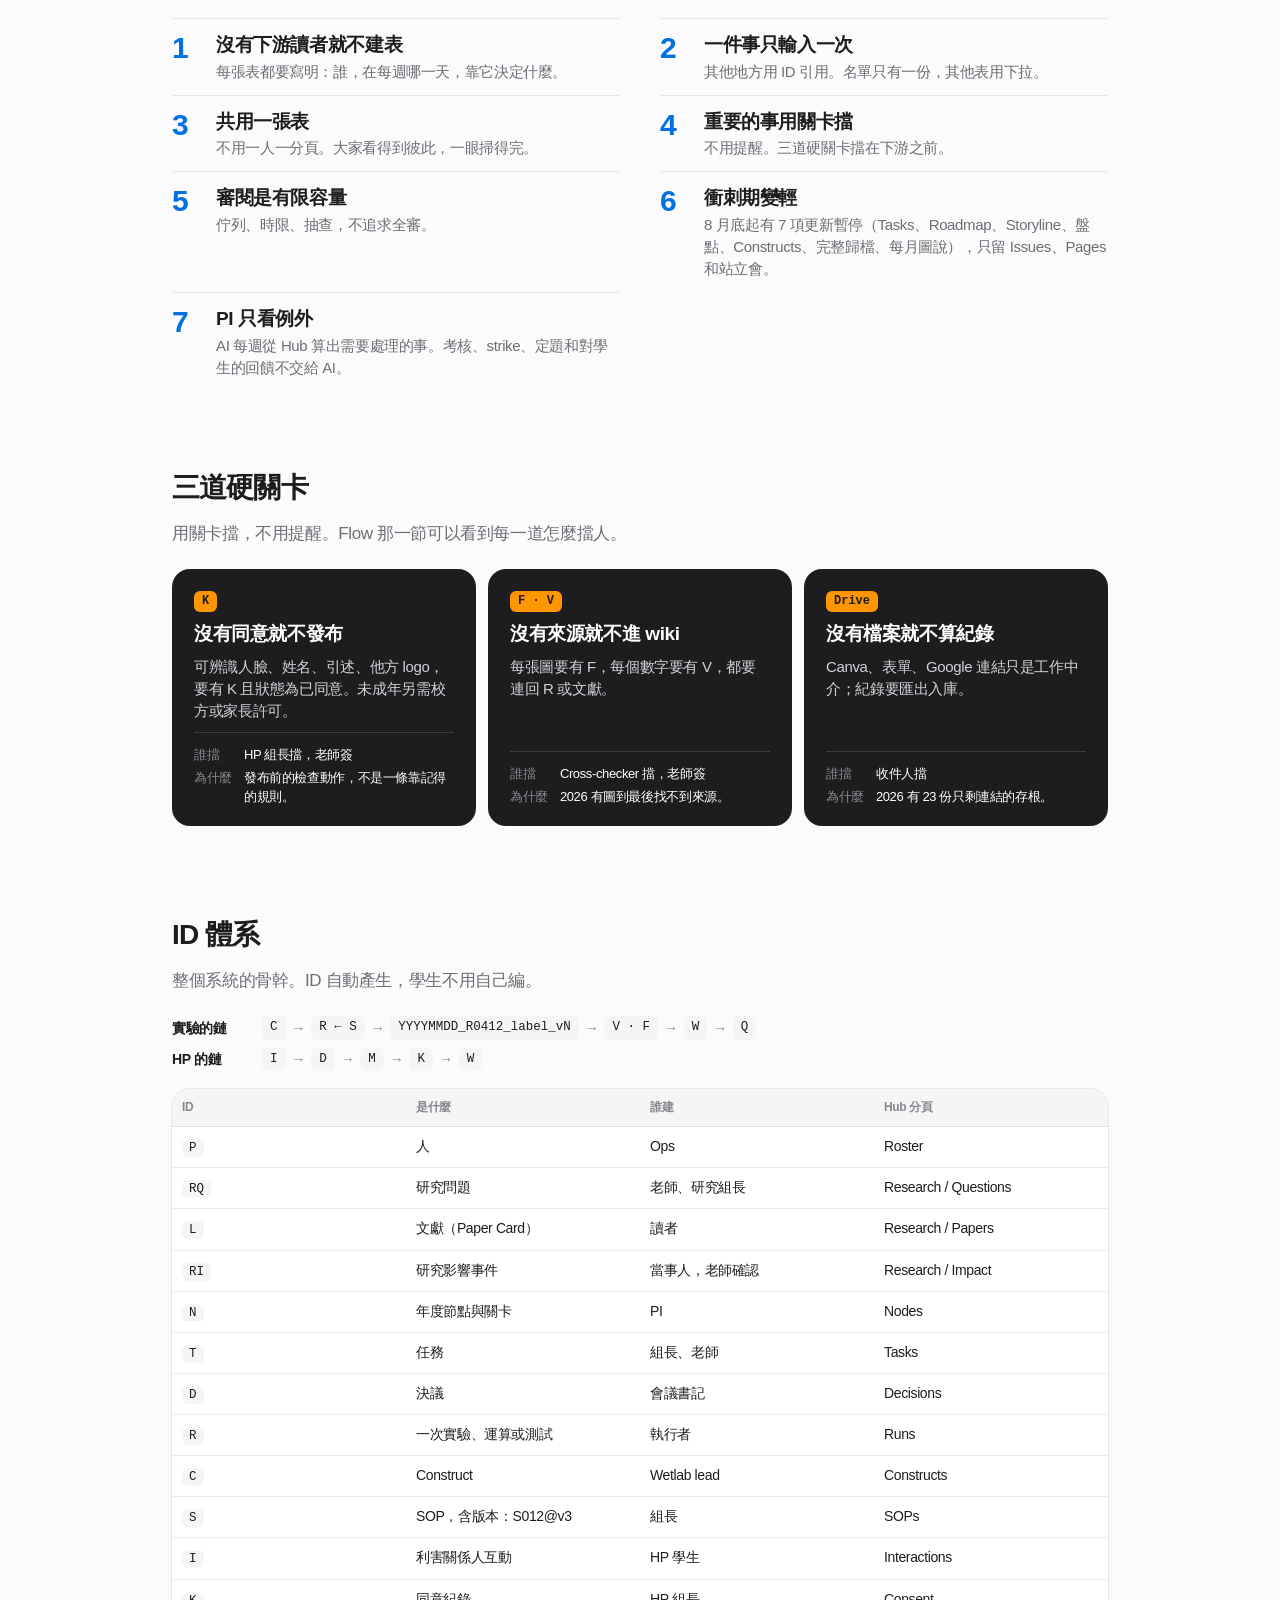
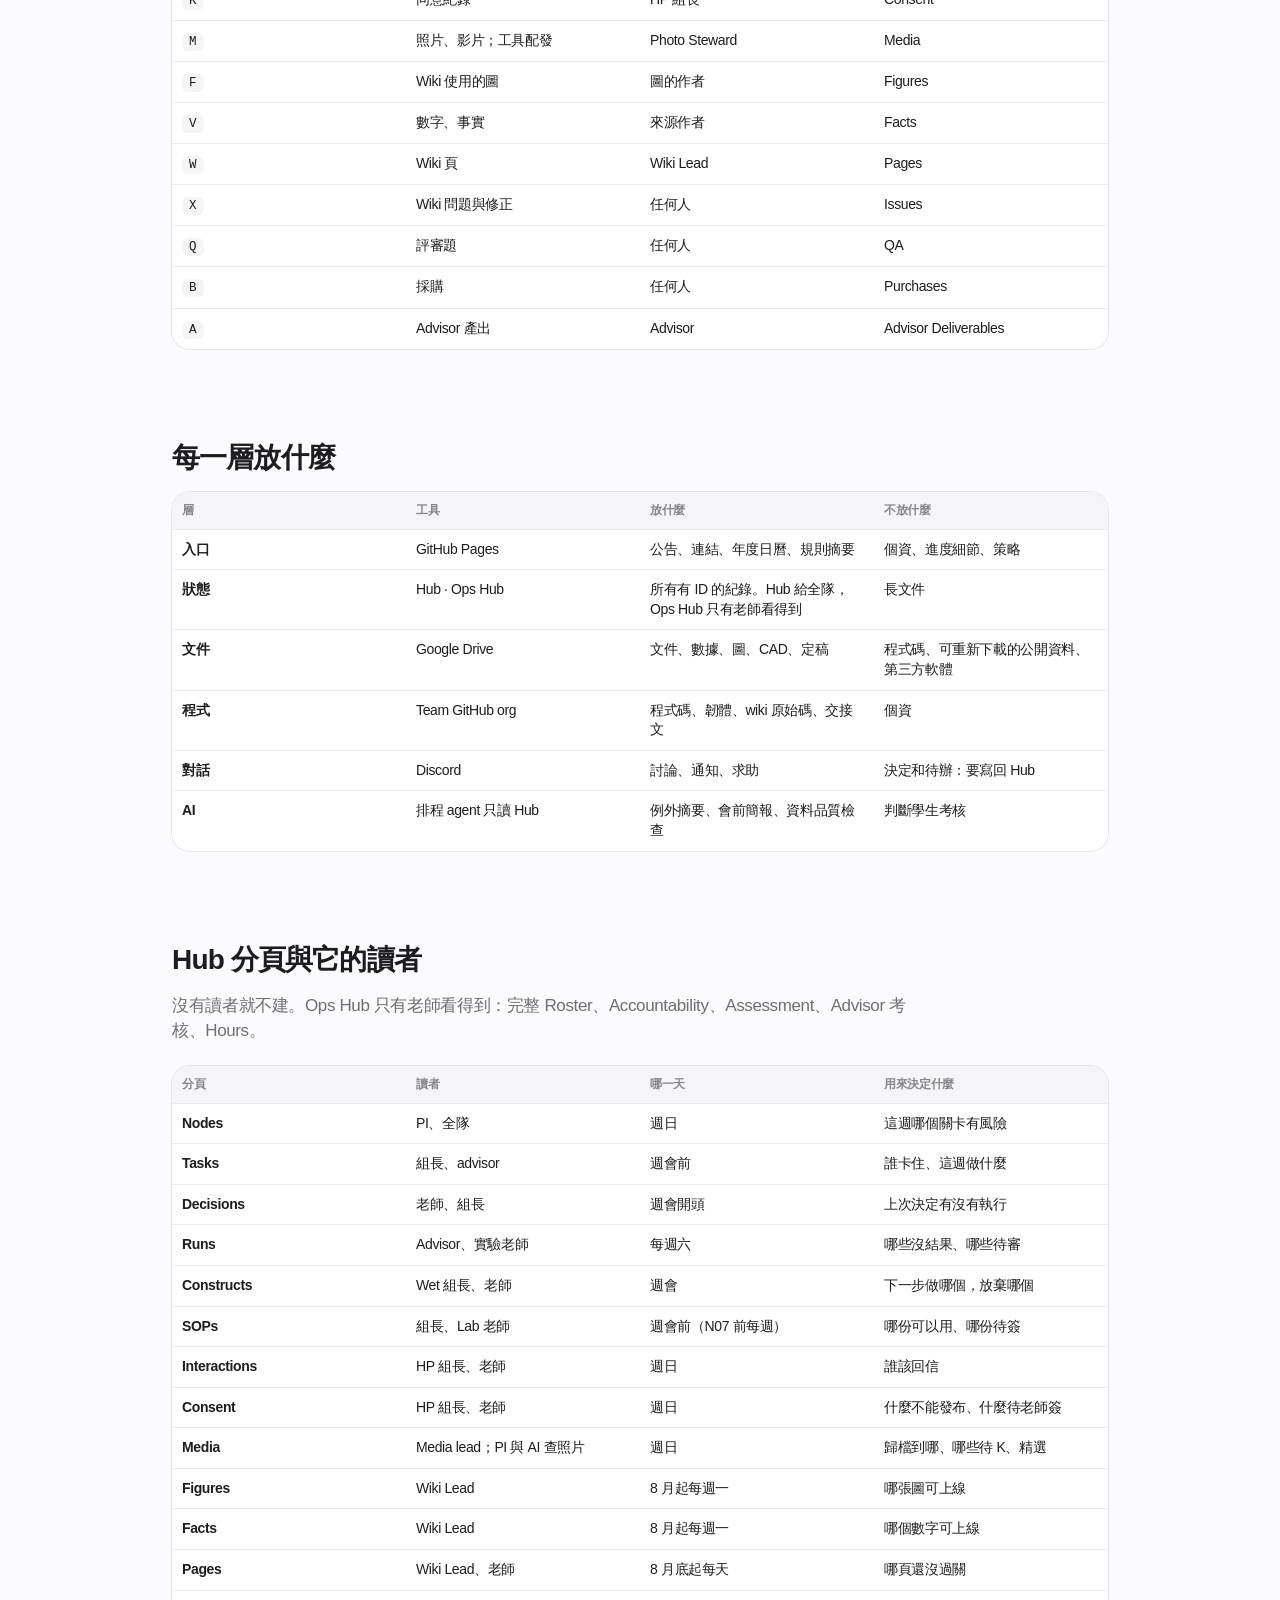
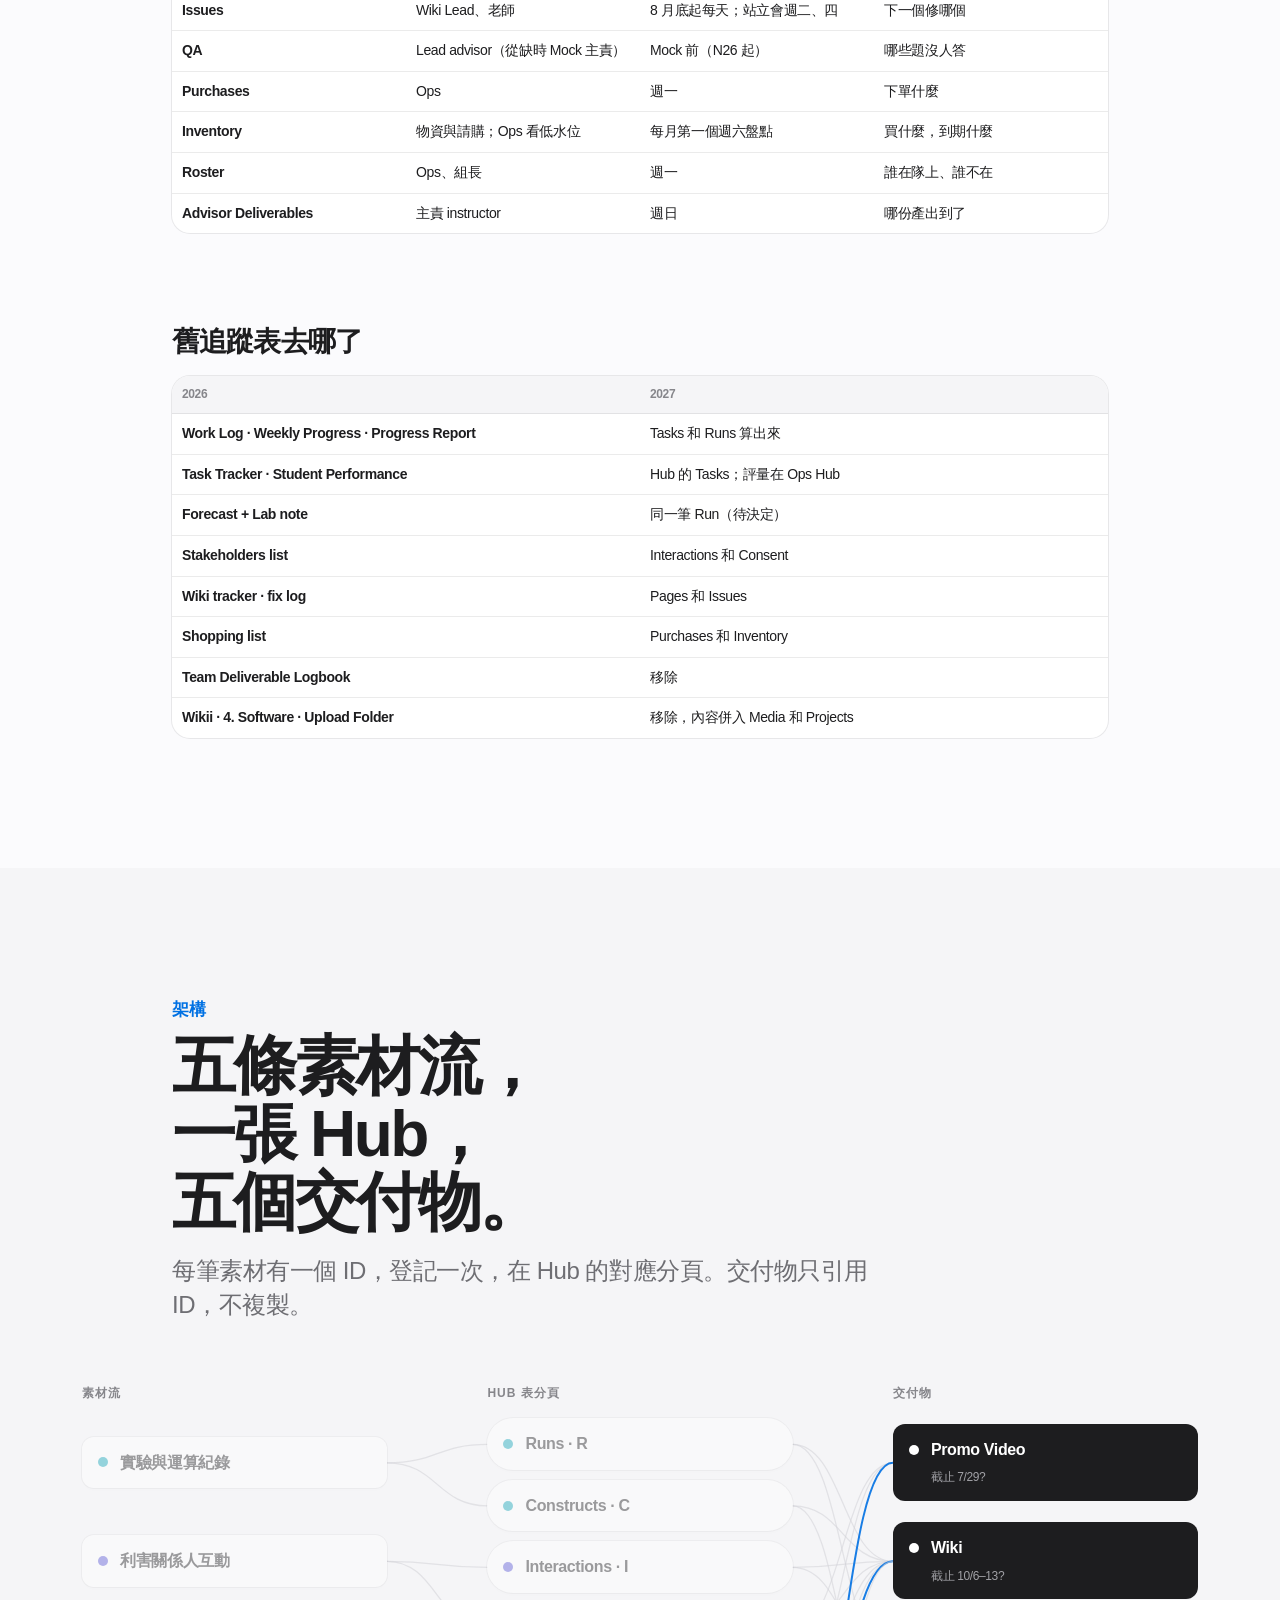
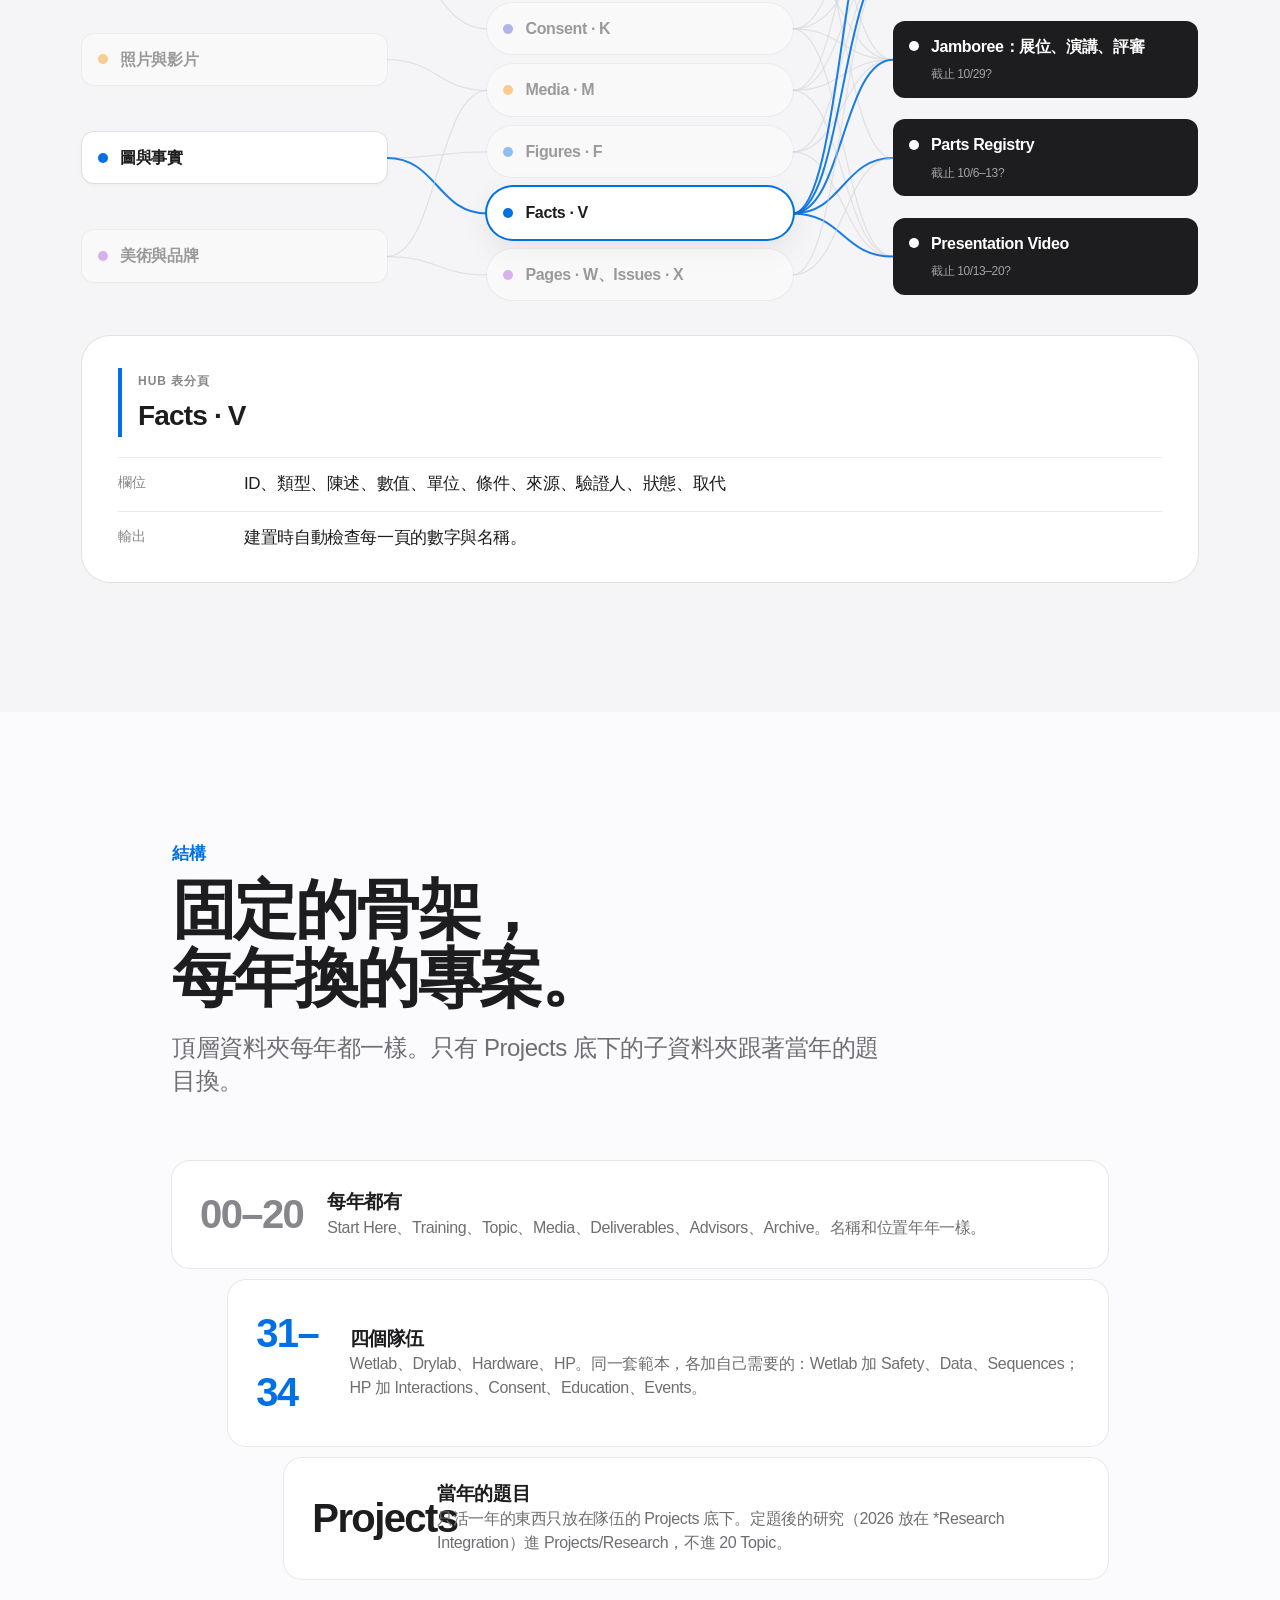
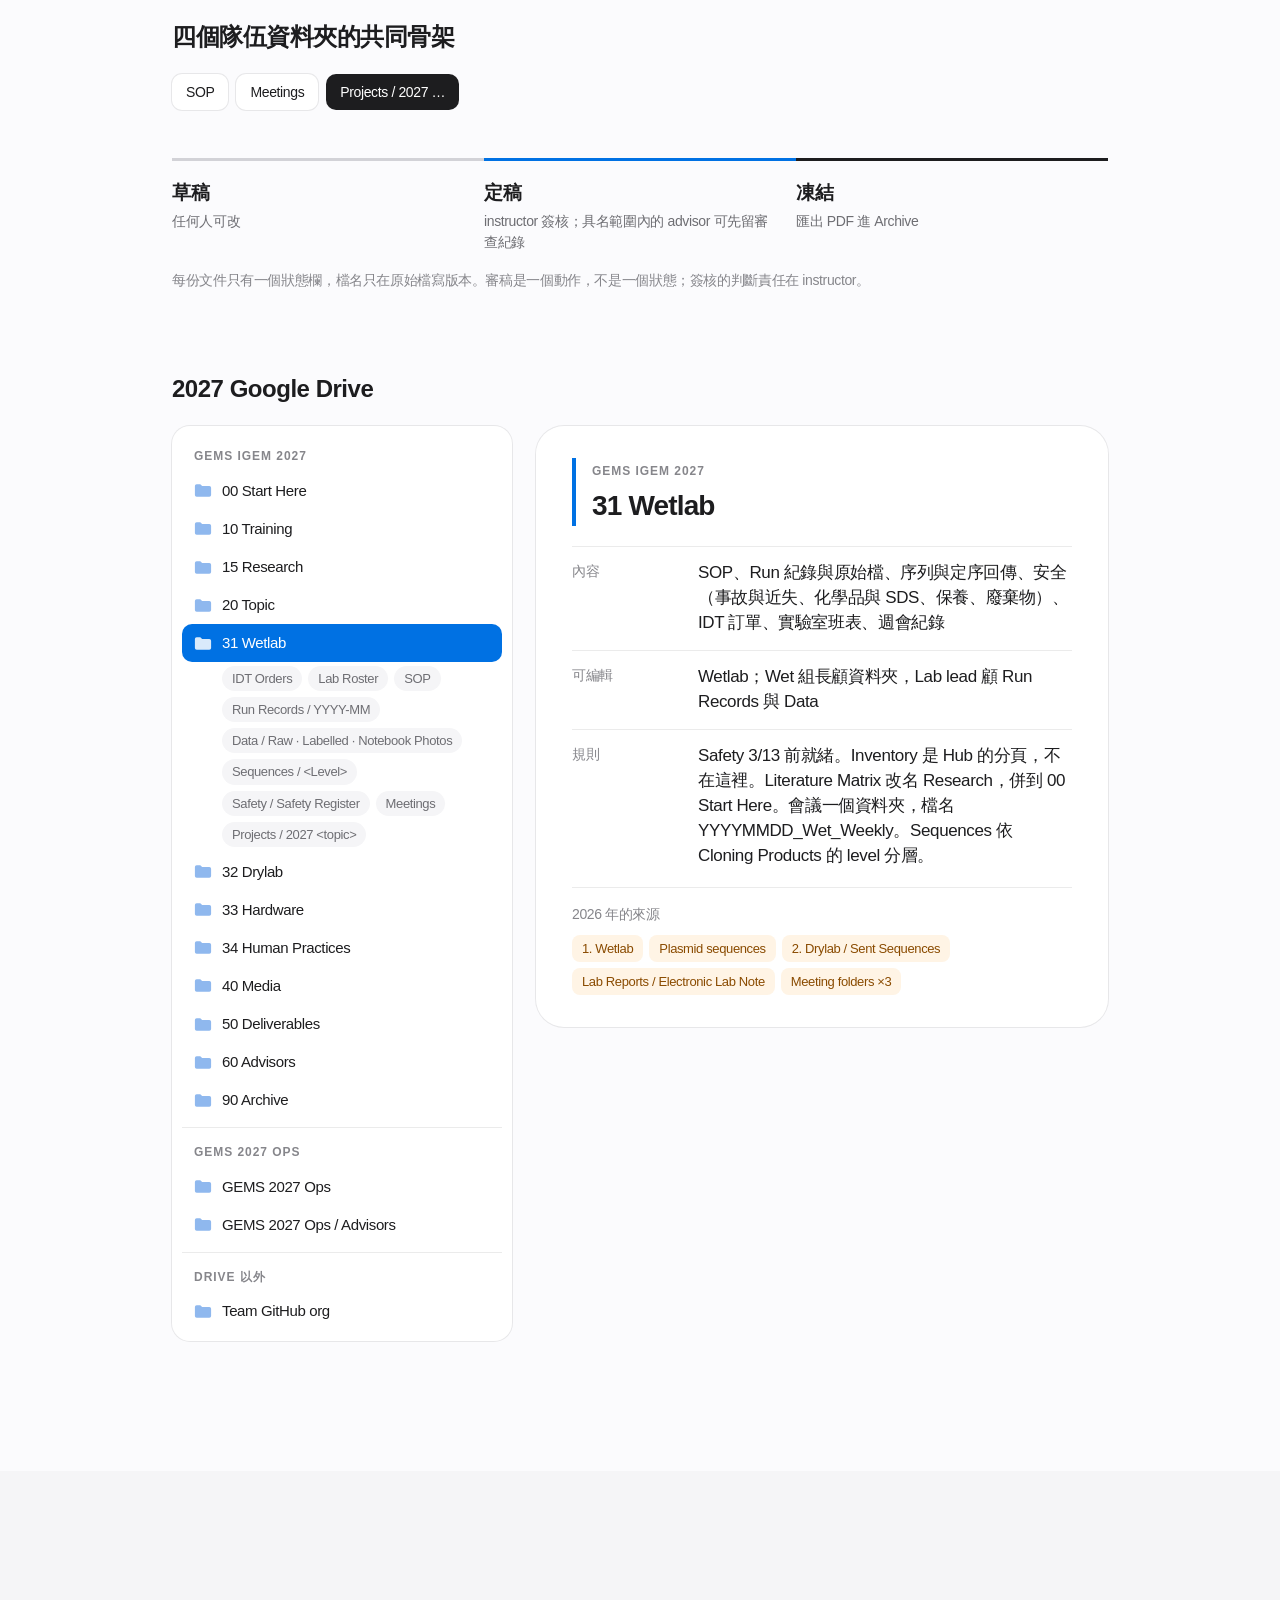
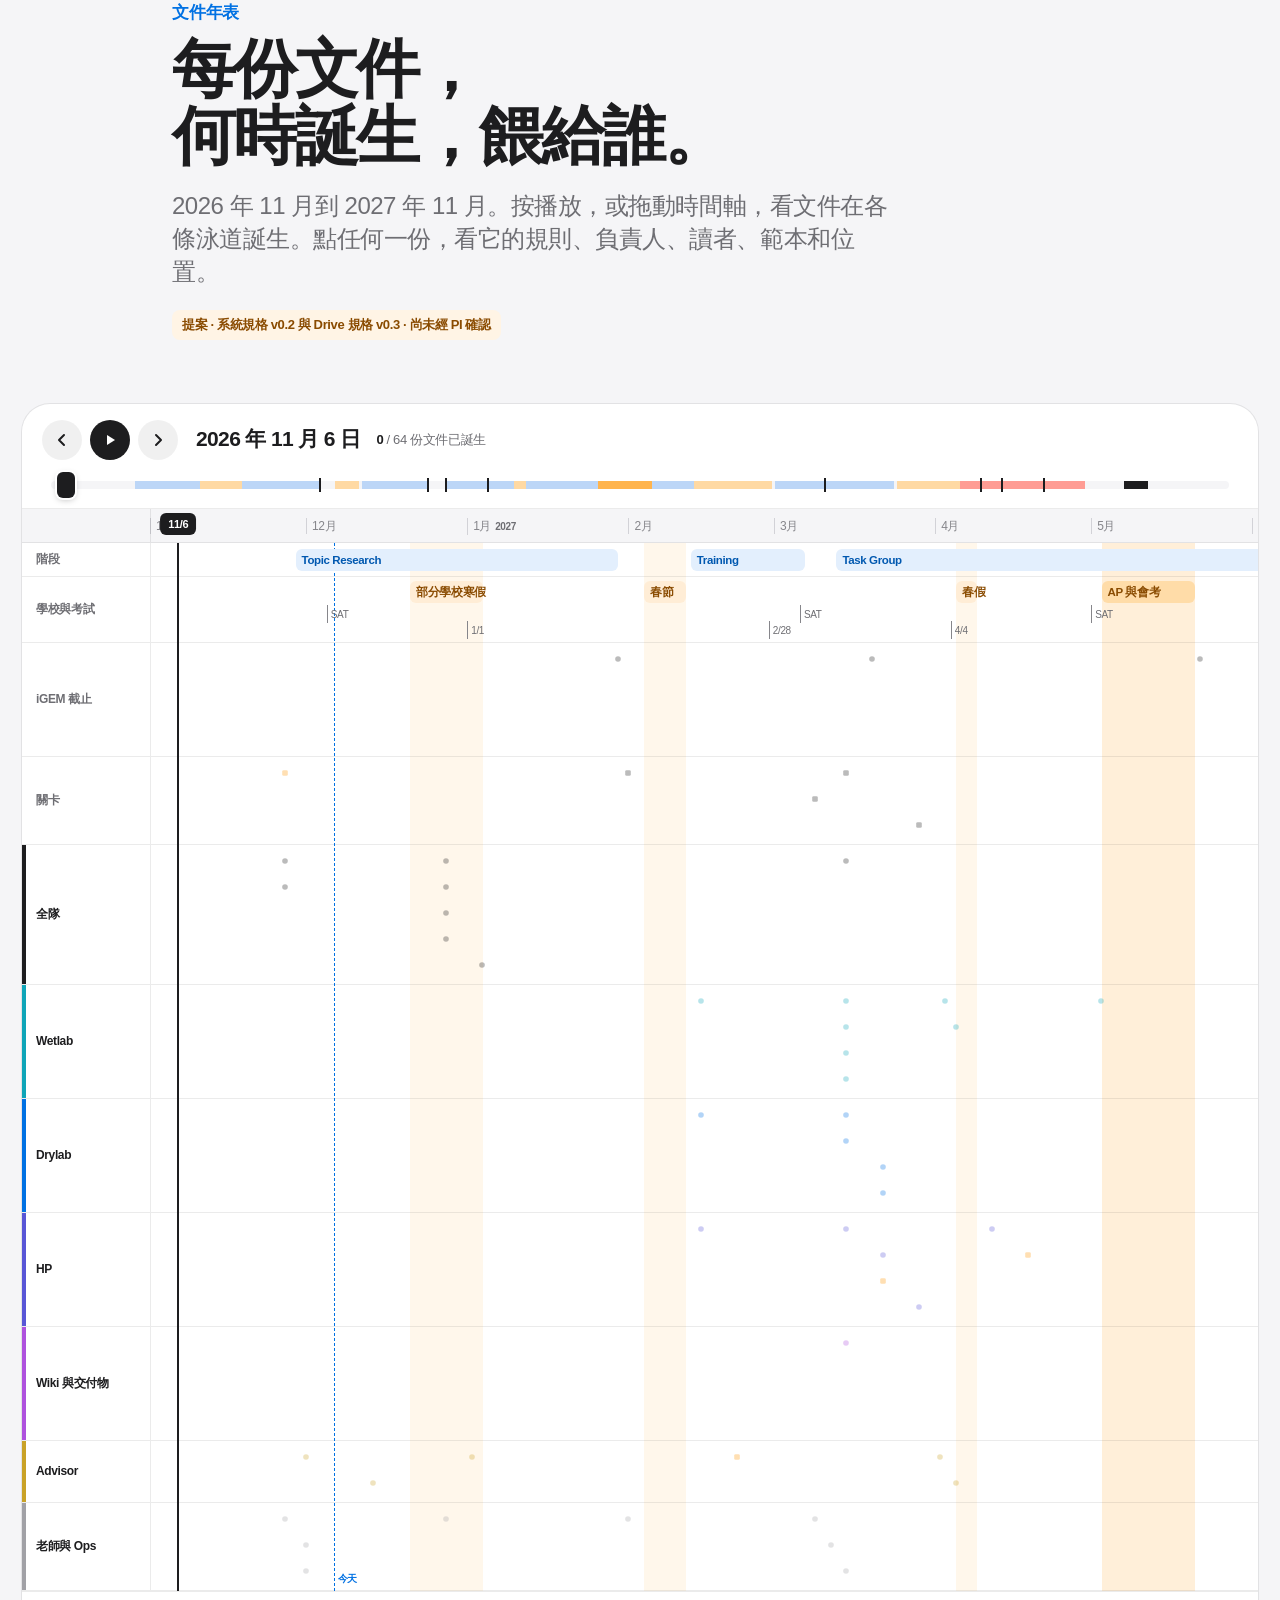
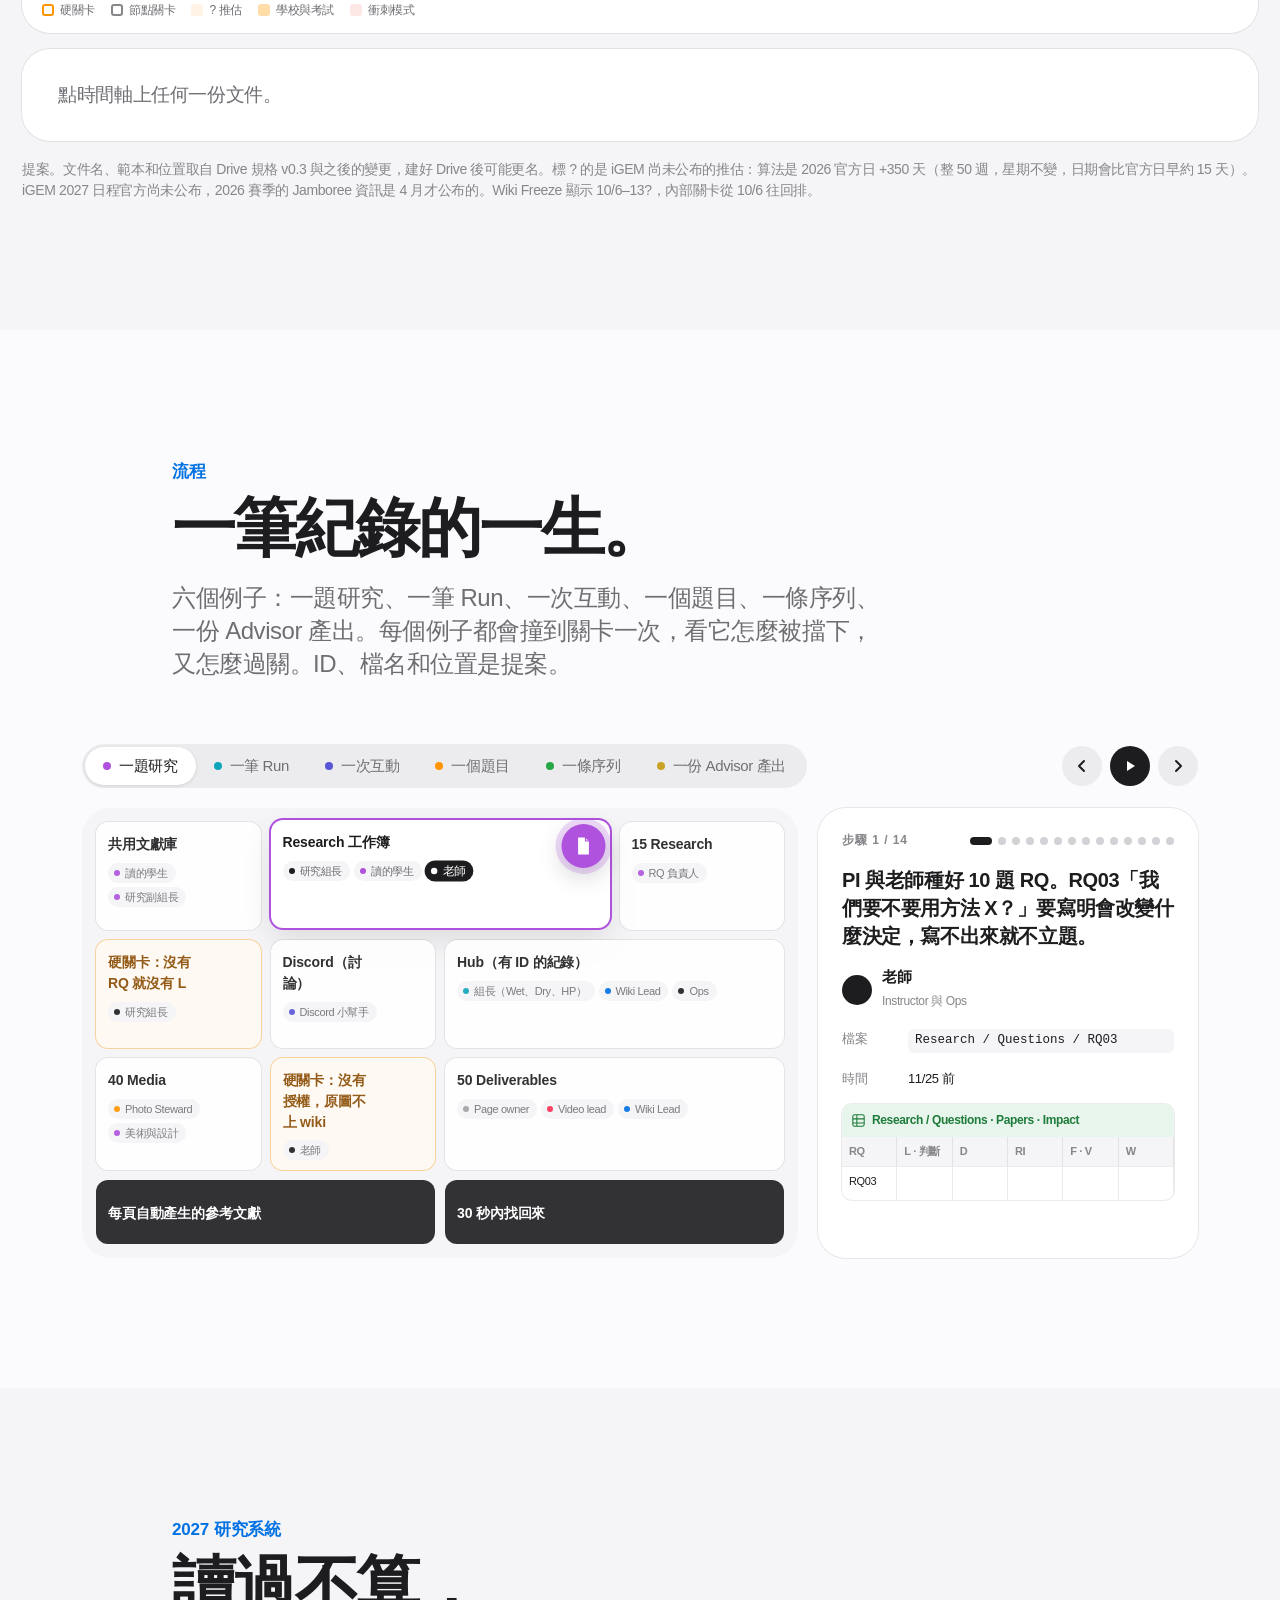
==== commit cb603499: "Show the 2027 research process and add a Research flow tab Rework the Research section for colleague" ====
--- a/index.html
+++ b/index.html
@@ -205,13 +205,35 @@
     <p class="eyebrow" data-i18n="res.eyebrow"></p>
     <h2 class="headline" data-i18n="res.title"></h2>
     <p class="lede" data-i18n="res.sub"></p>
+    <p class="rs-cta"><a class="rs-jump" href="#flow-research" data-flow-jump="research"><span data-i18n="res.jump"></span><svg viewBox="0 0 16 16" aria-hidden="true"><path d="M3 8h10M9 4l4 4-4 4"/></svg></a><small data-i18n="res.status"></small></p>
+
+    <h3 class="adv__h" data-i18n="res.why"></h3>
+    <div class="rs-why" id="res-why"></div>
+    <p class="rs-lesson" data-i18n="res.why.lesson"></p>
+
+    <h3 class="adv__h" data-i18n="res.structure"></h3>
+    <div class="rs-chain" id="res-chain"></div>
+    <div class="rs-around" id="res-around"></div>
+
+    <h3 class="adv__h" data-i18n="res.dates"></h3>
+    <div class="rs-dates" id="res-dates"></div>
+    <h4 class="rs-sub" data-i18n="res.miles"></h4>
+    <ol class="rs-miles" id="res-miles"></ol>
+
+    <h3 class="adv__h" data-i18n="res.who"></h3>
+    <div id="res-who"></div>
+    <p class="rs-note" data-i18n="res.who.note"></p>
 
     <h3 class="adv__h" data-i18n="res.steps"></h3>
+    <div class="rs-totals" id="res-totals"></div>
     <div id="res-steps"></div>
 
-    <h3 class="adv__h" data-i18n="res.sheets"></h3>
-    <p class="adv__p" data-i18n="res.sheets.sub"></p>
-    <div id="res-sheets"></div>
+    <h3 class="adv__h" data-i18n="res.leads"></h3>
+    <p class="adv__p" data-i18n="res.leads.sub"></p>
+    <ol class="rs-evidence" id="res-evidence"></ol>
+    <h4 class="rs-sub" data-i18n="res.fair"></h4>
+    <ul class="alist alist--ok" id="res-fair"></ul>
+    <p class="rs-note" data-i18n="res.fair.note"></p>
 
     <h3 class="adv__h" data-i18n="res.rules"></h3>
     <ol class="sysrules" id="res-rules"></ol>
@@ -263,6 +285,8 @@
     </div>
     <div id="ppl-list"></div>
     <p class="note" data-i18n="ppl.note"></p>
+    <h3 class="adv__h" id="ppl-decided-h" data-i18n="ppl.decided"></h3>
+    <ul class="alist alist--ok" id="ppl-decided"></ul>
     <h3 class="adv__h" id="ppl-tbd-h" data-i18n="ppl.tbd"></h3>
     <ol class="advtbd" id="ppl-tbd"></ol>
   </div>
--- a/assets/style.css
+++ b/assets/style.css
@@ -1222,3 +1222,69 @@
   .pt, .rn, .ff { display: none; }
   .fx.on { display: none; }
 }
+
+/* ---------- research section (scannable on a projector) ---------- */
+.tile[hidden] { display: none; }
+.board--focus { grid-auto-flow: dense; }
+.seg { flex-wrap: wrap; }
+.rs-cta { display: flex; flex-wrap: wrap; align-items: center; gap: 12px 18px; margin-top: 26px; }
+.rs-cta small { font-size: 14px; color: var(--ink-3); }
+.rs-jump { display: inline-flex; align-items: center; gap: 8px; padding: 12px 22px; border-radius: 999px; background: var(--accent); color: #fff; font-size: 17px; font-weight: 600; text-decoration: none; }
+.rs-jump:hover { background: #0062c4; color: #fff; }
+.rs-jump svg { width: 16px; height: 16px; fill: none; stroke: currentColor; stroke-width: 1.8; stroke-linecap: round; stroke-linejoin: round; }
+.rs-sub { font-size: 19px; letter-spacing: -.02em; margin: 34px 0 12px; }
+.rs-note { color: var(--ink-2); font-size: 15px; max-width: 860px; margin-top: 14px; }
+.rs-why { display: grid; grid-template-columns: repeat(4, 1fr); gap: 12px; }
+.rs-stat { background: var(--card); border-radius: var(--r-md); padding: 22px; box-shadow: 0 0 0 1px var(--hair); }
+.rs-stat b { display: block; font-size: 42px; line-height: 1.05; font-weight: 700; letter-spacing: -.04em; color: var(--pink); font-variant-numeric: tabular-nums; }
+.rs-stat h4 { font-size: 16px; margin-top: 10px; }
+.rs-stat p { font-size: 14px; color: var(--ink-2); margin-top: 6px; }
+.rs-lesson { font-size: 20px; font-weight: 600; letter-spacing: -.02em; max-width: 860px; margin-top: 20px; }
+.rs-chain { display: grid; grid-template-columns: repeat(3, 1fr); gap: 34px; counter-reset: x; }
+.rs-link { position: relative; background: var(--card); border-radius: var(--r-md); padding: 22px; box-shadow: 0 0 0 2px var(--purple); display: flex; flex-direction: column; gap: 8px; }
+.rs-link:not(:last-child)::after { content: "→"; position: absolute; right: -28px; top: 34px; font-size: 24px; font-weight: 600; color: var(--purple); }
+.rs-link__id { font-size: 40px; line-height: 1; font-weight: 700; letter-spacing: -.04em; color: var(--purple); }
+.rs-link h4 { font-size: 19px; letter-spacing: -.02em; }
+.rs-link code, .rs-sat code { font: 12.5px/1.4 var(--mono); color: var(--ink-2); overflow-wrap: anywhere; letter-spacing: 0; }
+.rs-link p { font-size: 15px; }
+.rs-link small { font-size: 13px; color: var(--ink-2); margin-top: auto; padding-top: 8px; border-top: 1px solid var(--hair); }
+.rs-link small b { color: var(--ink); margin-right: 4px; }
+.rs-around { display: grid; grid-template-columns: repeat(5, 1fr); gap: 10px; margin-top: 16px; }
+.rs-sat { background: var(--card); border-radius: var(--r-sm); padding: 16px; box-shadow: 0 0 0 1px var(--hair); display: flex; flex-direction: column; gap: 6px; }
+.rs-sat h4 { font-size: 16px; letter-spacing: -.01em; }
+.rs-sat p { font-size: 13.5px; color: var(--ink-2); }
+.rs-dates { display: grid; grid-template-columns: 1fr 1fr; gap: 14px; }
+.rs-date { background: var(--card); border-radius: var(--r-md); padding: 24px; box-shadow: 0 0 0 1px var(--hair); border-top: 5px solid var(--c); }
+.rs-date header { display: flex; align-items: baseline; flex-wrap: wrap; gap: 4px 12px; margin-bottom: 12px; }
+.rs-date header b { font-size: 44px; line-height: 1; font-weight: 700; letter-spacing: -.04em; color: var(--c); }
+.rs-date header span { font-size: 15px; font-weight: 600; }
+.rs-date ul { list-style: none; display: grid; gap: 9px; }
+.rs-date li { font-size: 16px; padding-left: 18px; position: relative; }
+.rs-date li::before { content: ""; position: absolute; left: 2px; top: .6em; width: 7px; height: 7px; border-radius: 50%; background: var(--c); }
+.rs-date__warn { margin-top: 14px; font-size: 14px; font-weight: 600; color: #b25f00; }
+.rs-miles { list-style: none; display: grid; grid-template-columns: repeat(4, 1fr); gap: 10px; }
+.rs-miles li { background: var(--card); border-radius: var(--r-sm); padding: 12px 14px; box-shadow: 0 0 0 1px var(--hair); }
+.rs-miles b { font-size: 17px; letter-spacing: -.02em; }
+.rs-miles span { font: 12px var(--mono); color: var(--ink-3); margin-left: 8px; }
+.rs-miles p { font-size: 13.5px; color: var(--ink-2); margin-top: 3px; }
+.rs-totals { display: flex; flex-wrap: wrap; gap: 14px 44px; margin-bottom: 20px; }
+.rs-totals div { display: flex; flex-direction: column; }
+.rs-totals b { font-size: 40px; line-height: 1.1; font-weight: 700; letter-spacing: -.04em; }
+.rs-totals span { font-size: 14px; color: var(--ink-2); }
+.rs-evidence { list-style: none; display: grid; grid-template-columns: repeat(3, 1fr); gap: 12px; }
+.rs-evidence li { display: grid; grid-template-columns: 40px 1fr; background: var(--card); border-radius: var(--r-sm); padding: 18px; box-shadow: 0 0 0 1px var(--hair); }
+.rs-evidence h4 { font-size: 17px; }
+.rs-evidence p { font-size: 14px; color: var(--ink-2); margin-top: 4px; }
+@media (max-width: 1000px) {
+  .rs-why { grid-template-columns: 1fr 1fr; }
+  .rs-around { grid-template-columns: 1fr 1fr; }
+  .rs-miles { grid-template-columns: 1fr 1fr; }
+  .rs-evidence { grid-template-columns: 1fr; }
+}
+@media (max-width: 700px) {
+  .rs-why, .rs-around, .rs-dates, .rs-miles { grid-template-columns: 1fr; }
+  .rs-chain { grid-template-columns: 1fr; gap: 30px; }
+  .rs-link:not(:last-child)::after { content: "↓"; right: auto; left: 50%; top: auto; bottom: -30px; }
+  .rs-stat b, .rs-link__id, .rs-date header b, .rs-totals b { font-size: 34px; }
+  .rs-lesson { font-size: 18px; }
+}
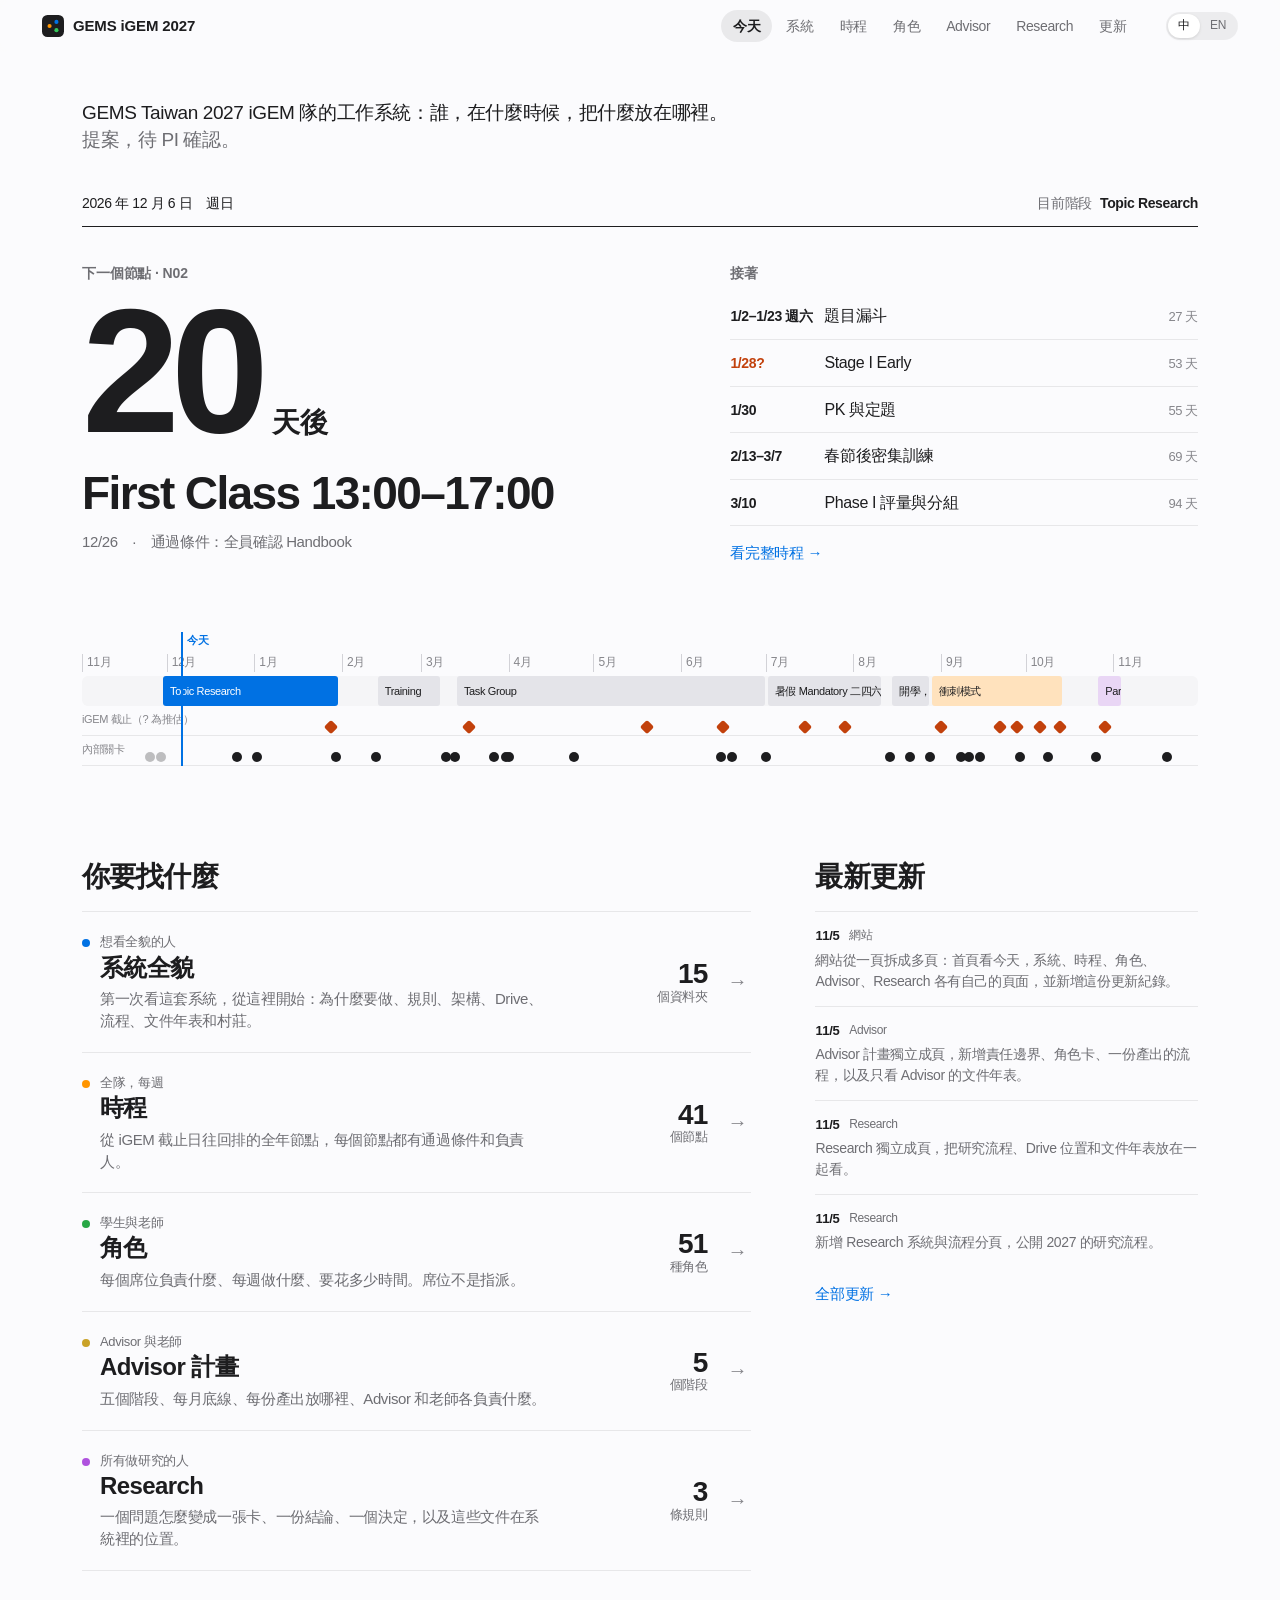
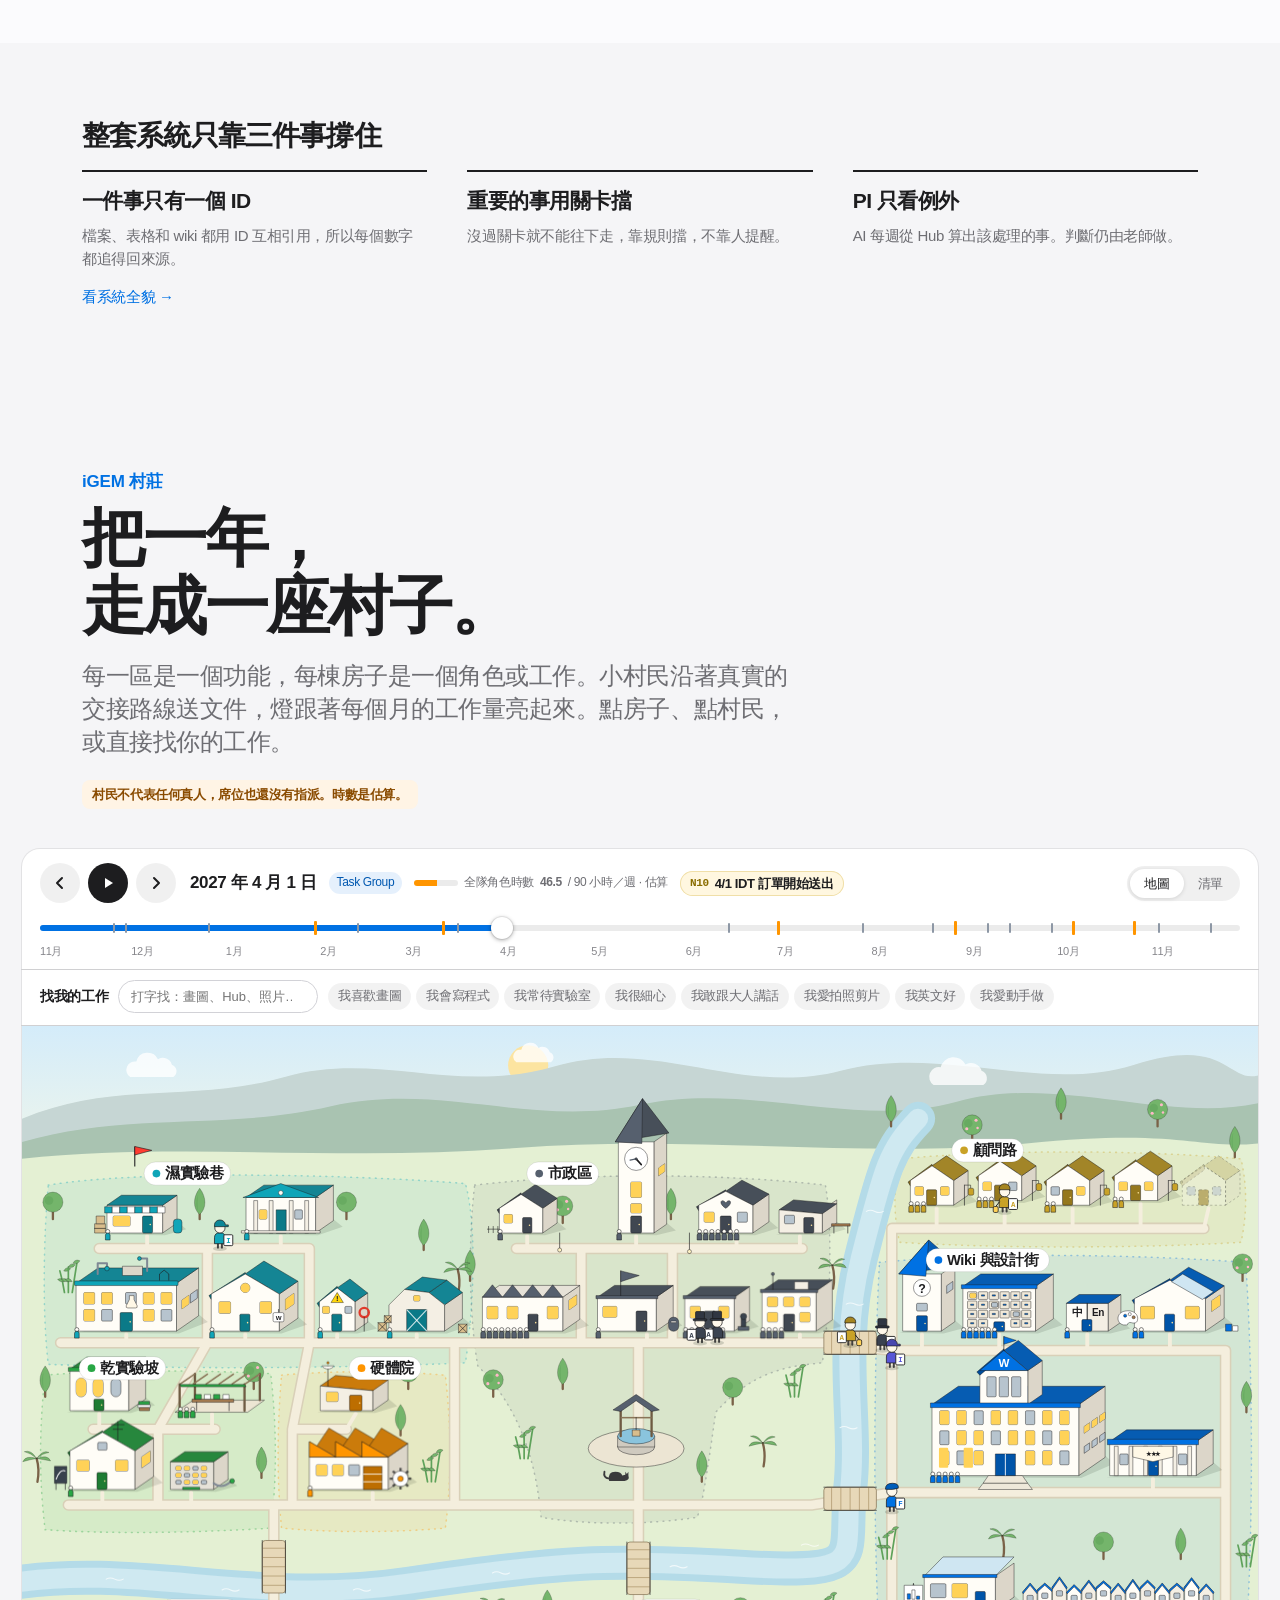
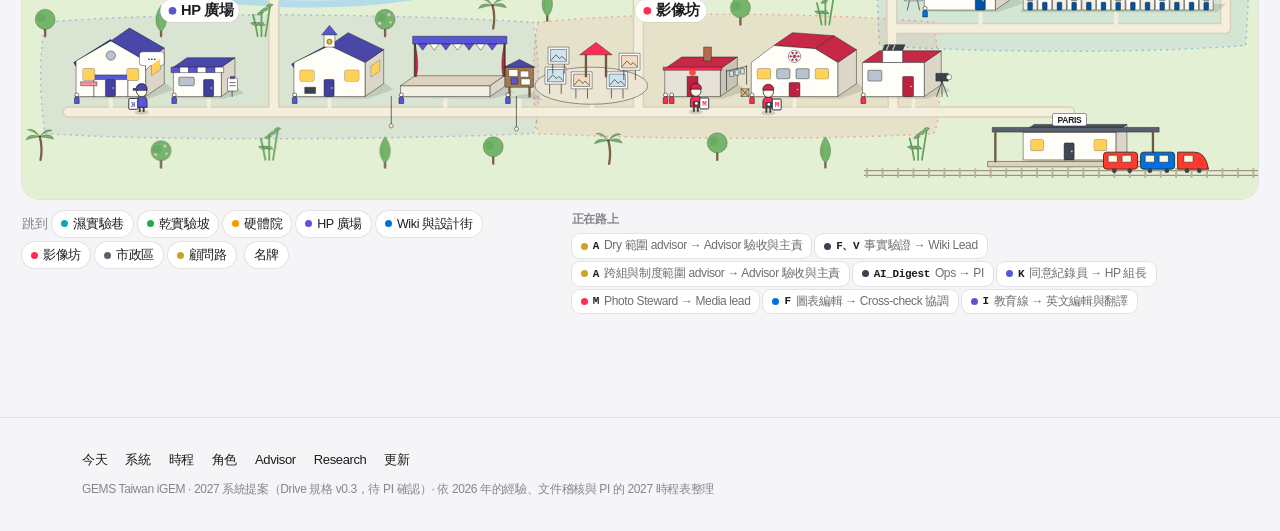
==== commit 0d18ac74: "Split the site into pages built around today The single 44,000 px page becomes seven: Today, System," ====
--- a/index.html
+++ b/index.html
@@ -3,292 +3,55 @@
 <head>
 <meta charset="utf-8">
 <meta name="viewport" content="width=device-width, initial-scale=1">
-<title>GEMS iGEM System</title>
-<meta name="description" content="The 2027 operating system for the GEMS Taiwan iGEM team: asset streams, registers, roles and timeline.">
+<title>GEMS iGEM 2027</title>
+<meta name="description" content="How the GEMS Taiwan 2027 iGEM team works: today, the next node, recent updates, and the whole system.">
 <link rel="icon" href="data:image/svg+xml,%3Csvg xmlns='http://www.w3.org/2000/svg' viewBox='0 0 32 32'%3E%3Crect width='32' height='32' rx='8' fill='%231d1d1f'/%3E%3Ccircle cx='11' cy='16' r='3' fill='%23ff9500'/%3E%3Ccircle cx='21' cy='10' r='3' fill='%230071e3'/%3E%3Ccircle cx='21' cy='22' r='3' fill='%2334c759'/%3E%3C/svg%3E">
 <link rel="stylesheet" href="assets/style.css">
+<link rel="stylesheet" href="assets/pages.css">
 </head>
-<body>
+<body data-page="home">
 
-<header class="nav" id="nav">
-  <div class="nav__in">
-    <a class="nav__brand" href="#top">GEMS iGEM System</a>
-    <nav class="nav__links">
-      <a href="#problems" data-i18n="nav.problems"></a>
-      <a href="#audit" data-i18n="nav.audit"></a>
-      <a href="#system" data-i18n="nav.system"></a>
-      <a href="#architecture" data-i18n="nav.arch"></a>
-      <a href="#depth" data-i18n="nav.depth"></a>
-      <a href="#year" data-i18n="nav.year"></a>
-      <a href="#flow" data-i18n="nav.flow"></a>
-      <a href="#research" data-i18n="nav.research"></a>
-      <a href="#people" data-i18n="nav.people"></a>
-      <a href="#village" data-i18n="nav.village"></a>
-      <a href="#advisor" data-i18n="nav.advisor"></a>
-      <a href="#timeline" data-i18n="nav.time"></a>
-      <a href="#facts" data-i18n="nav.facts"></a>
-      <a href="#standards" data-i18n="nav.std"></a>
-    </nav>
-    <div class="lang" role="group" aria-label="Language">
-      <button data-lang="zh">中</button><button data-lang="en">EN</button>
-    </div>
-  </div>
-</header>
+<header class="nav" id="nav"></header>
 
 <main id="top">
 
-<section class="hero">
-  <p class="eyebrow" data-i18n="hero.eyebrow"></p>
-  <h1 class="display" data-i18n="hero.title"></h1>
-  <p class="lede" data-i18n="hero.sub"></p>
-  <div class="stats">
-    <div><b>≈30</b><span data-i18n="stat.people"></span></div>
-    <div><b>17</b><span data-i18n="stat.streams"></span></div>
-    <div><b>3</b><span data-i18n="stat.registers"></span></div>
-    <div><b>36</b><span data-i18n="stat.deadlines"></span></div>
-  </div>
-  <div class="hero__orbs" aria-hidden="true"><i></i><i></i><i></i><i></i><i></i><i></i></div>
-</section>
-
-<section class="sec sec--dark" id="problems">
-  <div class="wrap">
-    <p class="eyebrow" data-i18n="prob.eyebrow"></p>
-    <h2 class="headline" data-i18n="prob.title"></h2>
-    <p class="lede" data-i18n="prob.sub"></p>
-    <ol class="problems" id="problems-list"></ol>
+<section class="today" aria-label="Today">
+  <div class="today__wrap">
+    <p class="today__intro"><span data-i18n="home.intro"></span> <em data-i18n="home.proposal"></em></p>
+    <div class="today__meta"><p id="today-date"></p><p class="today__phase" id="today-phase"></p></div>
+    <div class="today__grid">
+      <div id="today-next"></div>
+      <div id="today-after"></div>
+    </div>
+    <div class="ribbon" id="ribbon" aria-label="Year overview"></div>
   </div>
 </section>
 
-<section class="sec sec--alt" id="audit">
-  <div class="wrap">
-    <p class="eyebrow" data-i18n="audit.eyebrow"></p>
-    <h2 class="headline" data-i18n="audit.title"></h2>
-    <p class="lede" data-i18n="audit.sub"></p>
-    <div class="astats" id="astats"></div>
-    <div class="agrid">
-      <div class="acard acard--wide"><h3 data-i18n="audit.photos"></h3><div id="aphotos"></div></div>
-      <div class="acard"><h3 data-i18n="audit.size"></h3><div id="asize"></div></div>
-      <div class="acard"><h3 data-i18n="audit.hw"></h3><ul class="alist" id="ahw"></ul></div>
-      <div class="acard acard--wide"><h3 data-i18n="audit.keep"></h3><ul class="alist alist--ok" id="akeep"></ul></div>
+<section class="homesec homesec--doors">
+  <div class="today__wrap">
+    <div class="homecols">
+      <div>
+        <h2 class="homeh" data-i18n="home.where"></h2>
+        <div class="doors" id="home-doors"></div>
+      </div>
+      <aside>
+        <h2 class="homeh" data-i18n="home.updates"></h2>
+        <ul class="upds" id="home-updates"></ul>
+        <a class="more" href="updates.html"><span data-i18n="home.updates.all"></span> <span aria-hidden="true">→</span></a>
+      </aside>
     </div>
   </div>
 </section>
 
-<section class="sec" id="system">
-  <div class="wrap">
-    <p class="eyebrow" data-i18n="sys.eyebrow"></p>
-    <h2 class="headline" data-i18n="sys.title"></h2>
-    <p class="lede" data-i18n="sys.sub"></p>
-    <p class="ptag" data-i18n="sys.tag"></p>
-
-    <h3 class="adv__h" data-i18n="sys.lessons"></h3>
-    <div class="syslessons" id="sys-lessons"></div>
-
-    <h3 class="adv__h" data-i18n="sys.rules"></h3>
-    <ol class="sysrules" id="sys-rules"></ol>
-
-    <h3 class="adv__h" data-i18n="sys.gates"></h3>
-    <p class="adv__p" data-i18n="sys.gates.sub"></p>
-    <div class="sysgates" id="sys-gates"></div>
-
-    <h3 class="adv__h" data-i18n="sys.ids"></h3>
-    <p class="adv__p" data-i18n="sys.ids.sub"></p>
-    <div class="syschains" id="sys-chains"></div>
-    <div id="sys-ids"></div>
-
-    <h3 class="adv__h" data-i18n="sys.layers"></h3>
-    <div id="sys-layers"></div>
-
-    <h3 class="adv__h" data-i18n="sys.hub"></h3>
-    <p class="adv__p" data-i18n="sys.hub.sub"></p>
-    <div id="sys-hub"></div>
-
-    <h3 class="adv__h" data-i18n="sys.replaced"></h3>
-    <div id="sys-replaced"></div>
-  </div>
-</section>
-
-<section class="sec sec--alt" id="architecture">
-  <div class="wrap">
-    <p class="eyebrow" data-i18n="arch.eyebrow"></p>
-    <h2 class="headline" data-i18n="arch.title"></h2>
-    <p class="lede" data-i18n="arch.sub"></p>
-  </div>
-  <div class="wrap wrap--wide">
-    <div class="graph" id="graph">
-      <svg class="graph__lines" id="graph-lines" aria-hidden="true"></svg>
-      <div class="graph__col"><h3 data-i18n="arch.col.streams"></h3><div id="col-streams"></div></div>
-      <div class="graph__col"><h3 data-i18n="arch.col.registers"></h3><div id="col-registers"></div></div>
-      <div class="graph__col"><h3 data-i18n="arch.col.deliverables"></h3><div id="col-deliverables"></div></div>
-    </div>
-    <div class="panel" id="graph-panel" aria-live="polite"></div>
-  </div>
-</section>
-
-<section class="sec" id="depth">
-  <div class="wrap">
-    <p class="eyebrow" data-i18n="depth.eyebrow"></p>
-    <h2 class="headline" data-i18n="depth.title"></h2>
-    <p class="lede" data-i18n="depth.sub"></p>
-    <div class="layers" id="layers"></div>
-    <div class="template"><h3 class="drive__h" data-i18n="depth.template"></h3><div class="template__row" id="template"></div></div>
-    <div class="states">
-      <ol id="states"></ol>
-      <p class="note" data-i18n="depth.states"></p>
-    </div>
-    <div class="drive">
-      <h3 class="drive__h" data-i18n="depth.tree"></h3>
-      <div class="drive__grid">
-        <ul class="tree" id="tree"></ul>
-        <div class="panel panel--side" id="tree-panel" aria-live="polite"></div>
-      </div>
-    </div>
-  </div>
-</section>
-
-<section class="sec sec--alt" id="year">
-  <div class="wrap">
-    <p class="eyebrow" data-i18n="year.eyebrow"></p>
-    <h2 class="headline" data-i18n="year.title"></h2>
-    <p class="lede" data-i18n="year.sub"></p>
-    <p class="ptag" data-i18n="sys.tag"></p>
-  </div>
-  <div class="wrap wrap--wide wrap--xl">
-    <div class="yr" id="yr">
-      <div class="yr__bar">
-        <div class="flow__ctl">
-          <button id="yr-prev" class="ctl"><svg viewBox="0 0 16 16"><path d="M10 3 5 8l5 5"/></svg></button>
-          <button id="yr-play" class="ctl ctl--main"><svg viewBox="0 0 16 16" class="i-play"><path d="M5 3v10l8-5z"/></svg><svg viewBox="0 0 16 16" class="i-pause"><path d="M5 3v10M11 3v10"/></svg></button>
-          <button id="yr-next" class="ctl"><svg viewBox="0 0 16 16"><path d="m6 3 5 5-5 5"/></svg></button>
-        </div>
-        <div class="yr__now" id="yr-now"></div>
-      </div>
-      <div class="yr__scrub">
-        <div class="yr__mini" id="yr-mini" aria-hidden="true"></div>
-        <input type="range" id="yr-range" min="0" max="394" step="1" value="0">
-      </div>
-      <div class="yr__scroll" id="yr-scroll"><div class="yr__in" id="yr-in"></div></div>
-      <div class="yr__legend" id="yr-legend"></div>
-    </div>
-    <div class="panel" id="yr-panel" aria-live="polite"></div>
-    <p class="note" data-i18n="year.note"></p>
-  </div>
-</section>
-
-<section class="sec" id="flow">
-  <div class="wrap">
-    <p class="eyebrow" data-i18n="flow.eyebrow"></p>
-    <h2 class="headline" data-i18n="flow.title"></h2>
-    <p class="lede" data-i18n="flow.sub"></p>
-  </div>
-  <div class="wrap wrap--wide">
-    <div class="flow__bar">
-      <div class="seg" id="flow-tabs" role="tablist"></div>
-      <div class="flow__ctl">
-        <button id="flow-prev" class="ctl"><svg viewBox="0 0 16 16"><path d="M10 3 5 8l5 5"/></svg></button>
-        <button id="flow-play" class="ctl ctl--main"><svg viewBox="0 0 16 16" class="i-play"><path d="M5 3v10l8-5z"/></svg><svg viewBox="0 0 16 16" class="i-pause"><path d="M5 3v10M11 3v10"/></svg></button>
-        <button id="flow-next" class="ctl"><svg viewBox="0 0 16 16"><path d="m6 3 5 5-5 5"/></svg></button>
-      </div>
-    </div>
-    <div class="flow">
-      <div class="board" id="board">
-        <svg class="board__trail" id="board-trail" aria-hidden="true"></svg>
-        <div class="board__token" id="token"></div>
-      </div>
-      <div class="fpanel" id="fpanel" aria-live="polite"></div>
-    </div>
-  </div>
-</section>
-
-<section class="sec sec--alt" id="research">
-  <div class="wrap">
-    <p class="eyebrow" data-i18n="res.eyebrow"></p>
-    <h2 class="headline" data-i18n="res.title"></h2>
-    <p class="lede" data-i18n="res.sub"></p>
-    <p class="rs-cta"><a class="rs-jump" href="#flow-research" data-flow-jump="research"><span data-i18n="res.jump"></span><svg viewBox="0 0 16 16" aria-hidden="true"><path d="M3 8h10M9 4l4 4-4 4"/></svg></a><small data-i18n="res.status"></small></p>
-
-    <h3 class="adv__h" data-i18n="res.why"></h3>
-    <div class="rs-why" id="res-why"></div>
-    <p class="rs-lesson" data-i18n="res.why.lesson"></p>
-
-    <h3 class="adv__h" data-i18n="res.structure"></h3>
-    <div class="rs-chain" id="res-chain"></div>
-    <div class="rs-around" id="res-around"></div>
-
-    <h3 class="adv__h" data-i18n="res.dates"></h3>
-    <div class="rs-dates" id="res-dates"></div>
-    <h4 class="rs-sub" data-i18n="res.miles"></h4>
-    <ol class="rs-miles" id="res-miles"></ol>
-
-    <h3 class="adv__h" data-i18n="res.who"></h3>
-    <div id="res-who"></div>
-    <p class="rs-note" data-i18n="res.who.note"></p>
-
-    <h3 class="adv__h" data-i18n="res.steps"></h3>
-    <div class="rs-totals" id="res-totals"></div>
-    <div id="res-steps"></div>
-
-    <h3 class="adv__h" data-i18n="res.leads"></h3>
-    <p class="adv__p" data-i18n="res.leads.sub"></p>
-    <ol class="rs-evidence" id="res-evidence"></ol>
-    <h4 class="rs-sub" data-i18n="res.fair"></h4>
-    <ul class="alist alist--ok" id="res-fair"></ul>
-    <p class="rs-note" data-i18n="res.fair.note"></p>
-
-    <h3 class="adv__h" data-i18n="res.rules"></h3>
-    <ol class="sysrules" id="res-rules"></ol>
-
-    <h3 class="adv__h" data-i18n="res.refs"></h3>
-    <p class="adv__p" data-i18n="res.refs.p"></p>
-
-    <h3 class="adv__h" data-i18n="res.rights"></h3>
-    <ul class="alist alist--ok" id="res-rights"></ul>
-  </div>
-</section>
-
-<section class="sec sec--alt" id="photo">
-  <div class="wrap">
-    <p class="eyebrow" data-i18n="ph.eyebrow"></p>
-    <h2 class="headline" data-i18n="ph.title"></h2>
-    <p class="lede" data-i18n="ph.sub"></p>
-    <h3 class="adv__h" data-i18n="ph.flow"></h3>
-    <ol class="ph__steps" id="ph-steps"></ol>
-    <h3 class="adv__h" data-i18n="ph.name"></h3>
-    <div id="ph-name"></div>
-    <div class="ph__grid">
-      <div class="acard"><h3 data-i18n="ph.home"></h3><dl class="ph__dl" id="ph-home"></dl></div>
-      <div class="acard"><h3 data-i18n="ph.duty"></h3><dl class="ph__dl" id="ph-duty"></dl></div>
-    </div>
-    <h3 class="adv__h" data-i18n="ph.rules"></h3>
-    <ul class="alist alist--ok" id="ph-rules"></ul>
-    <p class="note"><button class="rc__go" id="ph-village"></button></p>
-  </div>
-</section>
-
-<section class="sec" id="people">
-  <div class="wrap">
-    <p class="eyebrow" data-i18n="ppl.eyebrow"></p>
-    <h2 class="headline" data-i18n="ppl.title"></h2>
-    <p class="lede" data-i18n="ppl.sub"></p>
-    <p class="ptag" id="ppl-tag"></p>
-    <div class="crowd crowd--4" id="crowd"></div>
-    <div class="rules5" id="ppl-rules"></div>
-    <div class="pl">
-      <h3 class="adv__h" data-i18n="ppl.load"></h3>
-      <p class="adv__p" data-i18n="ppl.load.sub"></p>
-      <div class="pl__chart" id="ppl-load"></div>
-    </div>
-    <h3 class="adv__h" data-i18n="ppl.cat"></h3>
-    <div class="pp__bar">
-      <div class="pp__tabs" id="ppl-tabs"></div>
-      <input class="pp__q" id="ppl-q" type="search" autocomplete="off">
-    </div>
-    <div id="ppl-list"></div>
-    <p class="note" data-i18n="ppl.note"></p>
-    <h3 class="adv__h" id="ppl-decided-h" data-i18n="ppl.decided"></h3>
-    <ul class="alist alist--ok" id="ppl-decided"></ul>
-    <h3 class="adv__h" id="ppl-tbd-h" data-i18n="ppl.tbd"></h3>
-    <ol class="advtbd" id="ppl-tbd"></ol>
+<section class="homesec homesec--ideas">
+  <div class="today__wrap">
+    <h2 class="homeh" data-i18n="home.chain"></h2>
+    <ol class="ideas">
+      <li><h3 data-i18n="home.chain.ids"></h3><p data-i18n="home.chain.ids.d"></p></li>
+      <li><h3 data-i18n="home.chain.gates"></h3><p data-i18n="home.chain.gates.d"></p></li>
+      <li><h3 data-i18n="home.chain.pi"></h3><p data-i18n="home.chain.pi.d"></p></li>
+    </ol>
+    <a class="more" href="system.html"><span data-i18n="home.chain.more"></span> <span aria-hidden="true">→</span></a>
   </div>
 </section>
 
@@ -304,111 +67,13 @@
   </div>
 </section>
 
-<section class="sec" id="advisor">
-  <div class="wrap">
-    <p class="eyebrow" data-i18n="adv.eyebrow"></p>
-    <h2 class="headline" data-i18n="adv.title"></h2>
-    <p class="lede" data-i18n="adv.sub"></p>
-    <p class="note" data-i18n="adv.source"></p>
-    <h3 class="adv__h" data-i18n="adv.floor"></h3>
-    <div class="advfloor" id="adv-floor"></div>
-    <p class="note" data-i18n="adv.floor.note"></p>
-  </div>
-  <div class="wrap wrap--wide">
-    <h3 class="adv__h adv__h--first" data-i18n="adv.stages"></h3>
-    <div class="advtrack" id="adv-track"></div>
-    <p class="note" data-i18n="adv.stages.note"></p>
-    <div class="advstages" id="adv-stages"></div>
-    <div class="panel" id="adv-stage-panel" aria-live="polite"></div>
-
-    <h3 class="adv__h" data-i18n="adv.map"></h3>
-    <p class="adv__p" data-i18n="adv.map.sub"></p>
-    <div id="adv-map"></div>
-
-    <h3 class="adv__h" data-i18n="adv.tree"></h3>
-    <pre class="advtree" id="adv-tree"></pre>
-    <p class="note" data-i18n="adv.tree.note"></p>
-
-    <h3 class="adv__h" data-i18n="adv.state"></h3>
-    <p class="adv__p" data-i18n="adv.state.sub"></p>
-    <div class="advstate" id="adv-state"></div>
-    <div class="panel" id="adv-state-panel" aria-live="polite"></div>
-
-    <h3 class="adv__h" data-i18n="adv.makeup"></h3>
-    <div id="adv-makeup"></div>
-
-    <h3 class="adv__h" data-i18n="adv.strike"></h3>
-    <div class="advstrike" id="adv-strike"></div>
-
-    <h3 class="adv__h" data-i18n="adv.hub"></h3>
-    <p class="adv__p" data-i18n="adv.hub.sub"></p>
-    <div class="hub">
-      <div class="hub__bar"><div class="seg" id="adv-hub-tabs" role="tablist"></div><span class="hub__tag" data-i18n="adv.hub.sample"></span></div>
-      <div id="adv-hub"></div>
-    </div>
-    <div class="panel" id="adv-hub-panel" aria-live="polite"></div>
-
-    <h3 class="adv__h" data-i18n="adv.schema"></h3>
-    <p class="adv__p" data-i18n="adv.schema.note"></p>
-    <div class="advschema" id="adv-schema"></div>
-
-    <h3 class="adv__h" data-i18n="adv.vis"></h3>
-    <p class="adv__p" data-i18n="adv.vis.note"></p>
-    <div id="adv-vis"></div>
-
-    <h3 class="adv__h" data-i18n="adv.load"></h3>
-    <p class="adv__p" data-i18n="adv.load.sub"></p>
-    <div class="seg advload__seg" id="adv-load-tabs" role="tablist"></div>
-    <div id="adv-load"></div>
-
-    <h3 class="adv__h" id="adv-tbd" data-i18n="adv.tbd"></h3>
-    <p class="adv__p" data-i18n="adv.tbd.sub"></p>
-    <ol class="advtbd" id="adv-tbd-list"></ol>
-  </div>
-</section>
-
-<section class="sec sec--alt" id="timeline">
-  <div class="wrap">
-    <p class="eyebrow" data-i18n="time.eyebrow"></p>
-    <h2 class="headline" data-i18n="time.title"></h2>
-    <p class="lede" data-i18n="time.sub"></p>
-  </div>
-  <div class="wrap wrap--wide">
-    <div class="tl" id="tl"></div>
-    <div class="panel" id="tl-panel" aria-live="polite"></div>
-    <h3 class="adv__h" data-i18n="time.tbd"></h3>
-    <p class="adv__p" data-i18n="time.tbd.sub"></p>
-    <ol class="advtbd" id="time-tbd"></ol>
-  </div>
-</section>
-
-<section class="sec sec--dark" id="facts">
-  <div class="wrap">
-    <p class="eyebrow" data-i18n="facts.eyebrow"></p>
-    <h2 class="headline" data-i18n="facts.title"></h2>
-    <p class="lede" data-i18n="facts.sub"></p>
-    <div class="facttypes" id="facttypes"></div>
-    <div class="term">
-      <div class="term__bar"><i></i><i></i><i></i><span data-i18n="facts.lint"></span></div>
-      <pre id="lint"></pre>
-    </div>
-  </div>
-</section>
-
-<section class="sec" id="standards">
-  <div class="wrap">
-    <p class="eyebrow" data-i18n="std.eyebrow"></p>
-    <h2 class="headline" data-i18n="std.title"></h2>
-    <p class="lede" data-i18n="std.sub"></p>
-    <div class="stds" id="stds"></div>
-  </div>
-</section>
-
 </main>
 
-<footer class="foot"><p data-i18n="foot.line"></p></footer>
+<footer class="foot" id="foot"></footer>
 
 <script src="assets/data.js"></script>
+<script src="assets/updates.js"></script>
+<script src="assets/site.js"></script>
 <script src="assets/village.js"></script>
 <script src="assets/app.js"></script>
 </body>
--- a/assets/pages.css
+++ b/assets/pages.css
@@ -0,0 +1,195 @@
+/* Multi-page shell, home page and page heads. Loads after style.css and uses its tokens. */
+:root { --nav-h: 52px; --sub-h: 44px; }
+html { scroll-padding-top: calc(var(--nav-h) + 12px); }
+body:has(.subnav) { scroll-padding-top: calc(var(--nav-h) + var(--sub-h) + 12px); }
+html:has(.subnav) { scroll-padding-top: calc(var(--nav-h) + var(--sub-h) + 12px); }
+::selection { background: rgba(0, 113, 227, .18); }
+
+/* ---------- nav ---------- */
+.nav { height: var(--nav-h); }
+.nav__in { max-width: 1240px; height: 100%; gap: 28px; }
+.nav__brand { display: inline-flex; align-items: center; gap: 9px; }
+.nav__brand svg { width: 22px; height: 22px; flex: none; }
+.nav__links { display: flex; gap: 2px; margin-left: auto; font-size: 14px; }
+.nav__links a { padding: 6px 12px; border-radius: 999px; color: var(--ink-2); white-space: nowrap; transition: color .2s, background .2s; }
+.nav__links a:hover { color: var(--ink); background: rgba(0, 0, 0, .04); }
+.nav__links a[aria-current="page"] { color: var(--ink); background: rgba(0, 0, 0, .07); font-weight: 600; }
+@media (max-width: 860px) {
+  :root { --nav-h: 92px; }
+  .nav__in { flex-wrap: wrap; align-content: center; gap: 4px 12px; padding: 0 16px; }
+  .nav__brand { flex: 1; }
+  .nav__links { order: 3; flex: 0 0 calc(100% + 32px); margin: 0 -16px; padding: 0 12px; overflow-x: auto; scrollbar-width: none; font-size: 13px; }
+  .nav__links::-webkit-scrollbar { display: none; }
+  .nav__links { gap: 0; }
+  .nav__links a { padding: 6px 8px; }
+}
+
+/* ---------- section tabs on long pages ---------- */
+.subnav { position: sticky; top: var(--nav-h); z-index: 40; height: var(--sub-h); background: rgba(251, 251, 253, .9); backdrop-filter: saturate(180%) blur(16px); -webkit-backdrop-filter: saturate(180%) blur(16px); box-shadow: 0 1px 0 var(--hair); }
+.subnav__in { max-width: 1240px; height: 100%; margin: 0 auto; padding: 0 22px; display: flex; align-items: center; gap: 4px; overflow-x: auto; scrollbar-width: none; }
+.subnav__in::-webkit-scrollbar { display: none; }
+.subnav a { position: relative; flex: none; padding: 5px 11px; font-size: 13px; font-weight: 500; color: var(--ink-2); border-radius: 8px; transition: color .2s, background .2s; }
+.subnav a:hover { color: var(--ink); background: rgba(0, 0, 0, .04); }
+.subnav a[aria-current="true"] { color: var(--accent); background: rgba(0, 113, 227, .09); }
+
+/* ---------- page heads ---------- */
+.phead { padding: 96px 0 104px; }
+.phead .display { font-size: clamp(44px, 7.4vw, 84px); margin-top: 6px; }
+.phead .eyebrow { color: var(--ink-2); }
+.stats--left { justify-content: flex-start; margin-top: 56px; gap: 56px; display: flex; flex-wrap: wrap; text-align: left; }
+.stats--left > div { text-align: left; }
+.stats--left b { font-size: 44px; font-variant-numeric: tabular-nums; display: block; letter-spacing: -.03em; line-height: 1.05; }
+.stats--left span { display: block; max-width: 170px; margin-top: 6px; font-size: 14px; line-height: 1.35; color: var(--ink-2); }
+.headline--s { font-size: clamp(32px, 4.6vw, 48px); }
+.wrap--flush { max-width: 1160px; }
+.wrap--flush > .adv__h--first { margin-top: 0; }
+.sec { padding: 104px 0; scroll-margin-top: 0; }
+.wrap > .note { max-width: 720px; }
+
+.brief { margin-top: 80px; padding-top: 32px; border-top: 1px solid var(--line); }
+.brief h2 { font-size: 28px; letter-spacing: -.03em; }
+.brief > p { margin-top: 6px; color: var(--ink-2); }
+.brief__list { list-style: none; margin-top: 24px; display: grid; grid-template-columns: repeat(2, minmax(0, 1fr)); column-gap: 40px; }
+.brief__list a { display: grid; grid-template-columns: 28px 1fr; column-gap: 8px; padding: 14px 0; border-bottom: 1px solid var(--hair); transition: color .2s; }
+.brief__list a:hover b { color: var(--accent); }
+.brief__n { grid-row: span 2; font-size: 14px; line-height: 1.7; color: var(--ink-3); font-variant-numeric: tabular-nums; }
+.brief__list b { font-size: 17px; transition: color .2s; }
+.brief__list p { font-size: 14px; line-height: 1.45; color: var(--ink-2); margin-top: 2px; }
+.boundgrid { display: grid; grid-template-columns: repeat(3, minmax(0, 1fr)); gap: 14px; margin: 22px 0 24px; }
+
+/* ---------- home: today ---------- */
+.today { padding: 48px 0 28px; }
+.today__wrap { max-width: 1160px; margin: 0 auto; padding: 0 22px; }
+.today__intro { font-size: 19px; line-height: 1.4; font-weight: 500; letter-spacing: -.02em; max-width: 680px; }
+.today__intro em { display: inline-block; font-style: normal; color: var(--ink-2); }
+.today__meta { display: flex; flex-wrap: wrap; justify-content: space-between; gap: 6px 24px; margin-top: 40px; padding-bottom: 12px; border-bottom: 1px solid var(--ink); font-size: 14px; font-weight: 500; font-variant-numeric: tabular-nums; }
+.today__phase span { color: var(--ink-2); font-weight: 400; margin-right: 8px; }
+.today__phase b { font-weight: 600; }
+.today__grid { display: grid; grid-template-columns: minmax(0, 1.25fr) minmax(0, 1fr); gap: 64px; padding: 36px 0 44px; }
+.today__label { font-size: 14px; font-weight: 600; color: var(--ink-2); letter-spacing: -.01em; }
+.today__count { display: flex; align-items: baseline; gap: 12px; margin-top: 2px; }
+.today__count b { font-size: clamp(96px, 15vw, 176px); line-height: .98; font-weight: 700; letter-spacing: -.05em; font-variant-numeric: tabular-nums; }
+.today__count span { font-size: clamp(20px, 2.4vw, 28px); font-weight: 600; letter-spacing: -.02em; }
+.today__title { font-size: clamp(30px, 4.2vw, 46px); line-height: 1.12; font-weight: 700; letter-spacing: -.035em; margin-top: 10px; text-wrap: balance; }
+.today__date2 { margin-top: 12px; font-size: 15px; line-height: 1.5; color: var(--ink-2); max-width: 560px; }
+.after { list-style: none; margin-top: 10px; }
+.after__i a { display: grid; grid-template-columns: 84px 1fr auto; gap: 10px; align-items: baseline; padding: 12px 0; border-bottom: 1px solid var(--hair); transition: color .2s; }
+.after__i a:hover span { color: var(--accent); }
+.after time { font-size: 14px; font-weight: 600; font-variant-numeric: tabular-nums; }
+.after__i--deadline time { color: #c2410c; }
+.after span { font-size: 16px; line-height: 1.35; transition: color .2s; }
+.after small { font-size: 13px; color: var(--ink-3); font-variant-numeric: tabular-nums; }
+.more { display: inline-block; margin-top: 16px; font-size: 15px; font-weight: 500; color: var(--accent); }
+.more:hover { text-decoration: underline; text-underline-offset: 3px; }
+
+/* ---------- home: year ribbon ---------- */
+.ribbon { overflow-x: auto; scrollbar-width: thin; padding: 22px 0 6px; }
+.rb__in { position: relative; min-width: 760px; padding-top: 22px; }
+.rb__months { position: relative; height: 18px; font-size: 12px; color: var(--ink-3); }
+.rb__months span { position: absolute; top: 0; padding-left: 4px; border-left: 1px solid var(--line); }
+.rb__bands { position: relative; height: 30px; margin-top: 4px; background: var(--alt); border-radius: 6px; }
+.rb__band { position: absolute; top: 0; bottom: 0; background: #e4e4e9; margin-left: 2px; border-radius: 3px; overflow: hidden; display: flex; align-items: center; }
+.rb__band em { font-style: normal; font-size: 11px; font-weight: 500; padding: 0 7px; white-space: nowrap; color: var(--ink); }
+.rb__band--crunch { background: #ffe2bd; }
+.rb__band--trip { background: #e9d6f5; }
+.rb__band.is-now { background: var(--accent); }
+.rb__band.is-now em { color: #fff; }
+.rb__row { position: relative; height: 26px; margin-top: 4px; border-bottom: 1px solid var(--hair); }
+.rb__row small { position: absolute; left: 0; top: 4px; z-index: 0; font-size: 11px; line-height: 1; color: var(--ink-3); background: var(--bg); padding-right: 6px; white-space: nowrap; }
+.rb__dot { position: absolute; top: 12px; z-index: 1; width: 10px; height: 10px; margin-left: -5px; border-radius: 50%; background: var(--ink); transition: transform .15s; }
+.rb__row--deadline .rb__dot { background: #c2410c; border-radius: 2px; transform: rotate(45deg); }
+.rb__dot.is-past { opacity: .28; }
+.rb__dot:hover { transform: scale(1.5); }
+.rb__row--deadline .rb__dot:hover { transform: rotate(45deg) scale(1.5); }
+.rb__today { position: absolute; top: 0; bottom: 0; z-index: 2; width: 0; border-left: 2px solid var(--accent); pointer-events: none; }
+.rb__today span { position: absolute; top: 0; left: 4px; font-size: 11px; font-weight: 600; color: var(--accent); white-space: nowrap; }
+
+/* ---------- home: doors, updates, ideas ---------- */
+.homesec { padding: 72px 0; }
+.homesec--doors { padding-top: 56px; }
+.homesec--ideas { background: var(--alt); }
+.homeh { font-size: 28px; font-weight: 700; letter-spacing: -.03em; margin-bottom: 14px; }
+.homecols { display: grid; grid-template-columns: minmax(0, 1.75fr) minmax(0, 1fr); gap: 64px; }
+.door { position: relative; display: grid; grid-template-columns: minmax(0, 1fr) 96px 24px; column-gap: 20px; padding: 20px 0 20px 18px; border-top: 1px solid var(--hair); transition: background .2s; }
+.door::before { content: ""; position: absolute; left: 0; top: 27px; width: 8px; height: 8px; border-radius: 50%; background: var(--c); }
+.door:last-child { border-bottom: 1px solid var(--hair); }
+.door__who { grid-column: 1; font-size: 13px; color: var(--ink-2); }
+.door h3 { grid-column: 1; font-size: 24px; line-height: 1.2; letter-spacing: -.025em; margin-top: 2px; transition: color .2s; }
+.door p { grid-column: 1; font-size: 15px; line-height: 1.45; color: var(--ink-2); margin-top: 6px; max-width: 54ch; }
+.door__n { grid-column: 2; grid-row: 1 / span 3; align-self: center; font-size: 13px; line-height: 1.25; color: var(--ink-2); text-align: right; }
+.door__n b { display: block; font-size: 28px; line-height: 1.05; font-weight: 700; letter-spacing: -.03em; color: var(--ink); font-variant-numeric: tabular-nums; }
+.door__go { grid-column: 3; grid-row: 1 / span 3; align-self: center; font-size: 20px; color: var(--ink-3); transition: transform .25s var(--ease), color .2s; }
+.door:hover h3 { color: var(--accent); }
+.door:hover .door__go { transform: translateX(4px); color: var(--accent); }
+.upds { list-style: none; }
+.upd { display: grid; grid-template-columns: auto 1fr; gap: 4px 10px; padding: 14px 0; border-top: 1px solid var(--hair); }
+.upd time { font-size: 13px; font-weight: 600; font-variant-numeric: tabular-nums; }
+.upd p { grid-column: 1 / -1; font-size: 14px; line-height: 1.5; color: var(--ink-2); }
+.upd__tag { justify-self: start; font-size: 12px; line-height: 1.5; color: var(--ink-2); }
+.upd--full { grid-template-columns: 76px 1fr; align-items: baseline; }
+.upd--full p { grid-column: 2; font-size: 16px; color: var(--ink); }
+.ideas { list-style: none; display: grid; grid-template-columns: repeat(3, minmax(0, 1fr)); gap: 40px; margin-top: 8px; counter-reset: idea; }
+.ideas li { counter-increment: idea; padding-top: 14px; border-top: 2px solid var(--ink); }
+.ideas h3 { font-size: 21px; letter-spacing: -.025em; }
+.ideas p { margin-top: 8px; font-size: 15px; line-height: 1.5; color: var(--ink-2); }
+
+/* ---------- filters ---------- */
+.pills-bar { display: flex; flex-wrap: wrap; gap: 6px; margin: 28px 0 8px; }
+.pills-bar button { padding: 6px 14px; font-size: 14px; border-radius: 999px; background: rgba(0, 0, 0, .05); color: var(--ink-2); transition: background .2s, color .2s; }
+.pills-bar button:hover { color: var(--ink); }
+.pills-bar button[aria-pressed="true"] { background: var(--ink); color: #fff; }
+
+/* ---------- all nodes ---------- */
+.nm { margin-top: 40px; scroll-margin-top: 70px; }
+.nm h3 { font-size: 15px; font-weight: 600; color: var(--ink-2); padding-bottom: 8px; border-bottom: 1px solid var(--ink); }
+.nm ol { list-style: none; }
+.nrow { display: grid; grid-template-columns: 120px minmax(0, 1fr); gap: 16px; padding: 16px 0; border-bottom: 1px solid var(--hair); scroll-margin-top: calc(var(--nav-h) + 16px); }
+.nrow:target { background: rgba(0, 113, 227, .06); box-shadow: -10px 0 0 rgba(0, 113, 227, .06), 10px 0 0 rgba(0, 113, 227, .06); }
+.nrow__when time { display: block; font-size: 15px; font-weight: 600; font-variant-numeric: tabular-nums; }
+.nrow--deadline .nrow__when time { color: #c2410c; }
+.nrow__when code { font-size: 12px; color: var(--ink-3); font-family: var(--mono); }
+.nrow h4 { font-size: 18px; line-height: 1.3; letter-spacing: -.02em; }
+.nrow h4 em { margin-left: 10px; padding: 2px 8px; font-size: 12px; font-style: normal; font-weight: 600; letter-spacing: 0; color: #fff; background: var(--accent); border-radius: 999px; white-space: nowrap; }
+.nrow p { margin-top: 5px; font-size: 15px; line-height: 1.5; color: var(--ink-2); max-width: 66ch; }
+.nrow p b { margin-right: 8px; font-weight: 600; color: var(--ink); }
+.nrow small { display: block; margin-top: 6px; font-size: 13px; color: var(--ink-3); }
+.nrow.is-past { opacity: .5; }
+.nrow.is-next { padding-inline: 12px; margin-inline: -12px; background: rgba(0, 113, 227, .06); border-radius: 10px; }
+
+/* ---------- updates ---------- */
+.updday { margin-top: 36px; }
+.updday h2 { font-size: 15px; font-weight: 600; color: var(--ink-2); padding-bottom: 8px; border-bottom: 1px solid var(--ink); }
+.updday ul { list-style: none; }
+.updday .upd { border-top: 0; border-bottom: 1px solid var(--hair); }
+
+/* ---------- footer ---------- */
+.foot { text-align: left; padding: 32px 0; }
+.foot__in { max-width: 1160px; margin: 0 auto; padding: 0 22px; }
+.foot nav { display: flex; flex-wrap: wrap; gap: 6px 18px; margin-bottom: 12px; font-size: 13px; color: var(--ink); }
+.foot nav a:hover { color: var(--accent); }
+
+/* ---------- responsive ---------- */
+@media (max-width: 860px) {
+  .phead { padding: 64px 0 72px; }
+  .sec { padding: 72px 0; }
+  .today { padding-top: 28px; }
+  .today__grid, .homecols { grid-template-columns: minmax(0, 1fr); gap: 40px; }
+  .today__meta { margin-top: 24px; }
+  .ideas, .boundgrid, .brief__list { grid-template-columns: minmax(0, 1fr); }
+  .ideas { gap: 24px; }
+  .homesec { padding: 56px 0; }
+  .door { grid-template-columns: minmax(0, 1fr) 62px; column-gap: 12px; }
+  .door__go { display: none; }
+  .door__n b { font-size: 22px; }
+  .stats--left { gap: 28px 36px; margin-top: 40px; }
+  .stats--left > div { flex: 1 1 130px; }
+  .nrow { grid-template-columns: 76px minmax(0, 1fr); gap: 10px; }
+  .nrow h4 em { display: inline-block; margin: 4px 0 0; }
+  .subnav__in { padding: 0 12px; }
+  .upd--full { grid-template-columns: 62px 1fr; }
+}
+@media (prefers-reduced-motion: reduce) { .door__go, .rb__dot { transition: none; } }
+
+/* The home page lines the village heading up with the sections above it. */
+body[data-page="home"] #village .wrap:not(.wrap--vg) { max-width: 1160px; }
+body[data-page="home"] #village { padding-top: 88px; }
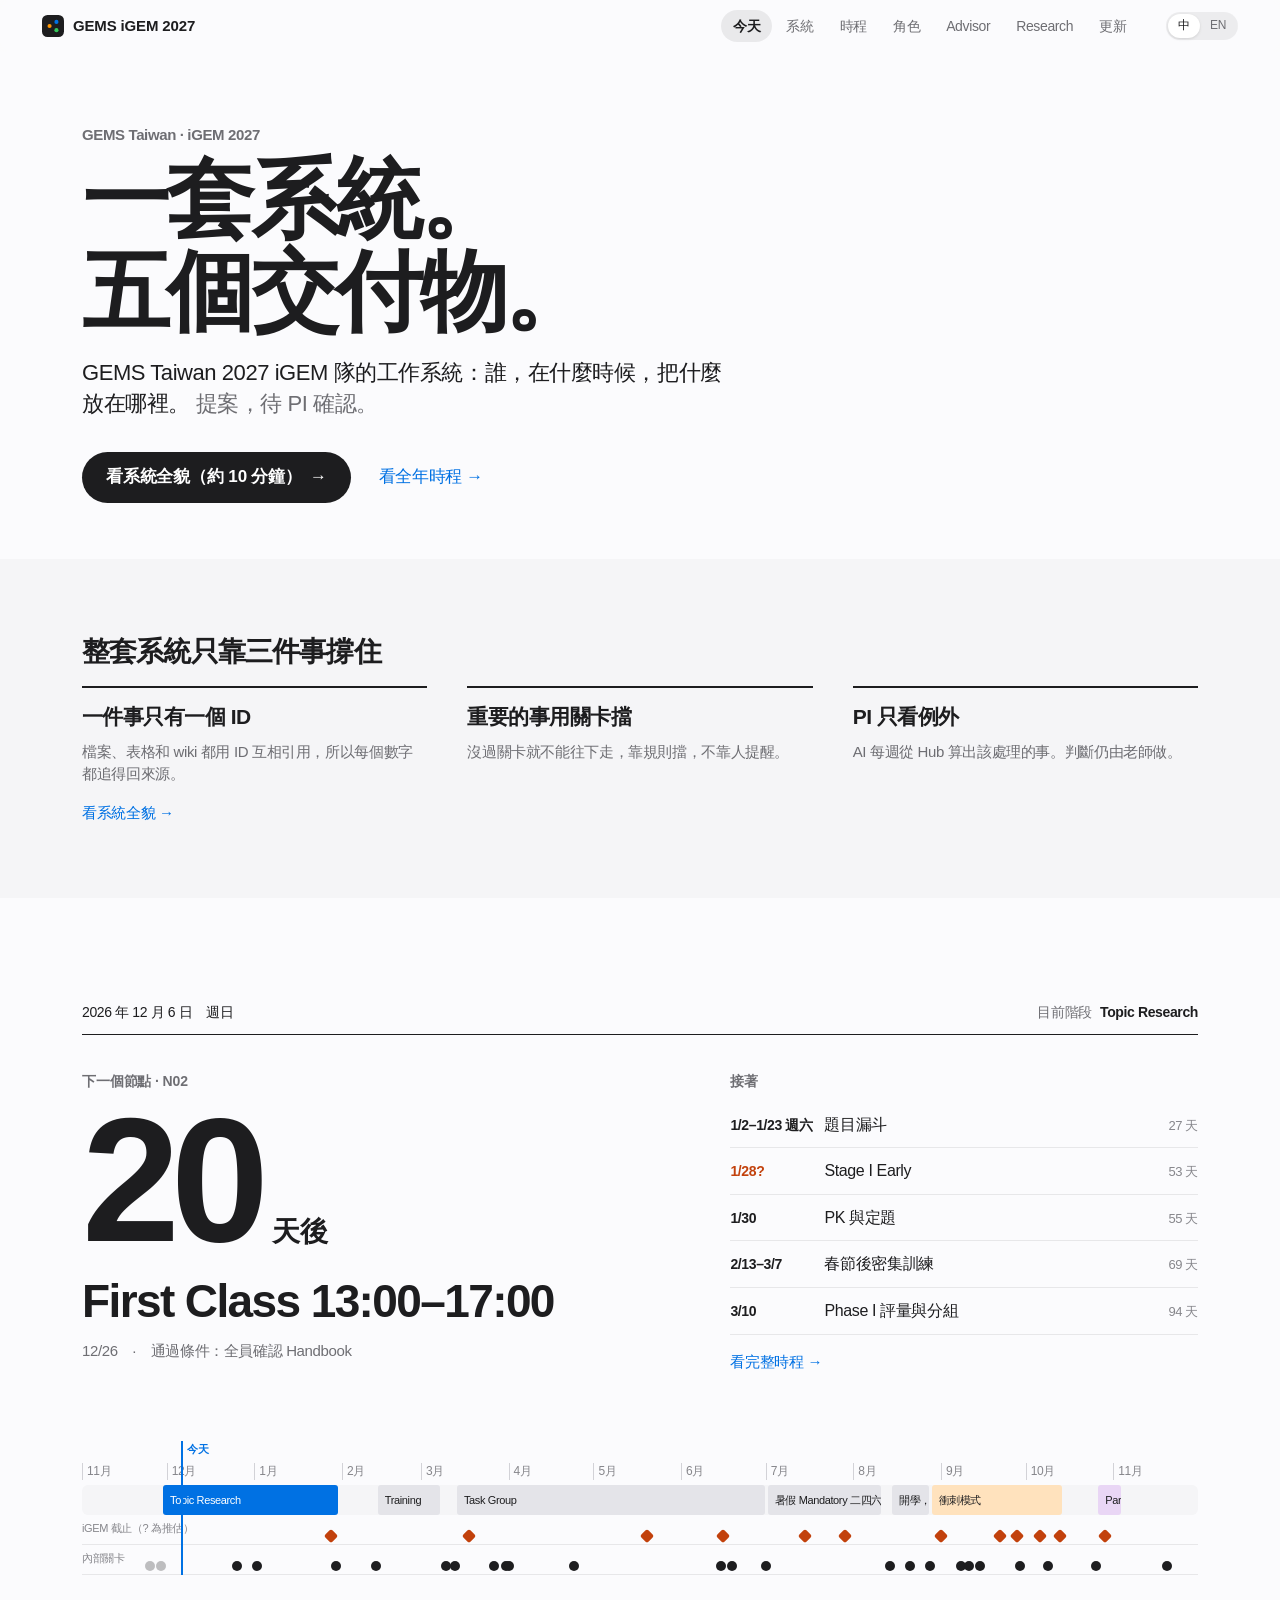
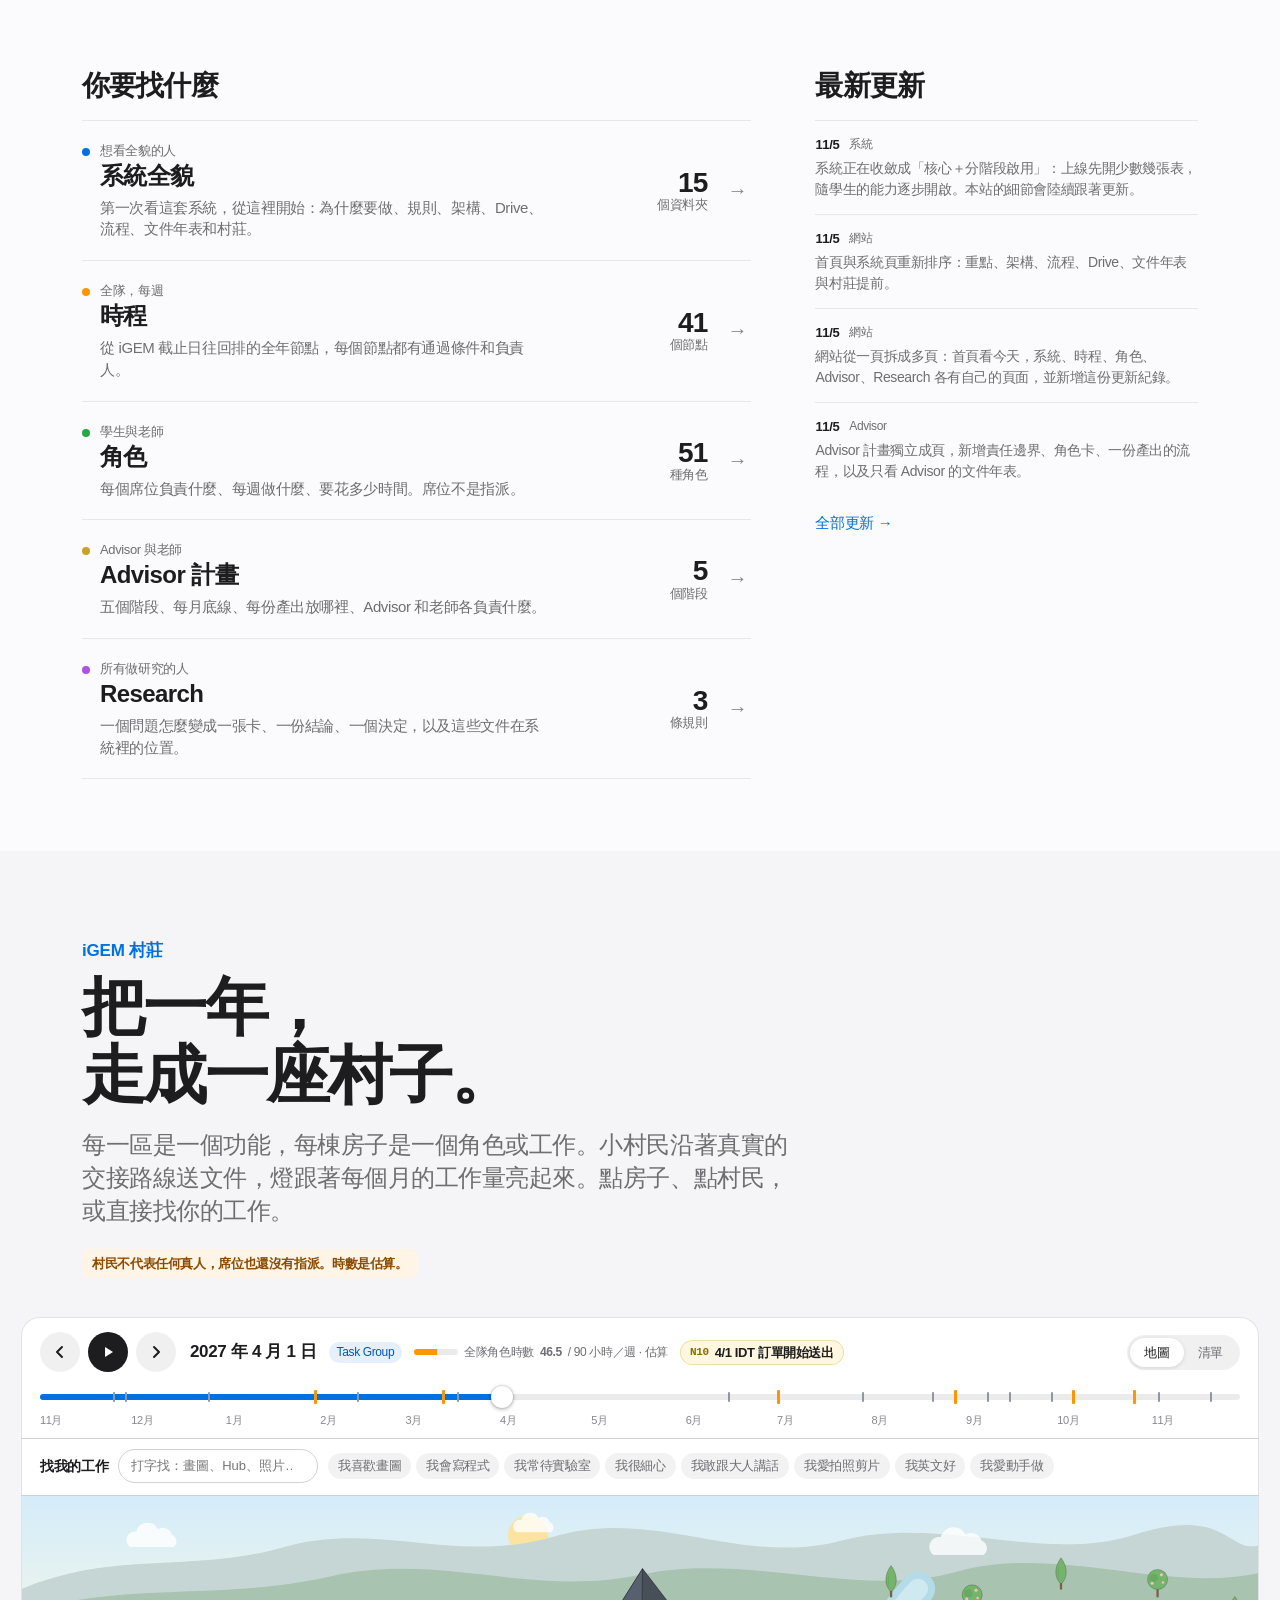
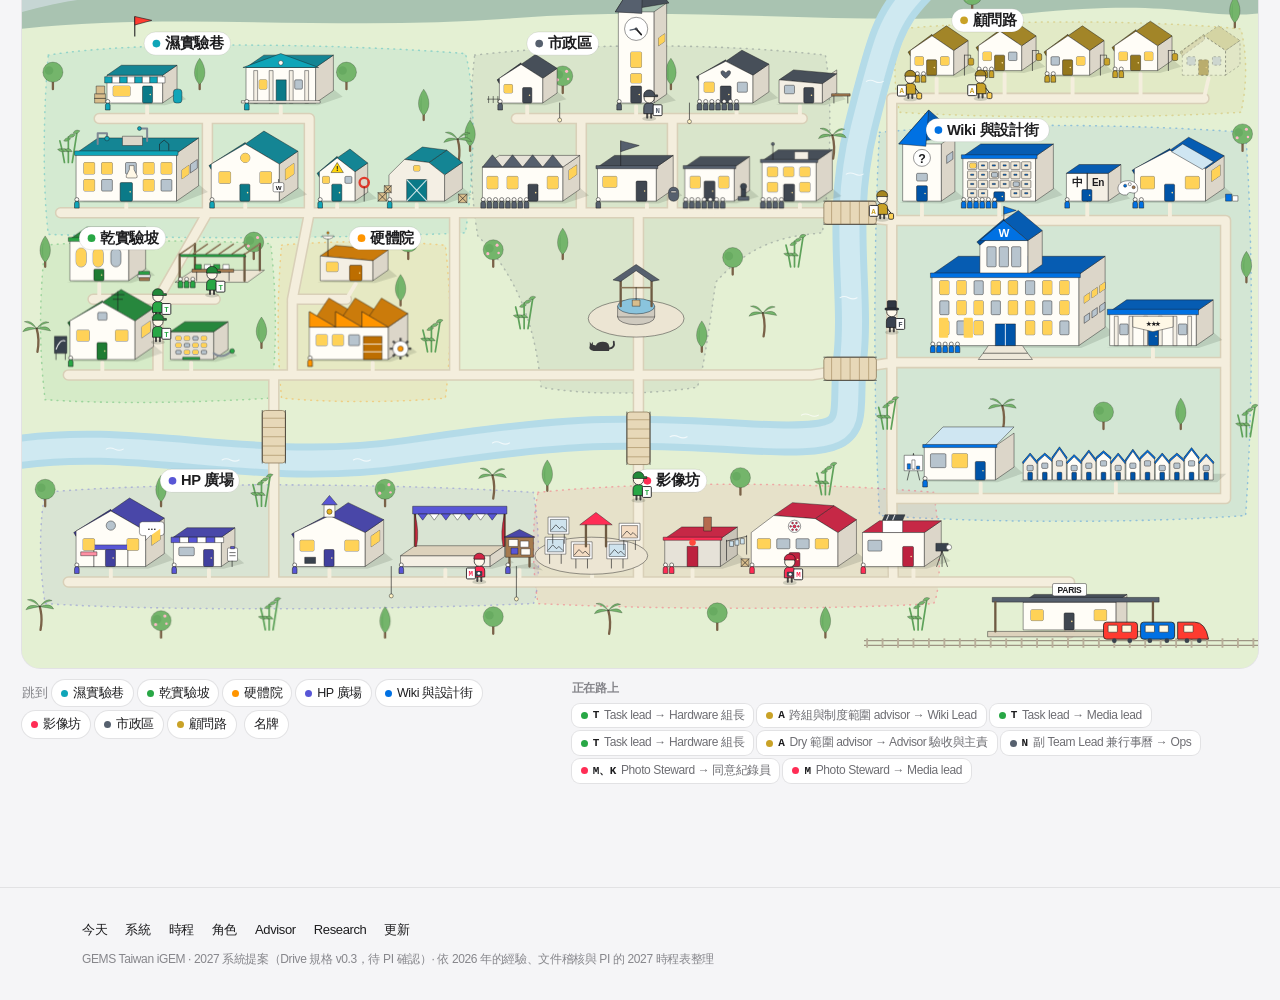
==== commit 94746204: "Lead with the key points on Home and System Home opens with what the system is, a button to the whol" ====
--- a/index.html
+++ b/index.html
@@ -15,9 +15,29 @@
 
 <main id="top">
 
+<section class="lead">
+  <div class="today__wrap">
+    <p class="lead__eyebrow" data-i18n="hero.eyebrow"></p>
+    <h1 class="lead__h" data-i18n="sys.h1"></h1>
+    <p class="lead__p"><span data-i18n="home.intro"></span> <em data-i18n="home.proposal"></em></p>
+    <p class="lead__cta"><a class="btn" href="system.html"><span data-i18n="home.cta"></span> <span aria-hidden="true">→</span></a><a class="more" href="timeline.html"><span data-i18n="home.cta2"></span> <span aria-hidden="true">→</span></a></p>
+  </div>
+</section>
+
+<section class="homesec homesec--ideas">
+  <div class="today__wrap">
+    <h2 class="homeh" data-i18n="home.chain"></h2>
+    <ol class="ideas">
+      <li><h3 data-i18n="home.chain.ids"></h3><p data-i18n="home.chain.ids.d"></p></li>
+      <li><h3 data-i18n="home.chain.gates"></h3><p data-i18n="home.chain.gates.d"></p></li>
+      <li><h3 data-i18n="home.chain.pi"></h3><p data-i18n="home.chain.pi.d"></p></li>
+    </ol>
+    <a class="more" href="system.html"><span data-i18n="home.chain.more"></span> <span aria-hidden="true">→</span></a>
+  </div>
+</section>
+
 <section class="today" aria-label="Today">
   <div class="today__wrap">
-    <p class="today__intro"><span data-i18n="home.intro"></span> <em data-i18n="home.proposal"></em></p>
     <div class="today__meta"><p id="today-date"></p><p class="today__phase" id="today-phase"></p></div>
     <div class="today__grid">
       <div id="today-next"></div>
@@ -40,18 +60,6 @@
         <a class="more" href="updates.html"><span data-i18n="home.updates.all"></span> <span aria-hidden="true">→</span></a>
       </aside>
     </div>
-  </div>
-</section>
-
-<section class="homesec homesec--ideas">
-  <div class="today__wrap">
-    <h2 class="homeh" data-i18n="home.chain"></h2>
-    <ol class="ideas">
-      <li><h3 data-i18n="home.chain.ids"></h3><p data-i18n="home.chain.ids.d"></p></li>
-      <li><h3 data-i18n="home.chain.gates"></h3><p data-i18n="home.chain.gates.d"></p></li>
-      <li><h3 data-i18n="home.chain.pi"></h3><p data-i18n="home.chain.pi.d"></p></li>
-    </ol>
-    <a class="more" href="system.html"><span data-i18n="home.chain.more"></span> <span aria-hidden="true">→</span></a>
   </div>
 </section>
 
--- a/assets/style.css
+++ b/assets/style.css
@@ -1288,3 +1288,157 @@
   .rs-stat b, .rs-link__id, .rs-date header b, .rs-totals b { font-size: 34px; }
   .rs-lesson { font-size: 18px; }
 }
+
+/* ---------- Research: worked example (one paper, four extractions) ---------- */
+.rc-paper { background: var(--card); border-radius: var(--r-md); padding: 24px 26px; box-shadow: 0 0 0 1px var(--hair); border-left: 5px solid var(--purple); margin-top: 26px; }
+.rc-paper__tag { font-size: 11.5px; font-weight: 600; text-transform: uppercase; letter-spacing: .08em; color: var(--ink-3); }
+.rc-paper h4 { font-size: 22px; letter-spacing: -.02em; margin-top: 6px; }
+.rc-paper__cite { font-size: 15px; color: var(--ink-2); margin-top: 6px; }
+.rc-paper__meta { display: flex; flex-wrap: wrap; align-items: center; gap: 8px 14px; margin-top: 12px; }
+.rc-paper__meta code { font: 12.5px var(--mono); letter-spacing: 0; }
+.rc-paper__meta a { color: var(--accent); text-decoration: none; }
+.rc-paper__meta a:hover { text-decoration: underline; }
+.rc-lic { font-size: 12px; font-weight: 600; padding: 4px 10px; border-radius: 999px; background: rgba(40, 167, 69, .12); color: #1c7430; }
+.rc-paper__key code { color: var(--ink-3); }
+.rc-paper__licd, .rc-paper__why { font-size: 15px; color: var(--ink-2); margin-top: 10px; max-width: 900px; }
+.rc-paper__why { color: var(--ink); font-size: 16px; }
+
+.rc-vs { display: grid; grid-template-columns: 1fr 1fr; gap: 14px 34px; align-items: start; }
+.rc-then { list-style: none; display: grid; gap: 8px; }
+.rc-then li { background: var(--card); border-radius: var(--r-sm); padding: 12px 14px; box-shadow: 0 0 0 1px var(--hair); }
+.rc-then code { font: 12px/1.45 var(--mono); color: var(--pink); letter-spacing: 0; overflow-wrap: anywhere; }
+.rc-then p { font-size: 13.5px; color: var(--ink-2); margin-top: 4px; }
+.rc-now { display: grid; grid-template-columns: 1fr 1fr; gap: 10px; }
+.rc-now div { background: var(--card); border-radius: var(--r-sm); padding: 14px 16px; box-shadow: 0 0 0 1px var(--hair); display: flex; flex-direction: column; gap: 2px; }
+.rc-now b { font-size: 30px; line-height: 1.05; font-weight: 700; letter-spacing: -.04em; color: var(--purple); font-variant-numeric: tabular-nums; }
+.rc-now span { font-size: 13px; color: var(--ink-2); }
+
+.rc-takes { display: grid; grid-template-columns: 1fr 1fr; gap: 14px; }
+.rc-take { background: var(--card); border-radius: var(--r-md); padding: 22px; box-shadow: 0 0 0 1px var(--hair); border-top: 4px solid var(--c); }
+.rc-take header { display: grid; grid-template-columns: 34px 1fr; gap: 4px 12px; align-items: baseline; }
+.rc-take__n { grid-row: span 2; font-size: 30px; line-height: 1; font-weight: 700; letter-spacing: -.04em; color: var(--c); }
+.rc-take h4 { font-size: 18px; letter-spacing: -.02em; }
+.rc-take header code { grid-column: 2; font: 12px var(--mono); color: var(--ink-3); letter-spacing: 0; }
+.rc-take dl { margin-top: 14px; display: grid; gap: 3px; }
+.rc-take dt { font-size: 11.5px; font-weight: 600; text-transform: uppercase; letter-spacing: .07em; color: var(--ink-3); margin-top: 9px; }
+.rc-take dd { font-size: 14.5px; color: var(--ink-2); }
+.rc-take dd code { font: 12.5px var(--mono); color: var(--c); letter-spacing: 0; }
+.rc-take__chg { color: var(--ink) !important; }
+.rc-take dd.rc-take__chg { font-weight: 500; }
+
+.rc-rq { background: var(--card); border-radius: var(--r-md); padding: 8px 22px 22px; box-shadow: 0 0 0 1px var(--hair); }
+.rc-rq > div { display: grid; grid-template-columns: 190px 1fr; gap: 16px; padding-top: 14px; margin-top: 14px; border-top: 1px solid var(--hair); }
+.rc-rq dt { font-size: 13.5px; color: var(--ink-3); font-weight: 500; }
+.rc-rq dd { font-size: 16px; }
+.rc-rq--mc dd { color: var(--ink-2); font-size: 15px; }
+
+.rc-legend { display: flex; flex-wrap: wrap; gap: 8px; margin: 16px 0 12px; }
+.rc-k { font-size: 11.5px; font-weight: 600; padding: 3px 9px; border-radius: 999px; background: var(--alt); color: var(--ink-2); white-space: nowrap; }
+.rc-k--a { background: rgba(0, 113, 227, .12); color: #0057b0; }
+.rc-k--c { background: rgba(161, 161, 166, .18); color: #5d5d62; }
+.rc-k--k { background: rgba(255, 45, 85, .12); color: #b11634; }
+.rc-k--r { background: rgba(175, 82, 222, .14); color: #7d2ca6; }
+.rc-k--l { background: rgba(255, 149, 0, .16); color: #96570a; }
+.rc-card { list-style: none; display: grid; gap: 6px; counter-reset: none; }
+.rc-row { display: grid; grid-template-columns: 34px 220px 1fr; gap: 14px; align-items: start; background: var(--card); border-radius: var(--r-sm); padding: 13px 16px; box-shadow: 0 0 0 1px var(--hair); }
+.rc-row--k { box-shadow: 0 0 0 1px var(--hair), inset 3px 0 0 var(--pink); }
+.rc-row--l { box-shadow: 0 0 0 1px var(--hair), inset 3px 0 0 var(--orange); }
+.rc-row__n { font: 600 14px var(--mono); color: var(--ink-3); letter-spacing: 0; padding-top: 1px; }
+.rc-row__f { display: flex; flex-direction: column; align-items: flex-start; gap: 5px; }
+.rc-row__f b { font-size: 15px; }
+.rc-row__v p { font-size: 15px; }
+.rc-row__v small { display: block; font-size: 13px; color: var(--ink-2); margin-top: 5px; }
+
+.rc-rows { list-style: none; display: grid; gap: 8px; }
+.rc-rows li { display: grid; grid-template-columns: 78px 1fr; gap: 14px; background: var(--card); border-radius: var(--r-sm); padding: 14px 16px; box-shadow: 0 0 0 1px var(--hair); }
+.rc-id { font: 600 14px var(--mono); color: var(--purple); letter-spacing: 0; }
+.rc-rows p { font-size: 15px; }
+.rc-rows small { display: block; font-size: 13px; color: var(--ink-2); margin-top: 5px; }
+.rc-rows small code { font: 12.5px var(--mono); letter-spacing: 0; }
+
+.rc-refs__out { display: flex; flex-wrap: wrap; gap: 10px; }
+.rc-refs__out code { font: 12.5px var(--mono); background: var(--alt); padding: 4px 9px; border-radius: 6px; letter-spacing: 0; }
+.rc-refs blockquote { margin: 12px 0; padding: 14px 18px; background: var(--card); border-radius: var(--r-sm); box-shadow: 0 0 0 1px var(--hair); border-left: 3px solid var(--teal); font-size: 14.5px; color: var(--ink-2); }
+.rc-refs > p:last-child { font-size: 15px; color: var(--ink-2); max-width: 900px; }
+
+@media (max-width: 1000px) {
+  .rc-vs, .rc-takes { grid-template-columns: 1fr; }
+  .rc-row { grid-template-columns: 28px 1fr; }
+  .rc-row__v { grid-column: 2; }
+}
+@media (max-width: 700px) {
+  .rc-now { grid-template-columns: 1fr 1fr; }
+  .rc-rq > div { grid-template-columns: 1fr; gap: 4px; }
+  .rc-rows li { grid-template-columns: 1fr; gap: 6px; }
+  .rc-paper h4 { font-size: 19px; }
+}
+
+/* the paper card drawn as the Doc tab it really is */
+.rc-doc { display: grid; grid-template-columns: 240px 1fr; gap: 18px; align-items: start; margin-top: 22px; }
+.rc-doc__rail { position: sticky; top: 72px; background: var(--card); border-radius: var(--r-md); padding: 16px; box-shadow: 0 0 0 1px var(--hair); }
+.rc-doc__file { display: flex; flex-direction: column; gap: 3px; padding-bottom: 12px; margin-bottom: 10px; border-bottom: 1px solid var(--hair); }
+.rc-doc__file span { font-size: 11px; font-weight: 600; text-transform: uppercase; letter-spacing: .07em; color: var(--ink-3); }
+.rc-doc__file code { font: 12px/1.45 var(--mono); color: var(--ink-2); letter-spacing: 0; overflow-wrap: anywhere; }
+.rc-doc__rail ul { list-style: none; display: grid; gap: 3px; }
+.rc-doc__rail li { display: flex; flex-direction: column; gap: 1px; padding: 9px 11px; border-radius: 8px; border-left: 3px solid transparent; }
+.rc-doc__rail li b { font-size: 11px; font-weight: 600; text-transform: uppercase; letter-spacing: .06em; color: var(--ink-3); }
+.rc-doc__rail li span { font: 12.5px/1.4 var(--mono); letter-spacing: 0; color: var(--ink-2); overflow-wrap: anywhere; }
+.rc-doc__rail li.on { background: rgba(175, 82, 222, .09); border-left-color: var(--purple); }
+.rc-doc__rail li.on span { color: var(--ink); font-weight: 600; }
+.rc-doc__rail li.ghost { opacity: .45; }
+
+.rc-doc__page { background: var(--card); border-radius: var(--r-md); padding: 34px 38px 30px; box-shadow: 0 1px 3px rgba(0,0,0,.06), 0 0 0 1px var(--hair); }
+.rc-doc__id { font: 600 12.5px var(--mono); color: var(--purple); letter-spacing: 0; }
+.rc-doc__page h4 { font-size: 23px; letter-spacing: -.02em; margin-top: 8px; }
+.rc-doc__cite { font-size: 14px; color: var(--ink-2); margin-top: 7px; line-height: 1.6; }
+.rc-doc__cite code { font: 12.5px var(--mono); letter-spacing: 0; }
+.rc-doc__h { font-size: 11.5px; font-weight: 700; text-transform: uppercase; letter-spacing: .09em; color: var(--ink-3); margin: 30px 0 10px; padding-bottom: 7px; border-bottom: 1px solid var(--hair); }
+.rc-doc__h--big { color: var(--pink); border-bottom-color: rgba(255, 45, 85, .3); }
+.rc-doc__h--adm { margin-top: 34px; }
+.rc-doc__big { font-size: 21px; font-weight: 600; letter-spacing: -.02em; line-height: 1.45; }
+.rc-doc__page > p { font-size: 15.5px; color: var(--ink-2); }
+.rc-doc__page > p code { font: 13px var(--mono); color: var(--purple); letter-spacing: 0; }
+.rc-doc__v td:first-child, .rc-doc__v td:last-child { white-space: nowrap; }
+.rc-doc__v code { font: 12.5px var(--mono); letter-spacing: 0; }
+
+.rc-doc__figs { display: grid; grid-template-columns: 1fr 1fr; gap: 14px; }
+.rc-doc__figs figure { margin: 0; }
+.rc-doc__ph { height: 112px; border: 2px dashed var(--line); border-radius: var(--r-sm); display: flex; align-items: center; justify-content: center; font-size: 12.5px; color: var(--ink-3); background: var(--alt); }
+.rc-doc__figs .ok .rc-doc__ph { border-color: rgba(40, 167, 69, .5); background: rgba(40, 167, 69, .06); }
+.rc-doc__figs figcaption { display: flex; flex-direction: column; gap: 4px; margin-top: 8px; }
+.rc-doc__figs figcaption b { font-size: 13.5px; }
+.rc-doc__figs figcaption span { font-size: 13px; color: var(--ink-2); }
+
+.rc-doc__took { list-style: none; display: grid; gap: 14px; counter-reset: tk; }
+.rc-doc__took li { padding-left: 15px; border-left: 3px solid var(--c); counter-increment: tk; }
+.rc-doc__took li b { font-size: 16px; }
+.rc-doc__took li b::before { content: counter(tk) ". "; color: var(--c); }
+.rc-doc__took p { font-size: 14.5px; color: var(--ink-2); margin-top: 4px; }
+.rc-doc__took i { font-style: normal; font-weight: 600; color: var(--ink); }
+.rc-doc__land code { font: 12.5px var(--mono); color: var(--c); letter-spacing: 0; }
+
+.rc-doc__adm { display: grid; grid-template-columns: repeat(3, 1fr); gap: 9px 20px; }
+.rc-doc__adm div { display: flex; flex-direction: column; gap: 1px; }
+.rc-doc__adm dt { font-size: 11.5px; color: var(--ink-3); }
+.rc-doc__adm dd { font-size: 13.5px; color: var(--ink-2); }
+
+@media (max-width: 1000px) {
+  .rc-doc { grid-template-columns: 1fr; }
+  .rc-doc__rail { position: static; }
+  .rc-doc__rail ul { grid-template-columns: 1fr 1fr; display: grid; }
+  .rc-doc__adm { grid-template-columns: 1fr 1fr; }
+}
+@media (max-width: 700px) {
+  .rc-doc__page { padding: 24px 20px; }
+  .rc-doc__page h4 { font-size: 19px; }
+  .rc-doc__big { font-size: 18px; }
+  .rc-doc__figs, .rc-doc__rail ul, .rc-doc__adm { grid-template-columns: 1fr; }
+}
+
+/* real figures inside the card */
+.rc-doc__figs figure.wide { grid-column: 1 / -1; }
+.rc-doc__figs img { display: block; width: 100%; height: auto; border-radius: var(--r-sm); background: #fff; box-shadow: 0 0 0 1px var(--hair); }
+.rc-doc__figs figure.ok img { box-shadow: 0 0 0 1px rgba(40, 167, 69, .45); }
+.rc-doc__cr { font-size: 11.5px; color: var(--ink-3); line-height: 1.5; }
+.rc-doc__cr a { color: var(--ink-3); }
+.rc-doc__cr a:hover { color: var(--accent); }
--- a/assets/pages.css
+++ b/assets/pages.css
@@ -193,3 +193,17 @@
 /* The home page lines the village heading up with the sections above it. */
 body[data-page="home"] #village .wrap:not(.wrap--vg) { max-width: 1160px; }
 body[data-page="home"] #village { padding-top: 88px; }
+
+/* ---------- home: lead ---------- */
+.lead { padding: 72px 0 56px; }
+.lead__eyebrow { font-size: 15px; font-weight: 600; color: var(--ink-2); }
+.lead__h { margin-top: 8px; font-size: clamp(44px, 7.4vw, 88px); line-height: 1.04; font-weight: 700; letter-spacing: -.04em; }
+.lead__p { margin-top: 20px; max-width: 640px; font-size: clamp(18px, 2vw, 22px); line-height: 1.42; font-weight: 500; letter-spacing: -.02em; }
+.lead__p em { display: inline-block; font-style: normal; color: var(--ink-2); }
+.lead__cta { display: flex; flex-wrap: wrap; align-items: center; gap: 12px 28px; margin-top: 32px; }
+.lead__cta .more { margin-top: 0; font-size: 17px; }
+.btn { display: inline-flex; align-items: center; gap: 8px; padding: 13px 24px; border-radius: 999px; background: var(--ink); color: #fff; font-size: 17px; font-weight: 600; letter-spacing: -.01em; transition: background .2s, transform .25s var(--ease); }
+.btn:hover { background: var(--accent); }
+.btn:active { transform: scale(.98); }
+.homesec--ideas + .today { padding-top: 64px; }
+@media (max-width: 860px) { .lead { padding: 40px 0 44px; } }
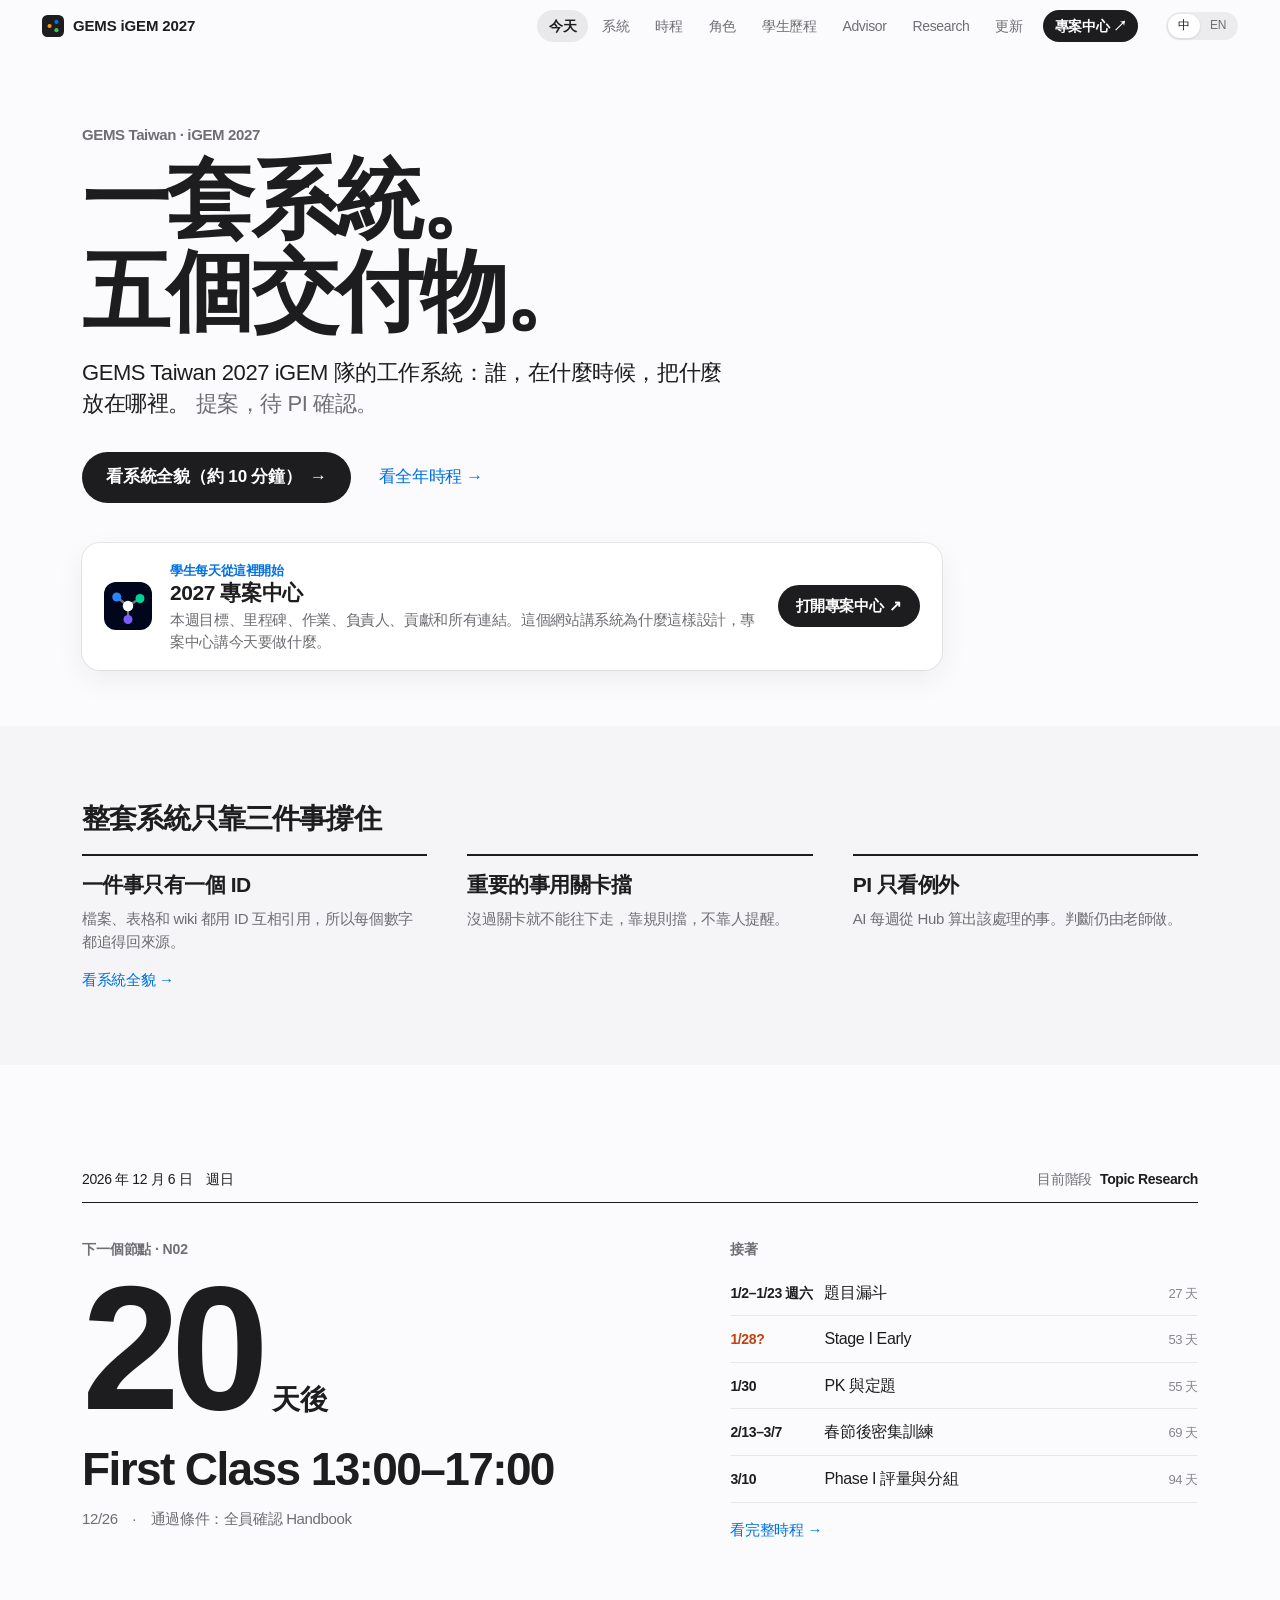
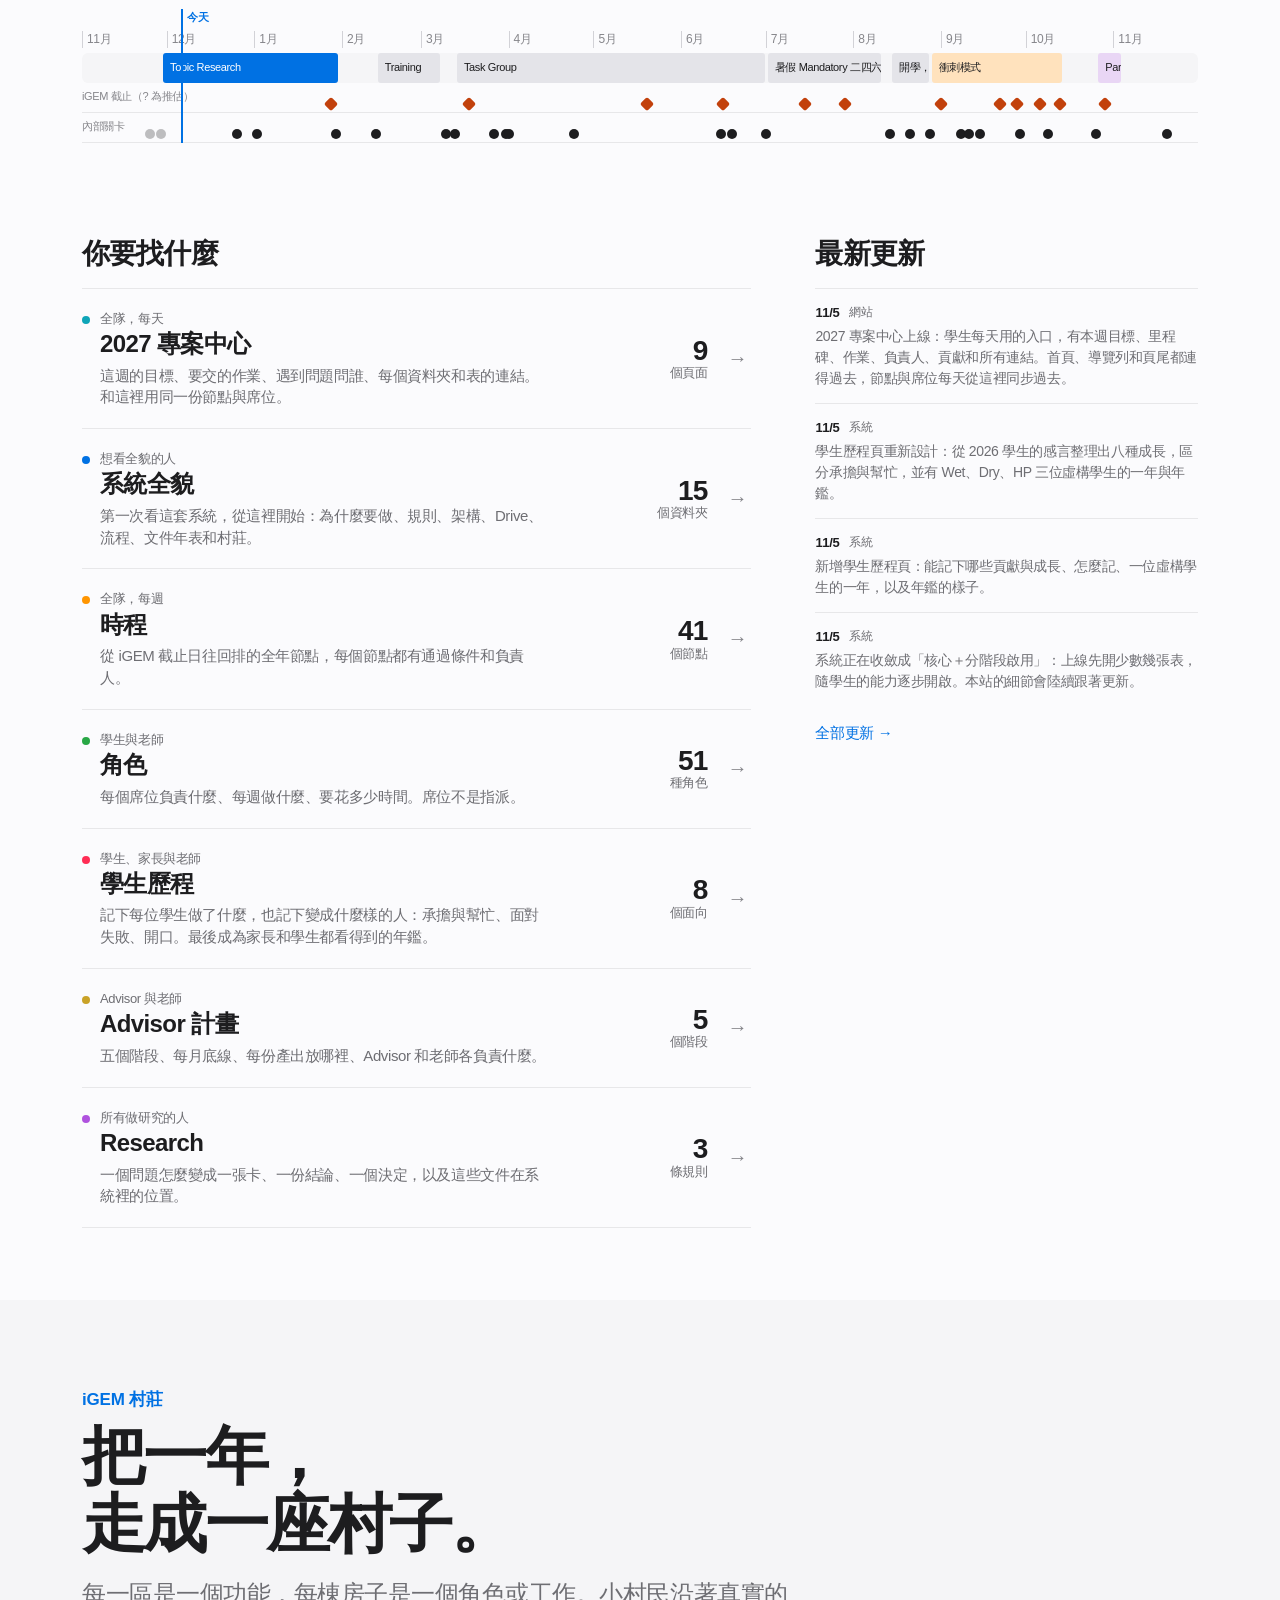
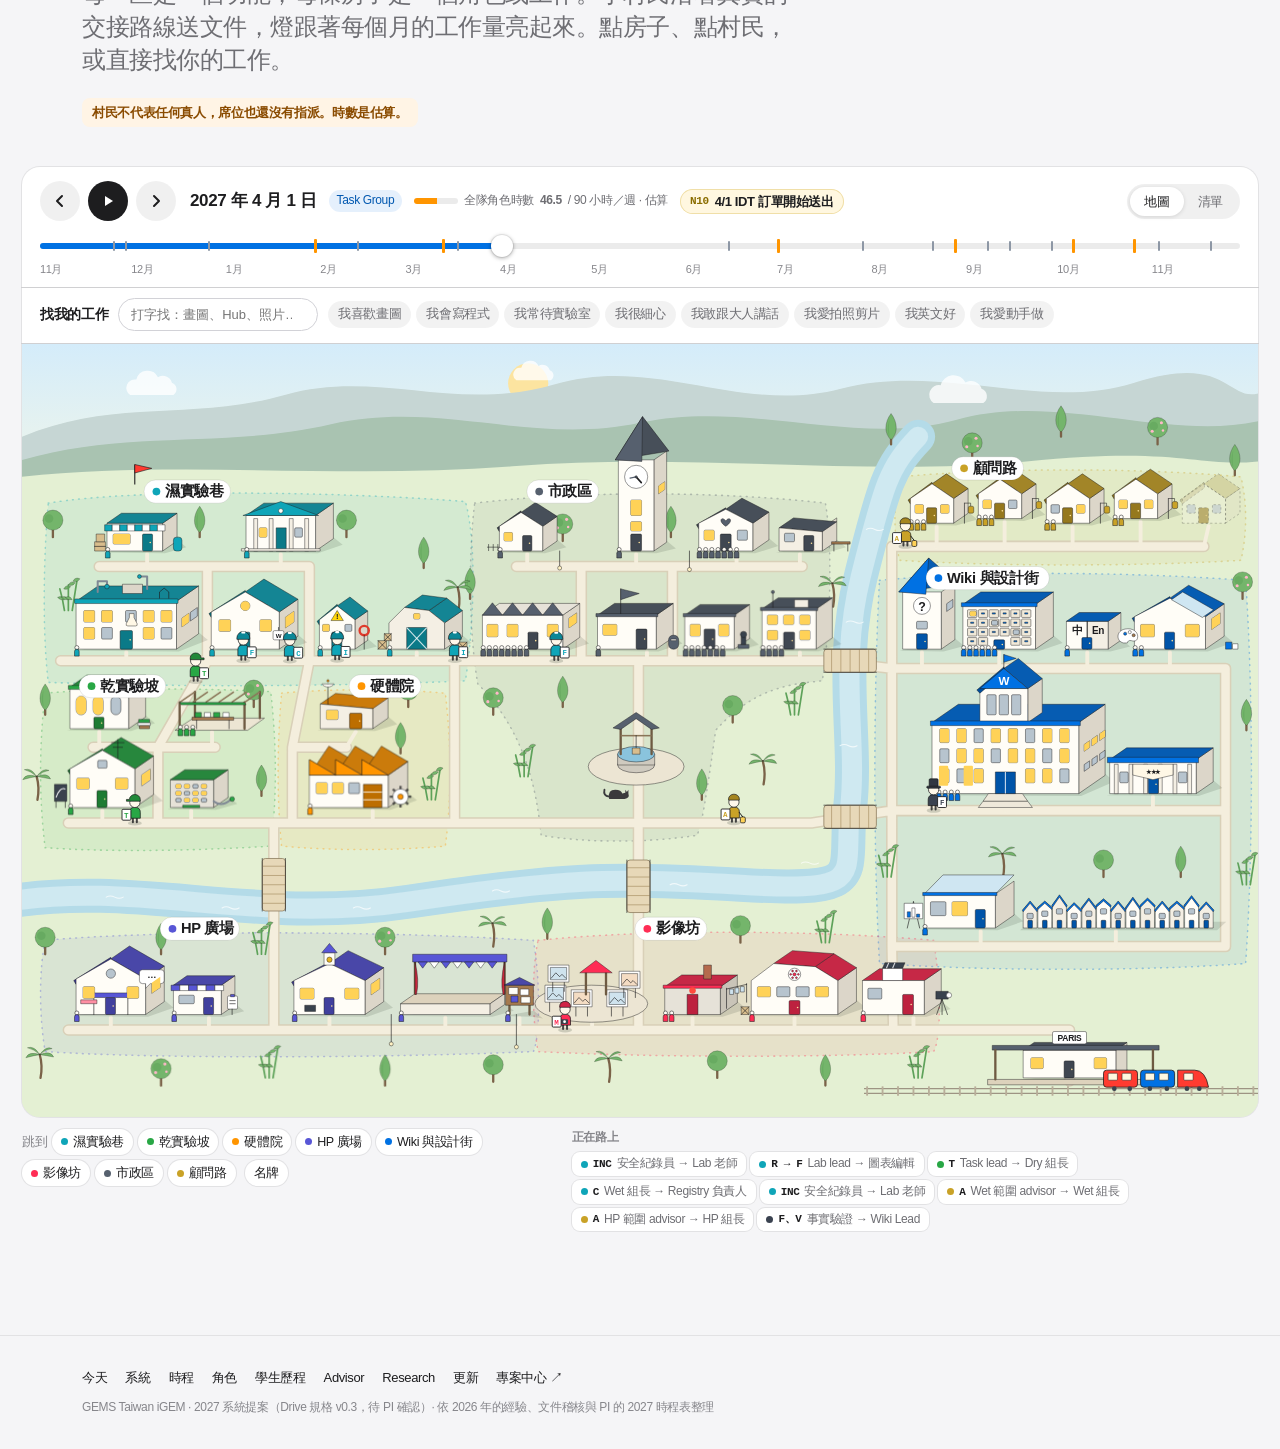
==== commit a6ae0bb5: "Link the 2027 Project Hub from the home page, nav and footer The hub is the separate site students o" ====
--- a/index.html
+++ b/index.html
@@ -21,6 +21,11 @@
     <h1 class="lead__h" data-i18n="sys.h1"></h1>
     <p class="lead__p"><span data-i18n="home.intro"></span> <em data-i18n="home.proposal"></em></p>
     <p class="lead__cta"><a class="btn" href="system.html"><span data-i18n="home.cta"></span> <span aria-hidden="true">→</span></a><a class="more" href="timeline.html"><span data-i18n="home.cta2"></span> <span aria-hidden="true">→</span></a></p>
+    <a class="hubcard" href="https://timmy97-tw.github.io/GEMS-iGEM-2027-Hub/">
+      <svg viewBox="0 0 32 32" aria-hidden="true"><rect width="32" height="32" rx="8" fill="#00061c"/><path d="M16 16 8.5 10M16 16l8-5M16 16v9" stroke="#fff" stroke-opacity=".45" stroke-width="1.5"/><circle cx="8.5" cy="10" r="3" fill="#2887ff"/><circle cx="24" cy="11" r="3" fill="#00d492"/><circle cx="16" cy="25" r="3" fill="#7c5cff"/><circle cx="16" cy="16" r="3.5" fill="#fff"/></svg>
+      <span class="hubcard__t"><small data-i18n="home.hub.k"></small><b data-i18n="home.hub.t"></b><span data-i18n="home.hub.d"></span></span>
+      <span class="hubcard__go"><span data-i18n="home.hub.go"></span> <span aria-hidden="true">↗</span></span>
+    </a>
   </div>
 </section>
 
--- a/assets/pages.css
+++ b/assets/pages.css
@@ -14,7 +14,11 @@
 .nav__links a { padding: 6px 12px; border-radius: 999px; color: var(--ink-2); white-space: nowrap; transition: color .2s, background .2s; }
 .nav__links a:hover { color: var(--ink); background: rgba(0, 0, 0, .04); }
 .nav__links a[aria-current="page"] { color: var(--ink); background: rgba(0, 0, 0, .07); font-weight: 600; }
-@media (max-width: 860px) {
+.nav__links a.nav__hub { margin-left: 6px; color: #fff; background: var(--ink); font-weight: 600; }
+.nav__links a.nav__hub:hover { color: #fff; background: var(--accent); }
+/* With the Project Hub link the English nav needs about 980px in one row. */
+@media (max-width: 1120px) { .nav__in { gap: 18px; } .nav__links a { padding: 6px 10px; } }
+@media (max-width: 1000px) {
   :root { --nav-h: 92px; }
   .nav__in { flex-wrap: wrap; align-content: center; gap: 4px 12px; padding: 0 16px; }
   .nav__brand { flex: 1; }
@@ -22,6 +26,7 @@
   .nav__links::-webkit-scrollbar { display: none; }
   .nav__links { gap: 0; }
   .nav__links a { padding: 6px 8px; }
+  .nav__links a.nav__hub { order: -1; margin: 0 6px 0 0; padding: 6px 11px; }
 }
 
 /* ---------- section tabs on long pages ---------- */
@@ -207,3 +212,14 @@
 .btn:active { transform: scale(.98); }
 .homesec--ideas + .today { padding-top: 64px; }
 @media (max-width: 860px) { .lead { padding: 40px 0 44px; } }
+
+/* The door to the Project Hub, the separate site students use every day. */
+.hubcard { display: grid; grid-template-columns: 48px 1fr auto; gap: 16px 18px; align-items: center; max-width: 860px; margin-top: 40px; padding: 18px 22px; border-radius: var(--r-md); background: var(--card); box-shadow: 0 0 0 1px var(--hair), 0 10px 30px rgba(0, 0, 0, .06); transition: box-shadow .25s var(--ease), transform .25s var(--ease); }
+.hubcard:hover { transform: translateY(-2px); box-shadow: 0 0 0 1px rgba(0, 113, 227, .45), 0 16px 40px rgba(0, 113, 227, .14); }
+.hubcard svg { width: 48px; height: 48px; }
+.hubcard__t small { display: block; font-size: 13px; font-weight: 600; color: var(--accent); }
+.hubcard__t b { display: block; font-size: 21px; font-weight: 700; letter-spacing: -.02em; line-height: 1.25; }
+.hubcard__t > span { display: block; margin-top: 3px; font-size: 15px; line-height: 1.45; color: var(--ink-2); }
+.hubcard__go { display: inline-flex; align-items: center; gap: 6px; padding: 10px 18px; border-radius: 999px; background: var(--ink); color: #fff; font-size: 15px; font-weight: 600; white-space: nowrap; }
+.hubcard:hover .hubcard__go { background: var(--accent); }
+@media (max-width: 700px) { .hubcard { grid-template-columns: 40px 1fr; padding: 16px; } .hubcard svg { width: 40px; height: 40px; } .hubcard__go { grid-column: 1 / -1; justify-content: center; } }
